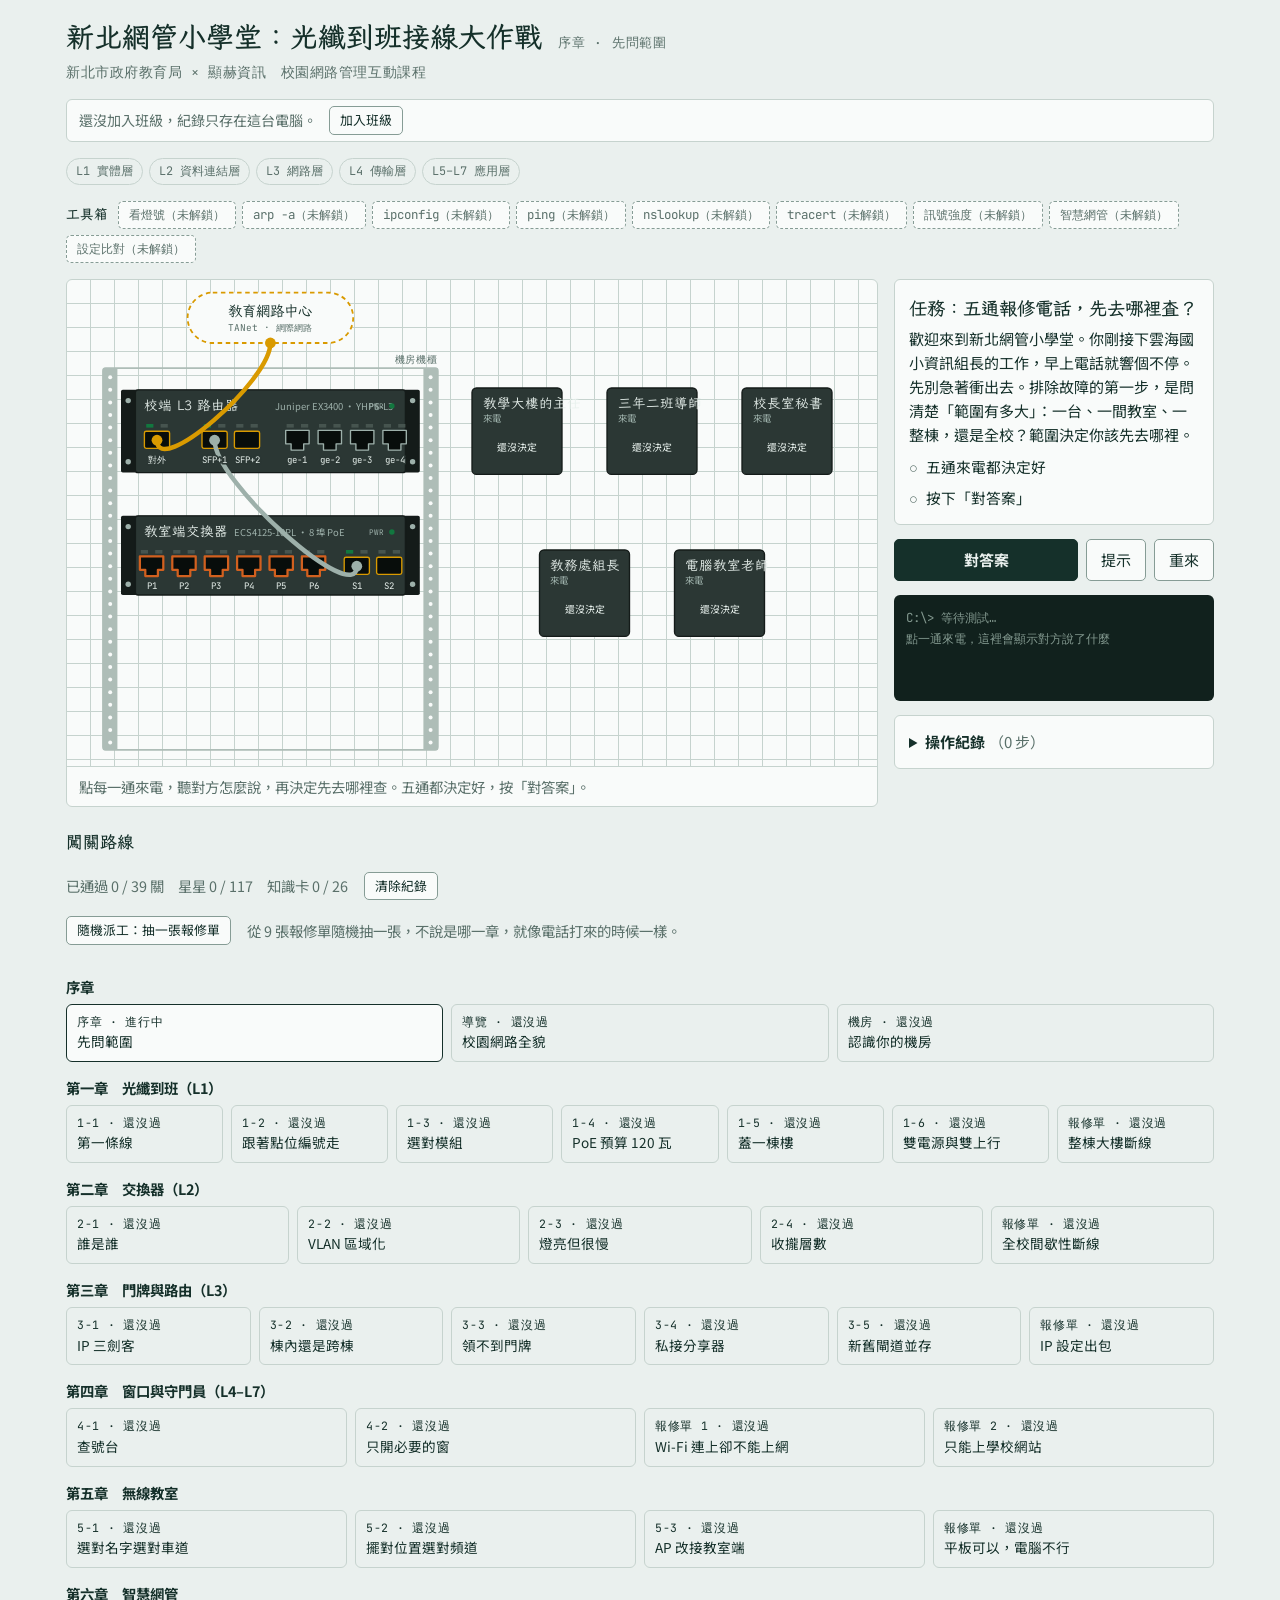
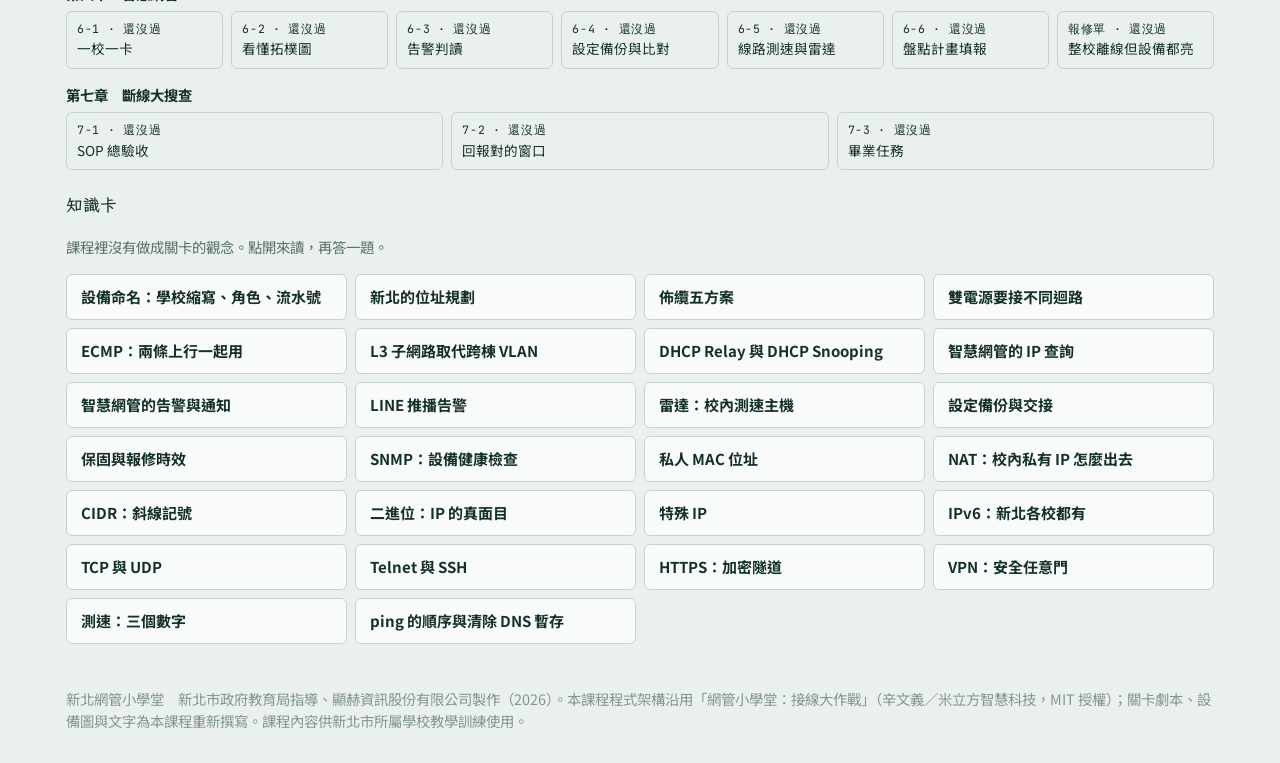
==== index.html @ 1126b182 "新北網管小學堂：39 關互動課程初版 Co-Authored-By: Claude Fable 5.1 <noreply@anthropic.com>" ====
<!doctype html>
<html lang="zh-Hant">
<head>
<meta charset="utf-8">
<meta name="viewport" content="width=device-width,initial-scale=1,viewport-fit=cover">
<style>body{margin:0;font:14px system-ui,sans-serif}img{max-width:100%}[hidden]{display:none!important}</style>
<title>新北網管小學堂：光纖到班接線大作戰</title>
<meta name="description" content="新北市教育局校園網路管理互動課程：從教室端交換器、副控、核心到校端 L3 與智慧網管系統，36 關闖關教材。">
<link rel="stylesheet" href="https://fonts.googleapis.com/css2?family=LXGW+WenKai+TC:wght@700&family=Noto+Sans+TC:wght@400;500;700&family=JetBrains+Mono:wght@400;600&display=swap">
<style>
body{margin:0;font:14px system-ui,sans-serif}img{max-width:100%}[hidden]{display:none!important}

/* 版面概念：左邊是一面機房配線牆（方格底、可拖設備拉線），右邊是值班網管的任務單與終端機，下方是八關路線圖 */
:root{
  --bg:#eaf0ee; --surface:#f9fbfa; --ink:#15302a; --muted:#5a706a; --line:#c6d3ce;
  --metal:#2b3734; --metal-edge:#141b19; --metal-ink:#e8f1ed; --metal-muted:#9db0aa; --socket:#080d0b; --led-off:#46544f; --rack:#aebdb7; --v10:#7d45c9; --poe:#d2601f; --mmf:#0e9aa0; --plate:#f3f5f2; --sticker-ink:#1d1a0c; --device-edge:#869c95;
  --cable:#1f6fd1; --fiber:#d99a00; --ok:#12773f; --bad:#b23a28; --term:#11211d; --term-fg:#cfe9dc; --term-ok:#4fd88d; --term-bad:#ff8a73;
  --display:"LXGW WenKai TC","Noto Sans TC","PingFang TC","Microsoft JhengHei",sans-serif;
  --body:"Noto Sans TC","PingFang TC","Microsoft JhengHei",system-ui,sans-serif;
  --mono:"JetBrains Mono",ui-monospace,Menlo,Consolas,monospace;
}
@media (prefers-color-scheme: dark){ :root:not([data-theme="light"]){
  --bg:#0e1917; --surface:#15231f; --ink:#e3efe9; --muted:#93aaa2; --line:#2b3e38;
  --metal:#26332f; --metal-edge:#4c625b; --metal-ink:#e8f1ed; --metal-muted:#9db0aa; --socket:#050908; --led-off:#3d4c47; --rack:#31453f; --v10:#c5a2ff; --poe:#ff9a5c; --mmf:#45d3d2; --plate:#d5ddd9; --sticker-ink:#1d1a0c; --device-edge:#56706a;
  --cable:#5aa2ff; --fiber:#f2bd3a; --ok:#3fcf82; --bad:#ff7a63; --term:#070e0c; --term-fg:#bfe6d2; --term-ok:#4fd88d; --term-bad:#ff8a73;
  color-scheme:dark } }
:root[data-theme="dark"]{
  --bg:#0e1917; --surface:#15231f; --ink:#e3efe9; --muted:#93aaa2; --line:#2b3e38;
  --metal:#26332f; --metal-edge:#4c625b; --metal-ink:#e8f1ed; --metal-muted:#9db0aa; --socket:#050908; --led-off:#3d4c47; --rack:#31453f; --v10:#c5a2ff; --poe:#ff9a5c; --mmf:#45d3d2; --plate:#d5ddd9; --sticker-ink:#1d1a0c; --device-edge:#56706a;
  --cable:#5aa2ff; --fiber:#f2bd3a; --ok:#3fcf82; --bad:#ff7a63; --term:#070e0c; --term-fg:#bfe6d2; --term-ok:#4fd88d; --term-bad:#ff8a73;
  color-scheme:dark }

*{box-sizing:border-box}
body{background:var(--bg);color:var(--ink);font-family:var(--body);font-size:15px;line-height:1.6}
.wrap{max-width:1180px;margin:0 auto;padding-inline:16px;padding-block:20px 32px;display:flex;flex-direction:column;gap:16px}
header{display:flex;flex-wrap:wrap;align-items:baseline;gap:6px 16px}
h1{font-family:var(--display);font-size:1.75rem;margin:0;line-height:1.2;text-wrap:balance}
.lvl{font-family:var(--mono);font-size:.8rem;color:var(--muted);letter-spacing:.06em}
.play{display:grid;grid-template-columns:minmax(0,1fr) 320px;gap:16px;align-items:start}
@media (max-width:880px){.play{grid-template-columns:minmax(0,1fr)}}

.main{display:flex;flex-direction:column;gap:14px;min-width:0}
.stage{background:var(--surface);border:1px solid var(--line);border-radius:6px;overflow:hidden;min-width:0}
svg#board{display:block;width:100%;height:auto;touch-action:none;user-select:none;-webkit-user-select:none;
  background-image:linear-gradient(var(--line) 1px,transparent 1px),linear-gradient(90deg,var(--line) 1px,transparent 1px);
  background-size:24px 24px;background-position:-1px -1px}
.status{border-top:1px solid var(--line);padding:8px 12px;font-size:.9rem;min-height:2.6em;color:var(--muted)}
.status.bad{color:var(--bad)} .status.ok{color:var(--ok)}

/* SVG parts */
.dev{cursor:grab} .dev:active{cursor:grabbing}
.rack .frame{fill:none;stroke:var(--rack);stroke-width:2}
.rack .rail{fill:var(--rack)} .rack .hole{fill:var(--surface)}
.rack text{fill:var(--muted);font-family:var(--mono);font-size:11px;letter-spacing:.08em}
.dev .ear{fill:var(--metal-edge)}
.dev .body{fill:var(--metal);stroke:var(--metal-edge);stroke-width:1.5}
.dev .screw{fill:var(--metal-muted)}
.dev .name{fill:var(--metal-ink);font-family:var(--display);font-size:15px}
.dev .sub{fill:var(--metal-muted);font-family:var(--body);font-size:10.5px}
.dev .tiny{fill:var(--metal-muted);font-family:var(--mono);font-size:8.5px;text-anchor:end}
.dev .pwr{fill:var(--ok)}
.screen{fill:var(--socket)} .screen-t{font-family:var(--mono);font-size:11px;fill:var(--metal-muted)}
.online .screen-t{fill:var(--ok)}
.port{cursor:crosshair}
.port .sock{fill:var(--socket);stroke:var(--metal-muted);stroke-width:1.5;stroke-linejoin:round}
.port .led{fill:var(--led-off)}
.port.on .link{fill:var(--ok)}
.live .port.on .act{fill:var(--fiber);animation:blink .4s steps(2) infinite}
.port.sel .sock{stroke:var(--cable);stroke-width:3}
.port:focus-visible{outline:none} .port:focus-visible .sock{stroke:var(--cable);stroke-width:3}
.dev:focus{outline:none} .dev:focus-visible>.body,.dev:focus-visible>.ear,.dev:focus-visible>.plate{stroke:var(--cable);stroke-width:3}
.hit:focus{outline:none} .hit:focus-visible{stroke:var(--cable);stroke-opacity:.45}
.pl{fill:var(--metal-ink);font-family:var(--mono);font-size:10px;text-anchor:middle;paint-order:stroke;stroke:var(--metal);stroke-width:3.5px;stroke-linejoin:round}
.cable{fill:none;stroke:var(--cable);stroke-width:5;stroke-linecap:round}
.cable.fiber{stroke:var(--fiber)} .cable.temp{stroke-dasharray:8 7;opacity:.8}
.hit{fill:none;stroke:transparent;stroke-width:20;cursor:pointer}
.cable.sel{stroke-width:8} .plug.sel{r:8}
.halo{fill:none;stroke:var(--bad);stroke-width:16;opacity:.4;stroke-linecap:round}
.plug{fill:var(--cable)} .plug.fiber{fill:var(--fiber)}
.net .body{fill:var(--surface);stroke:var(--fiber);stroke-width:2;stroke-dasharray:5 4}
.net .name{fill:var(--ink);font-family:var(--display);font-size:16px;text-anchor:middle}
.net .sub{fill:var(--muted);font-size:10.5px;font-family:var(--mono);text-anchor:middle}
.pkt{fill:var(--ok);stroke:var(--surface);stroke-width:2} .pkt.bad{fill:var(--bad)}
@keyframes blink{50%{opacity:.35}}
@media (prefers-reduced-motion: reduce){.live .port.on .act{animation:none}}

/* side panel */
.side{display:flex;flex-direction:column;gap:14px;min-width:0}
.side h2{font-family:var(--display);font-size:1.15rem;margin:0 0 4px}
.side p{margin:0}
.box{background:var(--surface);border:1px solid var(--line);border-radius:6px;padding:14px}
.goal{display:flex;flex-direction:column;gap:6px;margin:8px 0 0;padding:0;list-style:none;font-size:.92rem}
.goal li{display:flex;gap:8px;align-items:baseline}
.goal li::before{content:"○";color:var(--muted);font-family:var(--mono)}
.goal li.done::before{content:"●";color:var(--ok)}
.inv{display:flex;align-items:center;gap:8px;font-family:var(--mono);font-size:.85rem;color:var(--muted);margin-top:10px}
.inv i{display:inline-block;width:26px;height:6px;border-radius:3px;background:var(--cable)}
.inv i.used{background:var(--line)}
.btns{display:flex;flex-wrap:wrap;gap:8px}
button{font:inherit;border-radius:5px;border:1px solid var(--device-edge);background:var(--surface);color:var(--ink);padding:8px 14px;cursor:pointer}
button:hover{border-color:var(--ink)}
button:focus-visible{outline:3px solid var(--cable);outline-offset:2px}
button.go{background:var(--ink);color:var(--bg);border-color:var(--ink);font-weight:700;flex:1 1 auto}
button:disabled{opacity:.5;cursor:default}
.term{background:var(--term);color:var(--term-fg);font-family:var(--mono);font-size:.78rem;line-height:1.7;border-radius:6px;padding:12px;min-height:8.5em;white-space:pre-wrap;overflow-wrap:anywhere}
.term .x{color:var(--term-bad)} .term .o{color:var(--term-ok)} .term .x::before{content:'✗ '} .term .o::before{content:'✓ '} .term .d{opacity:.6}
.sh{display:flex;gap:6px;align-items:center;background:var(--term);color:var(--term-fg);border-radius:6px;padding:6px 8px;margin-top:-8px;font-family:var(--mono);font-size:.78rem}
.sh select,.sh input{font:inherit;color:var(--term-fg);background:transparent;border:1px solid var(--metal-muted);border-radius:4px;padding:3px 6px;min-width:0}
.sh select{max-width:9em} .sh select option{background:var(--term)} .sh input{flex:1 1 auto}
.sh button{padding:3px 10px;font-size:.78rem;background:transparent;color:var(--term-fg);border-color:var(--metal-muted)}
.shonly{font-size:.82rem;color:var(--muted);display:flex;gap:6px;align-items:center;margin-top:-6px}
.hint{font-size:.9rem;border-left:3px solid var(--fiber);padding-left:10px;color:var(--ink)}
.stars{font-size:1.6rem;letter-spacing:.15em;color:var(--line);line-height:1}
.stars b{color:var(--fiber);font-weight:400}
.win h2{font-family:var(--display);font-size:1.15rem;margin:14px 0 4px}
.win-head{display:flex;flex-wrap:wrap;justify-content:space-between;align-items:center;gap:10px 24px}
.win-head .btns{flex:0 1 260px;min-width:200px}
.win .sgrid{flex-direction:row;flex-wrap:wrap;gap:2px 16px}
.win ul{margin:8px 0 0;padding-left:1.2em;font-size:.92rem;display:flex;flex-direction:column;gap:6px}
.win .tip{margin-top:10px;font-size:.9rem;color:var(--muted)}
.win .lead{margin:4px 0 0;font-size:.9rem;color:var(--muted)}
.win .cq .q{font-weight:700;margin:12px 0 0;font-size:.95rem}
.win .cq .btns{margin-top:6px;flex-direction:column}
.win .cq .btns button{text-align:left;font-size:.9rem}
.win .fb{margin:6px 0 0;font-size:.9rem}
.win .fb.ok{color:var(--ok)} .win .fb.bad{color:var(--bad)}
.sgrid{display:flex;flex-direction:column;gap:2px;font-size:.82rem;color:var(--muted);margin-top:6px}

.road{display:grid;grid-template-columns:repeat(auto-fit,minmax(130px,1fr));gap:8px;margin:0;padding:0;list-style:none}
.road li{border:1px dashed var(--line);border-radius:6px;padding:8px 10px;font-size:.85rem;color:var(--muted)}
.road li.now{border:1.5px solid var(--ink);color:var(--ink);background:var(--surface)}
.road span{display:block;font-family:var(--mono);font-size:.72rem;letter-spacing:.06em}
.road-h{font-family:var(--display);font-size:1.05rem;margin:6px 0 0}
.cable.fixed{stroke:var(--metal-muted)} .plug.fixed{fill:var(--metal-muted)}
.cable.wall{stroke:var(--muted);stroke-width:2.5;stroke-dasharray:3 6}
.dev.passive .led{display:none} .dev.still{cursor:default} .dev.still.move{cursor:grab}
.plate{fill:var(--plate);stroke:var(--device-edge);stroke-width:1.5}
.plate-t{fill:var(--sticker-ink);font-family:var(--body);font-size:11px}
.stk{fill:var(--fiber)} .stk-t{fill:var(--sticker-ink);font-family:var(--mono);font-size:9.5px;font-weight:600;text-anchor:middle}
.zone{fill:var(--muted);font-family:var(--body);font-size:12.5px} .zone-bg{fill:var(--surface);opacity:.88}
.road button{all:unset;display:block;width:100%;cursor:pointer;box-sizing:border-box}
.road li:has(button){border-style:solid;color:var(--ink)}
.road button:focus-visible{outline:3px solid var(--cable);outline-offset:4px}
.cable.mmf{stroke:var(--mmf)} .plug.mmf{fill:var(--mmf)} .cable.smf{stroke:var(--fiber)} .plug.smf{fill:var(--fiber)}
.port .sock.sfp{stroke:var(--fiber)}
.kinds{display:flex;flex-direction:column;gap:6px;margin-top:10px}
.kinds button{display:grid;grid-template-columns:30px 1fr auto;gap:8px;align-items:center;text-align:left;padding:7px 10px;font-size:.88rem}
.kinds button[aria-pressed="true"]{border-color:var(--ink);box-shadow:inset 0 0 0 1px var(--ink);font-weight:700}
.kinds i{height:6px;border-radius:3px;background:var(--cable)} .kinds i.mmf{background:var(--mmf)} .kinds i.smf{background:var(--fiber)}
.kinds small{font-family:var(--mono);color:var(--muted);font-weight:400}
.port .sock.poe{stroke:var(--poe);stroke-width:2.5}
.dev .pw{fill:var(--led-off)} .dev.powered .pw{fill:var(--ok)}
.dev.ap .body{fill:var(--plate);stroke:var(--device-edge)} .dev.ap .ring{fill:none;stroke:var(--device-edge);stroke-width:1;opacity:.6}
.dev.ap .name{fill:var(--sticker-ink)} .dev.ap .sub{fill:var(--muted)} .dev.ap .tagt{fill:var(--sticker-ink)}
.dev.ap .wifi{fill:none;stroke:var(--cable);stroke-width:2;stroke-linecap:round} .dev.ap .wifi-dot{fill:var(--cable)}
.dev.sel .body{stroke:var(--cable);stroke-width:3}
.acts{display:flex;flex-wrap:wrap;gap:8px;align-items:center;padding:0 12px 10px;font-size:.9rem}
.acts button{padding:5px 12px;font-size:.88rem}
.port .mod{fill:none} .port .mod.mmf{fill:var(--mmf)} .port .mod.smf{fill:var(--fiber)}
.port.v10 .sock{stroke:var(--v10);stroke-width:3} .port.v20 .sock{stroke:var(--mmf);stroke-width:3} .port.v30 .sock{stroke:var(--poe);stroke-width:3}
.kinds i.v10{background:var(--v10)} .kinds i.v20{background:var(--mmf)} .kinds i.v30{background:var(--poe)} .kinds i.v1{background:var(--metal-muted)}
.port.on.slow .link{fill:none;stroke:var(--fiber);stroke-width:1.6}
.storm .port.on .act{fill:var(--fiber);animation:blink .18s steps(2) infinite}
@media (prefers-reduced-motion: reduce){.storm .port.on .act{animation:none}}
.acts label{display:flex;gap:6px;align-items:center}
.acts select{font:inherit;font-size:.88rem;padding:4px 6px;border-radius:5px;border:1px solid var(--device-edge);background:var(--surface);color:var(--ink);max-width:100%}
.dev .tagt{fill:var(--metal-ink);font-family:var(--body);font-size:11px}
.acts input{font:inherit;font-size:.88rem;padding:4px 8px;border-radius:5px;border:1px solid var(--device-edge);background:var(--surface);color:var(--ink);width:15em;max-width:100%}
.acts label:has(input){flex-direction:column;align-items:flex-start;gap:2px;font-size:.82rem;color:var(--muted)}
.osi{display:flex;flex-wrap:wrap;gap:6px}
.osi span{font-family:var(--mono);font-size:.74rem;padding:3px 9px;border:1px solid var(--line);border-radius:999px;color:var(--muted)}
.osi span.on{background:var(--ink);color:var(--bg);border-color:var(--ink);font-weight:600}
.tools{display:flex;flex-wrap:wrap;gap:6px;align-items:center;font-size:.85rem}
.tools b{font-family:var(--display);margin-right:4px}
.tools button{padding:3px 10px;font-family:var(--mono);font-size:.78rem}
.tools button.lock{border-style:dashed;color:var(--muted)}
.toolnote{margin:0;font-size:.9rem;border-left:3px solid var(--cable);padding-left:10px}
.chap-h{font-size:.9rem;font-weight:700;margin:14px 0 6px;color:var(--ink)}
.progrow{display:flex;flex-wrap:wrap;gap:8px 16px;align-items:center;margin:0;font-size:.9rem;color:var(--muted)}
.progrow button{padding:3px 10px;font-size:.8rem}
.road span b{color:var(--fiber);font-weight:400}
.who{display:flex;flex-wrap:wrap;gap:8px 12px;align-items:center;font-size:.88rem;color:var(--muted);background:var(--surface);border:1px solid var(--line);border-radius:6px;padding:6px 12px}
.who b{color:var(--ink)}
.viewbar{display:flex;flex-direction:column;gap:6px;font-size:.9rem;background:var(--surface);border:2px solid var(--fiber);border-radius:6px;padding:8px 12px}
.viewbar p{margin:0} .viewbar .bad{color:var(--bad)} .viewbar b{color:var(--ink)}
.viewbar .btns{display:flex;flex-wrap:wrap;gap:6px 8px;align-items:center} .viewbar button{padding:3px 10px;font-size:.82rem}
.log summary{cursor:pointer;font-weight:700} .log summary span{font-weight:400;color:var(--muted);margin-left:4px}
.log ol{margin:8px 0;padding-left:1.8em;max-height:16em;overflow-y:auto;font-size:.85rem;display:flex;flex-direction:column;gap:2px}
.log ol button{all:unset;cursor:pointer;display:block;padding:1px 4px;border-radius:3px}
.log ol button:hover,.log ol button:focus-visible{background:var(--line)} .log ol button[aria-current]{background:var(--fiber);color:#fff}
.log .btns{display:flex;flex-wrap:wrap;gap:8px} .log .btns button{padding:3px 10px;font-size:.82rem}
.log input{width:100%;box-sizing:border-box;margin-top:8px;font:inherit;font-size:.78rem;padding:4px 6px;border:1px solid var(--device-edge);border-radius:5px;background:var(--bg);color:var(--ink)}
.log .fb{margin:6px 0 0;font-size:.85rem;color:var(--ok)}
.who button{padding:3px 10px;font-size:.8rem}
.who form{display:flex;flex-wrap:wrap;gap:8px 12px;align-items:flex-end;width:100%}
.who label{display:flex;flex-direction:column;gap:2px;font-size:.82rem}
.who input{font:inherit;font-size:.9rem;padding:4px 8px;border-radius:5px;border:1px solid var(--device-edge);background:var(--bg);color:var(--ink);width:11em;max-width:100%}
.who .msg{flex-basis:100%;margin:0;color:var(--ink)}
.who .msg.bad{color:var(--bad)}
.who details.scbox{flex-basis:100%} .who details.scbox summary{cursor:pointer;color:var(--ink)} .who details.scbox[open]{display:flex;flex-wrap:wrap;gap:8px 12px;align-items:flex-end} .who details.scbox>summary{flex-basis:100%} .who select{font:inherit;font-size:.9rem;padding:4px 6px;border-radius:5px;border:1px solid var(--device-edge);background:var(--bg);color:var(--ink)} .who .ok{color:var(--ok)}
.teach .wrap>:not(header):not(#teach),.teach #lvl{display:none}
.teach .wrap{max-width:none}
#teach{display:flex;flex-direction:column;gap:12px}
#teach .row{display:flex;flex-wrap:wrap;gap:8px 12px;align-items:center;font-size:.9rem;color:var(--muted)}
#teach .row button{padding:4px 12px;font-size:.85rem}
#teach .row button[aria-pressed="true"]{background:var(--ink);color:var(--bg);border-color:var(--ink)}
#teach a{color:var(--cable)}
#teach td.pk{cursor:pointer} #teach td.pk:hover,#teach td.pk:focus-visible{outline:2px solid var(--cable);outline-offset:-2px} #teach td[aria-current]{outline:2px solid var(--ink);outline-offset:-2px}
#teach .tpick{background:var(--surface);border:2px solid var(--fiber);border-radius:6px;padding:8px 12px} #teach .tpick b{color:var(--ink)}
#teach code{font-family:var(--mono);color:var(--ink);background:var(--surface);border:1px solid var(--line);border-radius:4px;padding:1px 6px;overflow-wrap:anywhere}
.tscroll{overflow-x:auto;border:1px solid var(--line);border-radius:6px;background:var(--surface)}
.tgrid{border-collapse:collapse;font-size:.82rem;white-space:nowrap;width:100%}
.tgrid th,.tgrid td{border-bottom:1px solid var(--line);padding:4px 3px;min-width:24px;text-align:center}
.tgrid thead th{font-weight:600;color:var(--muted);font-family:var(--mono);font-size:.74rem}
.tgrid thead tr:first-child th{font-family:var(--body);color:var(--ink);border-bottom:0;padding-bottom:0}
.tgrid .ch{border-left:2px solid var(--line)}
.tgrid th.nm{position:sticky;left:0;background:var(--surface);text-align:left;color:var(--ink);font-family:var(--body);font-size:.85rem;z-index:1}
.tgrid th.nm small{color:var(--muted);font-family:var(--mono);font-weight:400;margin-left:6px}
.tgrid th.nm i{display:inline-block;width:8px;height:8px;border-radius:50%;background:var(--led-off);margin-right:6px}
.tgrid th.nm i.on{background:var(--ok)}
.tgrid td.w{color:var(--fiber);background:color-mix(in srgb,var(--ok) 14%,transparent);font-size:.72rem;letter-spacing:-1px}
.tgrid td.o{color:var(--muted)}
.tgrid td.now{outline:2px solid var(--cable);outline-offset:-2px}
.tgrid td.stuck{background:color-mix(in srgb,var(--bad) 22%,transparent);color:var(--ink);font-weight:700}
.tgrid tfoot td,.tgrid tfoot th{color:var(--muted);font-size:.74rem;border-bottom:0}
.tgrid button{padding:0 6px;font-size:.72rem;margin-left:6px;color:var(--muted)}
.cards{display:grid;grid-template-columns:repeat(auto-fit,minmax(260px,1fr));gap:8px;align-items:start}
.card{background:var(--surface);border:1px solid var(--line);border-radius:6px;padding:10px 14px;min-width:0}
.card summary{cursor:pointer;font-weight:700;display:flex;justify-content:space-between;gap:8px}
.card summary:focus-visible{outline:3px solid var(--cable);outline-offset:3px}
.card .ck{font-weight:400;font-size:.8rem;color:var(--ok)}
.card p{margin:8px 0 0;font-size:.92rem}
.card .q{font-weight:700}
.card .btns{margin-top:8px;flex-direction:column}
.card .btns button{text-align:left;font-size:.9rem}
.card .fb.ok{color:var(--ok)} .card .fb.bad{color:var(--bad)}
/* 6-3 的「列印 SOP 卡」：平常不顯示；列印時 body 加上 .pc，只印這張卡，一律白底黑字 */
#printcard{display:none}
@media print{
  @page{margin:12mm}
  body.pc{background:#fff}
  body.pc>*:not(#printcard){display:none!important}
  body.pc>#printcard{display:block;color:#000;background:#fff;font-family:var(--body);font-size:11.5pt;line-height:1.55}
  #printcard h1{font-family:var(--display);font-size:20pt;margin:0}
  #printcard .pc-sub{margin:2pt 0 10pt;color:#444}
  #printcard ol{margin:0 0 10pt;padding-left:1.4em}
  #printcard li{margin:0 0 5pt}
  #printcard table{border-collapse:collapse;width:100%}
  #printcard th,#printcard td{border:1px solid #888;padding:4pt 6pt;text-align:left;vertical-align:top}
  #printcard th{width:9em;background:#eee}
  #printcard .pc-blank{display:inline-block;min-width:12em;border-bottom:1px solid #000}
  #printcard .pc-foot{margin-top:8pt;font-size:9pt;color:#444}
}

/* ===== 新北版追加 ===== */
.byline{margin:-8px 0 0;font-size:.85rem;color:var(--muted);font-family:var(--mono);letter-spacing:.04em}
.foot{margin-top:28px;opacity:.7;line-height:1.5}
.dev.down>.body,.dev.down>.ear{stroke:var(--bad);stroke-width:2.5;stroke-dasharray:7 4}
.dev.down .name{fill:var(--bad)}
.port .sock.qsfp{stroke:var(--v10)}
.port .mod.lr{fill:var(--fiber)} .port .mod.sr{fill:var(--mmf)} .port .mod.dac{fill:var(--metal-muted)}
.cable.lr{stroke:var(--fiber)} .plug.lr{fill:var(--fiber)} .cable.sr{stroke:var(--mmf)} .plug.sr{fill:var(--mmf)}
.cable.dac{stroke:var(--metal-muted)} .plug.dac{fill:var(--metal-muted)}
.cable.drop{stroke:var(--fiber);stroke-width:3.5} .plug.drop{fill:var(--fiber)}
.cable.spare{stroke:var(--fiber);stroke-width:3.5;stroke-dasharray:10 6;opacity:.7} .plug.spare{fill:var(--fiber);opacity:.7}
.kinds i.lr{background:var(--fiber)} .kinds i.sr{background:var(--mmf)} .kinds i.dac{background:var(--metal-muted)} .kinds i.drop{background:var(--fiber)}
.kinds i.v40{background:var(--v10)} .kinds i.v99{background:var(--bad)}
.port.v40 .sock{stroke:var(--v10);stroke-width:3} .port.v99 .sock{stroke:var(--bad);stroke-width:3}
.dev .psu{fill:var(--led-off)} .dev .psu.on{fill:var(--ok)}
.dev .brand{fill:var(--metal-muted);font-family:var(--mono);font-size:8.5px;letter-spacing:.1em}
.nms-card .body{fill:var(--surface);stroke:var(--line)} .nms-card .name{fill:var(--ink)} .nms-card .sub{fill:var(--muted)}
.nms-card.alert .body{stroke:var(--bad);stroke-width:2}
.nms-card .tagt{fill:var(--ink)}
.dev .pwr.psu1,.dev .pwr.psu2{fill:var(--ok)} .dev.psu1off .pwr.psu1,.dev.psu2off .pwr.psu2{fill:var(--led-off)}

</style>
</head>
<body>
<div class="wrap">
  <header>
    <h1>新北網管小學堂：光纖到班接線大作戰</h1>
    <span class="lvl" id="lvl"></span>
  </header>
  <p class="byline">新北市政府教育局 × 顯赫資訊　校園網路管理互動課程</p>
  <div class="who" id="who" aria-live="polite" hidden></div>
  <div id="teach" hidden></div>
  <div class="osi" id="osi" aria-label="這一關練習的 OSI 層"></div>
  <div class="tools" id="tools"></div>
  <p class="toolnote" id="toolnote" hidden></p>
  <div class="viewbar" id="viewbar" aria-live="polite" hidden></div>

  <div class="play">
    <div class="main">
      <div class="stage">
        <svg id="board" role="application" aria-label="配線畫面：拖曳設備，從連接埠拉出網路線"></svg>
        <div class="status" id="status" aria-live="polite"></div>
        <div class="acts" id="acts" hidden></div>
      </div>

      <div class="box win" id="win" hidden>
        <div class="win-head">
          <div><div class="stars" id="stars" aria-label="星數"></div><div class="sgrid" id="sgrid"></div></div>
          <div class="btns"><button class="go" id="next"></button></div>
        </div>
        <p class="lead" id="dispfrom" hidden></p>
        <div id="close" hidden></div>
        <h2>這一關學到的事</h2>
        <ul id="learn"></ul>
        <p class="tip" id="tip"></p>
        <div id="see" hidden></div>
        <div id="home" hidden></div>
      </div>
    </div>

    <div class="side">
      <div class="box">
        <h2 id="task"></h2>
        <p id="intro"></p>
        <ul class="goal" id="goals"></ul>
        <div class="inv" id="inv" aria-label="剩餘線材"></div>
        <div class="kinds" id="kinds" hidden></div>
      </div>

      <div class="btns">
        <button class="go" id="test">測試連線</button>
        <button id="hintBtn">提示</button>
        <button id="reset">重來</button>
      </div>
      <p class="hint" id="hint" hidden></p>

      <div class="term" id="term" aria-live="polite"></div>
      <form class="sh" id="sh" hidden><span id="shhost"></span><input id="shin" list="shlist" maxlength="80" autocomplete="off" spellcheck="false" autocapitalize="off" aria-label="輸入指令" placeholder="輸入指令，例如 ipconfig"><button>執行</button></form>
      <datalist id="shlist"></datalist>
      <label class="shonly" id="shonlyl" hidden><input type="checkbox" id="shonly"> 挑戰：選單不列出指令，自己在終端機輸入</label>

      <details class="box log" id="log"><summary>操作紀錄<span id="logn"></span></summary>
        <ol id="steps"></ol>
        <div class="btns"><button id="share">複製分享連結</button><button id="lastwin" hidden>看上次過關的紀錄</button></div>
        <input id="shareurl" readonly hidden aria-label="分享連結">
        <p class="fb" id="sharemsg" aria-live="polite"></p>
      </details>

    </div>
  </div>

  <h2 class="road-h">闖關路線</h2>
  <p class="progrow"><span id="prog"></span><button id="wipe">清除紀錄</button></p>
  <p class="progrow"><button id="disp">隨機派工：抽一張報修單</button><span id="disptext"></span><span id="dispn"></span></p>
  <div id="road"></div>

  <h2 class="road-h">知識卡</h2>
  <p class="progrow">課程裡沒有做成關卡的觀念。點開來讀，再答一題。</p>
  <div class="cards" id="cards"></div>
  <p class="progrow foot">新北網管小學堂　新北市政府教育局指導、顯赫資訊股份有限公司製作（2026）。本課程程式架構沿用「網管小學堂：接線大作戰」（辛文義／米立方智慧科技，MIT 授權）；關卡劇本、設備圖與文字為本課程重新撰寫。課程內容供新北市所屬學校教學訓練使用。</p>
</div>
<div id="printcard"></div>
<script>
(function(){
/* ===== 01_head.js ===== */
  const NS = 'http://www.w3.org/2000/svg',
    svg = document.getElementById('board');
  const $ = id => document.getElementById(id);
  /* ---------- 學校參數：關卡的邏輯一律用預設學校（10.213.250.0/24、DNS 163.20.1.1…）計算，
     畫面上顯示的文字再經過 tr() 換成班級或學員自己學校的值。所以存檔、重播、答案判斷都不受參數影響 ---------- */
  /* 新北版位址基底（虛構學校「雲海國小」，校編號 250；第二段依新北慣例代表網段用途，第三段代表學校）：
     教學 10.213.X、行政 10.215.X、伺服器 10.217.X、無線 10.231／10.233／10.235.X、交換器管理 10.226.X、AP 管理 10.228.X */
  const SEG = { user: '10.213', adm: '10.215', srv: '10.217', wl1: '10.231', wl2: '10.233', wl3: '10.235', mgmt: '10.226', ap: '10.228' };
  const SCH_NO = '250';
  const NET = SEG.user + '.' + SCH_NO;            // 關卡內部一律用這個教學網段計算
  const GW = NET + '.254', DNS1 = '163.20.1.1', DNS2 = '8.8.8.8';
  const MGMT = SEG.mgmt + '.' + SCH_NO, APNET = SEG.ap + '.' + SCH_NO, SRV = SEG.srv + '.' + SCH_NO, ADM = SEG.adm + '.' + SCH_NO;
  const DEFAULT_SCHOOL = {
    net: NET,
    gw: 254,
    dhcp: [101, 200],
    dns: DNS1,
    domain: 'yhps.ntpc.edu.tw',
    up: '',
    upShort: '',
    tel: '',
    ssid: {
      t: 'YHPS-Teacher',
      s: 'YHPS-Student',
      g: 'YHPS-Guest',
      i: 'YHPS-IoT'
    },
    split: {
      fiber: 2,
      fw: 1,
      core: 3
    },
    school: '',
    blds: ''
  };
  // 預設學校用到的主機號碼：DHCP 範圍裡的、範圍外的固定 IP
  const IN_RANGE = [
      [101, 0],
      [102, 1],
      [103, 2],
      [119, 18],
      [120, 19],
      [130, 20],
      [131, 21]
    ],
    FIXED = [1, 23, 31, 50, 60, 61, 62, 63, 64, 77, 99, 245];
  const isIP = t => /^(\d{1,3})\.(\d{1,3})\.(\d{1,3})\.(\d{1,3})$/.test(t) && t.split('.').every(x => +x <= 255);
  // 檢查學校參數合不合理，不合理就回傳原因（講師開班、學員填表、伺服器都用同一套規則）
  function badSchool(c) {
    const n = String(c.net || '').split('.');
    if (n.length !== 3 || !n.every(x => /^\d{1,3}$/.test(x) && +x <= 255) || +n[0] < 1 || +n[0] > 223) return '校內網段要寫前三段，例如 10.213.87';
    const g = +c.gw,
      [a, b] = c.dhcp.map(Number);
    if (!(g >= 1 && g <= 254)) return '閘道的最後一段要在 1 到 254 之間';
    if (!(a >= 1 && b <= 254 && b - a + 1 >= 30)) return 'DHCP 範圍至少要有 30 個位址，最後一段在 1 到 254 之間';
    if (g >= a && g <= b) return '閘道不能在 DHCP 發放範圍裡';
    if (254 - (b - a + 1) - 1 < FIXED.length) return 'DHCP 範圍外至少要留 ' + FIXED.length + ' 個位址給固定 IP';
    if (!isIP(c.dns)) return 'DNS 要寫完整的 IP，例如 163.20.1.1';
    if (c.dns.startsWith(c.net + '.')) return 'DNS 不能在校內網段裡（這個遊戲裡學校 DNS 由上游提供）';
    if (['8.8.8.8', '10.0.0.53', '1.2.3.4', '10.217.250.53'].includes(c.dns)) return '這個 DNS 在遊戲裡被當成別的用途，請換一個';
    const ss = Object.values(c.ssid);
    if (ss.some(x => !/^[\x21-\x7e]{1,24}$/.test(x)) || new Set(ss).size < 4) return '四個 SSID 都要填，彼此不同，只能用英數字和符號，最多 24 字';
    if (!/^[a-z0-9.-]{3,40}$/i.test(c.domain)) return '學校網域只能用英數字、點和減號，例如 abc.ntpc.edu.tw';
    if (Object.values(c.split).some(x => ![0, 1, 2, 3].includes(+x))) return '維護分工的選項不對';
    return ''
  }
  let XL = null; // 換字表；用預設學校時是 null，tr() 原樣傳回
  // 參數可能來自分享連結（別人做的），格式不對就退回預設學校
  function setSchool(o) {
    try {
      return setSchool0(o)
    } catch (e) {
      SCHOOL = JSON.parse(JSON.stringify(DEFAULT_SCHOOL));
      XL = null;
      return false
    }
  }

  function setSchool0(o) {
    const c = JSON.parse(JSON.stringify(DEFAULT_SCHOOL));
    for (const k in o || {})
      if (o[k] != null && o[k] !== '' && k in c) c[k] = typeof c[k] === 'object' && !Array.isArray(c[k]) ? Object.assign(c[k], o[k]) : o[k];
    c.gw = +c.gw;
    c.dhcp = c.dhcp.map(Number);
    for (const k in c.split) c.split[k] = +c.split[k];
    if (!Array.isArray(c.dhcp) || c.dhcp.length !== 2 || typeof c.ssid !== 'object' || badSchool(c)) {
      SCHOOL = JSON.parse(JSON.stringify(DEFAULT_SCHOOL));
      XL = null;
      return false
    }
    SCHOOL = c;
    const D0 = DEFAULT_SCHOOL,
      same = JSON.stringify(c) === JSON.stringify(D0);
    if (same) {
      XL = null;
      return true
    }
    // 主機號碼：0→0、255→255、254→閘道，DHCP 範圍裡的照位置對應，固定 IP 能不動就不動，其他補成一對一
    const [s0, e0] = c.dhcp, f = {
      0: 0,
      255: 255,
      254: c.gw,
      200: e0
    }, taken = new Set(Object.values(f));
    IN_RANGE.forEach(([h, o]) => {
      f[h] = s0 + o;
      taken.add(s0 + o)
    });
    const free = h => h >= 1 && h <= 254 && !(h >= s0 && h <= e0) && !taken.has(h);
    FIXED.forEach(h => {
      let v = free(h) ? h : null;
      for (let x = 1; v == null; x++)
        if (free(x)) v = x;
      f[h] = v;
      taken.add(v)
    });
    const left = [...Array(256).keys()].filter(h => !taken.has(h));
    for (let h = 0; h < 256; h++)
      if (f[h] == null) f[h] = left.includes(h) ? h : null;
    const rest = left.filter(h => !Object.values(f).includes(h));
    for (let h = 0; h < 256; h++)
      if (f[h] == null) f[h] = rest.shift();
    // 新北慣例：第二段是用途、第三段是學校。講師填的 net 當教學網段；其餘用途網段把第三段換成同一個校編號
    const X = c.net.split('.')[2], P = {}, tk = new Set([c.net]);
    P[NET] = c.net;
    for (const k in SEG) {
      if (k === 'user') continue;
      let v = SEG[k] + '.' + X, n = +X;
      while (tk.has(v)) { n = (n + 1) % 256; v = SEG[k] + '.' + n }
      tk.add(v);
      P[SEG[k] + '.' + SCH_NO] = v
    }
    const W = {},
      dn = c.dns.split('.');
    if (c.dns !== D0.dns) {
      W[DNS1] = c.dns;
      W['163.20.1.254'] = dn.slice(0, 3).join('.') + '.' + (dn[3] === '254' ? '253' : '254')
    }
    if (c.domain !== D0.domain) W['yhps.ntpc.edu.tw'] = c.domain;
    for (const k in c.ssid)
      if (c.ssid[k] !== D0.ssid[k]) W[D0.ssid[k]] = c.ssid[k];
    if (c.up) {
      ['教育局教育網路中心', '教育網路中心', '教網中心'].forEach(k => W[k] = c.up);
      W['教網'] = c.upShort || c.up
    }
    const keys = Object.keys(W).sort((x, y) => y.length - x.length).map(k => k.replace(/[.*+?^${}()|[\]\\]/g, '\\$&'));
    const inv = {},
      ip4 = {};
    for (const k in P) inv[P[k]] = k;
    XL = {
      f,
      fi: Object.fromEntries(Object.entries(f).map(([k, v]) => [v, +k])),
      P,
      inv,
      W,
      Wi: Object.fromEntries(Object.entries(W).map(([k, v]) => [v, k])),
      re: new RegExp('\\b\\d{1,3}\\.\\d{1,3}\\.\\d{1,3}(?:\\.\\d{1,3})?\\b' + (keys.length ? '|' + keys.join('|') : ''), 'g')
    };
    return true
  }
  let SCHOOL = JSON.parse(JSON.stringify(DEFAULT_SCHOOL));
  // 預設學校的 IP 換成目前學校的
  function trIP(t) {
    const x = t.split('.'),
      p = x.slice(0, 3).join('.');
    if (XL.W[t]) return XL.W[t];
    if (x.length === 3) return XL.P[p] || t;
    const q = XL.P[p];
    if (!q) return t;
    return q + '.' + (p === NET ? XL.f[+x[3]] : x[3])
  }
  const tr = t => {
    t = String(t);
    return XL && !(LV && LV.noTr) ? t.replace(XL.re, m => /^\d/.test(m) ? trIP(m) : XL.W[m]) : t
  };
  // 反過來：學員在終端機打的（目前學校的）位址換回預設學校，才能對到關卡的選單。對不到的預設位址故意弄壞，免得打錯的位址剛好通過
  function untr(t) {
    if (!XL) return t;
    return String(t).replace(/\b\d{1,3}\.\d{1,3}\.\d{1,3}\.\d{1,3}\b/g, m => {
        const x = m.split('.'),
          p = x.slice(0, 3).join('.');
        if (XL.Wi[m]) return XL.Wi[m];
        if (XL.inv[p]) return XL.inv[p] + '.' + (XL.inv[p] === NET ? XL.fi[+x[3]] : x[3]);
        return trIP(m) !== m ? '0.0.0.' + x[3] : m
      })
      .replace(new RegExp(Object.keys(XL.Wi).filter(k => !isIP(k)).sort((x, y) => y.length - x.length).map(k => k.replace(/[.*+?^${}()|[\]\\]/g, '\\$&')).join('|') || '$^', 'g'), m => XL.Wi[m])
  }
  const host = h => XL ? XL.f[h] : h;
  const sp = t => tr(t).replace(/([\u3400-\u9fff])([A-Za-z0-9])/g, '$1 $2').replace(/([A-Za-z0-9])([\u3400-\u9fff])/g, '$1 $2');
  const el = (t, a, p, txt) => {
    const e = document.createElementNS(NS, t);
    for (const k in a) e.setAttribute(k, a[k]);
    if (txt != null) e.textContent = sp(txt);
    if (p) p.appendChild(e);
    return e
  };
  const reduce = matchMedia('(prefers-reduced-motion: reduce)').matches;


/* ===== 02_devices.js ===== */
  /* ---------- 新北版設備：依光纖到班案與現況盤點的機型畫埠位 ----------
     校端 L3 路由器 Juniper EX3400-24T（既有，維持不變）
     核心光纖交換器 MikroTik CRS518-16XS-2XQ-RM（16 埠 SFP28＋2 埠 QSFP28，畫面只畫 6＋2）
     副控點交換器 MikroTik CRS326-24S+2Q+RM（24 埠 SFP+＋2 埠 QSFP+）
     教室端交換器 Edgecore ECS4125-10PL（8 埠 2.5G PoE＋2 埠 10G SFP+，畫面畫 6＋2）
     既有匯聚 D-Link DGS-1250-52XMP、校內測速主機（雷達）、壁掛光纖收容盒、光纖終端箱 */
  const SCH = { name: '雲海國小', abbr: 'YHPS', code: '014250' };
  const CH1 = '第一章 · L1 光纖到班', CH2 = '第二章 · L2 交換器', CH3 = '第三章 · L3 門牌與路由', CH4 = '第四章 · L4–L7 窗口與守門員', CH5 = '第五章 · 無線教室', CH6 = '第六章 · 智慧網管', CH7 = '第七章 · 斷線大搜查', CH0 = '序章';
  const CHAP_OSI = { [CH0]: [], [CH1]: [1], [CH2]: [2], [CH3]: [3], [CH4]: [4, 5], [CH5]: [1, 2], [CH6]: [1, 2, 3], [CH7]: [1, 2, 3, 4, 5] };
  const rj = (dx, label, extra = {}) => Object.assign({ dx, dy: 56, label }, extra);
  const sfp = (dx, label, extra = {}) => Object.assign({ dx, dy: 56, label, media: 'sfp' }, extra);
  const L3 = () => ({
    name: '校端 L3 路由器',
    sub: `Juniper EX3400 · ${SCH.abbr}-L3`,
    brand: 'JUNIPER',
    kind: 'rack',
    bridge: true,
    w: 332,
    h: 92,
    ports: {
      up: sfp(40, '對外'),
      s1: sfp(104, 'SFP+1'),
      s2: sfp(140, 'SFP+2'),
      g1: rj(196, 'ge-1'),
      g2: rj(232, 'ge-2'),
      g3: rj(268, 'ge-3'),
      g4: rj(304, 'ge-4')
    }
  });
  const CORE = () => ({
    name: '核心光纖交換器',
    sub: `CRS518 · ${SCH.abbr}-CORE`,
    brand: 'MIKROTIK',
    kind: 'rack',
    bridge: true,
    psu: 2,
    w: 332,
    h: 92,
    ports: {
      s1: sfp(34, 'S1'), s2: sfp(70, 'S2'), s3: sfp(106, 'S3'), s4: sfp(142, 'S4'), s5: sfp(178, 'S5'), s6: sfp(214, 'S6'),
      q1: sfp(262, 'Q1', { media: 'qsfp' }), q2: sfp(302, 'Q2', { media: 'qsfp' })
    }
  });
  // 教室端交換器（機櫃版）：P1–P6 畫 6 個 2.5G PoE 埠，S1、S2 是 10G SFP+ 上行
  const EDGE = (name, sub) => ({
    name: name || '教室端交換器',
    sub: sub || 'ECS4125-10PL · 8 埠 PoE',
    brand: 'EDGECORE',
    kind: 'rack',
    bridge: true,
    w: 332,
    h: 88,
    ports: (() => {
      const o = {};
      for (let i = 1; i <= 6; i++) o['p' + i] = rj(34 + (i - 1) * 36, 'P' + i, { poe: true });
      o.s1 = sfp(262, 'S1');
      o.s2 = sfp(298, 'S2');
      return o
    })()
  });
  const OLDAGG = (name, sub) => ({
    name: name || '既有匯聚交換器',
    sub: sub || `DGS-1250 · ${SCH.abbr}-L2-01`,
    brand: 'D-LINK',
    kind: 'rack',
    bridge: true,
    w: 332,
    h: 88,
    ports: (() => {
      const o = {};
      for (let i = 1; i <= 6; i++) o['p' + i] = rj(34 + (i - 1) * 36, String(i));
      o.s1 = sfp(262, 'S1');
      o.s2 = sfp(298, 'S2');
      return o
    })()
  });
  const RADAR = () => ({
    name: '校內測速主機',
    sub: `雷達 · ${SCH.abbr}-RADAR`,
    brand: 'RADAR',
    kind: 'rack',
    bridge: false,
    w: 332,
    h: 72,
    ports: { p: rj(34, 'LAN') }
  });
  const PC = (name, sub) => ({
    name: name || '教室電腦',
    sub: sub || '',
    kind: 'pc',
    w: 150,
    h: 124,
    ports: { nic: { dx: 112, dy: 97, label: '網路孔' } }
  });
  // 對外線路：校端 L3 的「對外」埠接教育局骨幹，不能動
  const UPLINK = {
    a: 'net',
    b: 'l3.up',
    cls: 'fiber',
    occupy: true,
    msg: '這條黃色的是學校連到教育局教育網路中心的線路，拔了全校都斷線，別動它！'
  };
  // 校端 L3 ↔ 新核心：10G SFP+ 或 DAC（邀標書第 30 條）
  const L3CORE = (p = 'core.s1', msg) => ({
    a: 'l3.s1',
    b: p,
    cls: 'fixed',
    occupy: true,
    msg: msg || '這條是新核心交換器往校端 L3 路由器的 10G 介接線，已經接好了，不用動它。'
  });
  /* 副控點交換器（精簡盒狀）：上行兩埠（接核心）、下行三埠（接教室端） */
  const AGG = (n, sub) => ({
    name: n + ' 棟副控交換器',
    sub: sub || `CRS326 · ${SCH.abbr}-AGG-${n}`,
    pwr: true,
    psu: 2,
    kind: 'box',
    bridge: true,
    still: true,
    w: 220,
    h: 96,
    ports: {
      up: sfp(36, '上行 1'),
      up2: sfp(80, '上行 2'),
      d1: sfp(130, 'D1'),
      d2: sfp(166, 'D2'),
      d3: sfp(202, 'D3')
    }
  });
  /* 教室端交換器（精簡盒狀）：一個 10G 上行、一個教室 RJ45 */
  const ACC = (n, sub) => ({
    name: n,
    sub: sub || '教室端 ECS4125-10PL',
    pwr: true,
    kind: 'box',
    bridge: true,
    still: true,
    w: 100,
    h: 96,
    ports: {
      up: sfp(30, '上行'),
      x: rj(72, '教室', { dy: 60, poe: true })
    }
  });
  const TREE = () => ({
    l3: L3(),
    core: CORE(),
    da: AGG('A'),
    db: AGG('B'),
    a1: ACC('A 棟 1F'),
    a2: ACC('A 棟 2F'),
    b1: ACC('B 棟 1F'),
    b2: ACC('B 棟 2F')
  });
  const TREE_LAY = {
    wide: {
      W: 900, H: 560,
      net: { x: 226, y: 44 },
      rack: { x: 40, y: 98, w: 372, h: 424 },
      pos: { l3: [60, 122], core: [60, 262], da: [450, 120], db: [450, 330], a1: [740, 70], a2: [740, 176], b1: [740, 300], b2: [740, 406] }
    },
    narrow: {
      W: 440, H: 620,
      net: { x: 220, y: 42 },
      rack: { x: 34, y: 98, w: 372, h: 214 },
      pos: { l3: [54, 108], core: [54, 212], da: [4, 344], db: [226, 344], a1: [6, 496], a2: [114, 496], b1: [226, 496], b2: [334, 496] }
    }
  };
  const TREE_ZONES = {
    wide: [[450, 104, '副控點：每棟一台（CRS326）'], [740, 56, '教室端：每間教室一台（ECS4125-10PL）']],
    narrow: [[4, 334, '副控點：每棟一台'], [6, 486, '教室端：每間教室一台']]
  };
  const TREE_FIXED = () => [UPLINK, L3CORE()];
  const treeAllow = (a, b) => {
    const tier = x => x === 'l3' ? -1 : x === 'core' ? 0 : x[0] === 'd' ? 1 : 2,
      bld = x => x[0] === 'd' ? x[1] : x[0].toLowerCase();
    const d = [a.split('.')[0], b.split('.')[0]].sort((x, y) => tier(x) - tier(y)),
      t = d.map(tier).join('');
    if (t[0] === '-') return '校端 L3 路由器只接新核心交換器，那條線已經接好了。';
    if (t === '01') return null;
    if (t === '12') return bld(d[0]) === bld(d[1]) ? null : '這間教室在另一棟，光纖拉不過去。教室端接自己那一棟的副控點交換器。';
    if (t === '02') return '直接接核心也會通，但單棟 6 間以下教室才直達機房。這所學校多棟，先接到該棟的副控點交換器。';
    if (t === '22') return '教室端一台串一台，前面那台壞了，後面全部跟著斷。這正是光纖到班要收攏的舊做法，每間教室各自接回副控。';
    return '兩台副控互接可以當備援，但沒設定好會形成迴圈。這一關先不接。'
  };
  // 縮小版桌機、筆電、盒狀設備（含無線）
  const DESK = (name, sub) => ({ name, sub, kind: 'desk', still: true, w: 108, h: 100, ports: { p: { dx: 84, dy: 88, label: '網路孔' } } });
  const LAPTOP = (name, sub) => ({ name, sub, kind: 'laptop', still: true, w: 130, h: 84, ports: {}, tag: '' });
  const BOX = (name, sub) => ({ name, sub, kind: 'box', still: true, w: 100, h: 96, ports: { p: { dx: 50, dy: 60, label: '網路孔' } } });
  const AP = (name, sub) => Object.assign(BOX(name, sub), { kind: 'ap' });
  const WDEV = (name, sub) => ({ name, sub, kind: 'box', still: true, w: 100, h: 96, ports: {}, tag: '' });
  const DEST = (name, ip) => ({ name, sub: ip, ip, kind: 'box', still: true, w: 100, h: 96, ports: {}, tag: '還沒判斷' });
  // 五台教室設備接在一台教室端交換器的版面（第二、三、四章共用）
  const L5 = {
    wide: {
      W: 900, H: 540,
      net: { x: 226, y: 44 },
      rack: { x: 40, y: 98, w: 372, h: 424 },
      pos: { l3: [60, 122], sw: [60, 262], e1: [450, 120], e2: [600, 120], e3: [750, 120], e4: [525, 300], e5: [675, 300] }
    },
    narrow: {
      W: 440, H: 580,
      net: { x: 220, y: 42 },
      rack: { x: 34, y: 98, w: 372, h: 214 },
      pos: { l3: [54, 108], sw: [54, 212], e1: [14, 340], e2: [170, 340], e3: [326, 340], e4: [92, 452], e5: [248, 452] }
    }
  };
  // 教室端交換器的 S1 是往副控的 10G 上行；這些關卡把副控與核心省略，直接畫到校端 L3
  const SWFIX = () => [UPLINK, {
    a: 'l3.s1',
    b: 'sw.s1',
    cls: 'fixed',
    occupy: true,
    msg: '這條是教室端交換器經副控、核心回到校端 L3 的上行（畫面省略中間兩層），不用動它。'
  }];
  const swAllow = (a, b) => {
    const d = [a.split('.')[0], b.split('.')[0]];
    return d.includes('sw') && d.some(x => x[0] === 'e') ? null : '這一關的設備都接在教室端交換器上。'
  };
  const IPC = (ip, mask, gw, extra = '') => `<span class="d">C:\\&gt; ipconfig</span>\n  IPv4 位址 . . . : ${ip}\n  子網路遮罩 . . : ${mask}\n  預設閘道 . . . : ${gw||'（空白）'}${extra}`;
  function ipEval(c, dupe) {
    const no = { gw: false, srv: false, net: false };
    if (!c.ip.startsWith(NET + '.')) return { ...no, why: 'ip' };
    if (c.ip === GW) return { ...no, why: 'isgw' };
    if (dupe) return { ...no, why: 'dupe' };
    const g = c.gw === GW, m = c.mask === '255.255.255.0';
    return { gw: true, srv: g && m, net: g, why: !g ? 'gw' : !m ? 'mask' : null }
  }
  /* 報修單的結案紀錄：M 是各原因的 {rc 根本原因, pv 預防措施, say 回覆老師的說明}，k 是這次的原因 */
  const CLOSE = (M, k, pvX, rcX = []) => {
    const m = M[k];
    return [
      ['1. 根本原因是什麼？', m.rc, [...Object.keys(M).filter(x => x !== k).map(x => M[x].rc), ...rcX].slice(0, 3), '對。紀錄寫下根本原因，下次遇到類似的症狀，就知道先查哪裡。'],
      ['2. 要避免再發生，最該做的預防措施是？', m.pv, pvX, '對。修好是治標，預防才是治本。'],
      ['3. 要怎麼回覆報修的老師？', `已經修好了。${m.say}。之後再遇到，請記下時間和是哪幾台電腦，直接找我。`, ['修好了，是網路設備的問題。之後如果又不能上網，再打電話給我就好。', `已經修好了。原因是${m.rc}，相關設定已經調整完畢。`, '處理好了。網路的東西很複雜，細節說了您也不太懂，有問題再找我就好。'], '對。用老師聽得懂的話說明原因，不丟術語，再告訴他下次怎麼回報。']
    ]
  };
  const NOTE = {
    wide: [[450, 440, '前任資訊組長的交接筆記'], [450, 462, `閘道 ${GW}　DNS ${DNS1}`], [450, 484, `DHCP 範圍 ${NET}.101 到 ${NET}.200（校端 L3 發放）`]],
    narrow: [[14, 474, '前任資訊組長的交接筆記'], [14, 496, `閘道 ${GW}　DNS ${DNS1}`], [14, 518, `DHCP 範圍 ${NET}.101 到 ${NET}.200`]]
  };
  const DHCPF = [{ k: 'end', label: '發放範圍的最後一個位址', opts: [NET + '.119', NET + '.200', NET + '.254'] }, { k: 'dns', label: '發放的 DNS 伺服器', opts: [SRV + '.53', DNS1, GW] }];
  const RULEF = [103, 104, 105].map(n => ({ k: 'r' + n, label: '規則 ' + n, opts: ['啟用', '停用'] }));
  const DHCPV = (c, full) => {
    const a = host(101), b = c.end ? host(+c.end.split('.')[3]) : 0, n = c.end && b >= a ? b - a + 1 : 0;
    return `<span class="d">校端 L3 路由器 › DHCP 伺服器（教學網段）</span>\n  發放範圍 . . : ${c.end?NET+'.101 到 '+c.end:'（未設定）'}\n  已發出 . . . : ${full?n:Math.min(n,Math.round(n*.57))} / ${n}\n  預設閘道 . . : ${GW}\n  DNS 伺服器 . : ${c.dns||'（未設定）'}\n  租用期限 . . : 8 小時`
  };
  const RULEV = (c, bad) => '<span class="d">校端 L3 路由器 › 存取控制清單（由上往下比對，符合就停）</span>\n  編號｜來源 → 目的｜服務｜動作｜狀態\n' + [
    ['101', '任何 → 學校網站', '80、443', '允許', '啟用'],
    ['102', '教學網段 → 校務系統', '443', '允許', '啟用'],
    ['103', '訪客網段 → 校內網段', '任何', '拒絕', c.r103],
    ['104', '任何 → 教育局公告之惡意網站清單', '任何', '拒絕', c.r104],
    ['105', '教學網段 → 校外', bad ? '443' : '23', '拒絕', c.r105],
    ['106', '校內網段 → 校外', '任何', '允許', '啟用']
  ].map(r => '  ' + r.join('｜')).join('\n');
  const RULENOTE = c => c.r103 === '停用' || c.r104 === '停用' ? ['<span class="x">提醒：規則 103、104 是擋訪客和惡意網站的資安規則，跟這次的問題無關，不要停用。</span>'] : [];
  const cfgFail = (L, id, k) => { if (D[id].cfg[k] !== L.good[id][k]) fails++ };
  const esc = t => t.replace(/[&<>]/g, c => ({ '&': '&amp;', '<': '&lt;', '>': '&gt;' }[c]));
  // 可重現亂數（mulberry32）：存檔只記種子和操作
  let seed = 0;
  const rnd = () => {
    seed = seed + 0x6D2B79F5 | 0;
    let t = Math.imul(seed ^ seed >>> 15, 1 | seed);
    t = t + Math.imul(t ^ t >>> 7, 61 | t) ^ t;
    return ((t ^ t >>> 14) >>> 0) / 4294967296
  };
  const shuffle = a => { for (let i = a.length - 1; i > 0; i--) { const j = Math.floor(rnd() * (i + 1)); [a[i], a[j]] = [a[j], a[i]] } return a };
  const pickOne = a => a[Math.floor(rnd() * a.length)];
  // 智慧網管用語
  const NMS = '智慧網管系統';
  const WHO_OPTS = ['自己處理', '找光纖到班維護廠商', '找教育網路中心', '找既有網路維護廠商', '不是學校的設備'];
  // 副控點交換器（機櫃版）：S1–S6 畫 6 個 SFP+ 10G、Q1、Q2 是 QSFP+ 40G
  const AGGR = (n, sub) => ({
    name: (n ? n + ' 棟' : '') + '副控點交換器',
    sub: sub || `CRS326 · ${SCH.abbr}-AGG-${n||'B'}`,
    brand: 'MIKROTIK',
    kind: 'rack',
    bridge: true,
    psu: 2,
    w: 332,
    h: 92,
    ports: {
      s1: sfp(34, 'S1'), s2: sfp(70, 'S2'), s3: sfp(106, 'S3'), s4: sfp(142, 'S4'), s5: sfp(178, 'S5'), s6: sfp(214, 'S6'),
      q1: sfp(262, 'Q1', { media: 'qsfp' }), q2: sfp(302, 'Q2', { media: 'qsfp' })
    }
  });
  // 一種線材就好的關卡：OS2 單模光纖，兩端 LR 模組已裝好
  const FIBER_KIND = { fiber: { name: 'OS2 單模光纖', note: '兩端 LR 模組已裝', far: '10 公里', max: 10000, cost: '', media: 'sfp', direct: true, sw: 'lr' } };
  const FIBER_UTP_KINDS = { utp: { name: 'Cat6 網路線', max: 100, far: '100 公尺', cost: '$', media: 'rj' }, ...FIBER_KIND };

/* ===== 10_ch0.js ===== */
  /* ===== 關卡資料 ===== */
  const LEVELS = [
    /* ===== 序章 ===== */
    {
      key: 'pro', no: 25, id: '序章', chap: CH0, osi: [],
      name: '先問範圍',
      task: '任務：五通報修電話，先去哪裡查？',
      min: 0, max: 0, s2: 'first', testLabel: '對答案', goalLast: '按下「對答案」',
      idle: '點一通來電，這裡會顯示對方說了什麼',
      intro: `歡迎來到新北網管小學堂。你剛接下${SCH.name}資訊組長的工作，早上電話就響個不停。先別急著衝出去。排除故障的第一步，是問清楚「範圍有多大」：一台、一間教室、一整棟，還是全校？範圍決定你該先去哪裡。`,
      start: '點每一通來電，聽對方怎麼說，再決定先去哪裡查。五通都決定好，按「對答案」。',
      devs: { l3: L3(), sw: EDGE(), e1: WDEV('', ''), e2: WDEV('', ''), e3: WDEV('', ''), e4: WDEV('', ''), e5: WDEV('', '') },
      fixed: SWFIX(), lay: L5, need: [], allow: swAllow,
      C: [
        ['三年二班導師', '「我的電腦不能上網。隔壁班的老師說他們都正常，學生的平板也可以。」', 0, '只有一台壞，其他都正常。問題在那台電腦、它的線，或它插的那一埠。'],
        ['電腦教室老師', '「整間電腦教室三十台都連不上，可是我回辦公室用自己的電腦是好的。」', 1, '一整間教室同時斷、別的地方正常。問題在這間教室共用的東西：教室端交換器和它往副控的那條光纖。'],
        ['教學大樓的主任', '「教學大樓一到三樓都有老師跑來說不能上網。行政大樓這邊倒是沒事。」', 2, '整棟樓都斷、另一棟正常。問題在這棟樓共用的上游：這一棟的副控點交換器和它往核心的光纖。'],
        ['校長室秘書', '「校長說全校都不能上網，各處室都在問。不過印表機和校務系統還能用。」', 3, '全校對外不通，但校內還能用。問題在全校共用的出口：機房的核心、校端 L3 路由器和對教育局的線路。'],
        ['教務處組長', '「網路都正常，YouTube 也能看，就是成績系統打不開，一直轉圈圈。」', 4, '其他網站都正常，只有一個系統打不開。網路沒有斷，問題在那個系統本身。']
      ],
      O: ['那台電腦和它的線', '那間教室的教室端交換器', '那一棟的副控點交換器', '機房的核心與校端 L3', '那個系統的主機'],
      T: ['查那台電腦', '查教室端交換器', '查該棟副控', '查機房', '查那個系統'],
      init() {
        this.ord = shuffle([0, 1, 2, 3, 4]);
        this.ord.forEach((c, i) => { const d = this.devs['e' + (i + 1)]; d.name = this.C[c][0]; d.sub = '來電'; d.call = c; d.pick = -1; d.tag = '還沒決定' });
        return { cables: [], intro: this.intro }
      },
      onDev(id) {
        const d = D[id], c = this.C[d.call];
        if (!c) { say('機房的設備都正常運轉中。先接電話。'); return }
        showTerm(`<span class="d">${c[0]}來電：</span>\n${c[1]}`);
        showActs(`${c[0]}：先去哪裡查？`, this.O.map((o, i) => [o, () => { d.pick = i; d.tag = this.T[i] }]))
      },
      check() {
        const ids = ['e1', 'e2', 'e3', 'e4', 'e5'], H = '五通來電的判斷';
        if (ids.some(id => D[id].pick < 0)) return { ok: false, free: true, head: H, lines: [], msg: '還有來電沒決定。每一通都點開來聽。' };
        const ok = id => D[id].pick === this.C[D[id].call][2],
          lines = ids.map(id => `<span class="${ok(id)?'o':'x'}">${D[id].name}：${this.T[D[id].pick]}${ok(id)?'':'　再想想'}</span>`),
          bad = ids.find(id => !ok(id));
        return bad ? { ok: false, head: H, lines, msg: `${D[bad].name}那一通：${this.C[D[bad].call][3]}` } : { ok: true, head: H, lines }
      },
      goals: [['五通來電都決定好', () => [1, 2, 3, 4, 5].every(i => lvk('pro').devs['e' + i].pick >= 0)]],
      extra: '聽清楚「誰壞了、誰還正常」再決定',
      passMsg: '過關！你已經會用範圍來決定從哪裡查起。',
      hints: ['每一通都注意兩件事：誰不能用，還有誰是正常的。', '壞的範圍越大，問題就在越上游、越多人共用的地方。光纖到班之後，每間教室一台教室端、每棟一台副控、全校一台核心。', '有一通其實不是網路斷線。其他網站都正常，只有某一個系統打不開。'],
      learn: ['排障第一步是<strong>先問範圍</strong>：一台、一間教室、一整棟，還是全校。', '範圍越大，問題越可能在<strong>大家共用的上游</strong>：教室端、副控、核心、校端 L3，一層比一層影響更多人。', '「網路正常，只有某個系統打不開」不是網路問題，要找<strong>那個系統</strong>的管理者。'],
      tip: '實務經驗：接到報修先問兩句：「只有你這樣，還是旁邊的人也這樣？」「什麼時候開始的？」再到智慧網管看那一校的告警卡，常常電話還沒掛就知道在哪一層。',
      home: ['下次接到報修電話，先問三件事：在哪裡、影響幾台、從什麼時候開始。寫在一張小卡上，放在電話旁邊。']
    },

    {
      key: 'tour', no: 26, id: '導覽', chap: CH0, osi: [1, 2, 3, 4, 5],
      name: '校園網路全貌', sh: false,
      task: '任務：跟著封包走一趟校園網路',
      min: 0, max: 0, s2: 'first', firstLabel: '順著路線走，判斷都正確', testLabel: '送出封包', goalLast: '按下「送出封包」',
      idle: '從教室電腦開始，一站一站點到校外網站，再按「送出封包」',
      intro: '接手的第一件事，是看懂光纖到班之後的校園網路長什麼樣子。B 棟 2 樓教室的電腦要打開校外的網站，封包會經過教室端交換器、該棟副控、核心、校端 L3 路由器，再經教育局教育網路中心出去。沿路每一台屬於哪一層、負責什麼、壞了會怎樣、該找誰修，你都要知道。',
      start: '點「教室電腦」開始。之後順著線往上游走，一站一站點下一台設備，直到校外網站。',
      devs: (() => {
        const t = TREE();
        t.l3.tap = t.core.tap = true;
        const ghost = { dx: 50, dy: 48, label: '', ghost: true };
        return Object.assign(t, {
          e1: DESK('教室電腦', 'B 棟 2F'),
          e4: Object.assign(BOX('對外線路', '學校 ↔ 教育局'), { ports: { i: Object.assign({}, ghost, { dx: 0 }), o: Object.assign({}, ghost, { dx: 100 }) } }),
          e2: Object.assign(BOX('教育網路中心', 'TANet'), { ports: { i: Object.assign({}, ghost, { dx: 0 }), o: Object.assign({}, ghost, { dx: 100 }) } }),
          e3: Object.assign(DEST('校外網站', '別人的伺服器'), { tag: null, ports: { i: Object.assign({}, ghost, { dx: 0 }) } })
        })
      })(),
      fixed: [UPLINK, ...[['l3.s1', 'core.s1'], ['core.s2', 'da.up'], ['core.s3', 'db.up'], ['da.d1', 'a1.up'], ['da.d2', 'a2.up'], ['db.d1', 'b1.up'], ['db.d2', 'b2.up'], ['b2.x', 'e1.p']].map(c => ({ a: c[0], b: c[1], cls: 'fixed', occupy: true, msg: '這一關不用動線。點設備，看它在做什麼。' })),
        { a: 'net', b: 'e4.i', cls: 'wall' }, { a: 'e4.o', b: 'e2.i', cls: 'wall' }, { a: 'e2.o', b: 'e3.i', cls: 'wall' }],
      lay: {
        wide: { W: 900, H: 680, net: { x: 226, y: 44 }, rack: { x: 40, y: 98, w: 372, h: 424 }, pos: { l3: [60, 122], core: [60, 262], da: [450, 120], db: [450, 330], a1: [740, 70], a2: [740, 176], b1: [740, 300], b2: [740, 406], e1: [760, 540], e4: [330, 0], e2: [470, 0], e3: [610, 0] } },
        narrow: { W: 440, H: 870, net: { x: 220, y: 42 }, rack: { x: 34, y: 230, w: 372, h: 214 }, pos: { l3: [54, 240], core: [54, 344], da: [4, 476], db: [226, 476], a1: [6, 608], a2: [114, 608], b1: [226, 608], b2: [334, 608], e1: [318, 740], e4: [6, 100], e2: [214, 100], e3: [334, 100] } }
      },
      zones: { wide: [[450, 250, '副控點：每棟一台'], [740, 56, '教室端：每間教室一台']], narrow: [[4, 760, '副控點：每棟一台'], [4, 784, '教室端：每間教室一台']] },
      need: [], allow: () => '這一關不用接線。點設備，看它在做什麼。', noCut: '這一關不用動線。點設備，看它在做什麼。',
      O: WHO_OPTS,
      // [設備, 層, 負責什麼, 壞了的症狀, 情況, 該找誰（O 的索引）, 說明]
      R: [
        ['e1', 'L1–L7（終端設備）', '封包從這裡出發。應用程式產生資料，一層一層包好，從網路孔送出去。', '只有這一台不能上網，旁邊的電腦都正常。', '這台電腦的 IP 被人手動改錯了。', 0, '電腦的設定、網路線、重開機，資訊組長自己就能處理。'],
        ['b2', 'L2 教室端交換器', '每間教室一台 ECS4125-10PL，8 埠 2.5G PoE 接電腦與 AP，10G 光纖上行回該棟副控。', '同一間教室的電腦和 AP 一起斷線。', '教室端交換器被雨水滲入壁掛箱，整台不亮。', 1, '光纖到班案的設備在 5 年保固內，由光纖到班維護廠商到校更換。'],
        ['db', 'L2／L3 副控點交換器', '每棟一台 CRS326，收容該棟教室端的 10G 光纖，也是這一棟子網路的路由邊界。', '整棟樓都不能上網，其他棟正常。', '副控點交換器兩組電源其中一組跳電，另一組原本就沒接。', 1, '副控點交換器屬光纖到班案設備，電源迴路的接法要請光纖到班維護廠商依施工計畫書改正。'],
        ['core', 'L2／L3 核心光纖交換器', '全校的交通樞紐 CRS518，各棟副控的光纖都集中到這裡，再以 10G 介接校端 L3 路由器。', '全校都有狀況，連校內跨棟的校務系統也打不開。', '核心交換器的 RouterOS 版本被人手動升級到測試通道後異常重開。', 1, '核心交換器的韌體基線由光纖到班維護廠商管理，由他們回復到長期支援版本。'],
        ['l3', 'L3 校端 L3 路由器', '既有的 Juniper EX3400，各網段的閘道、DHCP 與對教育局的路由都在它身上，光纖到班案不更換它。', '校內各網段互連正常，全校連不出去；或 DHCP 領不到。', '校端 L3 路由器當機，所有燈都不亮。', 3, '校端 L3 路由器不在光纖到班案範圍，由教育局既有網路維護廠商處理。'],
        ['e4', 'L1 對外線路', '學校連到教育局教育網路中心的線路，接在校端 L3 路由器的對外埠。', '全校都連不出去，校端 L3 對外埠的連線燈不亮。', '學校對外的光纖被道路施工挖斷，對外埠的燈全暗。', 2, '對外線路由教育局統籌，通報教育網路中心派工。'],
        ['e2', 'L3 教育網路中心', '教育局教育網路中心。各校的對外線路接到這裡，再連上臺灣學術網路（TANet）和網際網路。', 'ping 學校閘道會通，再往外全部不通，鄰近的學校也一樣。', 'tracert 顯示封包離開校端 L3 之後就斷了。', 2, '出了學校就不是學校的設備，打電話給教育網路中心報修，並附上 ping 與 tracert 結果。'],
        ['e3', 'L7 應用層', '封包的目的地。網站的伺服器在別人的機房，由對方管理。', '只有這個網站打不開，其他網站都正常。', '一個線上教學平臺今天整個掛了，新聞也有報。', 4, '不是學校的設備，學校修不了。通知老師先改用別的方式，等對方修好。']
      ],
      init() {
        const w = WHO_OPTS, sp_ = SCHOOL.split;
        this.hints = [this.H[0], this.H[1], `看「情況」決定找誰：電腦設定自己處理；教室端、副控、核心屬光纖到班案設備找光纖到班維護廠商；校端 L3 路由器當機${w[sp_.core]}；學校對外線路斷了${w[sp_.fiber]}；出了學校之後斷線找教育網路中心；別人的網站不是學校的設備。`];
        this.step = 0;
        for (const r of this.R) {
          const d = this.devs[r[0]];
          d.who = -1;
          if (d.sub0 == null) d.sub0 = d.sub;
          d.subfn = () => d.who < 0 ? d.sub0 : r[1].split(/[ （]/)[0] + ' · ' + ['自己修', '找光纖到班廠商', '找教網', '找既有廠商', '不是學校的'][d.who]
        }
        return { cables: [], intro: this.intro }
      },
      onDev(id) {
        const L = this, i = L.R.findIndex(r => r[0] === id), d = D[id];
        if (i < 0) { fails++; say(`${d.name}${id==='b1'?'在 B 棟 1 樓':'在 A 棟'}，封包從 B 棟 2 樓出發，不會經過這裡。順著教室電腦的線往上游走。`, 'bad'); return }
        if (i > L.step) { fails++; say(`封包還沒走到${d.name}。現在它在「${D[L.R[L.step-1]?L.R[L.step-1][0]:'e1'].name}」，順著線找下一站。`, 'bad'); return }
        if (i === L.step) L.step++;
        const r = L.R[i];
        showTerm(`<span class="d">第 ${i+1} 站：${d.name}</span>\n  屬於 . . . : ${r[1]}\n  負責 . . . : ${r[2]}\n  壞了的症狀 : ${r[3]}\n\n<span class="d">情況：</span>${r[4]}`);
        showActs(`${d.name}：這個情況找誰處理？`, L.O.map((o, j) => [o, () => { d.who = j }]))
      },
      check() {
        const H = '封包的路線', R = this.R;
        if (this.step < R.length) return { ok: false, free: true, head: H, lines: [], msg: `封包還沒走到終點，才走了 ${this.step} 站。順著線一站一站點到校外網站。` };
        if (R.some(r => D[r[0]].who < 0)) return { ok: false, free: true, head: H, lines: [], msg: '還有設備沒決定「這個情況找誰處理」。點它再選一次。' };
        const ok = r => D[r[0]].who === this.ans(r),
          lines = R.map((r, i) => `<span class="${ok(r)?'o':'x'}">${i+1}. ${D[r[0]].name}（${r[1].split(/[ （]/)[0]}）：${this.O[D[r[0]].who]}${ok(r)?'':'　再想想'}</span>`),
          bad = R.find(r => !ok(r));
        return bad ? { ok: false, head: H, lines, msg: `${D[bad[0]].name}：${this.ans(bad)===bad[5]?bad[6]:`本班講師設定的分工是「${this.O[this.ans(bad)]}」。${this.E[this.ans(bad)]}`}` } : { ok: true, head: H, lines }
      },
      // 對外線路、新核心、校端 L3 各找誰，依班級的維護分工（SCHOOL.split）；其他站固定
      ans(r) { const k = { e4: 'fiber', core: 'fw', l3: 'core' }[r[0]]; return k ? SCHOOL.split[k] : r[5] },
      E: ['校內的事，資訊組長自己就能處理。', '光纖到班案的設備與線路在保固內，請光纖到班維護廠商處理。', '這由教育局教育網路中心處理。', '校端 L3 路由器與既有設備由教育局既有網路維護廠商處理。', '不是學校的設備，等對方修好。'],
      goals: [['封包走到校外網站', () => lvk('tour').step >= lvk('tour').R.length], ['每一站都決定找誰處理', () => lvk('tour').R.every(r => lvk('tour').devs[r[0]].who >= 0)]],
      extra: '順著線一站一站走，先看「情況」再決定找誰',
      passMsg: '過關！你已經看過整個校園網路，也知道每一段壞了該找誰。',
      H: ['從教室電腦開始，順著它的網路線往上游走：下一站是它插的那台教室端交換器。A 棟的設備不會經過。', '路線是：教室電腦 → B 棟 2F 教室端 → B 棟副控 → 核心 → 校端 L3 → 對外線路 → 教育網路中心 → 校外網站。'],
      hints: [],
      learn: ['光纖到班之後的校園網路：<strong>教室電腦 → 教室端交換器（每間教室）→ 副控點交換器（每棟）→ 核心光纖交換器 → 校端 L3 路由器 → 教育局教育網路中心</strong> → 網際網路。', '越上游的設備，壞了影響的範圍越大。從症狀的<strong>範圍</strong>就猜得出是哪一站。', '新北的分工：教室端、副控、核心與光纖線路找<strong>光纖到班維護廠商</strong>；校端 L3 路由器與既有設備找<strong>既有網路維護廠商</strong>；對外線路與出了學校之後找<strong>教育網路中心</strong>。'],
      tip: '實務經驗：把三個報修窗口的電話和保固到期日貼在機櫃上。光纖到班案設備保固 5 年自總驗收合格日起算，到期前要重新確認窗口。',
      see: ['backup'],
      home: ['畫一張自己學校的簡圖：對外線路接到哪一台、核心交換器在哪個機櫃、每棟的副控點在哪一層樓。畫不出來的地方，到智慧網管的拓樸圖對一次。', '找出光纖到班維護廠商、既有網路維護廠商和教育網路中心的報修電話，貼在機櫃上。']
    },

    {
      key: 'rack', no: 27, id: '機房', chap: CH0, osi: [1],
      name: '認識你的機房', sh: false,
      task: '任務：認出機櫃裡每一台設備的角色',
      min: 0, max: 0, s2: 'first', firstLabel: '一次就全部認對', testLabel: '對答案', goalLast: '按下「對答案」',
      idle: '點機櫃裡的設備，看它的標籤和面板，判斷它的角色',
      intro: `光纖到班完工後，${SCH.name}的主機櫃多了幾台新設備，標籤都貼好了：${SCH.abbr}-L3、${SCH.abbr}-CORE、${SCH.abbr}-L2-01、${SCH.abbr}-RADAR。新北的設備命名是「學校縮寫、角色或層級、流水號」，和智慧網管拓樸圖上的名字一樣。先認出每一台是誰，之後報修才說得清楚。`,
      start: '點機櫃裡的每一台設備，從標籤、面板埠位和品牌判斷它的角色。四台都決定好，按「對答案」。',
      devs: (() => {
        const l3 = L3(), core = CORE(), old = OLDAGG(), radar = RADAR();
        [l3, core, old, radar].forEach(d => { d.tap = true; d.name0 = d.name; d.name = '？'; d.tag = null });
        return { l3, core, old, radar }
      })(),
      fixed: [UPLINK, L3CORE(), { a: 'l3.g1', b: 'old.p1', cls: 'fixed', occupy: true, msg: '既有匯聚交換器的上行，不用動。' }, { a: 'old.p6', b: 'radar.p', cls: 'fixed', occupy: true, msg: '雷達主機接在既有交換器上，不用動。' }],
      lay: {
        wide: { W: 900, H: 560, net: { x: 226, y: 44 }, rack: { x: 40, y: 98, w: 372, h: 440 }, pos: { l3: [60, 112], core: [60, 212], old: [60, 312], radar: [60, 410] } },
        narrow: { W: 440, H: 560, net: { x: 220, y: 42 }, rack: { x: 34, y: 98, w: 372, h: 440 }, pos: { l3: [54, 112], core: [54, 212], old: [54, 312], radar: [54, 410] } }
      },
      zones: { wide: [[460, 120, '判斷依據：'], [460, 146, '標籤 L3 ＝校端路由器、CORE ＝核心、L2-nn ＝既有匯聚'], [460, 172, '面板：SFP28／QSFP28 是新核心；ge 埠加 SFP+ 是 Juniper'], [460, 198, 'RADAR ＝校內測速主機，一校一台']], narrow: [] },
      need: [], allow: () => '這一關不用接線。點設備判斷角色。', noCut: '這一關不用動線。',
      ROLES: ['校端 L3 路由器（既有 Juniper）', '核心光纖交換器（新案 CRS518）', '既有匯聚交換器（D-Link）', '校內測速主機（雷達）'],
      ANS: { l3: 0, core: 1, old: 2, radar: 3 },
      init() {
        for (const id in this.devs) { const d = this.devs[id]; d.pick = -1; d.name = '？'; d.subfn = () => d.pick < 0 ? d.sub : this.ROLES[d.pick].split('（')[0] + ' · ' + d.sub.split(' · ')[1] }
        return { cables: [], intro: this.intro }
      },
      onDev(id) {
        const d = D[id];
        showTerm(`<span class="d">設備標籤：</span>${d.sub.split(' · ')[1]}（${d.sub.split(' · ')[0]}）\n<span class="d">面板：</span>${id==='l3'?'1 個對外 SFP+、2 個 SFP+、24 個 RJ45（畫面畫 4 個）':id==='core'?'16 個 SFP28、2 個 QSFP28，雙電源':id==='old'?'48 個 RJ45 PoE、4 個 SFP+（畫面畫 6＋2）':'1 個 RJ45，主機上貼著教育局測速主機標籤'}`);
        showActs(`${d.sub.split(' · ')[1]}：它的角色是？`, this.ROLES.map((o, i) => [o, () => { d.pick = i }]))
      },
      check() {
        const ids = ['l3', 'core', 'old', 'radar'], H = '機櫃設備的角色';
        if (ids.some(id => D[id].pick < 0)) return { ok: false, free: true, head: H, lines: [], msg: '還有設備沒判斷。四台都要點。' };
        const ok = id => D[id].pick === this.ANS[id],
          lines = ids.map(id => `<span class="${ok(id)?'o':'x'}">${D[id].sub.split(' · ')[1]}：${this.ROLES[D[id].pick]}${ok(id)?'':'　再想想'}</span>`),
          bad = ids.find(id => !ok(id));
        if (!bad) { ids.forEach(id => { D[id].name = D[id].name0 }); build() }
        return bad ? { ok: false, head: H, lines, msg: { l3: '標籤 L3 代表校端 L3 路由器，面板是 Juniper 的 ge 埠加 SFP+。它是既有設備，光纖到班案不更換。', core: '標籤 CORE、面板全是 SFP28 與 QSFP28、雙電源，是新案的核心光纖交換器。', old: '標籤 L2-01 是既有匯聚交換器的命名，D-Link 48 埠 PoE。它還在服務未施作的區域。', radar: 'RADAR 是校內測速主機，教室電腦用瀏覽器就能測到它。' }[bad] } : { ok: true, head: H, lines }
      },
      goals: [['四台設備都判斷完', () => ['l3', 'core', 'old', 'radar'].every(id => lvk('rack').devs[id].pick >= 0)]],
      extra: '先看標籤，再看面板埠位',
      passMsg: '過關！機櫃裡每一台設備你都叫得出名字了。',
      hints: ['標籤的第二段就是角色：L3 是校端路由器、CORE 是核心、L2 是既有匯聚、RADAR 是測速主機。', '看面板：新核心全是 SFP28 光纖埠；Juniper 有 ge 開頭的 RJ45 埠；D-Link 是 48 埠 PoE。', '雷達主機只有一個 RJ45，接在既有交換器上。'],
      learn: ['新北的設備命名是<strong>學校縮寫-角色或層級-流水號</strong>，智慧網管拓樸圖、報修單、盤點表都用同一套名字。', '光纖到班完工後機櫃裡會並存<strong>既有設備</strong>（校端 L3、D-Link 匯聚）和<strong>新案設備</strong>（核心、副控、教室端），保固與報修窗口不同。', '雷達是每校一台的<strong>校內測速主機</strong>，教室端線路的速率由它量。'],
      tip: '實務經驗：報修時先說設備名稱和 IP，例如「YHPS-AGG-B 10.226.250.12 離線」，教育網路中心和廠商一聽就知道在哪一層。',
      see: ['naming'],
      home: ['到機櫃前把每一台設備的標籤抄下來，對照智慧網管「網路架構」裡的名字，不一樣的記下來請維護廠商更正。']
    },

/* ===== 11_ch1.js ===== */
    /* ===== 第一章 光纖到班（L1） ===== */
    {
      key: '1-1', no: 0, id: '1-1', chap: CH1,
      name: '第一條線',
      task: '任務：讓教室電腦上網',
      min: 2, max: 3,
      intro: `${SCH.name}B 棟 2 樓教室今天完工，壁掛箱裡裝好一台教室端交換器，走廊機櫃有這一棟的副控點交換器。設備都開機了，但還沒有人接線，導師說教室電腦不能上網。`,
      start: '從任一個連接埠按住拖到另一個連接埠，就能拉線。先在選單選線材：電腦用網路線，教室端往副控用光纖。點一下線，再按「拔掉這條線」可以拔掉。',
      kinds: FIBER_UTP_KINDS,
      devs: { aggr: AGGR('B'), sw: EDGE(), pc: PC() },
      fixed: [{ a: 'net', b: 'aggr.s1', cls: 'fiber', occupy: true, msg: '這條是副控往核心、再回校端 L3 與教育局的上行光纖，已經接好了，別動它！' }],
      need: ['sw'],
      zones: { wide: [[40, 236, 'B 棟 2F 教室壁掛箱'], [40, 390, '教室']], narrow: [[14, 236, 'B 棟 2F 教室壁掛箱'], [14, 400, '教室']] },
      lay: {
        wide: { W: 900, H: 540, net: { x: 610, y: 44 }, rack: { x: 470, y: 98, w: 372, h: 200 }, pos: { aggr: [490, 150], sw: [40, 246], pc: [110, 400] } },
        narrow: { W: 440, H: 700, net: { x: 220, y: 42 }, rack: { x: 34, y: 98, w: 372, h: 130 }, pos: { aggr: [54, 118], sw: [54, 250], pc: [145, 520] } }
      },
      goals: [['電腦接上教室端交換器', s => s.link('pc', 'sw')], ['教室端交換器往上接到副控', s => s.link('sw', 'aggr')]],
      allow: () => null,
      almost: '通了，不過電腦沒有經過教室端交換器。教室還有 AP 和其他設備要接，請改成透過教室端交換器。',
      diagnose: s => !s.cabled('pc') ? '電腦的網路孔是空的，連線燈沒亮。封包連電腦都出不去。' : !s.link('pc', 'sw') ? '電腦的線沒有接到教室端交換器。' : '電腦有連到教室端交換器（燈有亮），但教室端沒有光纖往上接到副控，封包走到教室端就沒路了。',
      hints: ['先看教室電腦：它下方有一個「網路孔」，選「Cat6 網路線」，拉到教室端交換器任一個 P 埠。', '教室端交換器只是把教室的設備接在一起，自己不會上網。選「OS2 單模光纖」，從它黃框的 S1 拉到副控的任一個空 S 埠。', '副控的 S1 是往核心的上行，已經接好了。教室端的光纖接在 S2 到 S6 任一個。'],
      learn: ['<strong>教室端交換器</strong>把同一間教室的設備接在一起，8 個 2.5G PoE 埠不分順序，插哪一埠都可以。', '<strong>副控點交換器</strong>收容該棟每一間教室的 10G 光纖，再往上接核心。', '<strong>連線燈</strong>亮了只代表這條線兩端有通，不代表能上網。'],
      tip: '實務經驗：有人報修「不能上網」，先看電腦網路孔和教室端那一埠的燈，再看教室端 S1 的光纖燈，一層一層往上查。',
      home: ['找一間完工的教室，看壁掛箱裡教室端交換器的 P 埠燈和 S1 光纖燈。兩邊都亮、有在閃，代表線是通的、有資料在跑。'],
      extra: '多接的線沒有用處，還可能造成迴圈'
    },

    {
      key: '1-2', no: 1, id: '1-2', chap: CH1,
      name: '跟著點位編號走',
      task: '任務：接通 B2-03 教室',
      min: 3, max: 4,
      intro: '真實的教室裡，光纖不是直接從教室端交換器拉到副控。每間教室有一條 4 芯皮纜埋在管路裡，教室這頭收在壁掛收容盒，走廊那頭收在副控機櫃的光纖終端箱，兩頭貼著同一個點位編號。B2-03 教室今天要開通。',
      start: '教室在左邊，副控機櫃在右邊。收容盒貼著黃色標籤 B2-03，到終端箱找同一個編號。光纖跳線兩端的 LR 模組都已經裝好。',
      kinds: { utp: { name: 'Cat6 網路線', max: 100, far: '100 公尺', cost: '$', media: 'rj' }, jump: { name: 'LC 光纖跳線', note: 'LR 模組已裝', far: '盒到機櫃', max: 10000, cost: '', media: 'sfp', direct: true, sw: 'lr' } },
      devs: {
        aggr: AGGR('B'),
        term: {
          name: '光纖終端箱', sub: '每一埠通往一間教室的壁掛收容盒', kind: 'rack', passive: true, w: 332, h: 76,
          ports: (() => { const o = {}; for (let i = 1; i <= 8; i++) { const n = 'B2-0' + i; o['b20' + i] = { dx: 34 + (i - 1) * 36, dy: 44, label: n, sticker: true, media: 'sfp' } } return o })()
        },
        box: { name: '壁掛收容盒', kind: 'jack', passive: true, still: true, w: 110, h: 100, ports: { p: { dx: 55, dy: 46, label: 'B2-03', sticker: true, media: 'sfp' } } },
        sw: EDGE(),
        pc: PC()
      },
      fixed: [{ a: 'net', b: 'aggr.s1', cls: 'fiber', occupy: true, msg: '這條是副控往核心的上行光纖，已經接好了，不用動它。' }, { a: 'box.p', b: 'term.b203', cls: 'wall', hidden: true }],
      need: ['box', 'term', 'sw'],
      zones: { wide: [[40, 112, 'B 棟 2F 教室 B2-03'], [40, 276, '管路內 4 芯皮纜（2 芯在線、2 芯備援），通往副控機櫃終端箱']], narrow: [[14, 446, '教室 B2-03'], [14, 586, '管路內 4 芯皮纜，通往終端箱']] },
      lay: {
        wide: { W: 900, H: 560, net: { x: 610, y: 44 }, rack: { x: 470, y: 98, w: 372, h: 320 }, pos: { aggr: [490, 112], term: [490, 226], box: [60, 150], sw: [40, 300], pc: [190, 430] } },
        narrow: { W: 440, H: 760, net: { x: 220, y: 42 }, rack: { x: 34, y: 98, w: 372, h: 230 }, pos: { aggr: [54, 110], term: [54, 226], box: [40, 466], sw: [54, 350], pc: [250, 600] } }
      },
      goals: [['電腦接上教室端交換器', s => s.link('pc', 'sw')], ['教室端 S1 跳線到收容盒 B2-03', s => s.link('sw', 'box')], ['終端箱 B2-03 跳線到副控', s => s.plink('term.b203', 'aggr')]],
      allow: (a, b) => {
        const d = [a.split('.')[0], b.split('.')[0]], room = x => x === 'pc' || x === 'box' || x === 'sw';
        if (room(d[0]) !== room(d[1])) return '教室和副控機櫃隔著走廊與管路，跳線拉不過去。教室端交換器要接牆上的壁掛收容盒。';
        return null
      },
      almost: '通了，不過沒有經過教室端交換器。',
      diagnose: s => {
        if (!s.link('pc', 'sw')) return '電腦還沒接上教室端交換器。';
        if (!s.link('sw', 'box')) return '教室端交換器的 S1 還沒用跳線接到壁掛收容盒。';
        const wrong = s.cables.map(c => [c.a, c.b]).flat().find(k => k.startsWith('term.') && k !== 'term.b203');
        if (!s.used('term.b203')) return wrong ? `光訊號順著皮纜到了終端箱 B2-03，但那一埠是空的。你把跳線插在 ${wrong.slice(5).toUpperCase().replace('B20','B2-0')}，那是通往另一間教室的芯。` : '光訊號到了終端箱 B2-03，但那一埠沒有跳線接到副控。';
        return '終端箱 B2-03 的跳線沒有接到副控，封包走不到核心。'
      },
      hints: ['先用 Cat6 網路線把電腦接到教室端交換器任一個 P 埠。', '選「LC 光纖跳線」，從教室端的 S1 拉到壁掛收容盒的 B2-03。皮纜另一頭在終端箱上，貼著一樣的編號。', '終端箱本身不會傳資料，它只是皮纜的出口。從終端箱 B2-03 拉一條跳線到副控任一個空的 S 埠。'],
      learn: ['<strong>壁掛收容盒</strong>和<strong>光纖終端箱</strong>是同一條 4 芯皮纜的兩頭，靠相同的點位編號對應。', '每間教室 <strong>2 芯在線、2 芯備援</strong>；在線芯斷了，把兩頭的跳線改插備援芯就能恢復。', '<strong>點位編號與跳線資料表</strong>是光纖到班的地圖。廠商施工後會交付各校的機櫃跳線資料表與點位編號表，要收好。'],
      tip: '實務經驗：接手時先確認終端箱標籤和教室收容盒對不對得上，並和竣工檔的點位編號表核對。日後報修，一看編號就知道去哪一埠查。',
      home: ['挑一間完工教室，記下壁掛收容盒的點位編號，到副控機櫃的終端箱找同一個編號，確認對得上。只看不拔。'],
      extra: '多出來的跳線會占用副控的埠，日後也難追查'
    },

    {
      key: '1-3', no: 2, id: '1-3', chap: CH1,
      name: '選對模組',
      task: '任務：把新核心接回校端 L3 和兩棟副控',
      min: 3, max: 4,
      intro: '主機房換上新的核心光纖交換器。它要接三個對象：同一個機櫃裡的校端 L3 路由器、180 公尺外教學大樓的副控、650 公尺外活動中心的副控。同機櫃用 DAC 直連線最省；跨棟一律走 OS2 單模光纖配 10GBASE-LR 模組，這是本案的規格。多模光纖雖然 300 公尺內也會通，但本案不佈多模。',
      start: '先在選單選線材或模組。DAC 自帶接頭，直接插兩端空的 SFP+ 插槽；光纖要先在兩端插槽裝模組再拉線，模組要和光纖同一種。',
      kinds: {
        dac: { name: '10G DAC 直連線', max: 3, far: '3 公尺', cost: '$', media: 'sfp', direct: true },
        smf: { name: 'OS2 單模光纖', max: 10000, far: '10 公里', cost: '$$', media: 'sfp' },
        mmf: { name: 'OM3 多模光纖', max: 300, far: '300 公尺', cost: '$$', media: 'sfp' },
        lr: { name: '10GBASE-LR 單模模組', mod: 'smf', sw: 'lr', note: '裝在 SFP+ 插槽', cost: '$$' },
        sr: { name: '10GBASE-SR 多模模組', mod: 'mmf', sw: 'sr', note: '裝在 SFP+ 插槽', cost: '$' }
      },
      devs: (() => {
        const l3 = L3(); l3.dist = 1;
        const agg = (n, sub, dist) => ({ name: n, sub, dist, kind: 'box', bridge: true, still: true, w: 200, h: 100, ports: { sfp: { dx: 100, dy: 64, label: '上行 SFP+', media: 'sfp' } } });
        return { l3, core: CORE(), b1: agg('教學大樓副控', '距離主機房 180 公尺', 180), b2: agg('活動中心副控', '距離主機房 650 公尺', 650) }
      })(),
      fixed: [UPLINK],
      sources: ['b1', 'b2'],
      testHead: '從兩棟副控各 ping 8.8.8.8', idle: '按「測試連線」會從兩棟副控各 ping 8.8.8.8',
      need: [],
      zones: { wide: [[40, 86, '主機房機櫃：校端 L3 和新核心在同一櫃，相距 1 公尺']], narrow: [[14, 86, '主機房機櫃：L3 與核心相距 1 公尺']] },
      lay: {
        wide: { W: 900, H: 540, net: { x: 226, y: 44 }, rack: { x: 40, y: 98, w: 372, h: 424 }, pos: { l3: [60, 122], core: [60, 262], b1: [650, 160], b2: [650, 320] } },
        narrow: { W: 440, H: 690, net: { x: 220, y: 42 }, rack: { x: 34, y: 98, w: 372, h: 214 }, pos: { l3: [54, 108], core: [54, 212], b1: [120, 380], b2: [120, 520] } }
      },
      goals: [['新核心接回校端 L3 路由器', s => s.link('core', 'l3')], ['教學大樓副控接回核心', s => s.link('b1', 'core')], ['活動中心副控接回核心', s => s.link('b2', 'core')]],
      allow: (a, b) => {
        const d = [a.split('.')[0], b.split('.')[0]];
        if (d.includes('l3') && d.includes('core')) return null;
        return d.includes('core') && d.some(x => x[0] === 'b') ? null : '每一棟副控都要各自接回主機房的核心，核心再接校端 L3。副控之間、副控直接接 L3 都不是本案的架構。'
      },
      thrifty: cs => cs.every(c => { const d = D[dv(c.a)].dist || D[dv(c.b)].dist || 0; return c.type === (d <= 3 ? 'dac' : 'smf') }),
      s2label: '同機櫃用 DAC、跨棟用單模，沒有大材小用也沒有用到多模',
      extra: '同機櫃用單模光纖也會通，只是多花兩顆模組；跨棟用多模不符本案規格',
      passMsg: '過關！新核心接好校端 L3 和兩棟副控了。',
      failMsg: '還有副控沒通到校端 L3。先確認核心和 L3 之間有接，再看各棟的光纖和模組。',
      hints: ['校端 L3 和核心在同一個機櫃，相距 1 公尺。選「10G DAC 直連線」，直接從 L3 的 SFP+1 拉到核心任一個 S 埠，不用裝模組。', '跨棟要用光纖。先選「10GBASE-LR 單模模組」，點核心和那棟副控的 SFP+ 插槽各裝一顆，再選「OS2 單模光纖」拉線。裝錯的模組再點一次可以拔掉。', '教學大樓 180 公尺雖然多模也到得了，但本案規格是全校 OS2 單模配 LR 模組。活動中心 650 公尺更只能用單模。'],
      learn: ['<strong>DAC 直連線</strong>自帶接頭、不用模組，適合同一機櫃 3 公尺內的 10G 介接。邀標書第 30 條允許核心與校端 L3 用 SFP+ 光纖模組或 DAC 介接。', '<strong>OS2 單模光纖＋10GBASE-LR 模組</strong>（1310 nm、10 公里）是本案三層共用的規格，核心、副控、教室端都用同一型號模組。', '<strong>兩端的模組和中間的光纖，三個要同一種</strong>。單模配 LR、多模配 SR，混用連線燈不會亮。'],
      tip: '實務經驗：跨棟線路不通時，先確認兩端模組型號是不是同一種（本案都應該是 LR），再看光纖有沒有被折到或被施工挖斷。模組上的標籤 LR 是單模、SR 是多模。',
      home: ['到主機房看新核心，數數有幾條光纖、幾條 DAC，各自通往哪一棟。看得到光模組的話，記下上面的型號。']
    },

    {
      key: '1-4', no: 3, id: '1-4', chap: CH1,
      name: 'PoE 預算 120 瓦',
      task: '任務：用教室端交換器的 PoE 幫設備送電',
      min: 6, max: 7, s2: 'first',
      intro: '一間專科教室的天花板要裝兩台 Wi-Fi 6 無線 AP，走廊要裝可轉動的攝影機，講台要裝 IP 電話，牆上要掛 86 吋數位看板。教室端交換器 ECS4125-10PL 的 8 個埠都能供電，但每一埠最多 {P} W（802.3at），整台的 PoE 總預算是 {W} W。設備加起來超過了，你得決定怎麼分配。',
      start: '橘框的 P1 到 P6 都是 PoE 供電埠。設備右上角的電源燈亮起，代表有拿到電。點一下設備可以看附近有沒有插座。',
      budget: 120, perPort: 30,
      testHead: '從六台設備各 ping 8.8.8.8', idle: '按「測試連線」會從六台設備各 ping 8.8.8.8',
      devs: {
        aggr: AGGR('B'),
        sw: EDGE('教室端交換器', 'ECS4125-10PL · 120 W'),
        ap1: { name: 'Wi-Fi 6 AP 甲', sub: '天花板，需要 26 W（802.3at）', need: 26, kind: 'ap', still: true, w: 200, h: 96, ports: { p: { dx: 156, dy: 60, label: 'PoE 入' } } },
        ap2: { name: 'Wi-Fi 6 AP 乙', sub: '天花板，需要 26 W（802.3at）', need: 26, kind: 'ap', still: true, w: 200, h: 96, ports: { p: { dx: 156, dy: 60, label: 'PoE 入' } } },
        cam: { name: '走廊攝影機', sub: '可轉動，需要 30 W', need: 30, kind: 'box', still: true, w: 200, h: 96, ports: { p: { dx: 156, dy: 60, label: 'PoE 入' } } },
        phone: { name: 'IP 電話', sub: '講台，需要 7 W', need: 7, kind: 'box', still: true, w: 200, h: 96, ports: { p: { dx: 156, dy: 60, label: 'PoE 入' } } },
        sign: { name: '86 吋數位看板', sub: '牆上，需要 60 W', need: 60, kind: 'box', still: true, w: 200, h: 96, ports: { p: { dx: 156, dy: 60, label: 'PoE 入' } } },
        pc: PC()
      },
      fixed: [{ a: 'net', b: 'aggr.s1', cls: 'fiber', occupy: true, msg: '這條是副控往核心的上行光纖，不用動它。' }, { a: 'aggr.s2', b: 'sw.s1', cls: 'fixed', occupy: true, msg: '這條是教室端往副控的 10G 上行光纖，已經接好了，不用動它。' }],
      sources: ['ap1', 'ap2', 'cam', 'phone', 'sign', 'pc'],
      need: [],
      // 看板一定要插座（60 W 超過單埠上限）；攝影機或電話其中一台旁邊也有插座，總預算剛好夠其他三台
      init() {
        const D0 = this.devs, o = this.outlet = ['cam', 'phone'][Math.floor(rnd() * 2)], base = 89 - D0[o].need;
        this.budget = Math.ceil(base / 5) * 5;
        this.hints = ['電腦自己有插電，不需要 PoE。看板需要 60 W，超過單埠 30 W 的上限，不管插哪一埠都供不了電，點它改用自己的插座。', `看線材列旁邊的供電瓦數。兩台 AP、攝影機、電話加起來要 89 W，交換器只能供 ${this.budget} W，一定還有一台要改用別的電源。`, '點一下攝影機和電話，看誰旁邊有插座。有插座的那一台改用變壓器，網路線照插就好。'];
        this.passMsg = `過關！三台設備靠 PoE 供電，看板和${D0[o].name}改用變壓器，總供電沒有超過上限。`;
        return { cables: [], intro: this.intro.replace('{W}', this.budget).replace('{P}', 30) }
      },
      sh: false,
      onDev(id) {
        const d = D[id];
        if (id !== this.outlet && id !== 'sign') { say(`${d.name}附近沒有插座，只能靠 PoE 供電。`); return }
        d.adapter = !d.adapter; unwin(); place();
        say(d.adapter ? `${d.name}旁邊有插座。接上變壓器後它自己有電，不再占用 PoE 的瓦數。網路線還是要接。` : `拔掉變壓器，${d.name}又要靠 PoE 供電了。`, d.adapter ? 'ok' : '')
      },
      lay: {
        wide: { W: 900, H: 600, net: { x: 226, y: 44 }, rack: { x: 40, y: 98, w: 372, h: 424 }, pos: { aggr: [60, 122], sw: [60, 262], ap1: [440, 90], ap2: [670, 90], cam: [440, 200], phone: [670, 200], sign: [440, 310], pc: [700, 330] } },
        narrow: { W: 440, H: 800, net: { x: 220, y: 42 }, rack: { x: 34, y: 98, w: 372, h: 214 }, pos: { aggr: [54, 108], sw: [54, 212], ap1: [14, 340], ap2: [226, 340], cam: [14, 446], phone: [226, 446], sign: [14, 552], pc: [250, 560] } }
      },
      goals: [['AP 甲有電', s => s.pow('ap1')], ['AP 乙有電', s => s.pow('ap2')], ['走廊攝影機有電', s => s.pow('cam')], ['IP 電話有電', s => s.pow('phone')], ['數位看板有電', s => s.pow('sign')], ['電腦接上教室端交換器', s => s.link('pc', 'sw')]],
      allow: (a, b) => { const d = [a.split('.')[0], b.split('.')[0]]; return d.includes('sw') && !d.includes('aggr') ? null : '這一關每台設備都各自接到教室端交換器。' },
      extra: '先看設備的電源燈有沒有亮，再按測試',
      hints: [],
      learn: ['<strong>PoE</strong> 用一條網路線同時送資料和電力，AP 和攝影機不必另外找插座。ECS4125-10PL 的 8 個 2.5G 埠都支援 802.3af／at。', '兩個上限：<strong>單埠 30 W</strong>（802.3at）和<strong>整台 120 W</strong>總預算。超過單埠上限的設備怎麼插都沒電；總預算超過時，後接的設備拿不到電。', '耗電大、旁邊有插座的設備，改用變壓器最省事。'],
      tip: '實務經驗：AP 整排沒反應，先到智慧網管看那台教室端的 PoE 用量，再看總預算有沒有超過。只有一台不亮，換一個埠或換一條線試試。光纖到班案的教室端支援依 ping 或 SNMP 自動重新供電，AP 當機時會自動斷電重啟。',
      home: ['到智慧網管找一台教室端交換器，看它各埠的 PoE 供電瓦數，加總和 120 W 比一比。']
    },

    {
      key: '1-5', no: 4, id: '1-5', chap: CH1,
      name: '蓋一棟樓',
      task: '任務：接出核心、副控、教室端三層',
      min: 6, max: 7, s2: 'first',
      intro: '學校有 A、B 兩棟樓，每棟兩間教室要開通。如果每間教室都直接拉光纖回主機房，核心的 16 個埠很快就不夠用。邀標書的佈纜方案四：多棟校舍由各棟副控收容該棟教室，副控再以骨幹光纖回核心。',
      start: '由上往下接：核心接到每棟的副控「上行 1」，副控的 D 埠再接到各教室端的「上行」。模組都裝好了，選「OS2 單模光纖」拉線就好。',
      kinds: FIBER_KIND,
      testHead: '從四間教室各 ping 8.8.8.8', idle: '按「測試連線」會從四間教室各 ping 8.8.8.8',
      devs: TREE(), fixed: TREE_FIXED(), zones: TREE_ZONES, lay: TREE_LAY,
      sources: ['a1', 'a2', 'b1', 'b2'], need: [], allow: treeAllow,
      goals: [['核心接到 A 棟副控', s => s.link('core', 'da')], ['核心接到 B 棟副控', s => s.link('core', 'db')], ['A 棟兩間教室接到 A 棟副控', s => s.link('da', 'a1') && s.link('da', 'a2')], ['B 棟兩間教室接到 B 棟副控', s => s.link('db', 'b1') && s.link('db', 'b2')]],
      extra: '接完先看每個上行埠的連線燈，再按測試',
      passMsg: '過關！核心、副控、教室端三層都接起來了。',
      hints: ['先接最上面：從核心交換器拉兩條光纖，分別到 A 棟和 B 棟副控的「上行 1」埠。', '再接下面：每間教室的教室端交換器，接到自己那一棟副控的 D 埠。', '總共六條光纖。被擋下來的接法，訊息會告訴你為什麼不這樣接。'],
      learn: ['<strong>核心</strong>是全校的交通樞紐，<strong>副控</strong>每棟一台（大棟依樓層分設），<strong>教室端</strong>每間教室一台。', '分層之後，核心只要幾個埠就能服務全校；單棟 6 間以下的小校則由核心直達教室（方案一）。', '分層也讓故障範圍一眼看得出來：壞在哪一層，就斷那一層以下。'],
      tip: '實務經驗：整棟樓斷線，先查那一棟的副控和它往核心的上行光纖。只有一間教室斷線，就查那間的教室端交換器和它的皮纜。',
      see: ['snmp', 'schemes'],
      home: ['到智慧網管的「網路架構」看自己學校的拓樸圖，數一數有幾台副控、每台底下掛幾台教室端。']
    },

    {
      key: '1-6', no: 28, id: '1-6', chap: CH1,
      name: '雙電源與雙上行',
      task: '任務：讓一路跳電、一條光纖斷掉都不影響上課',
      min: 4, max: 4, s2: 'first', firstLabel: '第一次模擬就全部撐住', testLabel: '模擬跳電與斷線', goalLast: '模擬通過',
      idle: '按「模擬跳電與斷線」，輪流讓迴路 1、迴路 2 跳電、拔掉一條上行光纖，看哪一棟會斷',
      intro: '核心和副控都有兩組電源，副控往核心也可以接兩條光纖。施工時如果兩組電源插在同一條迴路，或只接一條光纖，備援就等於沒有。這一關先把兩棟副控的雙上行接好，再點每一台設備，把兩組電源分到不同迴路。',
      start: '每台副控從「上行 1」「上行 2」各拉一條光纖到核心不同的 S 埠。點設備可以設定兩組電源接哪一條迴路。',
      kinds: FIBER_KIND, noInv: false,
      devs: (() => { const t = { core: CORE(), da: AGG('A'), db: AGG('B') }; t.core.tap = true; return t })(),
      fixed: [{ a: 'net', b: 'core.q1', cls: 'fiber', occupy: true, msg: '核心往校端 L3 的介接線，已經接好。' }],
      lay: {
        wide: { W: 900, H: 500, net: { x: 226, y: 44 }, rack: { x: 40, y: 98, w: 372, h: 200 }, pos: { core: [60, 150], da: [520, 110], db: [520, 290] } },
        narrow: { W: 440, H: 560, net: { x: 220, y: 42 }, rack: { x: 34, y: 98, w: 372, h: 130 }, pos: { core: [54, 118], da: [4, 290], db: [226, 290] } }
      },
      zones: { wide: [[520, 90, '機房迴路 1 接 UPS，迴路 2 接市電'], [520, 460, '核心與副控都是雙電源，每組可接不同迴路']], narrow: [[14, 270, '迴路 1 接 UPS、迴路 2 接市電']] },
      need: [],
      CIRC: ['迴路 1（UPS）', '迴路 2（市電）', '未接'],
      init() {
        const faults = shuffle([['迴路 1（UPS）', '迴路 1（UPS）'], ['迴路 2（市電）', '未接'], ['迴路 1（UPS）', '未接']]);
        ['core', 'da', 'db'].forEach((id, i) => { const d = this.devs[id]; d.cfg = { psu1: faults[i][0], psu2: faults[i][1] } });
        this.did = 0;
        return { cables: [], intro: this.intro }
      },
      onLoad() { this.leds() },
      leds() { for (const id of ['core', 'da', 'db']) { const g = gDev[id], c = D[id].cfg; if (!g) continue; g.classList.toggle('psu1off', c.psu1 === '未接'); g.classList.toggle('psu2off', c.psu2 === '未接') } },
      onCfg() { this.leds() },
      onDev(id) { showCfg(id, `${D[id].name}的兩組電源`, [{ k: 'psu1', label: '電源 1 接', opts: this.CIRC }, { k: 'psu2', label: '電源 2 接', opts: this.CIRC }]) },
      alive(id, dead) { const c = D[id].cfg; return [c.psu1, c.psu2].some(x => x !== '未接' && x !== dead) },
      links(id) { return cables.filter(c => [dv(c.a), dv(c.b)].includes(id) && [dv(c.a), dv(c.b)].includes('core')).length },
      check() {
        const H = '模擬結果', ids = ['core', 'da', 'db'], lines = [];
        let bad = null;
        for (const dead of ['迴路 1（UPS）', '迴路 2（市電）']) {
          const down = ids.filter(id => !this.alive(id, dead));
          lines.push(`<span class="${down.length?'x':'o'}">${dead}跳電：${down.length?down.map(id=>D[id].name).join('、')+' 斷電':'全部設備維持運作'}</span>`);
          if (down.length && !bad) bad = `${dead}跳電時${D[down[0]].name}會斷電，它的兩組電源沒有分到不同迴路（或有一組沒接）。點它重新設定。`
        }
        for (const id of ['da', 'db']) {
          const n = this.links(id);
          lines.push(`<span class="${n>=2?'o':'x'}">拔掉${D[id].name}一條上行：${n>=2?'另一條以 ECMP 繼續轉送，教室不受影響':n===1?'整棟斷線':'還沒接上行'}</span>`);
          if (n < 2 && !bad) bad = `${D[id].name}只有 ${n} 條上行。從「上行 1」「上行 2」各拉一條到核心不同的埠。`
        }
        return bad ? { ok: false, head: H, lines, msg: bad } : { ok: true, head: H, lines }
      },
      goals: [['兩棟副控各有兩條上行到核心', () => ['da', 'db'].every(id => lvk('1-6').links(id) >= 2)], ['三台設備的兩組電源都分到不同迴路', () => ['core', 'da', 'db'].every(id => { const c = lvk('1-6').devs[id].cfg || {}; return c.psu1 !== '未接' && c.psu2 !== '未接' && c.psu1 !== c.psu2 })]],
      allow: (a, b) => { const d = [a.split('.')[0], b.split('.')[0]]; return d.includes('core') && d.some(x => x[0] === 'd') ? null : '這一關只接副控到核心的上行。' },
      extra: '設定完先想一遍：哪一條迴路跳電時，誰會斷',
      passMsg: '過關！一路跳電或一條光纖斷掉，兩棟都不會斷線。',
      hints: ['每台副控拉兩條光纖到核心，分別從「上行 1」和「上行 2」出發，接核心不同的 S 埠。', '點每一台設備看兩組電源。兩組都接同一條迴路，那條迴路跳電就全暗；有一組「未接」等於沒有備援。', '正確的接法：電源 1 接迴路 1（UPS）、電源 2 接迴路 2（市電），三台都一樣。'],
      learn: ['核心與副控<strong>雙冗餘電源</strong>是本案優於規格的配置，但要接在<strong>不同迴路</strong>才有意義。', '副控雙上行以 <strong>ECMP</strong> 同時轉送，一條斷了由路由收斂切換，不依賴 STP 重算。', '施工驗收時要實際拔一條電源、拔一條光纖測試，不能只看燈亮。'],
      tip: '實務經驗：停電復電後巡一次機櫃，看每台設備的 PSU1、PSU2 燈是不是都亮。只亮一顆，代表有一組電源沒接或那條迴路沒電。',
      see: ['psu', 'ecmp'],
      home: ['到主機房看核心交換器背面，兩組電源各插在哪一條迴路，是不是一組 UPS、一組市電。']
    },

    {
      key: 't1', no: 5, id: '報修單', chap: CH1,
      name: '整棟大樓斷線',
      task: '報修單：整棟樓不能上網',
      min: 6, max: 6, s2: 'first', firstLabel: '沒有動到正常的線和設備', freeTest: true, inspect: true,
      intro: '',
      start: '先按「測試連線」看哪些教室不通，再看燈號找原因。點設備可以檢查它，點線再按「拔掉這條線」可以拔下來看。',
      testHead: '從四間教室各 ping 8.8.8.8', idle: '按「測試連線」會從四間教室各 ping 8.8.8.8',
      kinds: FIBER_KIND,
      devs: TREE(), fixed: TREE_FIXED(), zones: TREE_ZONES, lay: TREE_LAY,
      sources: ['a1', 'a2', 'b1', 'b2'], need: [], allow: treeAllow,
      powerMsg: d => `${d.name}兩組電源只接了迴路 1，昨晚迴路 1 跳電後它就沒電了。先把電源 2 接到迴路 2，電源燈亮起，各埠燈號陸續恢復。`,
      hangMsg: d => `${d.name}重新開機後，各埠燈號恢復了。它有電但所有埠都不亮，是設備當機。記下時間，請光纖到班維護廠商查韌體與散熱。`,
      init() {
        const B = rnd() < .5 ? 'a' : 'b', f = this.cause = ['cut', 'nopower', 'hang'][Math.floor(rnd() * 3)], N = this.bld = B.toUpperCase();
        for (const id in this.devs) this.devs[id].down = null;
        const cs = [{ a: 'core.s2', b: 'da.up' }, { a: 'core.s3', b: 'db.up' }, { a: 'da.d1', b: 'a1.up' }, { a: 'da.d2', b: 'a2.up' }, { a: 'db.d1', b: 'b1.up' }, { a: 'db.d2', b: 'b2.up' }].map(c => Object.assign(c, { type: 'fiber' }));
        if (f === 'cut') cs[B === 'a' ? 0 : 1].broken = true;
        else this.devs['d' + B].down = f;
        this.bad = () => cables.some(c => c.broken) || !!this.devs['d' + B].down || !cables.some(c => [c.a, c.b].join().includes('core.') && [c.a, c.b].join().includes('d' + B + '.'));
        return { cables: cs, intro: `早上第一節課，${N} 棟好幾位老師同時打電話來：「我們班不能上網！」另一棟一切正常。昨天 ${N} 棟旁邊有工程在施工，晚上機房還跳過一次電。智慧網管的告警卡顯示 ${N} 棟兩台教室端離線。你到了現場，該從哪裡查起？` }
      },
      goals: [['找出故障點並排除', () => !lvk('t1').bad()]],
      failMsg: '還有教室不通。兩間教室同時斷，問題在它們共同的上游。看那一棟副控的電源燈，還有上行埠兩端的連線燈。',
      extra: '拔線或重開機之前，先看燈號判斷',
      passMsg: '修好了！整棟樓恢復上網。',
      hints: ['斷線的是一整棟，不是一間教室。兩間教室共用的設備是那一棟的副控，從它查起。', '看副控右上角的 PSU 電源燈。不亮就是沒電，點它檢查電源。', '電源燈亮著：如果只有上行埠的燈不亮，是上行光纖斷了，把那條線拔掉換新的。如果所有埠的燈都不亮，是設備當機，點它重新開機。'],
      learn: ['<strong>先問範圍</strong>：整棟斷線代表問題在共同的上游，不必一間一間教室查。', '實體層三大元兇：<strong>光纖斷了、電源沒了、設備當機</strong>。看電源燈和連線燈就能分辨。', '<strong>由下往上查</strong>：先確認最簡單的硬體問題，再懷疑設定。工具「看燈號」已經學會，之後每一章都用得到。'],
      tip: '實務經驗：不要一開始就懷疑校端 L3 或教育局，先蹲下去看看電源與光纖。八成的日常故障都發生在最底下三層。光纖到班案設備在保固內，確認是硬體故障就通報光纖到班維護廠商。',
      see: ['backup', 'psu'],
      home: ['到每棟樓的副控機櫃看一次：兩組電源是不是接不同迴路、有沒有接 UPS。列一張「停電後要巡的機櫃」清單。'],
      close() {
        const N = this.bld;
        return CLOSE({
          cut: { rc: '副控往核心的上行光纖被施工弄斷', pv: '跨棟光纖路徑標示清楚，施工前先確認管線位置；啟用副控雙上行', say: `旁邊的工程把 ${N} 棟往機房的光纖弄斷了，已經換新` },
          nopower: { rc: '副控兩組電源都接在同一條迴路，跳電後沒有備援', pv: '雙電源分接 UPS 與市電兩條迴路；停電後巡一次各棟機櫃的電源燈', say: `昨晚跳電後，${N} 棟機櫃的交換器沒電了，已經把第二組電源接到另一條迴路` },
          hang: { rc: '副控當機，有電但所有埠都不亮', pv: '記錄當機時間，請光纖到班維護廠商檢查韌體版本和散熱；同一台常當機就要求更換', say: `${N} 棟的網路設備當機了，已經重新開機` }
        }, this.cause, ['每天早上把全校的交換器重開一次，讓設備保持在剛開機的狀態', '把整棟樓的光纖全部換成新的，以後就不會再斷線', '把副控搬到教室裡，壞了比較容易看到'], ['校端 L3 的設定被改錯'])
      }
    },

/* ===== 12_ch2.js ===== */
    /* ===== 第二章 交換器（L2） ===== */
    {
      key: '2-1', no: 6, id: '2-1', chap: CH2,
      name: '誰是誰',
      task: '任務：找出中毒的設備',
      min: 0, max: 5, s2: 'first', firstLabel: '一次就找對', testLabel: '檢查結果',
      intro: '',
      start: '下方終端機有兩張表：校端 L3 的 ARP 表、教室端交換器的 MAC 位址表。先用 IP 找到 MAC，再用 MAC 找到埠，然後點那一埠的線把它拔掉。',
      devs: { l3: L3(), sw: EDGE(), e1: DESK('設備 ?', '在某間教室'), e2: DESK('設備 ?', '在某間教室'), e3: DESK('設備 ?', '在某間教室'), e4: DESK('設備 ?', '在某間教室'), e5: DESK('設備 ?', '在某間教室') },
      fixed: SWFIX(), lay: L5, need: [], allow: swAllow,
      init() {
        const R = [[NET + '.23', '教務處電腦'], [NET + '.31', '導師電腦'], [NET + '.50', '印表機'], [NET + '.77', '電腦教室 07'], [NET + '.102', '圖書館電腦']];
        const macs = shuffle(['3c-52-82-1a-9f-04', 'a4-bb-6d-70-21-c8', '00-1b-a9-5e-33-90', 'd8-9e-f3-0c-47-1e', 'f0-2f-74-b6-88-52']), ports = shuffle([1, 2, 3, 4, 5, 6]), ord = shuffle([0, 1, 2, 3, 4]), ids = ['e1', 'e2', 'e3', 'e4', 'e5'];
        ids.forEach((id, i) => Object.assign(this.devs[id], DESK('設備 ?', '在某間教室'), { ip: R[ord[i]][0], role: R[ord[i]][1], mac: macs[i], port: ports[i] }));
        this.t = ids[Math.floor(rnd() * 5)];
        const T = this.devs[this.t], ds = ids.map(id => this.devs[id]), last = d => +d.ip.split('.')[3];
        this.tables = `<span class="d">校端 L3 路由器 › show arp（教學網段）</span>\n  IP 位址          MAC 位址\n` + ds.slice().sort((a, b) => last(a) - last(b)).map(d => '  ' + d.ip.padEnd(16) + d.mac).join('\n') + `\n  ${GW}  cc-2d-e0-11-7a-01\n\n<span class="d">教室端交換器 ${SCH.abbr}-E-B203 › MAC 位址表</span>\n  埠   MAC 位址\n` + ds.slice().sort((a, b) => a.port - b.port).map(d => '  P' + d.port + '   ' + d.mac).join('\n') + '\n  S1   cc-2d-e0-11-7a-01（上行）';
        return { cables: ids.map(id => ({ a: id + '.p', b: 'sw.p' + this.devs[id].port })), intro: `教育網路中心來電：「貴校 ${T.ip} 這台設備中毒了，一直對外亂發封包，請先把它的網路線拔掉。」${NMS}的 IP 查詢顯示它在 ${SCH.abbr}-E-B203 這台教室端交換器上。壁掛箱裡插著五條線，線上都沒有標籤。哪一條才是 ${T.ip}？` }
      },
      idleHtml() { return this.tables },
      check() {
        const ids = ['e1', 'e2', 'e3', 'e4', 'e5'], s = S(), gone = ids.filter(id => !s.cabled(id)), T = D[this.t];
        if (!gone.length) return { ok: false, free: true, head: this.tables, lines: [], msg: '還沒有拔線。先用兩張表找出目標插在哪一埠。' };
        if (gone.length === 1 && gone[0] === this.t) {
          ids.forEach(id => { D[id].name = D[id].role; D[id].sub = 'IP 結尾 .' + D[id].ip.split('.')[3]; if (D[id].role === '印表機') Object.assign(D[id], BOX(D[id].name, D[id].sub)) });
          build();
          return { ok: true, head: this.tables, lines: [`<span class="o">找對了：${T.ip} 是插在 P${T.port} 的${T.role}。</span>`] }
        }
        return { ok: false, head: this.tables, lines: [], msg: `你拔掉的是${gone.filter(id=>id!==this.t).map(id=>D[id].role).join('、')}，那不是目標，人家正在上課。把線接回去，再對一次：先用 IP 找 MAC，再用 MAC 找埠。` }
      },
      goals: [['拔掉目標設備的網路線', s => !s.cabled(lvk('2-1').t)]],
      extra: '對完兩張表再動手',
      passMsg: '過關！你靠兩張表，把一個 IP 追到了實際的那條線。',
      hints: ['第一張表是校端 L3 的 ARP 表，記錄 IP 對應哪個 MAC。先在裡面找到目標 IP 那一列，記下它的 MAC。', '第二張表是教室端交換器的 MAC 位址表，記錄每個 MAC 是從哪一埠進來的。找到剛才那個 MAC，看它在 P 幾。', '回到壁掛箱，找教室端交換器上那個編號的埠，點一下插在上面的線，再按「拔掉這條線」。'],
      learn: ['<strong>MAC 位址</strong>是網卡出廠就燒好的身分證。手機和平板連 Wi-Fi 時常用<strong>私人（隨機）MAC 位址</strong>，查設備時要注意。', '<strong>ARP 表</strong>查出某個 IP 現在是哪個 MAC 在用；<strong>交換器 MAC 位址表</strong>記住每個 MAC 接在哪一埠。兩張表接起來，就能從 IP 追到實體的線。', `${NMS}的「IP 查詢」把這兩步合併，直接告訴你在哪一台交換器的哪一埠；但要先知道它是怎麼查到的。`],
      tip: `實務經驗：教育網路中心通報某個 IP 中毒時，先到${NMS}的 IP 查詢輸入那個 IP，再到現場拔線。所以教室端交換器的埠位和教室對照表要平常就做好。`,
      see: ['pmac', 'nmsip'],
      home: [`到${NMS}的「IP 查詢」輸入自己電腦的 IP，看它查到哪一台交換器、第幾埠。`]
    },

    {
      key: '2-2', no: 7, id: '2-2', chap: CH2,
      name: 'VLAN 區域化',
      task: '任務：用 VLAN 把教室端的埠分成三個隔間',
      min: 5, max: 5, s2: 'first', testLabel: '廣播測試',
      idle: '按「廣播測試」，看每台設備送出的廣播誰收得到',
      intro: '光纖到班之前，這所學校每間教室一個 VLAN 跨棟延伸，全校超過 20 個。新架構改成依用途規劃：行政 VLAN 10、教學 VLAN 20、訪客 VLAN 30，各棟副控是該棟子網路的路由邊界。這台教室端交換器同時接著行政電腦、教學電腦和訪客 AP，現在所有埠都在同一個隔間，把它們分開。',
      start: '先在選單選一個 VLAN，再點教室端交換器上的埠，把那一埠放進這個隔間。S1 是往副控的 Trunk，已經設好。這一關不用動線。',
      kinds: {
        v10: { name: 'VLAN 10 行政', vlan: 10, sw: 'v10', note: '10.215 網段', cost: '' },
        v20: { name: 'VLAN 20 教學', vlan: 20, sw: 'v20', note: '10.213 網段', cost: '' },
        v30: { name: 'VLAN 30 訪客', vlan: 30, sw: 'v30', note: '10.231 網段', cost: '' },
        v1: { name: 'VLAN 1 預設', vlan: 1, sw: 'v1', note: '還原', cost: '' }
      },
      noCut: '這一關不用動線，只要設定每個埠的 VLAN。',
      devs: (() => { const sw = EDGE(); sw.ports.s1.label = 'Trunk'; return { l3: L3(), sw, e1: DESK('行政 1', '人事室電腦'), e2: DESK('教學 1', '教室電腦'), e3: DESK('行政 2', '出納組電腦'), e4: AP('訪客 AP', '給來賓用'), e5: DESK('教學 2', '教室電腦') } })(),
      want: { e1: 10, e2: 20, e3: 10, e4: 30, e5: 20 },
      dept: { 10: '行政', 20: '教學', 30: '訪客' },
      fixed: (() => { const f = SWFIX(); f[1].msg = 'S1 是往副控的 Trunk，要同時載運 VLAN 10、20、30，已經設好了，不用動。'; return f })(),
      lay: L5, need: [], allow: swAllow,
      init() {
        const ps = shuffle([1, 2, 3, 4, 5, 6]).slice(0, 5), ids = ['e1', 'e2', 'e3', 'e4', 'e5'];
        this.port = {};
        ids.forEach((id, i) => this.port[id] = ps[i]);
        const at = id => `P${this.port[id]}`, D0 = this.devs;
        this.hints = ['VLAN 是設定在交換器的埠上。順著每台設備的線，看它插在教室端交換器的 P 幾，那一埠就要放進它所屬的 VLAN。', `${D0.e1.name}在 ${at('e1')}、${D0.e3.name}在 ${at('e3')}，都要放進 VLAN 10；${D0.e2.name}在 ${at('e2')}、${D0.e5.name}在 ${at('e5')}，放進 VLAN 20。`, `${D0.e4.name}在 ${at('e4')}，放進 VLAN 30。S1 是往副控的 Trunk，要同時載運所有 VLAN，已經設好了，不用動。`];
        return { cables: ids.map(id => ({ a: id + '.p', b: 'sw.p' + this.port[id] })), intro: this.intro }
      },
      vl(id) { return pobj('sw.p' + this.port[id]).vlan || 1 },
      check() {
        const ids = ['e1', 'e2', 'e3', 'e4', 'e5'];
        const lines = ids.map(id => { const v = this.vl(id), o = ids.filter(x => x !== id && this.vl(x) === v).map(x => D[x].name); return `<span class="${v===this.want[id]&&o.every(n=>n[0]===D[id].name[0])?'o':'x'}">${D[id].name}（P${this.port[id]}，VLAN ${v}）看得到：${o.join('、')||'沒有別人'}</span>` });
        const bad = ids.find(id => this.vl(id) !== this.want[id]);
        if (!bad) return { ok: true, head: '從每台設備送出廣播，看誰收得到', lines };
        const v = this.vl(bad), w = this.want[bad];
        return { ok: false, head: '從每台設備送出廣播，看誰收得到', lines, msg: v === 1 ? `${D[bad].name}（P${this.port[bad]}）還在預設的 VLAN 1，和其他沒設定的設備混在同一間。把它放進 VLAN ${w}（${this.dept[w]}）。` : `${D[bad].name}被放進 VLAN ${v}，它應該在 VLAN ${w}（${this.dept[w]}）。` }
      },
      goals: [['兩台行政電腦在 VLAN 10', () => lvk('2-2').vl('e1') === 10 && lvk('2-2').vl('e3') === 10], ['兩台教學電腦在 VLAN 20', () => lvk('2-2').vl('e2') === 20 && lvk('2-2').vl('e5') === 20], ['訪客 AP 在 VLAN 30', () => lvk('2-2').vl('e4') === 30]],
      extra: '設定完先對一次每個埠的編號',
      passMsg: '過關！三個隔間互不相通，行政資料安全了。',
      hints: [],
      learn: ['<strong>VLAN</strong> 把一台交換器切成幾個互不相通的隔間，廣播只在自己的隔間裡傳。', 'VLAN 是<strong>設定在埠上</strong>的。電腦換了一個埠，就可能掉進別的隔間。本案的 VLAN 規劃以範本批次套用到全校教室端，並每週比對。', '往上接的 <strong>Trunk</strong> 要同時載運所有 VLAN；各棟副控是該棟子網路的<strong>路由邊界</strong>，不同 VLAN 之間在副控轉送，不再跨棟延伸。'],
      tip: '實務經驗：電腦換座位後不能上網，或拿到別的網段的 IP，先查它插的那一埠被設在哪個 VLAN。',
      see: ['l3sub'],
      home: ['問既有網路維護廠商：學校目前切了哪些 VLAN、編號多少、各自給誰用。把答案記在盤點表上，施工前廠商會依它規劃新架構的 VLAN。']
    },

    {
      key: '2-3', no: 8, id: '2-3', chap: CH2,
      name: '燈亮但很慢',
      task: '任務：找出變慢的原因',
      min: 3, max: 3, s2: 'first', firstLabel: '沒有動到正常的線和設定', testLabel: '測試速度',
      idle: '按「測試速度」，量三台電腦到雷達主機的下載速度',
      intro: '電腦教室的老師說：「有一台電腦網路特別慢，傳個檔案要等好久，可是它明明連得上。」教室端交換器的埠是 2.5G，電腦網卡 2.5G 或 1G 都正常，連線燈有亮不代表沒問題，這次要看燈的顏色。',
      start: '連線燈綠色是 1G 以上，橘色是只有 100 Mbps。先按「測試速度」，再點電腦查看網卡設定。點線可以拔下來檢查。',
      devs: { l3: L3(), sw: EDGE(), e1: DESK('電腦 A', '電腦教室'), e2: DESK('電腦 B', '電腦教室'), e3: DESK('電腦 C', '電腦教室') },
      fixed: SWFIX(), lay: L5, need: [], allow: swAllow,
      init() {
        const ids = ['e1', 'e2', 'e3'], i = Math.floor(rnd() * 3), cs = ids.map((id, n) => ({ a: id + '.p', b: 'sw.p' + (n + 1) }));
        ids.forEach(id => this.devs[id].forced = false);
        if (rnd() < .5) cs[i].slow = true; else this.devs[ids[i]].forced = true;
        return { cables: cs, intro: this.intro }
      },
      cab: id => cables.find(c => dv(c.a) === id || dv(c.b) === id),
      bad() { return ['e1', 'e2', 'e3'].some(id => { const c = this.cab(id); return !c || slowAt(c.a) }) },
      check() {
        const ids = ['e1', 'e2', 'e3'], miss = ids.find(id => !this.cab(id));
        if (miss) return { ok: false, free: true, head: '速度測試（教室電腦 → 雷達主機）', lines: [], msg: `${D[miss].name}的線還沒接回去。` };
        const sl = ids.filter(id => slowAt(this.cab(id).a)), lines = ids.map(id => sl.includes(id) ? `<span class="x">${D[id].name}：下載 94 Mbps</span>` : `<span class="o">${D[id].name}：下載 941 Mbps</span>`);
        return sl.length ? { ok: false, free: true, head: '速度測試（教室電腦 → 雷達主機）', lines, msg: `${D[sl[0]].name}只有 94 Mbps，是別台的十分之一。看它那一埠連線燈的顏色，再點它查看網卡設定。` } : { ok: true, head: '速度測試（教室電腦 → 雷達主機）', lines }
      },
      onDev(id) {
        const d = D[id], c = this.cab(id);
        showActs(`${d.name}：要做什麼？`, [
          ['查看網卡設定', () => say(d.forced ? `${d.name}的網卡被手動鎖在「100 Mbps 半雙工」。交換器那邊是自動協商，兩邊不一致，速度就上不去。` : c && c.slow ? `${d.name}的網卡是自動協商，卻只協商到 100 Mbps。設定沒問題，那就是線有問題。` : `${d.name}的網卡是自動協商，目前 1 Gbps，一切正常。`)],
          ['改成自動協商', () => { if (d.forced) { d.forced = false; say('改回自動協商後，連線燈由橘轉綠，速度回到 1 Gbps。', 'ok') } else { fails++; say(`${d.name}本來就是自動協商，不用改。`, 'bad') } }],
          ['不處理', () => {}]
        ])
      },
      onCut(rc) { if (rc.slow) say('這條線拔下來一看，是一條舊的 Cat5 線，水晶頭只壓了四芯。八芯全通才跑得到 1 Gbps 以上，只通四芯就只有 100 Mbps。拿一條本案配發的 Cat6 成品線接回去。', 'ok'); else { fails++; say('這條線是好的，記得接回去。動手之前先查看網卡設定。', 'bad') } },
      goals: [['找出變慢的原因並排除', () => !lvk('2-3').bad()]],
      extra: '先看燈的顏色和網卡設定，再決定要換線還是改設定',
      passMsg: '過關！三台電腦都回到 1 Gbps。',
      hints: ['三個埠的連線燈都亮，但有一個是橘色。橘色代表那條連線只有 100 Mbps。', '點那台電腦，選「查看網卡設定」。如果被手動鎖在 100 Mbps，改回自動協商就好。', '如果網卡是自動協商卻只有 100 Mbps，問題在線。點那條線拔掉，再拉一條新的接回原來的埠。'],
      learn: ['連線燈的<strong>顏色</strong>常用來表示速度。ECS4125-10PL 的埠有速度指示燈，綠燈、橘燈各代表什麼要看面板說明。', '網路線八芯要全通才能跑 1 Gbps 以上。<strong>舊線或壓壞的線</strong>會讓速度掉到 100 Mbps，但燈照樣亮。本案配發 Cat6 成品線（3、5、15 公尺），教室不要再用舊線。', '<strong>速度與雙工</strong>兩端要一致。除非有特別理由，兩邊都用自動協商。'],
      tip: '實務經驗：有人抱怨「連得上但很慢」，先到智慧網管看那一埠協商到的速度，或用教室電腦對雷達主機測速。只有 100 Mbps 的話，換一條線通常就解決了。',
      see: ['speed', 'radar'],
      home: ['在一間教室用瀏覽器連雷達主機測速，看上行與下行是不是接近網卡速度。']
    },

    {
      key: '2-4', no: 29, id: '2-4', chap: CH2,
      name: '收攏層數',
      task: '任務：把教室裡串接的小交換器改接到新教室端',
      min: 2, max: 5, s2: 'first', firstLabel: '一次就接對，沒有留下舊的串接',
      idle: '按「測試連線」會從 AP 和電腦各 ping 8.8.8.8',
      intro: '這間教室在光纖到班之前，網路是從走廊的舊交換器拉一條線進教室，再接一台 5 埠小交換器，AP 和電腦都掛在小交換器上，一共串了三層。盤點計畫裡這種第 5 到 10 層的串接全市有一千多台。今天新教室端交換器裝好了，邀標書第二十四條要求把原有 AP 和連網設備改接到教室端。',
      start: '先按「測試連線」看現況。把 AP 和電腦的線改接到新教室端交換器的 PoE 埠，再把小交換器的線拔掉。',
      testHead: '從 AP 和電腦各 ping 8.8.8.8',
      devs: {
        sw: EDGE('新教室端交換器', 'ECS4125-10PL · 今天裝的'),
        old: { name: '走廊舊交換器', sub: 'D-Link DGS-1210-10P', kind: 'box', bridge: true, still: true, w: 200, h: 96, ports: { up: rj(36, '上行', { dy: 60 }), d1: rj(100, '1', { dy: 60 }), d2: rj(136, '2', { dy: 60 }), d3: rj(172, '3', { dy: 60 }) } },
        mini: { name: '教室小交換器', sub: '5 埠，老師買的', kind: 'box', bridge: true, still: true, w: 200, h: 96, ports: { up: rj(36, '上行', { dy: 60 }), d1: rj(100, '1', { dy: 60 }), d2: rj(136, '2', { dy: 60 }), d3: rj(172, '3', { dy: 60 }) } },
        ap: Object.assign(AP('教室 AP', '目前用變壓器'), { ports: { p: { dx: 50, dy: 60, label: '網路孔' } } }),
        pc: PC()
      },
      fixed: [{ a: 'net', b: 'sw.s1', cls: 'fiber', occupy: true, msg: '新教室端往副控的 10G 光纖，已經接好。' }, { a: 'net', b: 'old.up', cls: 'fixed', occupy: true, msg: '走廊舊交換器往既有匯聚的上行。完工後整條舊線路由廠商處理，這一關不用動。' }],
      lay: {
        wide: { W: 900, H: 560, net: { x: 450, y: 44 }, rack: { x: 0, y: 0, w: 0, h: 0 }, pos: { sw: [40, 250], old: [560, 110], mini: [560, 260], ap: [620, 410], pc: [250, 400] } },
        narrow: { W: 440, H: 760, net: { x: 220, y: 42 }, rack: { x: 0, y: 0, w: 0, h: 0 }, pos: { old: [110, 110], mini: [110, 230], sw: [54, 360], ap: [14, 600], pc: [250, 600] } }
      },
      zones: { wide: [[40, 236, '教室壁掛箱（新）'], [560, 96, '走廊'], [560, 246, '教室角落（舊）']], narrow: [[14, 350, '教室壁掛箱（新）'], [110, 96, '走廊'], [110, 216, '教室角落（舊）']] },
      need: [], allow: () => null,
      init() {
        return { cables: [{ a: 'old.d1', b: 'mini.up' }, { a: 'mini.d1', b: 'ap.p' }, { a: 'mini.d2', b: 'pc.nic' }], intro: this.intro }
      },
      path(id) { const c = cables.find(x => dv(x.a) === id || dv(x.b) === id); if (!c) return null; return trace(dv(c.a) === id ? c.a : c.b) },
      check() {
        const H = '從 AP 和電腦各 ping 8.8.8.8', res = ['ap', 'pc'].map(id => ({ id, r: this.path(id) }));
        const lines = res.map(x => `<span class="${x.r&&x.r.ok&&x.r.devs.has('sw')?'o':x.r&&x.r.ok?'x':'x'}">${D[x.id].name}：${!x.r?'沒有接線':!x.r.ok?'要求等候逾時':x.r.devs.has('mini')?'有回應，但經過小交換器（三層串接）':x.r.devs.has('old')?'有回應，但還走舊線路':'有回應，經新教室端交換器'}</span>`);
        const notLinked = res.find(x => !x.r);
        if (notLinked) return { ok: false, free: true, head: H, lines, msg: `${D[notLinked.id].name}還沒有接線。` };
        const viaOld = res.find(x => x.r.devs.has('mini') || x.r.devs.has('old'));
        if (viaOld) return { ok: false, free: true, head: H, lines, msg: `${D[viaOld.id].name}還是經過舊的串接。改接到新教室端交換器的 PoE 埠。` };
        if (S().cabled('mini')) return { ok: false, head: H, lines, msg: '設備都改接好了，但小交換器還掛在網路上。把它的線拔掉收走，不然下次有人又會插回去。' };
        return { ok: true, head: H, lines }
      },
      onCut(rc) { const ids = [dv(rc.a), dv(rc.b)]; if (ids.includes('mini')) say('拔掉舊的串接線。小交換器收走後，教室裡只剩新教室端交換器一層。', 'ok'); else say('拔掉一條線。') },
      goals: [['AP 改接到新教室端交換器', s => s.link('ap', 'sw')], ['電腦改接到新教室端交換器', s => s.link('pc', 'sw')], ['小交換器不再掛在網路上', s => !s.cabled('mini')]],
      extra: '改接前先想好每一條線要去哪一埠，一次接對',
      passMsg: '過關！教室只剩一層交換器，AP 也改由 PoE 供電。',
      hints: ['先按「測試連線」，AP 和電腦都通，但走的是三層串接。', '點 AP 的線拔掉，從 AP 的網路孔拉一條新線到新教室端交換器的 P 埠；電腦也一樣。', '最後把走廊舊交換器到小交換器那條線拔掉，小交換器收走。'],
      learn: ['盤點計畫裡第 5 層以下的設備有 1,215 台，多半是教室裡串接的小交換器。<strong>每多串一層，就多一個故障點</strong>，也多一個私接迴圈的機會。', '邀標書第二十四條：末端點位下行的原有 AP 與連網設備要<strong>改接至教室端交換器</strong>，不含舊線拆除。改接後 AP 可以直接吃 PoE，變壓器收走。', '改接完到智慧網管確認拓樸圖已更新，教室端底下直接掛 AP 與電腦。'],
      tip: '實務經驗：改接時先記下每台設備原本在哪一埠、要改到哪一埠，一次改完一間教室再測試。小交換器收走並貼上「請勿自行加裝交換器」。',
      see: ['naming'],
      home: ['到智慧網管的盤點計畫看自己學校有幾台第 5 層以下的設備，列成一張改接清單。']
    },

    {
      key: 't2', no: 9, id: '報修單', chap: CH2,
      name: '全校間歇性斷線',
      task: '報修單：全校網路忽通忽斷',
      min: 6, max: 7, s2: 'first', firstLabel: '沒有動到正常的線和設備',
      idle: '按「測試連線」會從四間教室各 ping 8.8.8.8',
      storm: true, kinds: FIBER_UTP_KINDS,
      intro: `星期一早上，全校的電話都打來了：「網路一下通一下斷，而且超級慢！」不是某一棟，是全校。${NMS}跳出 Port Loop 告警，機房裡每台交換器的燈都在狂閃。上週五有老師說教室的網路孔不夠用，自己「處理」了一下。`,
      start: '所有活動燈都在狂閃，這是廣播風暴。點各棟副控、各教室端可以查看各埠的廣播流量。對照三層架構，找出不該存在的那條線。',
      devs: TREE(), fixed: TREE_FIXED(), zones: TREE_ZONES, lay: TREE_LAY, need: [], allow: treeAllow,
      pairs: [['core', 'da'], ['core', 'db'], ['da', 'a1'], ['da', 'a2'], ['db', 'b1'], ['db', 'b2']],
      init() {
        const cs = [{ a: 'core.s2', b: 'da.up' }, { a: 'core.s3', b: 'db.up' }, { a: 'da.d1', b: 'a1.up' }, { a: 'da.d2', b: 'a2.up' }, { a: 'db.d1', b: 'b1.up' }, { a: 'db.d2', b: 'b2.up' }].map(c => Object.assign(c, { type: 'fiber' }));
        const r = [{ a: 'a1.x', b: 'a2.x', type: 'utp' }, { a: 'b1.x', b: 'b2.x', type: 'utp' }, { a: 'da.d3', b: 'db.d3', type: 'fiber' }][Math.floor(rnd() * 3)];
        cs.push(Object.assign(r, { rogue: true }));
        this.alarm = `<span class="d">${NMS} › 告警 › Port Loop</span>\n  時間      單位      設備            說明\n  08:12:04  ${SCH.name}  ${SCH.abbr}-CORE  各埠廣播封包暴增\n  08:12:09  ${SCH.name}  ${SCH.abbr}-AGG-A  各埠廣播封包暴增\n  08:12:09  ${SCH.name}  ${SCH.abbr}-AGG-B  各埠廣播封包暴增`;
        return { cables: cs, intro: this.intro }
      },
      idleHtml() { return this.alarm },
      whole() { const s = S(); return cables.length === 6 && this.pairs.every(p => s.link(p[0], p[1])) },
      check() {
        const names = ['a1', 'a2', 'b1', 'b2'].map(id => D[id].name), H = '從四間教室各 ping 8.8.8.8';
        if (loopCables().length) return { ok: false, free: true, head: H, lines: names.map((n, i) => i % 2 ? `<span class="x">${n}：回覆自 8.8.8.8 時間=1840ms</span>` : `<span class="x">${n}：要求等候逾時</span>`), msg: '廣播風暴還在：同一個廣播封包在迴圈裡不停繞圈，把全校的頻寬吃光。找出三層架構裡不該有的那條線。' };
        if (!this.whole()) return { ok: false, free: true, head: H, lines: [], msg: '迴圈解除了，但架構和原本的三層不一樣。你拔掉的是正常的上行線，請接回去，再拔掉私接的那一條。' };
        return { ok: true, head: H, lines: names.map(n => `<span class="o">${n}：回覆自 8.8.8.8 時間=4ms</span>`) }
      },
      onDev(id) {
        const d = D[id];
        showActs(`${d.name}：要做什麼？`, [
          ['查看各埠廣播流量', () => { const lp = loopCables(), ps = lp.flatMap(c => [c.a, c.b]).filter(k => dv(k) === id).map(k => pobj(k).label); say(!lp.length ? `${d.name}各埠的流量都正常。` : ps.length ? `${d.name}的「${ps.join('」「')}」埠廣播封包暴增。風暴就在這幾個埠之間打轉，沿著它們接出去的線追下去。` : `${d.name}各埠的廣播都偏高，但沒有特別暴增的埠。它只是被風暴波及，不在迴圈上。`) }],
          ['重新開機', () => { fails++; say(`${d.name}重開之後，幾秒鐘風暴又回來了。迴圈還在，重開機沒有用。`, 'bad') }],
          ['不處理', () => {}]
        ])
      },
      onCut(rc) { if (rc.rogue) say('這條線不在學校的拓樸圖上，是有人私自接的。拔掉之後，各埠的燈不再狂閃。', 'ok'); else { fails++; say('這條是三層架構裡本來就有的線，記得接回去。', 'bad') } },
      goals: [['拔掉造成迴圈的線', () => !loopCables().length], ['三層架構維持原狀', () => lvk('t2').whole()]],
      extra: '先查流量、對照架構，再決定拔哪一條',
      passMsg: '修好了！全校網路恢復正常。',
      hints: ['三層架構是一棵樹：核心接副控，副控接教室端，同一層之間不會互接。', '看圖上有沒有「同一層互接」的線，例如兩間教室之間，或兩台副控之間。', '點交換器選「查看各埠廣播流量」。暴增的埠接出去的線裡，有一條是架構裡不該有的。點它拔掉。'],
      learn: ['兩台交換器之間多接一條線，就可能形成<strong>迴圈</strong>。廣播封包在裡面不停繞圈、越滾越多，叫做<strong>廣播風暴</strong>。', `症狀是<strong>全校</strong>忽通忽斷、非常慢，${NMS}會發出 <strong>Port Loop</strong> 告警。`, '元兇通常是<strong>私接</strong>：一條線兩頭都插在網路孔上，或自己帶來的小交換器接錯。本案教室端有迴圈防護與風暴抑制，但舊設備未必有。'],
      tip: '實務經驗：全校忽快忽慢，先到智慧網管看 Port Loop 告警落在哪一台，再到現場找燈閃得最瘋的埠。平常就要把交換器的迴圈防護（STP、Loop Protection）打開，並請老師不要私接設備。',
      see: ['snmp'],
      home: ['到智慧網管的告警記錄查過去一個月有沒有 Port Loop，發生在哪幾台。'],
      close() {
        return CLOSE({ loop: { rc: '有人在兩台交換器之間多接了一條線，形成迴圈，造成廣播風暴', pv: '交換器開啟 STP 或迴圈防護，並請老師不要自己接線或接交換器', say: '有人在教室多接了一條線，讓網路繞成一圈，全校都被塞爆。網路孔不夠用請先找我，不要自己接' } }, 'loop', ['把核心交換器換成更高階的型號，廣播再多也撐得住', '每天早上把所有交換器重開一次，清掉累積的廣播', '把出事的那個網路孔封起來，其他地方維持原狀'], ['核心交換器的效能不夠', '有電腦中毒，大量對外連線', '校端 L3 的對外頻寬被占滿'])
      }
    },

/* ===== 13_ch3.js ===== */
    /* ===== 第三章 門牌與路由（L3） ===== */
    {
      key: '3-1', no: 10, id: '3-1', chap: CH3,
      name: 'IP 三劍客',
      task: '任務：幫新電腦設定 IP',
      min: 3, max: 3, s2: 'first', testLabel: '測試連線',
      noCut: '這一關不用動線，點「新電腦」設定它的 IP。',
      idle: '按「測試連線」會 ping 閘道、校務系統和 8.8.8.8',
      intro: '線接好了、燈也亮了，電腦還是不能上網，因為它還沒有門牌。每台電腦上網都需要三樣東西：IP 位址是門牌，子網路遮罩劃出社區範圍，預設閘道是通往外面的社區大門。新北各校的教學網段是 10.213.校編號.0/24，閘道在校端 L3 路由器上。',
      start: '點「新電腦」打開設定，把三個欄位選好。畫面上有這間教室的網段資料，旁邊兩台電腦的 IP 已經有人用了。',
      devs: { l3: L3(), sw: EDGE(), e1: DESK('新電腦', '還沒設定'), e2: DESK('教務處電腦', NET + '.23'), e3: DESK('導師電腦', NET + '.31') },
      zones: { wide: [[450, 440, `這間教室的網段：${NET}.0，遮罩 255.255.255.0`], [450, 462, `閘道：${GW}（校端 L3 路由器）`], [450, 484, `可用的空門牌：${NET}.60`]], narrow: [[14, 460, `網段：${NET}.0，遮罩 255.255.255.0`], [14, 482, `閘道：${GW}`], [14, 504, `可用的空門牌：${NET}.60`]] },
      fixed: SWFIX(), lay: L5, need: [], allow: swAllow,
      init() { const d = this.devs.e1; d.cfg = { ip: '', mask: '', gw: '' }; d.subfn = () => d.cfg.ip || '還沒設定'; return { cables: [1, 2, 3].map(i => ({ a: 'e' + i + '.p', b: 'sw.p' + i })), intro: this.intro } },
      onDev(id) {
        if (id !== 'e1') { say(`${D[id].name}已經設定好了，IP 是 ${D[id].sub}。新電腦不能用同一個門牌。`); return }
        showCfg(id, '新電腦的網路設定', [{ k: 'ip', label: 'IP 位址', opts: ['192.168.1.60', NET + '.23', NET + '.60', GW] }, { k: 'mask', label: '子網路遮罩', opts: ['255.0.0.0', '255.255.0.0', '255.255.255.0'] }, { k: 'gw', label: '預設閘道', opts: ['8.8.8.8', '192.168.1.1', NET + '.1', GW] }])
      },
      check() {
        const c = D.e1.cfg, H = '從新電腦 ping 三個地方';
        if (!c.ip || !c.mask || !c.gw) return { ok: false, free: true, head: H, lines: [], msg: '三個欄位都要選。點「新電腦」打開設定。' };
        const r = ipEval(c, c.ip === NET + '.23'), L = (n, ok) => `<span class="${ok?'o':'x'}">${n}：${ok?'有回應':'要求等候逾時'}</span>`;
        const lines = [L('閘道 ' + GW, r.gw), L('校務系統 ' + SRV + '.5', r.srv), L('外網 8.8.8.8', r.net)];
        const M = { ip: `${c.ip} 不在這間教室的網段裡。就像門牌寫成別的社區，鄰居和大門都找不到你。`, dupe: `${NET}.23 已經是教務處電腦的門牌。兩台搶同一個門牌，兩邊都會斷斷續續，${NMS}也會跳 IP 衝突告警。`, isgw: `${GW} 是閘道自己的門牌。你搶了社區大門的地址，整間教室都會出不去。`, gw: `閘道選成 ${c.gw}。電腦找得到鄰居，但要出社區時走錯大門，外面都到不了。`, mask: `遮罩選成 ${c.mask}，電腦以為 ${SRV}.5 也是同社區的鄰居，直接喊它卻沒人應，沒有把封包交給閘道。` };
        return r.why ? { ok: false, head: H, lines, msg: M[r.why] } : { ok: true, head: H, lines }
      },
      goals: [['三個欄位都選好', () => { const c = lvk('3-1').devs.e1.cfg || {}; return !!(c.ip && c.mask && c.gw) }]],
      extra: '對照畫面上的網段資料再選',
      passMsg: '過關！新電腦有了門牌，知道社區範圍，也找得到大門。',
      hints: [`IP 位址要在這間教室的網段裡，前三段是 ${NET}，而且不能和別人重複。畫面上寫了可用的空門牌。`, '子網路遮罩照畫面上寫的選。255.255.255.0 代表前三段相同的才是鄰居。', `預設閘道是通往外面的大門，畫面上寫的是 ${GW}。`],
      learn: ['<strong>IP 位址</strong>是門牌，同一個網段裡不能重複。', '<strong>子網路遮罩</strong>劃出社區範圍，決定誰是可以直接喊的鄰居。', '<strong>預設閘道</strong>是社區大門，要去外面的封包都交給它。新北各校的閘道目前在校端 L3 路由器，光纖到班之後各棟副控會成為該棟子網路的閘道。'],
      tip: '實務經驗：固定 IP 的設備（印表機、伺服器、交換器管理位址）要記在 IP 分配表上。新北的交換器管理段是 10.226.校編號、AP 是 10.228.校編號，報修時一說 IP 就知道是哪一類設備。',
      see: ['bin', 'ipv6', 'addr'],
      home: ['在自己的電腦執行 ipconfig，找出 IP 位址、子網路遮罩、預設閘道三行，看第二段是不是 213（教學）或 215（行政）。']
    },

    {
      key: '3-2', no: 11, id: '3-2', chap: CH3,
      name: '棟內還是跨棟',
      task: '任務：判斷封包要怎麼送',
      min: 0, max: 0, s2: 'first', testLabel: '對答案',
      idle: '五個目的地都判斷完，按「對答案」',
      intro: '電腦 A 每次要送資料，都會先問自己：對方是同社區的鄰居，還是外面的人？是鄰居就直接送，不是就交給閘道。它靠子網路遮罩來判斷。光纖到班之後各棟是獨立子網路，跨棟的封包會交給該棟副控轉送，對外的再經核心到校端 L3。',
      start: '看畫面上電腦 A 的 IP 和遮罩，再點每個目的地，判斷電腦 A 會直接送，還是交給閘道。',
      devs: { l3: L3(), sw: EDGE(), e1: DEST('同棟教學電腦', NET + '.23'), e2: DEST('鄰棟第二教學網段', SEG.user + '.251.40'), e3: DEST('行政處室', ADM + '.9'), e4: DEST('校務系統', SRV + '.5'), e5: DEST('教育局 DNS', DNS1) },
      fixed: SWFIX(), lay: L5, need: [], allow: swAllow,
      init() {
        this.mask = rnd() < .5 ? '255.255.255.0' : '255.255.252.0';
        for (let i = 1; i <= 5; i++) this.devs['e' + i].tag = '還沒判斷';
        const t = `電腦 A：${NET}.60　遮罩 ${this.mask}`;
        this.zones = { wide: [[450, 106, t]], narrow: [[14, 332, t]] };
        return { cables: [], intro: this.intro }
      },
      bits() { return this.mask === '255.255.255.0' ? 24 : 22 },
      num: ip => ip.split('.').reduce((a, x) => a * 256 + (+x), 0),
      local(ip) { const n = this.bits(), m = n >= 32 ? 0xffffffff : (0xffffffff << (32 - n)) >>> 0; return ((this.num(ip) & m) >>> 0) === ((this.num(NET + '.60') & m) >>> 0) },
      onDev(id) { const d = D[id]; showActs(`${d.name} ${d.ip}：電腦 A 要怎麼送？`, [['直接送（同一個網段）', () => { d.tag = '本地：直接送' }], ['交給閘道（不同網段）', () => { d.tag = '長途：交給閘道' }]]) },
      check() {
        const ids = ['e1', 'e2', 'e3', 'e4', 'e5'], H = '電腦 A 的判斷', n = this.bits();
        if (ids.some(id => D[id].tag === '還沒判斷')) return { ok: false, free: true, head: H, lines: [], msg: '還有目的地沒判斷。每一個都點一下。' };
        const right = id => (D[id].tag[0] === '本') === this.local(D[id].ip), lines = ids.map(id => `<span class="${right(id)?'o':'x'}">${D[id].ip.padEnd(16)}${this.local(D[id].ip)?'本地':'長途'}${right(id)?'':'　你答錯了'}</span>`);
        const bad = ids.find(id => !right(id));
        if (!bad) return { ok: true, head: H, lines };
        const ip = D[bad].ip;
        return { ok: false, head: H, lines, msg: n === 24 ? `遮罩 255.255.255.0 代表前三段是社區名稱。${ip} 的前三段是 ${ip.split('.').slice(0,3).join('.')}，和電腦 A 的 ${NET} ${this.local(ip)?'相同，是鄰居，直接送':'不同，要交給閘道'}。` : `遮罩 255.255.252.0 是 /22，第三段 248 到 251 都算同一個社區（4 個 /24 合併）。${ip} ${this.local(ip)?'在這個範圍裡，是鄰居，直接送':'不在這個範圍裡，要交給閘道'}。` }
      },
      goals: [['五個目的地都判斷完', () => [1, 2, 3, 4, 5].every(i => lvk('3-2').devs['e' + i].tag !== '還沒判斷')]],
      extra: '先看遮罩有幾個 255，再比對前幾段',
      passMsg: '過關！你已經會用遮罩分辨鄰居和外人。',
      hints: ['遮罩裡有幾個 255，就代表 IP 的前幾段是「社區名稱」。255.255.252.0 比 /24 大，第三段差 4 以內都算同一區。', `把目的地 IP 的那幾段，和電腦 A 的 ${NET}.60 比一比。完全一樣就是鄰居。`, '新北的網段第二段代表用途：213 教學、215 行政、217 伺服器。第二段不同的一定要交給閘道。'],
      learn: ['電腦用<strong>子網路遮罩</strong>比對自己和對方的 IP。前面幾段相同，就是同一個網段。', '同網段<strong>直接送</strong>，不同網段<strong>交給閘道</strong>。所以遮罩設錯，電腦就會找錯人。', '255.255.255.0 也寫成 <strong>/24</strong>，255.255.252.0 是 <strong>/22</strong>。新北有些學校的教學網段是 /20 或 /21，一個網段涵蓋十幾個 /24。'],
      tip: '實務經驗：兩台電腦 IP 看起來很接近卻互相連不到，先比對它們的遮罩和網段，常常是其中一台設到隔壁網段去了。',
      see: ['cidr', 'bin', 'l3sub'],
      home: ['用 ipconfig 看到的遮罩，判斷自己學校的教學網段是 /24、/22 還是更大。再查校務系統的 IP，想想它跟你的電腦在不在同一個網段。']
    },

    {
      key: '3-3', no: 12, id: '3-3', chap: CH3,
      name: '領不到門牌',
      task: '任務：找出領不到 IP 的原因',
      min: 3, max: 3, s2: 'first', firstLabel: '沒有動到正常的線和設備', testLabel: '測試連線',
      idle: '按「測試連線」會從三台電腦各 ping 8.8.8.8',
      intro: '大部分電腦不用手動設定 IP，開機時會自動向 DHCP 伺服器領一個。這所學校的 DHCP 伺服器在校端 L3 路由器上；光纖到班之後各棟副控以 DHCP Relay 把教室的請求轉送到校端 L3。這間教室有電腦不能上網。',
      start: '先按「測試連線」看是哪幾台。點電腦可以執行 ipconfig，點校端 L3、副控、教室端可以查看它們的狀態。',
      devs: (() => { const l3 = L3(), aggr = AGGR('B'), sw = EDGE(); l3.tap = aggr.tap = sw.tap = true; return { l3, aggr, sw, e1: DESK('電腦 A', ''), e2: DESK('電腦 B', ''), e3: DESK('電腦 C', '') } })(),
      fixed: [UPLINK, L3CORE('aggr.s1', '校端 L3 經核心到 B 棟副控的骨幹（畫面省略核心），不用動。'), { a: 'aggr.s2', b: 'sw.s1', cls: 'fixed', occupy: true, msg: '教室端往副控的 10G 上行，不用動。' }],
      lay: {
        wide: { W: 900, H: 540, net: { x: 226, y: 44 }, rack: { x: 40, y: 98, w: 372, h: 424 }, pos: { l3: [60, 112], aggr: [60, 214], sw: [60, 320], e1: [450, 120], e2: [600, 120], e3: [750, 120] } },
        narrow: { W: 440, H: 620, net: { x: 220, y: 42 }, rack: { x: 34, y: 98, w: 372, h: 320 }, pos: { l3: [54, 108], aggr: [54, 212], sw: [54, 316], e1: [14, 460], e2: [170, 460], e3: [326, 460] } }
      },
      need: [], allow: swAllow,
      init() {
        const ids = ['e1', 'e2', 'e3'], i = Math.floor(rnd() * 3), cs = ids.map((id, n) => ({ a: id + '.p', b: 'sw.p' + (n + 1) }));
        this.who = ids[i];
        this.cause = ['loose', 'pool', 'vlan', 'relay'][Math.floor(rnd() * 4)];
        this.fixedPool = false;
        this.relay = this.cause === 'relay' ? '未設定' : GW;
        let n = 101;
        ids.forEach(id => { const d = this.devs[id]; d.noip = this.cause === 'relay' || id === this.who; d.ipv = d.noip ? '' : NET + '.' + (n++); d.subfn = () => d.noip ? '169.254.37.12' : d.ipv });
        if (this.cause === 'loose') cs[i].broken = true;
        if (this.cause === 'vlan') this.devs.sw.ports['p' + (i + 1)].vlan = 99;
        return { cables: cs, intro: this.cause === 'relay' ? 'B 棟今天剛切換到新副控，整間教室三台電腦都不能上網，A 棟一切正常。' : this.intro }
      },
      cab: id => cables.find(c => dv(c.a) === id || dv(c.b) === id),
      blocked(id) {
        const c = this.cab(id);
        if (!c || c.broken) return true;
        if (this.cause === 'pool' && !this.fixedPool) return true;
        if (this.relay !== GW) return true;
        const k = dv(c.a) === 'sw' ? c.a : c.b;
        return pobj(k).vlan === 99
      },
      onDev(id) {
        const L = this, d = D[id];
        if (id === 'l3') return showActs('校端 L3 路由器（DHCP 伺服器）：', [
          ['查看 DHCP 發放狀況', () => say(L.cause === 'pool' && !L.fixedPool ? `教學網段可發放範圍是 ${NET}.101 到 ${NET}.102，只有 2 個，已經全部發完。第三台電腦來領的時候，沒有門牌可發了。` : L.relay !== GW ? '可發放範圍還有很多空位，但最近十分鐘沒有收到 B 棟任何一筆 DHCP 請求。請求在半路就沒了。' : '可發放範圍還有很多空位，DHCP 伺服器運作正常。')],
          ['擴大可發放範圍', () => { if (L.cause === 'pool' && !L.fixedPool) { L.fixedPool = true; say(`範圍擴大到 ${NET}.101 到 ${NET}.200。現在有門牌可發了，回去請那台電腦重新領一次。`, 'ok') } else { fails++; say('可發放的門牌本來就夠用，問題不在這裡。', 'bad') } }],
          ['重新開機', () => { fails++; say('校端 L3 重開，全校斷線三分鐘。回來之後問題還在。', 'bad') }],
          ['不處理', () => {}]
        ]);
        if (id === 'aggr') return showActs('B 棟副控點交換器：', [
          ['查看 DHCP Relay 設定', () => say(L.relay === GW ? `B 棟子網路的 DHCP Relay 指向 ${GW}（校端 L3），正常。` : `B 棟子網路的 DHCP Relay 是「未設定」。教室的 DHCP 廣播到副控就停了，沒有被轉送到校端 L3。這是今天切換時漏掉的設定。`)],
          [`把 DHCP Relay 指向校端 L3（${GW}）`, () => { if (L.relay !== GW) { L.relay = GW; say('Relay 設好了。回去請每一台電腦重新領一次 IP。', 'ok') } else { fails++; say('Relay 本來就指向校端 L3，不用改。', 'bad') } }],
          ['不處理', () => {}]
        ]);
        if (id === 'sw') {
          const odd = Object.keys(d.ports).filter(q => d.ports[q].vlan === 99).map(q => q.toUpperCase());
          return showActs('教室端交換器：', [
            ['查看各埠 VLAN', () => say(odd.length ? `${odd.join('、')} 被設在 VLAN 99，其他埠都在 VLAN 20。VLAN 99 沒有閘道也沒有 DHCP Relay，那一埠的電腦喊破喉嚨也沒人回應。` : '所有埠都在教學 VLAN 20，沒有問題。')],
            ['把所有埠改回 VLAN 20', () => { if (odd.length) { odd.forEach(q => delete d.ports[q.toLowerCase()].vlan); say('改回 VLAN 20 了。回去請那台電腦重新領一次 IP。', 'ok') } else { fails++; say('本來就都在 VLAN 20，不用改。', 'bad') } }],
            ['不處理', () => {}]
          ])
        }
        showActs(`${d.name}：`, [
          ['執行 ipconfig', () => { showTerm(IPC(d.noip ? '169.254.37.12' : d.ipv, d.noip ? '255.255.0.0' : '255.255.255.0', d.noip ? '' : GW)); say(d.noip ? '169.254 開頭不是學校發的門牌。電腦喊了半天沒有 DHCP 伺服器回應，只好自己編一個，所以哪裡都去不了。' : `${d.name}有領到學校發的 IP，正常。`) }],
          ['重新領 IP（ipconfig /renew）', () => { if (!d.noip) say(`${d.name}本來就有 IP，重新領一次還是一樣。`); else if (L.blocked(id)) say('重新領取失敗：連絡不到 DHCP 伺服器。原因還沒排除，往線路、教室端 VLAN、副控 Relay、校端 L3 查。', 'bad'); else { d.noip = false; d.ipv = NET + '.' + (103 + ['e1', 'e2', 'e3'].indexOf(id)); say(`領到了！${d.name}拿到 ${d.ipv}。`, 'ok') } }],
          ['不處理', () => {}]
        ])
      },
      onCut(rc) { if (rc.broken) say('這條線的水晶頭卡榫斷了，插著但沒有接觸好，所以連線燈不亮。換一條新線接回去，再請電腦重新領 IP。', 'ok'); else { fails++; say('這條線是好的，記得接回去。', 'bad') } },
      check() {
        const ids = ['e1', 'e2', 'e3'], H = '從三台電腦各 ping 8.8.8.8', okd = id => { const c = this.cab(id); return c && !c.broken && !D[id].noip };
        const lines = ids.map(id => okd(id) ? `<span class="o">${D[id].name}：回覆自 8.8.8.8 時間=4ms</span>` : `<span class="x">${D[id].name}：傳輸失敗</span>`), bad = ids.find(id => !okd(id));
        return bad ? { ok: false, free: true, head: H, lines, msg: `${D[bad].name}不能上網。點它執行 ipconfig，看它拿到什麼 IP。` } : { ok: true, head: H, lines }
      },
      goals: [['排除領不到 IP 的原因', () => { const L = lvk('3-3'); return ['e1', 'e2', 'e3'].every(id => !L.blocked(id)) }], ['讓電腦重新領到 IP', () => ['e1', 'e2', 'e3'].every(id => !lvk('3-3').devs[id].noip)]],
      extra: '由下往上查：先看燈，再看教室端，再看副控，最後看校端 L3',
      passMsg: '過關！三台電腦都領到門牌了。工具 ipconfig 已經學會。',
      hints: ['點不能上網的電腦，執行 ipconfig。IP 是 169.254 開頭，代表它沒領到學校發的門牌。', '領不到有四個方向，由下往上查：那一埠的連線燈有沒有亮？教室端那一埠的 VLAN 對不對？副控的 DHCP Relay 有沒有設？校端 L3 還有沒有門牌可發？整間教室都領不到，多半在副控或校端 L3。', '原因排除之後，電腦不會自己好。再點它一次，選「重新領 IP」。'],
      learn: ['<strong>DHCP</strong> 讓電腦開機時自動領到 IP、遮罩、閘道和 DNS。新北各校的 DHCP 伺服器在校端 L3 路由器。', '光纖到班之後各棟是獨立子網路，DHCP 廣播出不了棟，副控要用 <strong>DHCP Relay</strong> 把請求轉送到校端 L3。Relay 漏設，整棟都領不到。', 'IP 是 <strong>169.254</strong> 開頭，代表電腦沒領到。看到它就往線路、VLAN、Relay、DHCP 伺服器四個方向查；原因排除後用 <strong>ipconfig /renew</strong> 重新領一次。'],
      tip: '實務經驗：整棟同時拿到 169.254，多半是副控 Relay 或上行線路出問題。只有一台，就查那一台的線和它插的那一埠。切換到新副控當天，廠商的切換計畫書要列出 Relay 設定與回復步驟。',
      see: ['special', 'relay'],
      home: ['執行 ipconfig /all，找「DHCP 伺服器」和「租用期限」兩行，看學校的 IP 是哪一台發的、多久要續約。']
    },

    {
      key: '3-4', no: 13, id: '3-4', chap: CH3,
      name: '私接分享器',
      task: '任務：找出亂發 IP 的設備',
      min: 5, max: 5, s2: 'first', firstLabel: '一次就找對', testLabel: '測試連線',
      idle: '按「測試連線」會從三台電腦各 ping 校務系統',
      intro: `三年二班的老師說，教室的電腦有的可以上網、有的不行，不行的那幾台連校務系統都打不開。${NMS}跳出「非法 DHCP」告警。上週有老師嫌教室收訊不好，自己帶了一台機器來插。`,
      start: '點電腦可以執行 ipconfig 和 arp -a，點教室端交換器可以查看 MAC 位址表，也可以啟用 DHCP Snooping。兩台「設備 ?」在隔壁教室，現場看不到。',
      devs: (() => { const sw = EDGE(); sw.tap = true; return { l3: L3(), sw, e1: DESK('電腦 A', ''), e2: DESK('電腦 B', ''), e3: DESK('電腦 C', ''), e4: BOX('設備 ?', '在隔壁教室'), e5: BOX('設備 ?', '在隔壁教室') } })(),
      fixed: SWFIX(), lay: L5, need: [], allow: swAllow,
      init() {
        const ids = ['e1', 'e2', 'e3', 'e4', 'e5'], macs = shuffle(['3c-52-82-1a-9f-04', 'a4-bb-6d-70-21-c8', '00-1b-a9-5e-33-90', 'd8-9e-f3-0c-47-1e', '14-eb-b6-3c-90-d2']), ports = shuffle([1, 2, 3, 4, 5, 6]);
        this.rogue = rnd() < .5 ? 'e4' : 'e5';
        this.snoop = false;
        const hit = shuffle(['e1', 'e2', 'e3']).slice(0, rnd() < .5 ? 1 : 2);
        let n = 101, m = 103;
        ids.forEach((id, i) => { const d = this.devs[id]; d.mac = macs[i]; if (i < 3) { d.bad = hit.includes(id); d.good = NET + '.' + (n++); d.fake = '192.168.0.' + (m++); d.subfn = () => d.bad ? d.fake : d.good } else { d.name = '設備 ?'; d.sub = '在隔壁教室' } });
        return { cables: ids.map((id, i) => ({ a: id + '.p', b: 'sw.p' + ports[i] })), intro: this.intro }
      },
      cab: id => cables.find(c => dv(c.a) === id || dv(c.b) === id),
      live() { return !!this.cab(this.rogue) && !this.snoop },
      onDev(id) {
        const L = this, d = D[id], R = D[L.rogue];
        if (id === 'sw') return showActs('教室端交換器：', [
          ['查看 MAC 位址表', () => { showTerm('<span class="d">教室端交換器 MAC 位址表</span>\n  埠   MAC 位址\n' + cables.map(c => dv(c.a) === 'sw' ? [c.a, c.b] : [c.b, c.a]).sort((x, y) => x[0] < y[0] ? -1 : 1).map(x => '  ' + x[0].slice(3).toUpperCase() + '   ' + D[dv(x[1])].mac).join('\n') + '\n  S1   cc-2d-e0-11-7a-01（上行）'); say('這張表記錄每個 MAC 是從哪一埠進來的。拿可疑的 MAC 來對。') }],
          ['啟用 DHCP Snooping（只信任上行埠 S1）', () => { if (!L.snoop) { L.snoop = true; say('啟用了。從現在起只有 S1 進來的 DHCP 回應會被放行，其他埠送出的 DHCP 回應一律丟棄。那台設備還在，但發不出假門牌了。接著還是要找到它拔掉。', 'ok') } else { fails++; say('DHCP Snooping 已經啟用。', 'bad') } }],
          ['不處理', () => {}]
        ]);
        if (id === 'e4' || id === 'e5') { say(d.name === '設備 ?' ? '這台設備在隔壁教室，從壁掛箱看不到它是什麼。用交換器的 MAC 位址表來判斷。' : `這是${d.name}。`); return }
        showActs(`${d.name}：`, [
          ['執行 ipconfig /all', () => { showTerm(IPC(d.bad ? d.fake : d.good, '255.255.255.0', d.bad ? '192.168.0.1' : GW, '\n  DHCP 伺服器 . . : ' + (d.bad ? '192.168.0.1' : GW))); say(d.bad ? `${d.name}拿到的是 192.168.0 開頭的 IP，發給它的 DHCP 伺服器是 192.168.0.1。學校的網段是 ${NET}，這不是學校發的。` : `${d.name}的 IP 是校端 L3 ${GW} 發的，正常。`) }],
          ['執行 arp -a', () => { showTerm('<span class="d">C:\\&gt; arp -a</span>\n  IP 位址          MAC 位址\n  ' + (d.bad ? '192.168.0.1     ' + R.mac : GW + '  cc-2d-e0-11-7a-01')); say(d.bad ? '這是那台冒牌 DHCP 伺服器的 MAC。記下來，去教室端交換器的 MAC 位址表找它插在哪一埠。' : '這是學校閘道的 MAC，從上行埠 S1 進來。') }],
          ['重新領 IP（ipconfig /renew）', () => { if (!d.bad) say(`${d.name}的 IP 本來就是學校發的。`); else if (L.live()) say(`${d.name}又領到 192.168.0 開頭的 IP。那台設備還在網路上，它回答得比校端 L3 快。`, 'bad'); else { d.bad = false; say(`${d.name}這次領到學校發的 ${d.good} 了。`, 'ok') } }],
          ['不處理', () => {}]
        ])
      },
      onCut(rc) {
        const id = [dv(rc.a), dv(rc.b)].find(x => x !== 'sw');
        if (id === this.rogue) { D[id].name = '無線分享器'; D[id].sub = '老師自己帶來的'; build(); say('找到了！是一台家用無線分享器。它的 LAN 孔被插到牆上的網路孔，就開始對整間教室發自己的 IP。拔掉後，請拿到假門牌的電腦重新領 IP。', 'ok') } else { fails++; say(`你拔掉的是${D[id].name==='設備 ?'?'隔壁教室的印表機':D[id].name}，那是正常的設備。把線接回去，再對一次 MAC。`, 'bad') }
      },
      check() {
        const ids = ['e1', 'e2', 'e3'], H = `從三台電腦各 ping 校務系統 ${SRV}.5`, okd = id => this.cab(id) && !D[id].bad;
        const lines = ids.map(id => okd(id) ? `<span class="o">${D[id].name}：有回應</span>` : `<span class="x">${D[id].name}：要求等候逾時</span>`), bad = ids.find(id => !okd(id));
        if (this.live()) return { ok: false, free: true, head: H, lines, msg: '亂發 IP 的設備還在網路上。點不能上網的電腦執行 ipconfig /all 和 arp -a，再去教室端交換器對 MAC 位址表。' };
        if (!this.cab(this.rogue === 'e4' ? 'e5' : 'e4')) return { ok: false, free: true, head: H, lines, msg: '隔壁教室的印表機被你拔掉了，把它的線接回去。' };
        if (this.cab(this.rogue) && !bad) return { ok: false, head: H, lines, msg: 'DHCP Snooping 擋住了假門牌，電腦都正常了。但那台分享器還插在網路上，找到它拔掉，不然它的無線網路還在發送。' };
        return bad ? { ok: false, free: true, head: H, lines, msg: this.cab(bad) ? `分享器的假門牌被擋掉了，但${D[bad].name}手上還拿著它發的假門牌。點它，重新領一次 IP。` : `${D[bad].name}的線還沒接回去。` } : { ok: true, head: H, lines }
      },
      goals: [['阻斷亂發 IP 的設備（拔線或啟用 DHCP Snooping）', () => !lvk('3-4').live()], ['讓拿到假門牌的電腦重新領 IP', () => ['e1', 'e2', 'e3'].every(id => !lvk('3-4').devs[id].bad)], ['把分享器拔掉', () => !lvk('3-4').cab(lvk('3-4').rogue)]],
      extra: '用 arp -a 和 MAC 位址表確認之後再拔線',
      passMsg: '過關！冒牌的 DHCP 伺服器被你揪出來了。',
      hints: ['點不能上網的電腦，執行 ipconfig /all。注意它的 IP 開頭，還有「DHCP 伺服器」那一行。', '再對同一台電腦執行 arp -a，可以看到那台冒牌 DHCP 伺服器的 MAC。', '點教室端交換器查看 MAC 位址表，找到那個 MAC 在哪一埠，把那一埠的線拔掉。最後回電腦重新領 IP。來不及到現場時，先啟用 DHCP Snooping 止血。'],
      learn: ['家用無線分享器自己就是一台 <strong>DHCP 伺服器</strong>。接錯孔，它會對整個網段發自己的 IP。', `症狀是同一間教室<strong>有的通、有的不通</strong>，不通的電腦拿到 192.168.0 或 192.168.1 開頭的 IP；${NMS}會跳<strong>非法 DHCP</strong>告警。`, '找它的方法和第二章一樣：<strong>IP 查 MAC，MAC 查埠</strong>。本案教室端交換器啟用 <strong>DHCP Snooping</strong>，只信任上行埠的 DHCP 回應，影響範圍限於一間教室。'],
      tip: '實務經驗：這是校園最常見的人為故障之一。光纖到班的教室端預設開 DHCP Snooping 與 Port Isolation，但舊設備區域還是要靠智慧網管的非法 DHCP 告警。',
      see: ['nat', 'relay'],
      home: ['巡一次教室和辦公室，看有沒有私接的無線分享器或小交換器。看到先記下位置，跟老師溝通後再處理，不要直接拔。']
    },

    {
      key: '3-5', no: 30, id: '3-5', chap: CH3,
      name: '新舊閘道並存',
      task: '任務：完成 B 棟閘道切換，解除 IP 衝突',
      min: 2, max: 2, s2: 'first', firstLabel: '先備份再改設定', testLabel: '測試連線',
      noCut: '線路都是好的。問題在設定，點校端 L3 和副控。',
      idle: '按「測試連線」會從兩台電腦各 ping 閘道與 8.8.8.8',
      intro: `今天是 B 棟切換日：依切換計畫，B 棟教學子網路的閘道 ${GW} 要從校端 L3 路由器移到新的 B 棟副控。廠商把副控的 VLAN 20 介面設好啟用了，但校端 L3 上同一個介面還開著。${NMS}跳出「IP 衝突」告警，B 棟電腦時通時斷。`,
      start: '點校端 L3 和副控，先查看 VLAN 20 介面的設定。改設定之前先備份，照切換計畫把閘道留在副控、停用校端 L3 的那個介面。',
      devs: (() => { const l3 = L3(), aggr = AGGR('B'), sw = EDGE(); l3.tap = aggr.tap = true; return { l3, aggr, sw, e1: DESK('電腦 A', NET + '.101'), e2: DESK('電腦 B', NET + '.102') } })(),
      fixed: [UPLINK, L3CORE('aggr.s1', '校端 L3 經核心到 B 棟副控的骨幹，不用動。'), { a: 'aggr.s2', b: 'sw.s1', cls: 'fixed', occupy: true, msg: '教室端往副控的上行，不用動。' }],
      lay: {
        wide: { W: 900, H: 540, net: { x: 226, y: 44 }, rack: { x: 40, y: 98, w: 372, h: 424 }, pos: { l3: [60, 112], aggr: [60, 214], sw: [60, 320], e1: [500, 140], e2: [700, 140] } },
        narrow: { W: 440, H: 600, net: { x: 220, y: 42 }, rack: { x: 34, y: 98, w: 372, h: 320 }, pos: { l3: [54, 108], aggr: [54, 212], sw: [54, 316], e1: [60, 460], e2: [250, 460] } }
      },
      zones: { wide: [[450, 300, '切換計畫（B 棟教學 VLAN 20）：'], [450, 322, `1. 備份校端 L3 與副控設定　2. 副控 VLAN 20 介面 ${GW} 啟用`], [450, 344, '3. 停用校端 L3 的 VLAN 20 介面　4. 教室電腦重新領 IP 並測試']], narrow: [] },
      need: [], allow: swAllow,
      init() {
        this.devs.aggr.cfg = { gw20: GW }; this.devs.l3.cfg = { vl20: '啟用' };
        this.bk = { l3: false, aggr: false }; this.early = false;
        return { cables: [{ a: 'e1.p', b: 'sw.p1' }, { a: 'e2.p', b: 'sw.p2' }], intro: this.intro }
      },
      conflict() { return D.aggr.cfg.gw20 === GW && D.l3.cfg.vl20 === '啟用' },
      done() { return D.aggr.cfg.gw20 === GW && D.l3.cfg.vl20 === '停用' },
      onCfg(id) { if (!this.bk[id]) this.early = true },
      s2ok() { return !this.early },
      onDev(id) {
        const L = this;
        if (id === 'l3') return showActs('校端 L3 路由器：', [
          ['備份目前設定', () => { L.bk.l3 = true; say('校端 L3 的設定已匯出備份（檔名含今天日期）。改壞了可以回得去。', 'ok') }],
          ['查看 VLAN 20 介面', () => showTerm(`<span class="d">校端 L3 › interfaces › irb.20</span>\n  位址 . . . : ${GW}/24\n  狀態 . . . : ${D.l3.cfg.vl20}${L.conflict()?'\n<span class="x">  警告：偵測到相同位址 '+GW+' 來自另一個 MAC（副控）</span>':''}`)],
          ['修改 VLAN 20 介面', () => showCfg('l3', '校端 L3 的 VLAN 20 介面', [{ k: 'vl20', label: '介面狀態', opts: ['啟用', '停用'] }])],
          ['不處理', () => {}]
        ]);
        if (id === 'aggr') return showActs('B 棟副控點交換器：', [
          ['備份目前設定', () => { L.bk.aggr = true; say('副控的設定已匯出備份。', 'ok') }],
          ['查看 VLAN 20 介面', () => showTerm(`<span class="d">副控 › ip address › vlan20</span>\n  位址 . . . : ${D.aggr.cfg.gw20==='停用'?'（停用）':D.aggr.cfg.gw20+'/24'}\n  L3 硬體卸載 : 啟用${L.conflict()?'\n<span class="x">  警告：偵測到相同位址 '+GW+' 來自另一個 MAC（校端 L3）</span>':''}`)],
          ['修改 VLAN 20 介面', () => showCfg('aggr', '副控的 VLAN 20 閘道位址', [{ k: 'gw20', label: '閘道位址', opts: [GW, NET + '.253', '停用'] }])],
          ['不處理', () => {}]
        ]);
        showActs(`${D[id].name}：`, [['ping 閘道', () => { showTerm(`<span class="d">C:\\&gt; ping ${GW}</span>\n` + (L.conflict() ? '<span class="o">回覆自 ' + GW + '：時間=1ms</span>\n<span class="x">要求等候逾時。</span>\n<span class="o">回覆自 ' + GW + '：時間=1ms</span>\n<span class="x">要求等候逾時。</span>' : D.aggr.cfg.gw20 === GW || D.l3.cfg.vl20 === '啟用' ? '<span class="o">回覆自 ' + GW + '：時間=1ms（4 次都有回應）</span>' : '<span class="x">要求等候逾時。（沒有任何設備回應 ' + GW + '）</span>')); say(L.conflict() ? '時通時斷：兩台設備都在回應同一個閘道位址，電腦的 ARP 一下指到校端 L3、一下指到副控。' : '閘道回應穩定。') }], ['不處理', () => {}]])
      },
      check() {
        const H = '從兩台電腦各 ping 閘道與 8.8.8.8', c = this.conflict(), none = D.aggr.cfg.gw20 !== GW && D.l3.cfg.vl20 === '停用';
        const st = c ? '時通時斷' : none ? '要求等候逾時' : '有回應';
        const lines = ['e1', 'e2'].map(id => `<span class="${c||none?'x':'o'}">${D[id].name}：閘道 ${st}　8.8.8.8 ${st}</span>`);
        if (c) return { ok: false, free: true, head: H, lines, msg: `兩台設備同時用 ${GW}。照切換計畫，閘道留在副控，停用校端 L3 的 VLAN 20 介面。改之前先備份。` };
        if (none) return { ok: false, head: H, lines, msg: `現在沒有任何設備回應 ${GW}，整棟都出不去了。副控的 VLAN 20 介面要設成 ${GW} 並啟用。` };
        if (!this.done()) return { ok: false, head: H, lines, msg: `衝突解除了，但閘道還在校端 L3 上，切換計畫沒有完成。副控的 VLAN 20 介面要是 ${GW}，校端 L3 的介面要停用。` };
        return { ok: true, head: H, lines }
      },
      goals: [['兩台設備都備份過設定', () => { const b = lvk('3-5').bk; return !!(b && b.l3 && b.aggr) }], ['閘道只在副控上', () => lvk('3-5').done()]],
      extra: '先備份，再只改切換計畫要求的那一項',
      passMsg: '過關！B 棟的閘道順利移到副控，衝突解除。',
      hints: ['點校端 L3 和副控各選「查看 VLAN 20 介面」，兩邊都是同一個位址而且都啟用，就是衝突來源。', '改設定前，兩台都先選「備份目前設定」。', '切換計畫寫得很清楚：閘道留在副控，把校端 L3 的 VLAN 20 介面改成「停用」。改成副控停用也能解除衝突，但切換就沒完成。'],
      learn: ['兩台設備用<strong>同一個閘道位址</strong>，電腦的 ARP 會一下指到這台、一下指到那台，症狀是整棟時通時斷。', '閘道切換要照<strong>切換計畫</strong>：先備份、設新閘道、停舊介面、重新領 IP 測試。每一步都有回復方法。', '本案各校的 VLAN 與子網路調整方案載入該校施工計畫書，涉及閘道變更時廠商要先備份並避免新舊閘道同時啟用相同 IP。'],
      tip: `實務經驗：切換當天盯著${NMS}的 IP 衝突與非法 IP 告警，一出現就先看是不是新舊閘道同時啟用，比到處拔線快得多。`,
      see: ['backup', 'l3sub'],
      home: ['問光纖到班施工單位：自己學校的切換日是哪一天、切換計畫書在哪裡、回復步驟寫了什麼。']
    },

    {
      key: 't3', no: 14, id: '報修單', chap: CH3,
      name: 'IP 設定出包',
      task: '報修單：電腦教室的怪現象',
      min: 4, max: 4, s2: 'first', firstLabel: '只改了有問題的那一項', testLabel: '測試連線',
      noCut: '線路都是好的，連線燈都亮著。問題在設定，點電腦看它的 IP 設定。',
      idle: '按「測試連線」會從四台電腦各 ping 閘道、校務系統、外網',
      intro: '',
      start: '先按「測試連線」看症狀。點電腦可以看到並修改它的 IP 設定。把有問題的和正常的放在一起比。',
      devs: { l3: L3(), sw: EDGE(), e1: DESK('電腦 A', ''), e2: DESK('電腦 B', ''), e3: DESK('電腦 C', ''), e4: DESK('電腦 D', '') },
      zones: () => { const t = 'A .' + host(61) + '　B .' + host(62) + '　C .' + host(63) + '　D .' + host(64); return { wide: [[450, 440, '固定 IP 分配表：' + t], [450, 462, `遮罩 255.255.255.0，閘道 ${GW}`]], narrow: [[14, 574, '分配表：' + t], [14, 596, `遮罩 255.255.255.0，閘道 ${GW}`]] } },
      fixed: SWFIX(), lay: { wide: L5.wide, narrow: Object.assign({}, L5.narrow, { H: 620 }) }, need: [], allow: swAllow,
      init() {
        const ids = ['e1', 'e2', 'e3', 'e4'], i = Math.floor(rnd() * 4), f = this.cause = ['gw', 'mask', 'dupe'][Math.floor(rnd() * 3)], X = this.devs[ids[i]];
        this.changes = 0;
        ids.forEach((id, n) => { const d = this.devs[id]; d.cfg = { ip: NET + '.6' + (n + 1), mask: '255.255.255.0', gw: GW }; d.subfn = () => d.cfg.ip });
        if (f === 'gw') X.cfg.gw = NET + '.245';
        if (f === 'mask') X.cfg.mask = '255.255.0.0';
        if (f === 'dupe') X.cfg.ip = NET + '.6' + ((i + 1) % 4 + 1);
        return { cables: ids.map((id, n) => ({ a: id + '.p', b: 'sw.p' + (n + 1) })), intro: { gw: `電腦教室的${X.name}不能上網，可是它和隔壁電腦互傳檔案沒問題。這間教室用的是固定 IP，上週有工讀生幫忙重灌過其中一台。`, mask: `電腦教室的${X.name}可以上網，也能和隔壁互傳檔案，就是打不開校務系統（${SRV}.5）。其他三台都正常。上週有工讀生幫忙重灌過其中一台。`, dupe: `電腦教室有兩台電腦輪流斷線，螢幕右下角跳出「偵測到 IP 位址衝突」，${NMS}也有 IP 衝突告警。這間教室用的是固定 IP，上週有工讀生幫忙重灌過其中一台。` }[f] }
      },
      onCfg() { this.changes++ },
      s2ok() { return this.changes <= 1 },
      onDev(id) { const d = D[id]; showTerm(IPC(d.cfg.ip, d.cfg.mask, d.cfg.gw)); showCfg(id, `${d.name}的網路設定`, [{ k: 'ip', label: 'IP 位址', opts: [NET + '.61', NET + '.62', NET + '.63', NET + '.64', GW] }, { k: 'mask', label: '子網路遮罩', opts: ['255.0.0.0', '255.255.0.0', '255.255.255.0'] }, { k: 'gw', label: '預設閘道', opts: [NET + '.1', NET + '.245', GW] }]) },
      res() { const ids = ['e1', 'e2', 'e3', 'e4']; return ids.map(id => ({ id, r: ipEval(D[id].cfg, ids.some(x => x !== id && D[x].cfg.ip === D[id].cfg.ip)) })) },
      check() {
        const H = '從四台電腦各 ping 閘道、校務系統、外網', rs = this.res(), w = b => b ? '通' : '不通';
        const lines = rs.map(x => `<span class="${x.r.why?'x':'o'}">${D[x.id].name}：閘道 ${w(x.r.gw)}　校務系統 ${w(x.r.srv)}　外網 ${w(x.r.net)}${x.r.why==='dupe'?'（時通時斷）':''}</span>`);
        return rs.some(x => x.r.why) ? { ok: false, free: true, head: H, lines, msg: '還有電腦不正常。點它看 IP 設定，和正常的電腦、畫面上的分配表逐項比對。' } : { ok: true, head: H, lines }
      },
      goals: [['找出設定錯誤並改正', () => lvk('t3').res().every(x => !x.r.why)]],
      extra: '改之前先比對，只改錯的那一項',
      passMsg: '修好了！四台電腦都恢復正常。工具 ping 已經學會。',
      hints: ['先按「測試連線」。看每一台的三個 ping 結果，哪一台、哪一項不通。', '閘道不通外網也不通，看「預設閘道」。只有校務系統不通，看「子網路遮罩」。兩台時通時斷，看它們的 IP 是不是一樣。', '點那台電腦，把錯的那一項改成和分配表一樣。'],
      learn: ['<strong>IP 衝突</strong>：兩台用同一個門牌，兩邊都時通時斷，智慧網管會告警。', '<strong>閘道設錯</strong>：找得到鄰居，出不了社區。<strong>遮罩設錯</strong>：某些網段莫名其妙連不到。', '排查順序：<strong>ping 閘道</strong>看內網，<strong>ping 外面的 IP</strong>看出口。哪一步不通，問題就在那一段。'],
      tip: '實務經驗：手動設定最容易打錯字。找不出問題時，拿一台正常的電腦，把 ipconfig 的結果和壞的那台逐行比對，通常一眼就看到。',
      see: ['ping'],
      home: ['找出學校的固定 IP 分配表。沒有的話，從印表機、伺服器、交換器管理位址開始建立一份。'],
      close() {
        return CLOSE({
          gw: { rc: '有一台電腦的預設閘道打錯了', pv: '固定 IP 都登記在分配表上，照表設定，設完 ping 閘道和外面的 IP 確認', say: '那台電腦通往外面的大門設錯了，所以連不出去，已經改好' },
          mask: { rc: '有一台電腦的子網路遮罩設錯了', pv: '固定 IP 都登記在分配表上，照表設定，設完 ping 閘道和外面的 IP 確認', say: '那台電腦的網段範圍設錯了，所以連不到校務系統，已經改好' },
          dupe: { rc: '兩台電腦設成同一個 IP（撞號）', pv: '固定 IP 都登記在分配表上，照表設定，設完 ping 閘道和外面的 IP 確認', say: '有兩台電腦用了同一個 IP，互相搶線，已經把其中一台改掉' }
        }, this.cause, ['電腦有問題就直接重灌，設定會回到乾淨的狀態', '每週把校端 L3 重開一次，清掉所有連線和暫存', '把 IP 設定方法教給老師，以後請老師自己改'], ['教室端交換器的連接埠壞了'])
      }
    },

/* ===== 14_ch4.js ===== */
    /* ===== 第四章 窗口與守門員（L4–L7） ===== */
    {
      key: '4-1', no: 15, id: '4-1', chap: CH4, osi: [5],
      name: '查號台',
      task: '任務：網址打不開的電腦',
      min: 1, max: 1, s2: 'first', firstLabel: '先診斷，再修改設定', testLabel: '測試連線',
      noCut: '線路是好的，連線燈亮著。點電腦做診斷。',
      idle: '按「測試連線」會 ping 8.8.8.8，再開啟 www.google.com',
      intro: '老師說：「網路明明有通，LINE 還能用，可是瀏覽器每個網址都打不開。」電腦上網其實靠的是 IP，我們打的網址要先問 DNS 這個查號台，換成 IP 才連得過去。新北各校的電腦依規定使用教育局指定的 DNS。',
      start: '點「教室電腦」。先用 ping 和 nslookup 找出問題在哪一段，再決定要改什麼設定。',
      devs: { l3: L3(), sw: EDGE(), e1: DESK('教室電腦', NET + '.60') },
      zones: { wide: [[450, 440, `教育局指定 DNS：${DNS1}`], [450, 462, '備用：8.8.8.8（Google 公用 DNS）']], narrow: [[14, 460, `教育局指定 DNS：${DNS1}`], [14, 482, '備用：8.8.8.8']] },
      fixed: SWFIX(), lay: L5, need: [], allow: swAllow,
      init() { this.devs.e1.cfg = { dns: rnd() < .5 ? '1.2.3.4' : SRV + '.54' }; this.diag = false; this.early = false; return { cables: [{ a: 'e1.p', b: 'sw.p1' }], intro: this.intro } },
      good() { return [DNS1, DNS2].includes(D.e1.cfg.dns) },
      onCfg() { if (!this.diag) this.early = true },
      s2ok() { return !this.early },
      onDev(id) {
        const L = this, d = D.e1, g = L.good(), dns = d.cfg.dns;
        showActs('教室電腦：', [
          ['ping 8.8.8.8', () => { showTerm('<span class="d">C:\\&gt; ping 8.8.8.8</span>\n<span class="o">回覆自 8.8.8.8：位元組=32 時間=4ms\n回覆自 8.8.8.8：位元組=32 時間=3ms</span>'); say('用 IP 去 ping，外面是通的。所以線路、IP、閘道都沒問題。') }],
          ['ping www.google.com', () => { L.diag = true; showTerm('<span class="d">C:\\&gt; ping www.google.com</span>\n' + (g ? '<span class="o">Ping www.google.com [142.250.196.68]\n回覆自 142.250.196.68：時間=5ms</span>' : '<span class="x">Ping 要求找不到主機 www.google.com。\n請檢查名稱，然後再試一次。</span>')); say(g ? '網址換得成 IP 了，DNS 正常。' : '用 IP 會通，用網址不通。問題就出在「網址換成 IP」這一步，也就是 DNS。') }],
          ['nslookup www.google.com', () => { L.diag = true; showTerm('<span class="d">C:\\&gt; nslookup www.google.com</span>\n伺服器:  ' + dns + '\n' + (g ? '<span class="o">名稱:    www.google.com\nAddress: 142.250.196.68</span>' : '<span class="x">DNS request timed out.\n*** 要求 ' + dns + ' 逾時</span>')); say(g ? '查號台有回答，DNS 正常。' : `電腦去問 ${dns} 這個查號台，對方沒有回應。${dns===SRV+'.54'?'那是一台去年已經停用的舊校內主機。':''}這台電腦的 DNS 伺服器設錯了。`) }],
          ['修改 DNS 設定', () => showCfg('e1', '教室電腦的 DNS 伺服器', [{ k: 'dns', label: 'DNS 伺服器', opts: ['1.2.3.4', DNS2, DNS1, SRV + '.54'] }])],
          ['不處理', () => {}]
        ])
      },
      check() {
        const g = this.good(), H = '從教室電腦測試', lines = ['<span class="o">ping 8.8.8.8：有回應</span>', g ? '<span class="o">開啟 www.google.com：成功</span>' : '<span class="x">開啟 www.google.com：找不到伺服器</span>'];
        return g ? { ok: true, head: H, lines } : { ok: false, free: true, head: H, lines, msg: '用 IP 會通，用網址不通。點電腦，用 nslookup 看它在問哪一個查號台。' }
      },
      goals: [['讓網址可以換成 IP', () => [DNS1, DNS2].includes((lvk('4-1').devs.e1.cfg || {}).dns)]],
      extra: '先用 ping 網址或 nslookup 確認是 DNS，再動設定',
      passMsg: '過關！查號台換對了，網址都打得開了。工具 nslookup 已經學會。',
      hints: ['點電腦，分別 ping 8.8.8.8 和 ping www.google.com。一個通、一個不通，差別在有沒有經過 DNS。', '執行 nslookup，第一行「伺服器」就是這台電腦在問的查號台。看它是不是畫面上寫的那兩個。', '選「修改 DNS 設定」，改成教育局指定的 DNS。'],
      learn: ['<strong>DNS</strong> 是網際網路的查號台，負責把網址換成 IP。', '<strong>ping IP 會通、ping 網址不通</strong>，就是 DNS 的問題，線路和 IP 都不用查。', '<strong>nslookup</strong> 可以看電腦在問哪一台 DNS、有沒有得到回答。校內舊主機停用前，要先查有哪些電腦的 DNS 還指向它。'],
      tip: '實務經驗：使用者說「LINE 可以、網頁不行」，先懷疑 DNS。App 常有自己記住的連線位址或 DNS 快取，暫時還連得上；瀏覽器開新網址一定要先查 DNS，所以最先出狀況。',
      see: ['ping', 'tcp'],
      home: ['執行 nslookup www.google.com，看第一行「伺服器」是哪一台。這就是學校電腦在用的 DNS，記在盤點表上。']
    },

    {
      key: '4-2', no: 16, id: '4-2', chap: CH4, osi: [4],
      name: '只開必要的窗',
      task: '任務：整理校端 L3 對校內伺服器的存取規則',
      min: 0, max: 0, s2: 'first', testLabel: '從校外掃描',
      idle: '按「從校外掃描」，看校外能連到哪些通訊埠',
      intro: '',
      start: '點校端 L3 路由器，逐一決定每個通訊埠要不要對校外開放。先想清楚：這台伺服器有誰需要從校外連進來？點伺服器可以再看一次它的用途。',
      devs: (() => { const l3 = L3(); l3.tap = true; return { l3, sw: EDGE(), e1: DEST('學校網站', SRV + '.5') } })(),
      zones: { wide: [[450, 440, '80 HTTP：一般網頁　443 HTTPS：加密網頁'], [450, 462, '22 SSH：加密的遠端管理　23 Telnet：不加密的遠端管理'], [450, 484, '3389 遠端桌面']], narrow: [[14, 460, '80 HTTP　443 HTTPS　3389 遠端桌面'], [14, 482, '22 SSH：加密的遠端管理'], [14, 504, '23 Telnet：不加密的遠端管理']] },
      fixed: SWFIX(), lay: L5, need: [], allow: swAllow,
      SC: {
        web: { name: '學校網站', ip: SRV + '.5', web: true, ssh: true, use: '學校網站伺服器（Linux）。家長要能看學校網站；維護廠商用 SSH 從他們公司遠端連進來管理。', story: '學校網站伺服器要讓家長看得到，但前任資訊組長圖方便，把很多窗口都對外打開了。駭客最喜歡這種伺服器。' },
        win: { name: '學校網站', ip: SRV + '.6', web: true, rdp: true, use: '學校網站伺服器（Windows）。家長要能看學校網站；維護廠商用遠端桌面從他們公司連進來管理。', story: '學校網站放在一台 Windows 伺服器上，要讓家長看得到，但前任資訊組長圖方便，把很多窗口都對外打開了。' },
        nas: { name: '檔案伺服器 NAS', ip: SRV + '.8', use: '學校的 NAS，存著老師的檔案，只給校內使用。廠商到校維護，不從校外連。', story: '學校的 NAS 存著老師的檔案，只給校內使用。前任資訊組長為了在家也能連，把好幾個窗口都對外打開了。這種 NAS 是勒索軟體最愛的目標。' }
      },
      init() {
        const k = ['web', 'win', 'nas'][Math.floor(rnd() * 3)], sc = this.sc = this.SC[k], e = this.devs.e1;
        this.k = k;
        Object.assign(e, { name: sc.name, sub: sc.ip, ip: sc.ip, tag: '對外服務中' });
        const yn = ['允許', '拒絕'], rm = ['允許所有人', '只允許廠商的 IP', '拒絕'], pick = a => a[Math.floor(rnd() * a.length)];
        let c;
        do c = { p80: pick(yn), p443: pick(yn), p22: pick(rm), p23: pick(yn), p3389: pick(rm), other: '允許' }; while (this.rules(c).filter(r => !r[2]).length < 3);
        this.devs.l3.cfg = c;
        this.hints = ['先處理最後一項「其他全部」。預設拒絕是基本原則，改成拒絕之後，再個別打開需要的。', sc.web ? '家長看學校網站要用 80 和 443，這兩個要允許。' : '這台 NAS 不對外服務，80 和 443 對外都要拒絕。', '23 Telnet 對外一律拒絕。' + (sc.ssh ? '22 SSH 是廠商維護用的，選「只允許廠商的 IP」；3389 用不到，拒絕。' : sc.rdp ? '3389 遠端桌面是廠商維護用的，選「只允許廠商的 IP」；22 用不到，拒絕。' : '22 和 3389 也沒有人要從校外用，都拒絕。')];
        return { cables: [], intro: 'IP 是大樓的地址，通訊埠是大樓裡的服務窗口。' + sc.story + '教育局在骨幹有防火牆，但校內自有伺服器對外開放哪些埠，在校端 L3 路由器的存取控制清單設定。黃金原則是預設拒絕：只開必要的，其餘全部關上。' }
      },
      onDev(id) {
        if (id !== 'l3') { say(`這是${this.sc.use}要不要讓校外連進來，由校端 L3 的存取控制清單決定。`); return }
        const yn = ['允許', '拒絕'], rm = ['允許所有人', '只允許廠商的 IP', '拒絕'];
        showCfg('l3', `校外連到${this.sc.name}的規則`, [{ k: 'p80', label: '80', opts: yn }, { k: 'p443', label: '443', opts: yn }, { k: 'p22', label: '22', opts: rm }, { k: 'p23', label: '23', opts: yn }, { k: 'p3389', label: '3389', opts: rm }, { k: 'other', label: '其他全部', opts: yn }])
      },
      rules(c) {
        const sc = this.sc, V = '只允許廠商的 IP', w = sc.web ? '允許' : '拒絕',
          rem = (k, need, name, how) => [k, name, c[k] === (need ? V : '拒絕'), need ? (c[k] === '拒絕' ? `${k.slice(1)} 整個關掉，維護廠商就連不進來了。改成只允許廠商的 IP。` : `${name}對所有人開放，全世界都能來猜密碼。改成只允許廠商的 IP。`) : c[k] === V ? `廠商不是用${how}維護這台，${k.slice(1)} 不需要開，關掉。` : k === 'p3389' ? '遠端桌面直接對外開放，是勒索軟體最常走的門。對外要關。' : '這台沒有人要從校外用 SSH 連進來，22 對外要關。'];
        return [
          ['p80', '80 HTTP', c.p80 === w, sc.web ? '家長打學校網址時連不上。80 要開著，至少讓它轉到加密的 443。' : '這台 NAS 不對外服務，80 對外開著只是多一個被攻擊的入口。'],
          ['p443', '443 HTTPS', c.p443 === w, sc.web ? '學校網站對外看不到了。443 是加密網頁，一定要開。' : 'NAS 的管理網頁也走 443，對外開著，全世界都能試著登入。關掉。'],
          rem('p22', sc.ssh, '22 SSH', 'SSH'),
          ['p23', '23 Telnet', c.p23 === '拒絕', 'Telnet 的帳號密碼是明文傳送，路上的人都看得到。對外一定要關，遠端管理改用 SSH。'],
          rem('p3389', sc.rdp, '3389 遠端桌面', '遠端桌面'),
          ['other', '其他全部', c.other === '拒絕', '「其他全部」還是允許，等於沒有管制。黃金原則是預設拒絕，沒有明確需要的一律關上。']
        ]
      },
      check() {
        const c = D.l3.cfg, H = `從校外掃描${this.sc.name}`, R = this.rules(c);
        const lines = R.map(r => `<span class="${r[2]?'o':'x'}">${r[1].padEnd(12)}${c[r[0]]}${r[2]?'':'　有問題'}</span>`), bad = R.find(r => !r[2]);
        return bad ? { ok: false, head: H, lines, msg: bad[3] } : { ok: true, head: H, lines }
      },
      goals: [['六條規則都檢查過', () => { const c = lvk('4-2').devs.l3.cfg || {}; return c.other === '拒絕' }]],
      extra: '每一埠先想清楚誰需要用，再決定開或關',
      passMsg: '過關！只留下必要的窗口，其餘全部關上。',
      hints: [],
      learn: ['<strong>通訊埠</strong>是伺服器上的服務窗口：80 和 443 是網頁，22 是 SSH，53 是 DNS。', '存取控制的黃金原則是<strong>預設拒絕</strong>：只開放必要的埠，其餘全部關閉。', '管理用的埠不要對全世界開放。<strong>限定來源 IP</strong>，並且用加密的 SSH，不用 Telnet。本案三層設備的管理介面也只開 SSHv2 與 HTTPS，Telnet 與 HTTP 關閉。'],
      tip: '實務經驗：教育單位的資安稽核，第一件事就是從校外掃描對外開放的埠。3389、23、資料庫的埠對外開著，幾乎一定會被列為缺失。',
      see: ['ssh', 'https', 'vpn'],
      home: ['問既有網路維護廠商：學校有哪些服務對外開放（例如學校網站）、開了哪些埠、管理介面是不是限定來源。先記下來，不要自己動設定。']
    },

    {
      key: 't4a', no: 17, id: '報修單 1', chap: CH4, osi: [3, 5],
      name: 'Wi-Fi 連上卻不能上網',
      task: '報修單：訊號滿格，就是不能用',
      min: 1, max: 1, s2: 'first', firstLabel: '沒有做多餘的處理', testLabel: '測試連線',
      noCut: 'AP 的線是好的，連線燈亮著。點筆電做診斷。',
      idle: '按「測試連線」會從筆電 ping 8.8.8.8，再開啟 www.google.com',
      intro: '老師拿著筆電走過來：「Wi-Fi 明明有連上，訊號滿格，為什麼就是不能上網？」這是學校網管最常聽到的一句話。訊號滿格只代表第一層沒問題，要一層一層往上查。',
      start: '點筆電，先執行 ipconfig /all 看它拿到什麼 IP，再做 ping 測試。DHCP 設定在校端 L3 路由器上，畫面上有前任資訊組長留下的交接筆記。',
      devs: (() => { const l3 = L3(); l3.tap = true; const lap = LAPTOP('老師的筆電', ''); lap.tag = 'Wi-Fi 已連線，訊號滿格'; return { l3, sw: EDGE(), e1: AP('無線 AP', 'YHPS-Teacher'), e2: lap } })(),
      zones: NOTE, fixed: SWFIX(), lay: L5, need: [], allow: swAllow,
      init() {
        const f = this.cause = ['pool', 'dhcpdns', 'manual'][Math.floor(rnd() * 3)], l3 = this.devs.l3, d = this.devs.e2;
        l3.cfg = { end: f === 'pool' ? NET + '.119' : NET + '.200', dns: f === 'dhcpdns' ? SRV + '.53' : DNS1 };
        d.cfg = { mode: f === 'manual' ? '手動設定' : '自動取得' };
        this.good = { l3: { end: NET + '.200', dns: DNS1 }, e2: { mode: '自動取得' } };
        d.noip = f === 'pool'; d.lease = l3.cfg.dns; d.dns = f === 'manual' ? '1.2.3.4' : d.lease; d.tag = 'Wi-Fi 已連線，訊號滿格';
        d.subfn = () => d.noip ? '169.254.80.3' : NET + '.120';
        return { cables: [{ a: 'e1.p', b: 'sw.p1' }], intro: this.intro }
      },
      full() { return ![NET + '.200', GW].includes(D.l3.cfg.end) },
      overlap() { return D.l3.cfg.end === GW },
      manual() { return D.e2.cfg.mode === '手動設定' },
      dnsOk() { return [DNS1, DNS2].includes(D.e2.dns) },
      onCfg(id, k) { cfgFail(this, id, k); const d = D.e2; if (id === 'e2' && !d.noip) d.dns = this.manual() ? '1.2.3.4' : d.lease },
      onDev(id) {
        const L = this, d = D.e2;
        if (id === 'e1') { say('AP 的電源燈和連線燈都亮著，筆電連的是 YHPS-Teacher。'); return }
        if (id === 'l3') return showActs('校端 L3 路由器（DHCP 伺服器）：', [
          ['查看 DHCP 設定', () => showTerm(DHCPV(D.l3.cfg, L.cause === 'pool'))],
          ['修改 DHCP 設定', () => showCfg('l3', '校端 L3 的 DHCP 設定', DHCPF)],
          ['重新開機', () => { fails++; say('校端 L3 重開，全校斷線三分鐘。回來之後問題還在。', 'bad') }],
          ['不處理', () => {}]
        ]);
        showActs('老師的筆電：', [
          ['ipconfig /all', () => showTerm(IPC(d.noip ? '169.254.80.3' : NET + '.120', d.noip ? '255.255.0.0' : '255.255.255.0', d.noip ? '' : GW, '\n  DHCP 伺服器 . : ' + (d.noip ? '（空白）' : GW) + '\n  DNS 伺服器 . . : ' + (d.noip ? '（空白）' : d.dns + (L.manual() ? '（手動設定）' : '（DHCP 發放）'))))],
          ['ping 測試', () => { const ip = !d.noip, nm = ip && L.dnsOk(); showTerm('<span class="d">C:\\&gt; ping 8.8.8.8</span>\n' + (ip ? '<span class="o">回覆自 8.8.8.8：時間=6ms</span>' : '<span class="x">傳輸失敗。一般失敗。</span>') + '\n<span class="d">C:\\&gt; ping www.google.com</span>\n' + (nm ? '<span class="o">回覆自 142.250.196.68：時間=7ms</span>' : '<span class="x">Ping 要求找不到主機 www.google.com。</span>')) }],
          ['nslookup www.google.com', () => showTerm('<span class="d">C:\\&gt; nslookup www.google.com</span>\n' + (d.noip ? '<span class="x">*** 沒有可用的 DNS 伺服器</span>' : `伺服器:  ${d.dns}\n` + (L.dnsOk() ? '<span class="o">名稱:    www.google.com\nAddress: 142.250.196.68</span>' : '<span class="x">DNS request timed out.\n*** 無法找到 www.google.com</span>')))],
          ['重新領 IP', () => { if (L.full()) { say('重新領取失敗：DHCP 伺服器沒有回應，或沒有門牌可發。', 'bad'); return } d.noip = false; d.lease = D.l3.cfg.dns; if (!L.manual()) d.dns = d.lease; say(`筆電重新領到 ${NET}.120。`, 'ok') }],
          ['網路介面卡設定', () => showCfg('e2', '筆電的網路介面卡設定', [{ k: 'mode', label: 'DNS 伺服器', opts: ['自動取得', '手動設定'] }])],
          ['不處理', () => {}]
        ])
      },
      check() {
        const d = D.e2, ip = !d.noip, nm = ip && this.dnsOk(), H = '從老師的筆電測試';
        const lines = [ip ? '<span class="o">ping 8.8.8.8：有回應</span>' : '<span class="x">ping 8.8.8.8：傳輸失敗</span>', nm ? '<span class="o">開啟 www.google.com：成功</span>' : '<span class="x">開啟 www.google.com：找不到伺服器</span>'];
        if (nm && this.overlap()) return { ok: false, head: H, lines, msg: `筆電可以上網了，但 DHCP 範圍設到 ${GW}，那是閘道自己的位址。發到它的電腦會跟閘道撞號，全班都會斷線。範圍要照交接筆記設定。` };
        return nm ? { ok: true, head: H, lines } : { ok: false, free: true, head: H, lines, msg: '還是不能上網。點筆電，先看 ipconfig /all，再做 ping 測試，判斷卡在哪一層。' }
      },
      goals: [['筆電領到學校的 IP', () => !lvk('t4a').devs.e2.noip], ['網址可以換成 IP', () => { const d = lvk('t4a').devs.e2; return !d.noip && [DNS1, DNS2].includes(d.dns) }]],
      extra: '照順序查：IP 有沒有領到，ping IP 通不通，ping 網址通不通',
      passMsg: '修好了！老師的筆電可以上網了。',
      hints: ['點筆電執行 ipconfig /all。IP 是 169.254 開頭，就是沒領到，去校端 L3 查看 DHCP 設定，跟畫面上的交接筆記比對。', '有領到 IP 的話，做 ping 測試和 nslookup。IP 會通、網址不通，就是 DNS。看 ipconfig /all 的 DNS 伺服器那一行，跟交接筆記比對。', 'DNS 寫著「手動設定」，就在筆電的「網路介面卡設定」改回自動取得。寫著「DHCP 發放」卻跟交接筆記不一樣，就去校端 L3 修改 DHCP 設定，再請筆電重新領 IP。'],
      learn: ['<strong>Wi-Fi 連上、訊號滿格</strong>只代表第一、二層沒問題，離能上網還有好幾步。', '排查順序：<strong>ipconfig</strong> 看有沒有領到 IP，<strong>ping IP</strong> 看出不出得去，<strong>ping 網址</strong> 看 DNS。', '最常見的根因是 <strong>DNS 設定錯誤</strong>，或 DHCP 沒有發出正確的 DNS。'],
      tip: '實務經驗：同一個問題，一台發生就查那一台；一整班都發生，就查 DHCP 伺服器和它發出去的設定。',
      see: ['ping'],
      home: ['用手機連學校 Wi-Fi，在 Wi-Fi 的詳細資訊裡看拿到的 IP、閘道、DNS，跟有線電腦的 ipconfig 比較看看。'],
      close() {
        return CLOSE({
          pool: { rc: 'DHCP 可以發放的 IP 已經全部發完', pv: '依實際設備數量規劃 DHCP 範圍，並定期看使用率', say: '學校可以發的網路門牌用完了，已經擴大範圍' },
          dhcpdns: { rc: 'DHCP 發給電腦的 DNS 是一台已經停用的舊主機', pv: '設備停用前，先檢查有哪些設定指向它，每次變更都記錄下來', say: '網路設定還指向一台已經停用的舊主機，已經改成教育局指定的 DNS' },
          manual: { rc: '筆電的 DNS 被手動設定成錯的位址', pv: '學校的電腦一律用自動取得，並提醒老師不要照網路教學自己改設定', say: '您筆電的 DNS 被手動改成錯的位址，已經改回自動取得' }
        }, this.cause, ['把全校的無線 AP 換成新款，訊號更強就不會出問題', '請老師遇到狀況先改用手機熱點，不用等網管', '每天早上重開一次校端 L3，讓 DHCP 重新整理'], ['無線訊號太弱'])
      }
    },

    {
      key: 't4b', no: 18, id: '報修單 2', chap: CH4, osi: [4, 5],
      name: '只能上學校網站',
      task: '報修單：Google 和 YouTube 打不開',
      min: 1, max: 1, s2: 'first', firstLabel: '沒有做多餘的處理', testLabel: '測試連線',
      noCut: '線路是好的。學校網站打得開，代表下面幾層都正常。',
      idle: '按「測試連線」會開啟學校首頁、Google、YouTube',
      intro: '電腦教室的老師說：「好奇怪，學校首頁打得開，可是 Google 和 YouTube 都不行。」能上部分網站，代表線路、IP、閘道基本都通，問題一定在比較上面的幾層。',
      start: '點電腦，用 nslookup 和 tracert 判斷是名稱查不到，還是路被擋住。校內 DNS 伺服器的轉送設定在它自己身上，存取控制規則在校端 L3，畫面上有前任資訊組長留下的交接筆記。',
      devs: (() => { const l3 = L3(); l3.tap = true; const dns = BOX('校內 DNS 伺服器', SRV + '.53'); dns.tap = true; return { l3, sw: EDGE(), e1: DESK('教室電腦', NET + '.60'), e2: dns } })(),
      zones: NOTE, fixed: SWFIX(), lay: L5, need: [], allow: swAllow,
      init() {
        const f = this.orig = rnd() < .5 ? 'dns' : 'rule';
        this.devs.e2.cfg = { fwd: f === 'dns' ? SRV + '.54' : DNS1 };
        this.devs.l3.cfg = { r103: '啟用', r104: '啟用', r105: '啟用' };
        this.good = { e2: { fwd: DNS1 }, l3: { r103: '啟用', r104: '啟用', r105: f === 'rule' ? '停用' : '啟用' } };
        return { cables: [{ a: 'e1.p', b: 'sw.p1' }, { a: 'e2.p', b: 'sw.p6' }], intro: this.intro }
      },
      bad() { const c = D.l3.cfg; return D.e2.cfg.fwd !== DNS1 ? 'dns' : this.orig === 'rule' && c.r105 === '啟用' ? 'rule' : '' },
      onCfg(id, k) { cfgFail(this, id, k) },
      onDev(id) {
        const L = this;
        if (id === 'e2') return showActs('校內 DNS 伺服器：', [
          ['查看 DNS 轉送設定', () => showTerm(`<span class="d">校內 DNS › 設定</span>\n  校內網域 yhps.ntpc.edu.tw . : 本機回答\n  其他名稱轉送給 . . . . . . : ${D.e2.cfg.fwd||'（未設定）'}`)],
          ['修改 DNS 轉送', () => showCfg('e2', '校內 DNS 的轉送設定', [{ k: 'fwd', label: '其他名稱轉送給', opts: [SRV + '.54', DNS1, GW] }])],
          ['不處理', () => {}]
        ]);
        if (id === 'l3') return showActs('校端 L3 路由器：', [
          ['查看存取控制規則', () => showTerm(RULEV(D.l3.cfg, L.orig === 'rule'))],
          ['修改存取控制規則', () => showCfg('l3', '存取控制規則：啟用或停用', RULEF)],
          ['重新開機', () => { fails++; say('校端 L3 重開，全校斷線三分鐘。回來之後問題還在。', 'bad') }],
          ['不處理', () => {}]
        ]);
        showActs('教室電腦：', [
          ['nslookup www.google.com', () => { const b = L.bad() === 'dns'; showTerm(`<span class="d">C:\\&gt; nslookup www.google.com</span>\n伺服器:  ${SRV}.53\n` + (b ? '<span class="x">DNS request timed out.\n*** 無法找到 www.google.com</span>' : '<span class="o">名稱:    www.google.com\nAddress: 142.250.196.68</span>')) }],
          ['nslookup 學校首頁', () => showTerm(`<span class="d">C:\\&gt; nslookup www.yhps.ntpc.edu.tw</span>\n伺服器:  ${SRV}.53\n<span class="o">名稱:    www.yhps.ntpc.edu.tw\nAddress: ${SRV}.5</span>`)],
          ['tracert 8.8.8.8', () => showTerm(`<span class="d">C:\\&gt; tracert -d 8.8.8.8</span>\n  1    1 ms   ${GW}\n  2    3 ms   163.20.250.1\n  3    6 ms   163.20.1.254\n  4    8 ms   8.8.8.8\n<span class="o">追蹤完成。</span>`)],
          ['不處理', () => {}]
        ])
      },
      check() {
        const c = this.bad(), ok = !c, H = '從教室電腦開啟網站', x = n => ok ? `<span class="o">${n}：成功</span>` : `<span class="x">${n}：${c==='dns'?'找不到伺服器':'連線逾時'}</span>`;
        const lines = ['<span class="o">學校首頁：成功</span>', x('www.google.com'), x('www.youtube.com')];
        return ok ? { ok: true, head: H, lines: lines.concat(RULENOTE(D.l3.cfg)) } : { ok: false, free: true, head: H, lines, msg: '校外網站還是打不開。點電腦，用 nslookup 看名稱查不查得到，用 tracert 看路通不通。' }
      },
      goals: [['找出校外網站打不開的原因並排除', () => !lvk('t4b').bad()]],
      extra: '先用 nslookup 和 tracert 判斷方向，再到伺服器或校端 L3 處理',
      passMsg: '修好了！校外網站都打得開了。工具 tracert 已經學會。',
      hints: ['學校首頁打得開，代表線路、IP、閘道都正常。問題在 DNS 或存取控制規則。', '點電腦執行 nslookup。查不到名稱，就去校內 DNS 伺服器查看轉送設定，看校外名稱轉送給誰，跟交接筆記比對。', '名稱查得到、tracert 也通，網頁卻打不開，那就是校端 L3 的規則擋住了。查看規則，找出擋掉一般網頁（443）的那一條，只停用它。'],
      learn: ['<strong>只能上部分網站</strong>，代表下面幾層都通，問題在 DNS 或存取控制。', '<strong>nslookup</strong> 分辨是不是名稱查不到；<strong>tracert</strong> 列出沿路每一站，看路通不通。', '名稱查得到、路也通，網頁卻打不開，就往<strong>存取控制規則</strong>查。'],
      tip: '實務經驗：校內查得到、校外查不到，先確認是學校自己的設備，還是上游的問題。ping 教育局的 DNS 不通時，就該打電話給教育網路中心了。',
      see: ['https'],
      home: ['執行 tracert -d 8.8.8.8，看學校對外的路經過哪幾站，第一站是校端 L3，第二站是教育局骨幹。存一份正常時的結果，出事時可以比對。'],
      close() {
        return CLOSE({
          dns: { rc: '校內 DNS 的轉送設定指向一台已經停用的舊主機，校外網址查不到', pv: '舊主機下線前，先檢查 DNS 轉送等設定有沒有指向它，並把變更記錄下來', say: '學校查詢校外網址的設定，還指向一台已經停用的舊主機，已經改成教育局的 DNS' },
          rule: { rc: '校端 L3 的規則 105 擋掉了教學網段對外的加密網頁（443）', pv: '存取控制規則的新增和修改都要記錄原因，改完從教室實際測試常用網站', say: '校端路由器有一條規則誤擋了校外的網站，已經停用' }
        }, this.orig, ['把存取控制規則都改成允許，以後就不會誤擋網站', '請老師遇到打不開的網站，先改用手機查資料', '把教室電腦重灌一次，清掉可能的錯誤設定'], ['教室的網路線接觸不良'])
      }
    },

/* ===== 15_ch5.js ===== */
    /* ===== 第五章 無線教室 ===== */
    {
      key: '5-1', no: 19, id: '5-1', chap: CH5,
      name: '選對名字選對車道',
      task: '任務：幫每台設備選 SSID 和頻段',
      min: 0, max: 0, s2: 'first', testLabel: '測試連線',
      idle: '五台設備都設定好，按「測試連線」',
      intro: '學校的無線網路有四個名字（SSID），各自通往不同的隔間：教師、學生、訪客、設備。頻段則像車道：2.4 GHz 是鄉間小路，慢又擠，但穿牆能力強、傳得遠；5 GHz 是高速公路，快，但隔一道牆就弱很多。',
      start: '點每一台設備，幫它選 SSID 和頻段。注意設備下方的說明：有的只支援 2.4 GHz，有的離 AP 很遠。',
      devs: { l3: L3(), sw: EDGE(), e1: LAPTOP('老師筆電', '支援 5 GHz'), e2: WDEV('學生平板', '支援 5 GHz'), e3: WDEV('來賓手機', '來賓自己帶的'), e4: WDEV('舊印表機', '只支援 2.4 GHz'), e5: WDEV('遠端感測器', '隔兩道牆') },
      POOL: {
        t: [{ name: '老師筆電', sub: '支援 5 GHz', lap: 1, band: '5 GHz' }, { name: '老師的舊筆電', sub: '只支援 2.4 GHz', lap: 1, band: '2.4 GHz', why: 'old' }, { name: '老師筆電', sub: '在走廊盡頭的辦公室', lap: 1, band: '2.4 GHz', why: 'far' }],
        s: [{ name: '學生平板', sub: '支援 5 GHz', band: '5 GHz' }, { name: '學生平板', sub: '在隔兩道牆的教室', band: '2.4 GHz', why: 'far' }, { name: '學生筆電', sub: '支援 5 GHz', lap: 1, band: '5 GHz' }],
        g: [{ name: '來賓手機', sub: '來賓自己帶的', band: '' }, { name: '來賓筆電', sub: '演講者自己帶的', lap: 1, band: '' }],
        i: [{ name: '舊印表機', sub: '只支援 2.4 GHz', band: '2.4 GHz', why: 'old' }, { name: '遠端感測器', sub: '隔兩道牆', band: '2.4 GHz', why: 'far' }, { name: '投影機', sub: '支援 5 GHz', band: '5 GHz' }, { name: '門禁讀卡機', sub: '只支援 2.4 GHz', band: '2.4 GHz', why: 'old' }]
      },
      SSID: { t: 'YHPS-Teacher', s: 'YHPS-Student', g: 'YHPS-Guest', i: 'YHPS-IoT' },
      fixed: SWFIX(), lay: L5, need: [], allow: swAllow,
      init() {
        const P = this.POOL, pick = a => a[Math.floor(rnd() * a.length)], io = shuffle(P.i.slice()).slice(0, 2);
        let set = [['t', pick(P.t)], ['s', pick(P.s)], ['g', pick(P.g)], ['i', io[0]], ['i', io[1]]];
        const ids = shuffle(['e1', 'e2', 'e3', 'e4', 'e5']);
        this.want = {}; this.prof = {};
        set.forEach(([r, f], n) => { const id = ids[n], d = this.devs[id]; Object.assign(d, f.lap ? LAPTOP(f.name, f.sub) : WDEV(f.name, f.sub)); delete d.lap; d.cfg = { ssid: '', band: '' }; d.tag = '還沒設定'; this.want[id] = [this.SSID[r], f.band]; this.prof[id] = { ...f, role: r } });
        return { cables: [], intro: this.intro }
      },
      onCfg(id) { const c = D[id].cfg; D[id].tag = c.ssid || c.band ? `${c.ssid?tr(c.ssid).replace(/^.*[-_]/,'').slice(0,10):'?'} · ${c.band||'?'}` : '還沒設定' },
      onDev(id) { showCfg(id, `${D[id].name}（${D[id].sub}）`, [{ k: 'ssid', label: 'SSID', opts: ['YHPS-Teacher', 'YHPS-Student', 'YHPS-Guest', 'YHPS-IoT'] }, { k: 'band', label: '頻段', opts: ['2.4 GHz', '5 GHz'] }]) },
      why(id) {
        const c = D[id].cfg, w = this.want[id], f = this.prof[id], n = D[id].name;
        if (f.why === 'old' && c.band === '5 GHz') return `${n}只支援 2.4 GHz，它根本看不到 5 GHz 的訊號，連不上。`;
        if (f.why === 'far' && c.band === '5 GHz') return `${n}和 AP 隔了好幾道牆，5 GHz 穿不過去，訊號太弱一直斷線。距離遠、有隔牆的設備用 2.4 GHz。`;
        if (c.ssid !== w[0]) return { t: `${n}要連 YHPS-Teacher 才進得了校務系統。`, s: `${n}要連 YHPS-Student，學生不應該進到教師或設備的隔間。`, g: `${n}是外人的設備，只能連 YHPS-Guest。讓外人進到校內的隔間，資料就有風險。`, i: `${n}是設備，連 YHPS-IoT，和人用的網路分開。` }[f.role];
        if (w[1] && c.band !== w[1]) return `${n}支援 5 GHz、離 AP 也不遠，卻選了 2.4 GHz。連得上，但又慢又擠。主力設備走 5 GHz。`;
        return null
      },
      check() {
        const ids = ['e1', 'e2', 'e3', 'e4', 'e5'], H = '五台設備的連線狀況';
        if (ids.some(id => !D[id].cfg.ssid || !D[id].cfg.band)) return { ok: false, free: true, head: H, lines: [], msg: '還有設備沒設定完。每一台都要選 SSID 和頻段。' };
        const lines = ids.map(id => `<span class="${this.why(id)?'x':'o'}">${D[id].name}：${this.why(id)?'有問題':'連線良好'}</span>`), bad = ids.find(id => this.why(id));
        return bad ? { ok: false, head: H, lines, msg: this.why(bad) } : { ok: true, head: H, lines }
      },
      goals: [['五台設備都設定完', () => [1, 2, 3, 4, 5].every(i => { const c = lvk('5-1').devs['e' + i].cfg || {}; return c.ssid && c.band })]],
      extra: '先看設備下方的說明，再選頻段',
      passMsg: '過關！每台設備都進了對的隔間、走了對的車道。',
      hints: ['SSID 看「誰在用」：老師、學生、來賓各有自己的名字，印表機和感測器這類設備用 YHPS-IoT。', '頻段看「設備和距離」：新的筆電、平板、手機走 5 GHz。', '只支援 2.4 GHz 的舊設備，還有離 AP 遠、隔著牆的設備，選 2.4 GHz。'],
      learn: ['<strong>SSID</strong> 是無線網路的名字。學校用不同的 SSID 把教師、學生、訪客、設備分到不同的隔間（VLAN）。', '<strong>2.4 GHz</strong> 慢、擠、干擾多，但穿牆強、傳得遠；<strong>5 GHz</strong> 快，但穿牆弱。', '主力設備走 5 GHz，舊設備和遠處的設備留在 2.4 GHz。'],
      tip: '實務經驗：老師抱怨「連得上但進不了校務系統」，先問他連的是哪一個 SSID。連到訪客或學生網路，是最常見的原因。',
      see: ['pmac'],
      home: ['用手機看學校有哪些 SSID，問清楚每一個給誰用、是 2.4 GHz 還是 5 GHz，記在盤點表上。']
    },

    {
      key: '5-2', no: 20, id: '5-2', chap: CH5,
      name: '擺對位置選對頻道',
      task: '任務：改善三間教室的無線訊號',
      min: 3, max: 3, s2: 'first', testLabel: '量測訊號',
      noCut: 'AP 的線是好的。點 AP 調整它的頻道和位置。',
      idle: '按「量測訊號」，看每間教室的訊號強度和干擾',
      intro: '三間教室各有一台 2.4 GHz 的 AP，老師都說「訊號有，但常常卡住」。當初安裝的人圖方便，頻道隨手設，有的 AP 還被塞進櫃子裡。光纖到班完工後 AP 會改接教室端的 PoE 埠，這是把位置和頻道一起整理的好時機。',
      start: '先看畫面下方的教室排列，哪幾間相鄰。點 AP 可以改頻道和擺放位置。先按「量測訊號」看現況。',
      devs: { l3: L3(), sw: EDGE(), e1: AP('教室 A', ''), e2: AP('教室 B', ''), e3: AP('教室 C', '') },
      ROOMS: [{ pairs: [['e1', 'e2'], ['e2', 'e3']], wide: '教室排列：A ｜ B ｜ C（相鄰的會互相干擾）', narrow: '教室排列：A ｜ B ｜ C', ex: '1、6、11，或 1、6、1' }, { pairs: [['e1', 'e3'], ['e3', 'e2']], wide: '教室排列：A ｜ C ｜ B（相鄰的會互相干擾）', narrow: '教室排列：A ｜ C ｜ B', ex: 'A 1、C 6、B 11，或 A 1、C 6、B 1' }, { pairs: [['e1', 'e2'], ['e2', 'e3'], ['e1', 'e3']], wide: 'A、B 相鄰，C 在兩間的正上方：三間兩兩互相干擾', narrow: 'A、B 相鄰，C 在正上方：兩兩干擾', ex: '1、6、11，三間都要不一樣' }],
      fixed: SWFIX(), lay: L5, need: [], allow: swAllow,
      init() {
        const rm = this.room = this.ROOMS[Math.floor(rnd() * 3)], P = ['天花板中央', '鐵櫃裡面', '牆角地上'], C = ['1', '4', '6', '11'], ids = ['e1', 'e2', 'e3'], pick = a => a[Math.floor(rnd() * a.length)];
        this.zones = { wide: [[450, 440, '訊號強度：-65 dBm 以上良好，-75 dBm 以下容易斷線'], [450, 462, rm.wide]], narrow: [[14, 460, '-65 dBm 以上良好，-75 dBm 以下容易斷線'], [14, 482, rm.narrow]] };
        do ids.forEach(id => { const d = this.devs[id]; d.cfg = { ch: pick(C), pos: pick(P) }; d.subfn = () => `頻道 ${d.cfg.ch}` }); while (ids.every(id => this.devs[id].cfg.pos === P[0]) || !this.clash(this.devs));
        this.hints = ['先處理位置。AP 要放在高處、教室中央，周圍不要有金屬。', '再處理頻道。看畫面下方的教室排列，相鄰的兩間教室不能用同一個或太接近的頻道。', `2.4 GHz 互不重疊的頻道只有 1、6、11。這次的排列可以用 ${rm.ex}。`];
        return { cables: [1, 2, 3].map(i => ({ a: 'e' + i + '.p', b: 'sw.p' + i })), intro: this.intro }
      },
      onDev(id) { showCfg(id, `${D[id].name} 的 AP`, [{ k: 'ch', label: '頻道', opts: ['1', '4', '6', '11'] }, { k: 'pos', label: '擺放位置', opts: ['天花板中央', '鐵櫃裡面', '牆角地上'] }]) },
      dbm: p => ({ '天花板中央': -48, '鐵櫃裡面': -79, '牆角地上': -71 }[p]),
      clash(ds = D) { const c = id => +ds[id].cfg.ch; return this.room.pairs.find(p => Math.abs(c(p[0]) - c(p[1])) < 5) },
      check() {
        const ids = ['e1', 'e2', 'e3'], H = '三間教室的量測結果', cl = this.clash(), hit = id => cl && cl.includes(id);
        const lines = ids.map(id => { const s = this.dbm(D[id].cfg.pos); return `<span class="${s<-65||hit(id)?'x':'o'}">${D[id].name}：訊號 ${s} dBm　${hit(id)?'干擾嚴重':'干擾低'}</span>` });
        const weak = ids.find(id => this.dbm(D[id].cfg.pos) < -65);
        if (weak) return { ok: false, head: H, lines, msg: D[weak].cfg.pos === '鐵櫃裡面' ? `${D[weak].name} 的 AP 被放在鐵櫃裡。金屬會把無線訊號擋住，等於把它關在籠子裡。移到天花板中央。` : `${D[weak].name} 的 AP 放在牆角地上，訊號被桌椅和人擋住，還有一半打到牆外。移到天花板中央。` };
        if (cl) return { ok: false, head: H, lines, msg: `${D[cl[0]].name} 和 ${D[cl[1]].name} 相鄰，頻道是 ${D[cl[0]].cfg.ch} 和 ${D[cl[1]].cfg.ch}，太接近了，兩台互相蓋台。2.4 GHz 只有 1、6、11 三個頻道互不重疊。` };
        return { ok: true, head: H, lines }
      },
      goals: [['三台 AP 的位置都適當', () => ['e1', 'e2', 'e3'].every(id => (lvk('5-2').devs[id].cfg || {}).pos === '天花板中央')], ['相鄰教室的頻道互不干擾', () => lvk('5-2').devs.e1.cfg && !lvk('5-2').clash()]],
      extra: '先量測，看清楚是訊號弱還是干擾，再調整',
      passMsg: '過關！三間教室訊號良好、互不干擾。工具「訊號強度」已經學會。',
      hints: [],
      learn: ['AP 要放在<strong>高處、中央</strong>，遠離金屬櫃、水塔、微波爐。', '相鄰的 AP 要錯開頻道。2.4 GHz 只有 <strong>1、6、11</strong> 三個頻道互不重疊。', '訊號強度用 <strong>dBm</strong> 表示，數字越接近 0 越強。-65 dBm 以上才算穩定。'],
      tip: '實務經驗：手機裝一個 Wi-Fi 分析 App，走一圈就能看到每個位置的訊號強度，以及附近有哪些 AP 擠在同一個頻道。',
      see: ['speed'],
      home: ['手機裝一個 Wi-Fi 分析 App，在一間教室的前、中、後各量一次訊號，看有沒有低於 -65 dBm 的角落，以及附近 AP 用了哪些頻道。']
    },

    {
      key: '5-3', no: 31, id: '5-3', chap: CH5,
      name: 'AP 改接教室端',
      task: '任務：把教室 AP 改接到新教室端交換器，三個 SSID 都要能用',
      min: 1, max: 2, s2: 'first', firstLabel: '一次改對埠模式', testLabel: '測試連線',
      idle: '按「測試連線」會用三個 SSID 各連一次，看能不能領到 IP',
      intro: '這間教室的 AP 原本接在走廊舊交換器的 Trunk 埠，同時發出教師、學生、訪客三個 SSID，各走不同 VLAN。新教室端交換器裝好了，要把 AP 改接到它的 PoE 埠。教室端的埠預設是教學 VLAN 20 的 Access 模式，接 AP 的那一埠要改成 Trunk。',
      start: '把 AP 的線從舊交換器改接到教室端交換器的 P1，再點教室端交換器把 P1 改成 Trunk。',
      devs: (() => { const sw = EDGE(); sw.tap = true; return { sw, old: { name: '走廊舊交換器', sub: 'D-Link DGS-1210-10P', kind: 'box', bridge: true, still: true, w: 200, h: 96, ports: { up: rj(36, '上行', { dy: 60 }), d1: rj(120, 'Trunk', { dy: 60 }) } }, ap: Object.assign(AP('教室 AP', '三個 SSID'), { need: 26 }), e3: WDEV('學生平板', 'YHPS-Student') } })(),
      fixed: [{ a: 'net', b: 'sw.s1', cls: 'fiber', occupy: true, msg: '新教室端往副控的 10G 光纖，已經接好。' }, { a: 'net', b: 'old.up', cls: 'fixed', occupy: true, msg: '走廊舊交換器往既有匯聚的上行，這一關不用動。' }],
      lay: {
        wide: { W: 900, H: 500, net: { x: 450, y: 44 }, rack: { x: 0, y: 0, w: 0, h: 0 }, pos: { sw: [40, 250], old: [560, 110], ap: [620, 280], e3: [760, 400] } },
        narrow: { W: 440, H: 640, net: { x: 220, y: 42 }, rack: { x: 0, y: 0, w: 0, h: 0 }, pos: { old: [110, 110], sw: [54, 260], ap: [60, 420], e3: [300, 420] } }
      },
      zones: { wide: [[40, 236, '教室壁掛箱（新）'], [560, 96, '走廊']], narrow: [[14, 250, '教室壁掛箱（新）'], [110, 96, '走廊']] },
      need: [], allow: () => null,
      init() { this.devs.sw.cfg = { p1: 'Access VLAN 20' }; return { cables: [{ a: 'old.d1', b: 'ap.p' }], intro: this.intro } },
      onDev(id) {
        if (id === 'sw') return showCfg('sw', '教室端交換器 P1 的埠模式', [{ k: 'p1', label: 'P1', opts: ['Access VLAN 20', 'Trunk（放行 30、100、200）'] }]);
        if (id === 'ap') { say('AP 同時發出 YHPS-Teacher（VLAN 200）、YHPS-Student（VLAN 100）、YHPS-Guest（VLAN 30），需要接在 Trunk 埠，而且需要 PoE 供電。'); return }
        say('學生平板連的是 YHPS-Student。')
      },
      apOn() { return cables.some(c => (dv(c.a) === 'ap' && c.b === 'sw.p1') || (dv(c.b) === 'ap' && c.a === 'sw.p1')) },
      check() {
        const H = '用三個 SSID 各連一次', onSw = S().link('ap', 'sw'), onOld = S().link('ap', 'old'), trunk = D.sw.cfg.p1.startsWith('Trunk'), viaP1 = this.apOn();
        const lines = onOld ? ['<span class="o">YHPS-Teacher：領到 IP（走舊交換器）</span>', '<span class="o">YHPS-Student：領到 IP（走舊交換器）</span>', '<span class="o">YHPS-Guest：領到 IP（走舊交換器）</span>'] : !onSw ? ['<span class="x">AP 沒有連線</span>'] : trunk && viaP1 ? ['<span class="o">YHPS-Teacher：領到 10.235 網段 IP</span>', '<span class="o">YHPS-Student：領到 10.233 網段 IP</span>', '<span class="o">YHPS-Guest：領到 10.231 網段 IP</span>'] : ['<span class="x">YHPS-Teacher：169.254（領不到）</span>', '<span class="o">YHPS-Student：領到 10.213 網段 IP（錯的網段）</span>', '<span class="x">YHPS-Guest：169.254（領不到）</span>'];
        if (onOld) return { ok: false, free: true, head: H, lines, msg: 'AP 還接在舊交換器。把那條線拔掉，改接到新教室端交換器的 P1。' };
        if (!onSw) return { ok: false, free: true, head: H, lines, msg: 'AP 沒有接線。' };
        if (!viaP1) return { ok: false, free: true, head: H, lines, msg: '這一關請把 AP 接在 P1，埠模式的設定是針對 P1。' };
        if (!trunk) return { ok: false, head: H, lines, msg: 'AP 接上了，但 P1 是 Access VLAN 20，三個 SSID 的資料都被塞進教學 VLAN，教師和訪客網路領不到 IP。把 P1 改成 Trunk。' };
        return { ok: true, head: H, lines }
      },
      goals: [['AP 接到教室端交換器的 P1', () => lvk('5-3').apOn()], ['P1 改成 Trunk', () => (lvk('5-3').devs.sw.cfg || {}).p1 === 'Trunk（放行 30、100、200）']],
      extra: '接線前先想好 AP 要放行哪幾個 VLAN',
      passMsg: '過關！AP 改接到教室端，三個 SSID 都正常，也改由 PoE 供電。',
      hints: ['點 AP 的線拔掉，從 AP 的網路孔拉一條線到教室端交換器的 P1。', 'AP 發出三個 SSID，每個 SSID 用不同的 VLAN，接 AP 的埠一定要是 Trunk。', '點教室端交換器，把 P1 的埠模式改成「Trunk（放行 30、100、200）」。'],
      learn: ['AP 接的那一埠是 <strong>Trunk</strong>，每個 SSID 用到的 VLAN 都要放行，漏掉一個，那個 SSID 就領不到 IP。', '邀標書第二十四條要求原有 AP 改接教室端；改接時<strong>埠模式要跟著設</strong>，換線之後還要改 Trunk。本案的 VLAN 範本會把 AP 埠設成 Trunk。', '改接後 AP 由教室端 <strong>PoE</strong> 供電，教室端支援依 ping 或 SNMP 自動重新供電，AP 當機時自動斷電重啟。'],
      tip: '實務經驗：改接 AP 之後一定要用每一個 SSID 實際連線測試，不能只看 AP 的燈亮。',
      see: ['pmac'],
      home: ['問光纖到班施工單位：自己學校的 AP 改接是哪一批、教室端接 AP 的埠會用哪一個 VLAN 範本。']
    },

    {
      key: 't5', no: 21, id: '報修單', chap: CH5, osi: [2, 3, 5],
      name: '平板可以，電腦不行',
      task: '報修單：同一間教室，不同命運',
      min: 1, max: 1, s2: 'first', firstLabel: '沒有做多餘的處理', testLabel: '測試連線',
      noCut: 'AP 的線是好的。平板能上網，代表 AP 和線路都正常。',
      idle: '按「測試連線」會從平板和筆電各開啟校務系統',
      intro: '老師很困惑：「明明在同一間教室、連同一台 AP，為什麼學生的平板可以上網，我的筆電就是不行？」同一台 AP 會發出好幾個 SSID，每個 SSID 通往不同的隔間，規則也不同。',
      start: '點筆電和平板，比較它們連的 SSID 和拿到的 IP。AP 接在教室端交換器的 P1。',
      devs: (() => { const sw = EDGE(); sw.tap = true; sw.ports.p1.label = 'P1 Trunk'; const lap = LAPTOP('老師的筆電', ''); return { l3: L3(), sw, e1: AP('無線 AP', '發出多個 SSID'), e2: lap, e3: WDEV('學生平板', 'YHPS-Student') } })(),
      fixed: SWFIX(), lay: L5, need: [], allow: swAllow,
      init() {
        const f = this.cause = ['guest', 'auth', 'trunk'][Math.floor(rnd() * 3)], d = this.devs.e2;
        d.ssid = f === 'guest' ? 'YHPS-Guest' : 'YHPS-Teacher'; d.auth = f !== 'auth'; this.trunk = f !== 'trunk'; d.noip = f === 'trunk'; d.tag = 'Wi-Fi 已連線'; d.subfn = () => d.ssid;
        this.devs.e3.tag = '可以上網';
        return { cables: [{ a: 'e1.p', b: 'sw.p1' }], intro: this.intro }
      },
      ok() { const d = D.e2; return d.ssid === 'YHPS-Teacher' && this.trunk && !d.noip && d.auth },
      ip() { const d = D.e2; return d.noip ? '169.254.44.9' : d.ssid === 'YHPS-Guest' ? SEG.wl1 + '.' + SCH_NO + '.57' : SEG.wl3 + '.' + SCH_NO + '.15' },
      onDev(id) {
        const L = this, d = D.e2;
        if (id === 'e1') { say('AP 同時發出 YHPS-Teacher（VLAN 200）、YHPS-Student（VLAN 100）、YHPS-Guest（VLAN 30）三個 SSID，都走同一條線回教室端交換器。'); return }
        if (id === 'e3') { say(`學生平板連的是 YHPS-Student，IP 是 ${SEG.wl2}.${SCH_NO}.23，可以上網。記下它的 SSID，和筆電比一比。`); return }
        if (id === 'sw') return showActs('教室端交換器：', [
          ['查看 P1 的 Trunk 設定', () => say(L.trunk ? 'P1 是 Trunk，放行 VLAN 30、100、200。三個 SSID 的資料都過得去。' : 'P1 是 Trunk，但只放行 VLAN 30 和 100。YHPS-Teacher 用的 VLAN 200 沒有被放行，教師網路的資料到這裡就被丟掉了。')],
          ['把 VLAN 200 加進 Trunk', () => { if (!L.trunk) { L.trunk = true; say('VLAN 200 加進去了。請筆電重新領一次 IP。', 'ok') } else { fails++; say('VLAN 200 本來就有放行，不用改。', 'bad') } }],
          ['不處理', () => {}]
        ]);
        showActs('老師的筆電：', [
          ['ipconfig /all', () => { showTerm('<span class="d">C:\\&gt; ipconfig /all</span>\n  無線網路 SSID . : ' + d.ssid + '\n  IPv4 位址 . . . : ' + L.ip() + '\n  預設閘道 . . . : ' + (d.noip ? '（空白）' : L.ip().replace(/\d+$/, '254'))); say(d.noip ? '連的是 YHPS-Teacher，但 IP 是 169.254 開頭，沒領到。教師網路的 VLAN 在某個地方斷了。' : d.ssid === 'YHPS-Guest' ? '筆電連的是 YHPS-Guest，拿到訪客網段的 IP。平板連的是 YHPS-Student。它們不在同一個隔間。' : '連的是 YHPS-Teacher，也領到教師網段的 IP。第三層沒問題，往上查。') }],
          ['開啟瀏覽器', () => say(d.noip ? '無法連線到網際網路。' : d.ssid === 'YHPS-Guest' ? '跳出「訪客上網登入」頁面，要輸入當日的訪客密碼。' : !d.auth ? '跳出「教師網路登入」頁面，要輸入教育局單一簽入帳號。老師說他以為是廣告，每次都直接關掉。' : '網頁正常開啟。')],
          ['改連 YHPS-Teacher', () => { if (d.ssid !== 'YHPS-Teacher') { d.ssid = 'YHPS-Teacher'; say('改連 YHPS-Teacher 了。筆電之前記住了訪客網路，每次都自動連過去。', 'ok') } else { fails++; say('筆電本來就連 YHPS-Teacher。', 'bad') } }],
          ['在登入頁輸入學校帳號', () => { if (d.ssid === 'YHPS-Guest') { fails++; say('訪客網路登入後只能上外面的網站，校務系統還是進不去。老師應該連教師專用的 SSID。', 'bad') } else if (d.noip) { fails++; say('筆電沒有 IP，連登入頁都打不開。', 'bad') } else if (!d.auth) { d.auth = true; say('登入成功。教師網路要先通過帳號認證才放行，那個頁面不是廣告。', 'ok') } else { fails++; say('已經登入過了。', 'bad') } }],
          ['重新領 IP', () => { if (d.ssid === 'YHPS-Teacher' && !L.trunk) say('重新領取失敗：DHCP 沒有回應。', 'bad'); else { d.noip = false; say(`筆電領到 ${L.ip()}。`, 'ok') } }],
          ['不處理', () => {}]
        ])
      },
      check() {
        const ok = this.ok(), H = '開啟校務系統', lines = ['<span class="o">學生平板：成功</span>', ok ? '<span class="o">老師的筆電：成功</span>' : '<span class="x">老師的筆電：無法連線</span>'];
        return ok ? { ok: true, head: H, lines } : { ok: false, free: true, head: H, lines, msg: '筆電還是進不去。點筆電執行 ipconfig /all，看它連的是哪個 SSID、拿到什麼 IP，再開瀏覽器看看。' }
      },
      goals: [['筆電連上教師網路並通過認證', () => { const L = lvk('t5'), d = L.devs.e2; return d.ssid === 'YHPS-Teacher' && L.trunk && !d.noip && d.auth }]],
      extra: '先比較兩台的 SSID 和 IP，再決定怎麼處理',
      passMsg: '修好了！老師的筆電進得了校務系統。',
      hints: ['點筆電執行 ipconfig /all，看 SSID 那一行。和平板連的是不是同一個？', 'SSID 是 YHPS-Guest，就改連 YHPS-Teacher。SSID 對但 IP 是 169.254，去教室端交換器看 P1 的 Trunk 有沒有放行教師的 VLAN。', 'SSID 和 IP 都對，就開瀏覽器。跳出登入頁時，要輸入學校帳號才會放行。'],
      learn: ['同一台 AP 會發出<strong>多個 SSID</strong>，各自對應不同的 VLAN 和政策。連的 SSID 不同，結果就不同。', 'AP 接的那一埠是 <strong>Trunk</strong>，每個 SSID 用到的 VLAN 都要放行，漏掉一個，那個 SSID 就領不到 IP。', '有些網路要先通過<strong>登入認證</strong>才放行。跳出登入頁不是壞掉，也不是廣告。'],
      tip: '實務經驗：「同一個地方，有的可以有的不行」，先比對兩台設備的 SSID 和 IP 網段。九成的答案就在這兩行。',
      see: ['pmac'],
      home: ['確認學校的教師網路要怎麼登入（用哪個帳號、登入頁長什麼樣），寫成一頁說明，給新進的老師。'],
      close() {
        return CLOSE({
          guest: { rc: '筆電連到訪客網路 YHPS-Guest，進不了校務系統', pv: '在教室貼上各 SSID 的用途說明，並在研習時告訴老師該連哪一個', say: '您的筆電連到訪客網路了，訪客網路不能進校務系統。已經改連教師網路，之後請連 YHPS-Teacher' },
          auth: { rc: '筆電連上教師網路，但還沒在登入頁輸入學校帳號', pv: '把教師網路的登入方式寫成一頁說明，發給老師並貼在教室', say: '教師網路要先在跳出來的登入頁輸入學校帳號才會放行，已經登入好了' },
          trunk: { rc: 'AP 那一埠的 Trunk 沒有放行教師網路的 VLAN', pv: '改完交換器或 AP 的設定，要用每一個 SSID 實際連線測試', say: 'AP 接的交換器設定漏了教師網路，所以只有教師網路不能用，已經補上' }
        }, this.cause, ['把所有 SSID 合併成一個，大家都連同一個就不會連錯', '把 AP 的發射功率調到最大，訊號強就不會出問題', '請老師改用平板上課，平板比較不會遇到這種問題'], ['筆電的無線網卡壞了'])
      }
    },

/* ===== 16_ch6.js ===== */
    /* ===== 第六章 智慧網管（新北獨有） ===== */
    {
      key: '6-1', no: 32, id: '6-1', chap: CH6, osi: [1, 2, 3], sh: false,
      name: '一校一卡',
      task: '任務：從六張學校卡決定今天先處理誰',
      min: 0, max: 0, s2: 'first', firstLabel: '一次就全部判對', testLabel: '對答案', goalLast: '按下「對答案」',
      idle: `點一張學校卡，這裡會顯示${NMS}「單位資訊」那一列的內容`,
      intro: `你今天在教育網路中心值班。${NMS}的「單位資訊」頁每校一列：今日告警項次、各類告警、網路設備離線數量、Switch 與 AP 的離線／告警／總數。313 校不可能一校一校看，要先分級：對外離線或整校離線的先處理，單一設備離線列入當日巡檢，正常的不動。`,
      start: '點每一張學校卡，看它的數字，決定「立即處理」「列入今日巡檢」或「正常不處理」。六張都決定好，按「對答案」。',
      devs: { l3: L3(), sw: EDGE(), e1: WDEV('', ''), e2: WDEV('', ''), e3: WDEV('', ''), e4: WDEV('', ''), e5: WDEV('', ''), e6: WDEV('', '') },
      fixed: SWFIX(),
      lay: {
        wide: { W: 900, H: 540, net: { x: 226, y: 44 }, rack: { x: 40, y: 98, w: 372, h: 424 }, pos: { l3: [60, 122], sw: [60, 262], e1: [450, 110], e2: [600, 110], e3: [750, 110], e4: [450, 290], e5: [600, 290], e6: [750, 290] } },
        narrow: { W: 440, H: 640, net: { x: 220, y: 42 }, rack: { x: 34, y: 98, w: 372, h: 214 }, pos: { l3: [54, 108], sw: [54, 212], e1: [14, 340], e2: [170, 340], e3: [326, 340], e4: [14, 500], e5: [170, 500], e6: [326, 500] } }
      },
      need: [], allow: () => '這一關不用接線。點學校卡。', noCut: '這一關不用動線。',
      // [學校, 對外設備離線, 離線 switch, 離線 AP, 總 switch, 總 AP, 今日告警, 答案(0 立即 1 巡檢 2 正常), 說明]
      POOL: [
        ['大坪國小', 1, 12, 48, 12, 48, 61, 0, '對外設備離線，而且全校 Switch 與 AP 全部離線：整校斷線。先打電話確認是否停電，再查校端 L3 與對外線路。'],
        ['山海國中', 0, 1, 7, 34, 120, 9, 1, '一台 Switch 離線、底下 7 台 AP 跟著離線，是單一教室端或匯聚故障，影響一棟或一間教室。列入今日巡檢，請學校先看燈號。'],
        ['雲海國小', 0, 0, 0, 27, 77, 0, 2, '全部在線、沒有告警。正常，不處理。'],
        ['溪頭高中', 0, 0, 3, 52, 185, 3, 1, '三台 AP 離線，Switch 都在線。可能是三間教室的 AP 被關掉或 PoE 埠問題。列入巡檢，請學校查那三間教室。'],
        ['北港國小', 1, 0, 0, 18, 60, 2, 0, '對外設備離線，但校內 Switch 與 AP 都在線：校內正常、對外不通。校端 L3 或對外線路有問題，立即查校端 L3 並準備通報。'],
        ['中正國中', 0, 2, 0, 41, 150, 2, 1, '兩台 Switch 離線、AP 沒有跟著離線，可能是兩台教室端沒電或被拔線。列入今日巡檢。'],
        ['福和國小', 0, 0, 0, 22, 70, 3, 1, '沒有設備離線，但今日有 3 筆告警（CRC Error）。線路品質問題，列入巡檢追蹤。'],
        ['龍潭國小', 1, 10, 36, 10, 36, 50, 0, '對外與全校設備同時離線。整校斷線，立即處理。']
      ],
      O: ['立即處理', '列入今日巡檢', '正常不處理'],
      init() {
        const pick = shuffle(this.POOL.slice()).slice(0, 6);
        ['e1', 'e2', 'e3', 'e4', 'e5', 'e6'].forEach((id, i) => { const d = this.devs[id], r = pick[i]; d.name = r[0]; d.row = r; d.pick = -1; d.tag = '還沒決定'; d.sub = `Sw ${r[2]}/${r[4]} AP ${r[3]}/${r[5]}`; d.w = 130 });
        return { cables: [], intro: this.intro }
      },
      onDev(id) {
        const d = D[id], r = d.row;
        if (!r) { say('先看學校卡。'); return }
        showTerm(`<span class="d">${NMS} › 連線單位 › 單位資訊</span>\n  名稱 . . . . . . : ${r[0]}\n  今日告警項次 . . : ${r[6]}\n  網路設備離線數量 : 對外設備 ${r[1]}　Switch ${r[2]} / ${r[4]}　AP ${r[3]} / ${r[5]}\n  （格式：離線 / 總數）`);
        showActs(`${r[0]}：怎麼處理？`, this.O.map((o, i) => [o, () => { d.pick = i; d.tag = o }]))
      },
      check() {
        const ids = ['e1', 'e2', 'e3', 'e4', 'e5', 'e6'], H = '六張學校卡的分級';
        if (ids.some(id => D[id].pick < 0)) return { ok: false, free: true, head: H, lines: [], msg: '還有學校沒決定。每一張都點開來看。' };
        const ok = id => D[id].pick === D[id].row[7], lines = ids.map(id => `<span class="${ok(id)?'o':'x'}">${D[id].name}：${this.O[D[id].pick]}${ok(id)?'':'　再想想'}</span>`), bad = ids.find(id => !ok(id));
        return bad ? { ok: false, head: H, lines, msg: `${D[bad].name}：${D[bad].row[8]}` } : { ok: true, head: H, lines }
      },
      goals: [['六張學校卡都決定好', () => ['e1', 'e2', 'e3', 'e4', 'e5', 'e6'].every(id => lvk('6-1').devs[id].pick >= 0)]],
      extra: '先看「對外設備離線」，再看離線數和總數的比例',
      passMsg: '過關！你已經會用一張卡決定先處理誰。',
      hints: ['「對外設備離線」是 1，代表那一校從校端 L3 以上就不通，不管校內怎樣都要立即處理。', '離線數等於總數，是整校斷線（多半停電或對外線路）；離線一台 Switch 加上一串 AP，是一棟或一間教室。', '沒有設備離線但有告警（例如 CRC Error），不用立即處理，列入巡檢追蹤。'],
      learn: [`${NMS}「單位資訊」每校一列，離線欄的格式是<strong>離線數／告警數／總數</strong>。先看對外設備，再看比例。`, '<strong>分級</strong>：對外離線或整校離線立即處理；單一設備或一串 AP 離線列入巡檢；只有告警沒有離線先追蹤。', '值班時把 313 校依這三級排序，電話還沒打來就知道誰最嚴重。'],
      tip: `實務經驗：整校 Switch 與 AP 同時離線，八成是停電或 UPS 沒電。先打電話問學校有沒有電，再派人。`,
      see: ['nmsalarm'],
      home: [`登入${NMS}，到「連線單位 › 單位資訊」找自己學校那一列，看 Switch 與 AP 的總數和盤點表對不對。`]
    },

    {
      key: '6-2', no: 33, id: '6-2', chap: CH6, osi: [1, 2], sh: false,
      name: '看懂拓樸圖',
      task: '任務：從拓樸圖找出斷點與受影響範圍',
      min: 0, max: 0, s2: 'first', firstLabel: '一次就全部判對', testLabel: '對答案', goalLast: '按下「對答案」',
      idle: '點設備，判斷它是斷點、受影響，還是正常',
      intro: `${NMS}的「網路架構」把每校的設備畫成一棵樹，離線的設備用紅框標示，位置標籤跟著設備名稱。學校打電話來說「有教室不能上網」，先開拓樸圖：紅框最上面那一台就是斷點，它底下的全部都會跟著離線。`,
      start: '畫面是雲海國小的拓樸圖，紅框的設備是離線。點每一台設備，判斷它是「斷點」「只是受影響」還是「正常」。全部判斷完，按「對答案」。',
      devs: (() => { const t = TREE(); for (const k in t) t[k].tap = true; t.l3.tap = t.core.tap = true; return t })(),
      fixed: [UPLINK, ...[['l3.s1', 'core.s1'], ['core.s2', 'da.up'], ['core.s3', 'db.up'], ['da.d1', 'a1.up'], ['da.d2', 'a2.up'], ['db.d1', 'b1.up'], ['db.d2', 'b2.up']].map(c => ({ a: c[0], b: c[1], cls: 'fixed', occupy: true, msg: '這一關不用動線，點設備判斷。' }))],
      zones: TREE_ZONES, lay: TREE_LAY, need: [], allow: () => '這一關不用接線。', noCut: '這一關不用動線。',
      O: ['這台是斷點，到現場查它', '只是受影響，上游修好就會恢復', '正常'],
      KIDS: { da: ['a1', 'a2'], db: ['b1', 'b2'], core: ['da', 'db', 'a1', 'a2', 'b1', 'b2'] },
      init() {
        const cause = this.cause = pickOne(['da', 'db', 'a2', 'b1']);
        for (const id in this.devs) { const d = this.devs[id]; d.down = null; d.pick = -1; d.sub0 = d.sub0 || d.sub; d.subfn = () => d.pick < 0 ? d.sub0 : ['斷點', '受影響', '正常'][d.pick] }
        const kids = this.KIDS[cause] || [];
        [cause, ...kids].forEach(id => { this.devs[id].down = 'off' });
        this.ans = id => id === cause ? 0 : kids.includes(id) ? 1 : 2;
        const lab = { da: 'A 棟副控與底下兩間教室', db: 'B 棟副控與底下兩間教室', a2: 'A 棟 2F 教室端', b1: 'B 棟 1F 教室端' }[cause];
        return { cables: [], intro: `雲海國小來電：「有教室不能上網。」你打開${NMS}的網路架構，拓樸分析時間是今天早上，紅框顯示 ${lab} 離線。` }
      },
      onDev(id) {
        const d = D[id];
        showTerm(`<span class="d">${NMS} › 網路架構 › ${d.name}</span>\n  狀態 . . . : ${d.down?'<span class="x">離線（紅框）</span>':'<span class="o">在線</span>'}\n  上游 . . . : ${{l3:'教育網路中心',core:'校端 L3',da:'核心',db:'核心',a1:'A 棟副控',a2:'A 棟副控',b1:'B 棟副控',b2:'B 棟副控'}[id]}\n  位置標籤 . : ${{l3:'主機房 331',core:'主機房 331',da:'A 棟 1F 走廊機櫃',db:'B 棟 1F 走廊機櫃',a1:'A101 教室',a2:'A201 教室',b1:'B101 教室',b2:'B201 教室'}[id]}`);
        showActs(`${d.name}：`, this.O.map((o, i) => [o, () => { d.pick = i }]))
      },
      check() {
        const ids = Object.keys(D), H = '拓樸判讀';
        if (ids.some(id => D[id].pick < 0)) return { ok: false, free: true, head: H, lines: [], msg: '還有設備沒判斷。每一台都要點。' };
        const ok = id => D[id].pick === this.ans(id), lines = ids.map(id => `<span class="${ok(id)?'o':'x'}">${D[id].name}：${['斷點', '受影響', '正常'][D[id].pick]}${ok(id)?'':'　再想想'}</span>`), bad = ids.find(id => !ok(id));
        return bad ? { ok: false, head: H, lines, msg: this.ans(bad) === 0 ? `${D[bad].name}是紅框裡最上游的一台，它底下的設備全部跟著離線。它才是斷點。` : this.ans(bad) === 1 ? `${D[bad].name}是紅框，但它的上游也是紅框。上游修好它就會恢復，不用先去它那裡。` : `${D[bad].name}在線，正常。` } : { ok: true, head: H, lines }
      },
      goals: [['每一台設備都判斷完', () => Object.values(lvk('6-2').devs).every(d => d.pick >= 0)]],
      extra: '先找紅框裡最上游的那一台',
      passMsg: '過關！你會用拓樸圖找斷點了。工具「智慧網管」已經學會。',
      hints: ['紅框是離線。好幾台一起紅，先看它們的上下游關係。', '紅框裡最上游的那一台是斷點；它底下的紅框只是受影響。', '不是紅框的都是正常，包括斷點的上游。'],
      learn: [`${NMS}的拓樸圖由 LLDP 與 SNMP 自動產生，<strong>紅框代表離線</strong>，設備名稱旁有位置標籤。`, '<strong>斷點是紅框裡最上游的那一台</strong>。它底下的設備全部跟著離線，修好它就全部恢復。', '出門前看位置標籤，直接到那個機櫃或教室，不用一間一間找。光纖到班完工後廠商要確認拓樸圖顯示正確（邀標書第十七條）。'],
      tip: '實務經驗：拓樸圖是定時分析的，看「拓樸分析時間」確認是不是最新；急的時候按「網路架構重整」。',
      see: ['nmsalarm', 'snmp'],
      home: [`到${NMS}的「網路架構」打開自己學校，數一數有幾層，找找有沒有位置標籤空白的設備。`]
    },

    {
      key: '6-3', no: 34, id: '6-3', chap: CH6, osi: [2, 3], sh: false,
      name: '告警判讀',
      task: '任務：六筆告警各決定怎麼處理',
      min: 0, max: 0, s2: 'first', firstLabel: '一次就全部判對', testLabel: '對答案', goalLast: '按下「對答案」',
      idle: '點一筆告警，這裡會顯示告警內容',
      intro: `${NMS}會發出十一類告警：IP 衝突、非法 IP（fake ARP）、非法 DHCP、IP 流量偵測、Port 流量偵測、Port Loop、CPU 負載、RAM 負載、CRC Error、離線、未知設備。每一類的處理方式不同，有的自己到現場，有的要請廠商，有的要回報教育網路中心。`,
      start: '點每一筆告警，看內容，決定怎麼處理。六筆都決定好，按「對答案」。',
      devs: { l3: L3(), sw: EDGE(), e1: WDEV('', ''), e2: WDEV('', ''), e3: WDEV('', ''), e4: WDEV('', ''), e5: WDEV('', ''), e6: WDEV('', '') },
      fixed: SWFIX(),
      lay: {
        wide: { W: 900, H: 540, net: { x: 226, y: 44 }, rack: { x: 40, y: 98, w: 372, h: 424 }, pos: { l3: [60, 122], sw: [60, 262], e1: [450, 110], e2: [600, 110], e3: [750, 110], e4: [450, 290], e5: [600, 290], e6: [750, 290] } },
        narrow: { W: 440, H: 640, net: { x: 220, y: 42 }, rack: { x: 34, y: 98, w: 372, h: 214 }, pos: { l3: [54, 108], sw: [54, 212], e1: [14, 340], e2: [170, 340], e3: [326, 340], e4: [14, 500], e5: [170, 500], e6: [326, 500] } }
      },
      need: [], allow: () => '這一關不用接線。', noCut: '這一關不用動線。',
      O: ['自己到現場處理', '請光纖到班維護廠商', '請既有網路維護廠商', '回報教育網路中心', '先觀察，暫不處理'],
      // [類別, 內容, 答案, 說明]
      POOL: [
        ['IP 衝突', `${NET}.23 由兩個 MAC 輪流回應（教務處電腦與一台新筆電）`, 0, '兩台設備搶同一個固定 IP，自己到現場把其中一台改掉。'],
        ['非法 IP（fake ARP）', `${NET}.254 的 MAC 突然變成 3c-52-82-1a-9f-04，來源 ${SCH.abbr}-E-A201 P3`, 0, '有設備冒充閘道的 IP，可能是私接分享器或中毒電腦。自己到 A201 教室 P3 那一埠查。'],
        ['非法 DHCP', `${SCH.abbr}-E-B203 P5 偵測到非學校的 DHCP 伺服器 192.168.0.1`, 0, '有人私接分享器。自己到 B203 教室拔掉 P5 的設備。'],
        ['Port Loop', `${SCH.abbr}-E-A102 P2、P4 廣播封包暴增`, 0, '教室內有迴圈，自己到 A102 教室找出多接的那條線。'],
        ['CRC Error', `${SCH.abbr}-AGG-B S2（往 B203 教室端）每小時 CRC 1,200 筆`, 1, '副控到教室端的光纖訊號品質不良，在保固內，請光纖到班維護廠商量測光功率與更換跳線。'],
        ['CPU 負載', `${SCH.abbr}-CORE CPU 連續 30 分鐘 95%`, 1, '核心交換器 CPU 異常高，可能是韌體或攻擊流量。核心屬光纖到班案設備，請廠商處理。'],
        ['離線', `${SCH.abbr}-L3 離線，校內 Switch 與 AP 全部在線但對外不通`, 2, '校端 L3 路由器當機或故障。它是既有設備，請既有網路維護廠商處理，同時通知教育網路中心。'],
        ['對外設備離線', `${SCH.abbr}-L3 對外埠連線燈熄滅，鄰近三校同時離線`, 3, '鄰近學校同時斷，問題在教育局骨幹或對外線路，回報教育網路中心。'],
        ['未知設備', `${SCH.abbr}-E-A201 P6 出現未登錄的 MAC（廠牌 Raspberry Pi）`, 4, '新設備接上，不一定是問題。先觀察並請老師確認是不是教學用的開發板，再決定是否登錄。'],
        ['RAM 負載', `${SCH.abbr}-E-B101 RAM 使用 88%，持續一週`, 4, '教室端記憶體使用高但穩定，服務正常。先觀察趨勢，下次例行維護時請廠商看韌體版本。'],
        ['Port 流量偵測', `${SCH.abbr}-E-A201 P1 下行流量連續 10 分鐘 2.3 Gbps`, 4, '單一埠流量滿載，可能是學生在下載或備份。先觀察，確認是不是正常教學用途再處理。'],
        ['IP 流量偵測', `${NET}.77 對外連線數每分鐘 8,000 筆`, 0, '單一電腦大量對外連線，多半是中毒。自己到現場拔線並通知老師掃毒。']
      ],
      init() {
        const pick = shuffle(this.POOL.slice()).slice(0, 6);
        ['e1', 'e2', 'e3', 'e4', 'e5', 'e6'].forEach((id, i) => { const d = this.devs[id], r = pick[i]; d.name = r[0]; d.row = r; d.pick = -1; d.tag = '還沒決定'; d.sub = '告警' });
        return { cables: [], intro: this.intro }
      },
      onDev(id) {
        const d = D[id], r = d.row;
        if (!r) { say('先看告警卡。'); return }
        showTerm(`<span class="d">${NMS} › 告警 › ${r[0]}</span>\n  單位 . . . : ${SCH.name}\n  內容 . . . : ${r[1]}\n  時間 . . . : 今天 09:1${Math.floor(rnd()*9)}`);
        showActs(`${r[0]}：怎麼處理？`, this.O.map((o, i) => [o, () => { d.pick = i; d.tag = o }]))
      },
      check() {
        const ids = ['e1', 'e2', 'e3', 'e4', 'e5', 'e6'], H = '六筆告警的處理';
        if (ids.some(id => D[id].pick < 0)) return { ok: false, free: true, head: H, lines: [], msg: '還有告警沒決定。每一筆都點開來看。' };
        const ok = id => D[id].pick === D[id].row[2], lines = ids.map(id => `<span class="${ok(id)?'o':'x'}">${D[id].name}：${this.O[D[id].pick]}${ok(id)?'':'　再想想'}</span>`), bad = ids.find(id => !ok(id));
        return bad ? { ok: false, head: H, lines, msg: `${D[bad].name}：${D[bad].row[3]}` } : { ok: true, head: H, lines }
      },
      goals: [['六筆告警都決定好', () => ['e1', 'e2', 'e3', 'e4', 'e5', 'e6'].every(id => lvk('6-3').devs[id].pick >= 0)]],
      extra: '先分：人為問題自己處理，設備故障看是誰的設備',
      passMsg: '過關！十一類告警你都知道該找誰了。',
      hints: ['IP 衝突、非法 IP、非法 DHCP、Port Loop、IP 流量偵測多半是教室裡的人為問題，自己到現場。', '設備本身的問題看它是誰的：核心、副控、教室端與光纖找光纖到班維護廠商；校端 L3 與既有設備找既有網路維護廠商。', '鄰近學校同時斷線回報教育網路中心；未知設備與單一埠流量高先觀察。'],
      learn: ['告警先分兩類：<strong>人為</strong>（私接、撞號、迴圈、中毒）自己到現場；<strong>設備</strong>看保固歸屬找對廠商。', '<strong>CRC Error</strong> 是線路品質，光纖段在保固內要請廠商量光功率；<strong>CPU 負載</strong>持續高要查韌體或攻擊流量。', '<strong>未知設備</strong>和<strong>流量偵測</strong>不一定是故障，先觀察、先問人，再決定。'],
      tip: `實務經驗：把${NMS}的告警用 LINE 推播到資訊組長手機（系統 › LINE），人為問題在老師打電話之前就能先處理。`,
      see: ['nmsalarm', 'line'],
      home: [`到${NMS}的「報表 › 告警記錄」查自己學校過去一個月各類告警的次數，最多的那一類就是最該預防的。`]
    },

    {
      key: '6-4', no: 35, id: '6-4', chap: CH6, osi: [2, 3],
      name: '設定備份與比對',
      task: '任務：找出被誤改的設定並還原',
      min: 1, max: 1, s2: 'first', firstLabel: '先比對再還原', testLabel: '測試連線',
      noCut: '線路是好的。問題在副控的設定。',
      idle: '按「測試連線」會從 B 棟教室電腦 ping 閘道與 8.8.8.8',
      intro: '光纖到班案的資產管理平台每週自動備份核心、副控、教室端的設定，預設保留 52 份，可以把「目前設定」和最新備份逐行比對。今天早上 B 棟一間教室突然不能上網，前一晚廠商在副控上做過調整。',
      start: '點 B 棟副控，先選「比對目前設定與最新備份」看哪幾行變了，再決定要還原到哪一版。',
      devs: (() => { const aggr = AGGR('B'); aggr.tap = true; return { aggr, sw: EDGE(), e1: DESK('B203 教室電腦', NET + '.60') } })(),
      fixed: [{ a: 'net', b: 'aggr.s1', cls: 'fiber', occupy: true, msg: '副控往核心的上行，不用動。' }, { a: 'aggr.s2', b: 'sw.s1', cls: 'fixed', occupy: true, msg: '教室端往副控的上行，不用動。' }],
      lay: {
        wide: { W: 900, H: 460, net: { x: 226, y: 44 }, rack: { x: 40, y: 98, w: 372, h: 300 }, pos: { aggr: [60, 122], sw: [60, 262], e1: [600, 150] } },
        narrow: { W: 440, H: 540, net: { x: 220, y: 42 }, rack: { x: 34, y: 98, w: 372, h: 214 }, pos: { aggr: [54, 108], sw: [54, 212], e1: [150, 400] } }
      },
      need: [], allow: () => null,
      DIFFS: {
        relay: { line: '/ip dhcp-relay set [find interface=vlan20] dhcp-server=' + GW, now: '/ip dhcp-relay set [find interface=vlan20] disabled=yes', why: 'VLAN 20 的 DHCP Relay 被停用，教室領不到 IP' },
        trunk: { line: '/interface bridge vlan set [find vlan-ids=20] tagged=sfp-sfpplus2', now: '/interface bridge vlan set [find vlan-ids=20] tagged=""', why: '往 B203 教室端（S2）的 Trunk 把 VLAN 20 拿掉了，教室的資料進不了副控' },
        gw: { line: '/ip address add address=' + GW + '/24 interface=vlan20', now: '/ip address add address=' + NET + '.244/24 interface=vlan20', why: 'VLAN 20 的閘道位址被改成 .244，電腦的閘道 .254 沒有人回應' }
      },
      init() {
        this.cause = pickOne(['relay', 'trunk', 'gw']);
        this.state = 'bad'; this.diffed = false; this.early = false;
        return { cables: [{ a: 'e1.p', b: 'sw.p1' }], intro: this.intro }
      },
      s2ok() { return !this.early },
      onDev(id) {
        const L = this, d = D[id], df = L.DIFFS[L.cause];
        if (id === 'e1') return showActs('B203 教室電腦：', [['ipconfig', () => showTerm(IPC(L.cause === 'relay' && L.state === 'bad' ? '169.254.12.9' : NET + '.60', L.cause === 'relay' && L.state === 'bad' ? '255.255.0.0' : '255.255.255.0', L.cause === 'relay' && L.state === 'bad' ? '' : GW))], ['ping 閘道', () => showTerm(`<span class="d">C:\\&gt; ping ${GW}</span>\n` + (L.state === 'bad' ? '<span class="x">要求等候逾時。</span>' : '<span class="o">回覆自 ' + GW + '：時間=1ms</span>'))], ['不處理', () => {}]]);
        showActs('B 棟副控點交換器（資產管理平台）：', [
          ['比對目前設定與最新備份', () => { L.diffed = true; showTerm(`<span class="d">資產管理平台 › ${SCH.abbr}-AGG-B › 設定比對（目前 vs 最新備份 上週日 03:00）</span>\n  共 212 行，差異 ${L.state==='bad'?1:0} 行\n` + (L.state === 'bad' ? `<span class="x">- ${df.line}</span>\n<span class="o">+ ${df.now}</span>` : '  （無差異）')); say(L.state === 'bad' ? `差異只有一行：${df.why}。這一行不在任何變更單上。` : '目前設定和最新備份一致。') }],
          ['還原到最新備份（上週日）', () => { if (!L.diffed) L.early = true; if (L.state === 'bad') { L.state = 'ok'; say('已把最新備份推回副控，差異那一行回復了。B203 教室電腦重新領 IP 後恢復。', 'ok') } else { fails++; say('目前設定和最新備份一致，不需要還原。', 'bad') } }],
          ['還原到上個月的版本', () => { if (!L.diffed) L.early = true; fails++; L.state = 'old'; say('推回上個月的版本之後，這個月新增的三間教室的 VLAN 設定也不見了，三間教室一起斷線。還原要挑「最接近正常」的那一版，不是越舊越好。先再比對一次。', 'bad') }],
          ['重新開機', () => { fails++; say('副控重開，整棟斷線兩分鐘。設定是存起來的，重開之後問題還在。', 'bad') }],
          ['不處理', () => {}]
        ])
      },
      check() {
        const H = '從 B203 教室電腦測試', ok = this.state === 'ok';
        const lines = [ok ? `<span class="o">ping ${GW}：有回應</span>` : `<span class="x">ping ${GW}：要求等候逾時</span>`, ok ? '<span class="o">ping 8.8.8.8：有回應</span>' : '<span class="x">ping 8.8.8.8：要求等候逾時</span>'];
        if (this.state === 'old') return { ok: false, head: H, lines: lines.concat(['<span class="x">B101、B102、B201 教室：領不到 IP</span>']), msg: '還原到太舊的版本，其他教室也斷了。再比對一次，還原到最新備份。' };
        return ok ? { ok: true, head: H, lines } : { ok: false, free: true, head: H, lines, msg: 'B203 還是不通。點副控，先比對目前設定與最新備份。' }
      },
      goals: [['比對過目前設定與備份', () => lvk('6-4').diffed], ['還原到正確的版本', () => lvk('6-4').state === 'ok']],
      extra: '先比對，看清楚差異那一行，再還原',
      passMsg: '過關！一行差異找出來，一鍵還原。工具「設定比對」已經學會。',
      hints: ['點副控，選「比對目前設定與最新備份」，差異只有一行。', '差異那一行不在變更單上，就是誤改。還原到最新備份（上週日），不要選更舊的版本。', '還原後請教室電腦重新領 IP，再按「測試連線」。'],
      learn: ['資產管理平台<strong>每週備份</strong>三層設備的設定，預設保留 52 份，可比對「目前設定（即時抓取）」與任一備份，<strong>差異逐行呈現</strong>。', '還原要挑<strong>最接近正常的版本</strong>，太舊的版本會把後來正確的變更一起抹掉。', '改設定前先備份、改完記錄：設定遭誤改時才找得出改動內容與時間。'],
      tip: '實務經驗：廠商做完調整當天，隔天早上先比對一次設定差異，差異行要對得上變更單。',
      see: ['backup'],
      home: ['問光纖到班維護廠商：資產管理平台的備份排程是哪一天、保留幾份、誰有權限還原。']
    },

    {
      key: '6-5', no: 36, id: '6-5', chap: CH6, osi: [1], sh: false,
      name: '線路測速與雷達',
      task: '任務：從兩種測速結果判斷哪一段退化',
      min: 0, max: 0, s2: 'first', firstLabel: '一次就判對', testLabel: '對答案', goalLast: '按下「對答案」',
      idle: '點每一段線路，判斷它是正常還是退化',
      intro: '本案有兩種測速：核心與副控交換器之間「逐段測速」定時量吞吐、丟包與抖動，與該段自己 7 天的基準線比較；教室端到電腦這一段不納入逐段測速，由教室電腦用瀏覽器連「校內測速主機（雷達）」量。B203 教室說「很慢」，兩種結果都在終端機。',
      start: '看終端機的兩張結果，點畫面上的每一段線路（三個方塊），判斷正常或退化。三段都判斷完，按「對答案」。',
      devs: { s1: WDEV('核心 ↔ B 棟副控', '逐段測速'), s2: WDEV('B 棟副控 ↔ B203 教室端', '逐段測速'), s3: WDEV('B203 教室端 ↔ 教室電腦', '雷達測速') },
      fixed: [],
      lay: {
        wide: { W: 900, H: 360, net: { x: 0, y: 0 }, rack: { x: 0, y: 0, w: 0, h: 0 }, pos: { s1: [100, 120], s2: [400, 120], s3: [700, 120] } },
        narrow: { W: 440, H: 460, net: { x: 0, y: 0 }, rack: { x: 0, y: 0, w: 0, h: 0 }, pos: { s1: [14, 110], s2: [170, 110], s3: [326, 110] } }
      },
      zones: { wide: [[100, 100, '核心'], [320, 100, 'B 棟副控'], [620, 100, 'B203 教室端'], [860, 100, '電腦'], [100, 300, '逐段測速：核心與副控之間；雷達：教室電腦到測速主機']], narrow: [[14, 300, '逐段測速：核心與副控之間'], [14, 322, '雷達：教室電腦到測速主機']] },
      need: [], allow: () => '這一關不用接線。', noCut: '這一關不用動線。',
      init() {
        this.bad = pickOne(['s1', 's2', 's3']);
        ['s1', 's2', 's3'].forEach(id => { const d = this.devs[id]; d.pick = -1; d.tag = '還沒判斷' });
        const seg = (name, base, now) => `  ${name.padEnd(22)}基準 ${base}　今日 ${now}`;
        const r1 = this.bad === 's1' ? ['9.41 Gbps／0.00%／0.2 ms', '<span class="x">2.10 Gbps／3.8%／9.6 ms</span>'] : ['9.41 Gbps／0.00%／0.2 ms', '9.40 Gbps／0.00%／0.2 ms'];
        const r2 = this.bad === 's2' ? ['9.38 Gbps／0.00%／0.3 ms', '<span class="x">0.92 Gbps／6.1%／14 ms</span>'] : ['9.38 Gbps／0.00%／0.3 ms', '9.37 Gbps／0.00%／0.3 ms'];
        const radar = this.bad === 's3' ? '<span class="x">下行 94 Mbps　上行 93 Mbps</span>' : this.bad === 's2' ? '<span class="x">下行 870 Mbps　上行 410 Mbps</span>' : '下行 941 Mbps　上行 938 Mbps';
        this.report = `<span class="d">資產管理平台 › 線路測速（吞吐／丟包／抖動，與 7 天基準線比較）</span>\n${seg('核心 ↔ AGG-B', r1[0], r1[1])}\n${seg('AGG-B ↔ E-B203', r2[0], r2[1])}\n\n<span class="d">雷達 › B203 教室電腦 → 校內測速主機</span>\n  ${radar}　（電腦網卡 1 Gbps）`;
        return { cables: [], intro: this.intro }
      },
      idleHtml() { return this.report },
      onDev(id) { const d = D[id]; showTerm(this.report); showActs(`${d.name}：`, [['正常', () => { d.pick = 0; d.tag = '正常' }], ['退化', () => { d.pick = 1; d.tag = '退化' }]]) },
      check() {
        const ids = ['s1', 's2', 's3'], H = '三段線路的判斷';
        if (ids.some(id => D[id].pick < 0)) return { ok: false, free: true, head: H, lines: [], msg: '還有線段沒判斷。' };
        const ans = id => id === this.bad ? 1 : 0, ok = id => D[id].pick === ans(id), lines = ids.map(id => `<span class="${ok(id)?'o':'x'}">${D[id].name}：${['正常','退化'][D[id].pick]}${ok(id)?'':'　再想想'}</span>`), bad = ids.find(id => !ok(id));
        const M = { s1: '核心到副控這一段今天吞吐掉到基準的兩成、丟包 3.8%，整棟都會慢。這一段是副控的上行光纖，請光纖到班維護廠商量光功率。', s2: '副控到 B203 教室端這一段吞吐只剩 0.92 Gbps、丟包 6.1%，雷達測到的 870 Mbps 也是被它拖累的。問題在教室的皮纜或跳線。', s3: '兩段逐段測速都和基準一致，只有雷達只跑到 94 Mbps，電腦網卡卻是 1 Gbps。問題在教室端到電腦之間：那條網路線或網卡協商。' };
        return bad ? { ok: false, head: H, lines, msg: M[this.bad] } : { ok: true, head: H, lines }
      },
      goals: [['三段線路都判斷完', () => ['s1', 's2', 's3'].every(id => lvk('6-5').devs[id].pick >= 0)]],
      extra: '逐段測速看「今日」和「基準」差多少，雷達看和網卡速度差多少',
      passMsg: '過關！你會用兩種測速把慢的那一段找出來了。',
      hints: ['逐段測速每一段都有基準值。今日吞吐遠低於基準、丟包明顯，那一段就是退化。', '逐段測速只量到教室端為止。教室端到電腦這一段要看雷達。', '雷達的數字和電腦網卡速度比：網卡 1 Gbps 卻只跑 94 Mbps，問題在教室裡；逐段都正常就不是光纖的問題。'],
      learn: ['<strong>逐段測速</strong>由核心與副控交換器內建功能定時量測，與各鏈路自身 7 天基準線比較；退化鏈路可在設備頁看趨勢。教室端不納入，避免占用副控處理器。', '<strong>雷達</strong>是每校一台的校內測速主機，教室電腦用瀏覽器連過去就能量到機房；測速流量由電腦和雷達產生，不經過交換器處理器。', '兩種結果合起來看：逐段退化在光纖段，請光纖到班維護廠商；逐段正常、雷達慢，問題在教室裡，自己處理。'],
      tip: '實務經驗：老師說「慢」，先看逐段測速有沒有退化，再請老師用雷達測一次。兩個數字一拿到，該找誰就清楚了。',
      see: ['radar', 'speed'],
      home: ['在自己學校的一間教室用瀏覽器連雷達測一次，記下上下行速度和電腦網卡速度。']
    },

    {
      key: '6-6', no: 37, id: '6-6', chap: CH6, osi: [], sh: false,
      name: '盤點計畫填報',
      task: '任務：把兩台設備的盤點資料填對',
      min: 0, max: 0, s2: 'first', firstLabel: '一次就全部填對', testLabel: '檢查盤點表', goalLast: '按下「檢查盤點表」',
      idle: '點設備，填它在盤點計畫裡的欄位',
      intro: `${NMS}的「盤點計畫」由各校自行登錄每一台網路設備：連接層次、廠牌、型號、購置年份、支援 IPv6、支援 SNMP、介面數量、最高頻寬。全市 8,585 筆裡常見的錯誤：購置年份填成安裝位置、層次填錯、支援 IPv6 一律填 N。盤點表是教育局規劃汰換與光纖到班批次的依據，要填對。`,
      start: '點兩台設備，依面板與標籤把欄位填對。畫面上有兩台的實際資料。',
      devs: (() => { const l3 = L3(), sw = EDGE('教室端交換器', `ECS4125-10PL · ${SCH.abbr}-E-B203`); l3.tap = sw.tap = true; return { l3, sw } })(),
      fixed: [UPLINK, { a: 'l3.s1', b: 'sw.s1', cls: 'fixed', occupy: true, msg: '這一關不用動線。' }],
      lay: {
        wide: { W: 900, H: 420, net: { x: 226, y: 44 }, rack: { x: 40, y: 98, w: 372, h: 300 }, pos: { l3: [60, 122], sw: [60, 262] } },
        narrow: { W: 440, H: 440, net: { x: 220, y: 42 }, rack: { x: 34, y: 98, w: 372, h: 300 }, pos: { l3: [54, 122], sw: [54, 262] } }
      },
      zones: { wide: [[450, 120, '實際資料：'], [450, 146, '校端 L3：Juniper EX3400-24T，113 年購置，24 埠 1G＋4 埠 10G，支援 IPv6 與 SNMP'], [450, 172, '直接接教育局骨幹，是校內第 1 層'], [450, 210, '教室端：Edgecore ECS4125-10PL，115 年光纖到班案購置'], [450, 236, '8 埠 2.5G＋2 埠 10G，支援 IPv6 與 SNMP，接在副控（第 2 層）底下']], narrow: [] },
      need: [], allow: () => '這一關不用接線。', noCut: '這一關不用動線。',
      F: { l3: [{ k: 'lv', label: '連接層次', opts: ['1', '2', '3', '4'] }, { k: 'brand', label: '廠牌', opts: ['Juniper', 'D-Link', 'MikroTik', 'Edgecore'] }, { k: 'model', label: '型號', opts: ['EX3400-24T', 'DGS-1250-52XMP', 'CRS518-16XS-2XQ', 'ECS4125-10PL'] }, { k: 'year', label: '購置年份', opts: ['113', '115', '331 機房', '（空白）'] }, { k: 'v6', label: '支援 IPv6', opts: ['Y', 'N'] }, { k: 'snmp', label: '支援 SNMP', opts: ['Y', 'N'] }, { k: 'bw', label: '介面最高頻寬（Mbps）', opts: ['1000', '2500', '10000'] }],
          sw: [{ k: 'lv', label: '連接層次', opts: ['1', '2', '3', '4'] }, { k: 'brand', label: '廠牌', opts: ['Juniper', 'D-Link', 'MikroTik', 'Edgecore'] }, { k: 'model', label: '型號', opts: ['EX3400-24T', 'DGS-1250-52XMP', 'CRS518-16XS-2XQ', 'ECS4125-10PL'] }, { k: 'year', label: '購置年份', opts: ['113', '115', 'B203 教室', '（空白）'] }, { k: 'v6', label: '支援 IPv6', opts: ['Y', 'N'] }, { k: 'snmp', label: '支援 SNMP', opts: ['Y', 'N'] }, { k: 'bw', label: '介面最高頻寬（Mbps）', opts: ['1000', '2500', '10000'] }] },
      GOOD: { l3: { lv: '1', brand: 'Juniper', model: 'EX3400-24T', year: '113', v6: 'Y', snmp: 'Y', bw: '10000' }, sw: { lv: '3', brand: 'Edgecore', model: 'ECS4125-10PL', year: '115', v6: 'Y', snmp: 'Y', bw: '10000' } },
      init() {
        this.devs.l3.cfg = { lv: '1', brand: 'Juniper', model: 'EX3400-24T', year: '331 機房', v6: 'N', snmp: 'Y', bw: '1000' };
        this.devs.sw.cfg = { lv: '4', brand: 'Edgecore', model: 'ECS4125-10PL', year: 'B203 教室', v6: 'N', snmp: 'Y', bw: '2500' };
        this.changes = 0; this.wrong = 0;
        return { cables: [], intro: this.intro }
      },
      onCfg(id, k) { this.changes++; if (D[id].cfg[k] !== this.GOOD[id][k]) this.wrong++ },
      s2ok() { return this.wrong === 0 },
      onDev(id) { showCfg(id, `${D[id].name}的盤點資料`, this.F[id]) },
      check() {
        const H = '盤點表檢查', bad = [];
        for (const id of ['l3', 'sw']) for (const f of this.F[id]) if (D[id].cfg[f.k] !== this.GOOD[id][f.k]) bad.push([id, f]);
        const lines = ['l3', 'sw'].map(id => `<span class="${bad.some(b=>b[0]===id)?'x':'o'}">${D[id].name}：${this.F[id].map(f => f.label.split('（')[0] + ' ' + D[id].cfg[f.k]).join('、')}</span>`);
        if (!bad.length) return { ok: true, head: H, lines };
        const [id, f] = bad[0], M = { year: '「購置年份」要填年度，不是安裝位置。全市有五百多筆把位置填進這一欄，教育局就算不出設備年齡。', lv: id === 'l3' ? '校端 L3 直接接教育局骨幹，是校內第 1 層。' : '教室端接在副控（第 2 層）底下，是第 3 層。層次填錯，教育局就看不出哪些學校串太多層。', v6: '兩台都支援 IPv6（新北各校已配發 2001:288 開頭的 IPv6 網段）。盤點表裡這一欄全市都填 N，不是事實。', bw: id === 'l3' ? '校端 L3 有 4 埠 10G 上行，最高頻寬填 10000。' : '教室端有 2 埠 10G 上行，最高頻寬填 10000，不是 RJ45 的 2500。', snmp: '兩台都支援 SNMP，智慧網管靠它納管。', brand: '廠牌照面板填。', model: '型號照標籤填。' };
        return { ok: false, head: H, lines, msg: `${D[id].name}的「${f.label}」：${M[f.k]}` }
      },
      goals: [['兩台設備的欄位都填對', () => { const L = lvk('6-6'); return ['l3', 'sw'].every(id => L.F[id].every(f => (L.devs[id].cfg || {})[f.k] === L.GOOD[id][f.k])) }]],
      extra: '每個欄位對照畫面上的實際資料再選',
      passMsg: '過關！兩台設備的盤點資料都正確了。',
      hints: ['先改「購置年份」：年份要填年度，不是位置。', '「連接層次」從教育局骨幹往下數：校端 L3 是 1、核心 2、副控 2 或 3、教室端 3 或 4。這一關畫面省略核心，教室端是第 3 層。', '「支援 IPv6」兩台都是 Y；「介面最高頻寬」看上行埠的速度，不是接電腦的埠。'],
      learn: ['<strong>盤點計畫</strong>是教育局汰換與光纖到班批次規劃的依據，由學校自行登錄，填錯就會被錯誤規劃。', '常見錯誤：<strong>購置年份填成位置</strong>、<strong>層次填錯</strong>、<strong>IPv6 一律填 N</strong>。', '光纖到班完工後，新案設備（核心、副控、教室端）要補登錄，既有設備改接後層次要更新。'],
      tip: `實務經驗：盤點表可以從${NMS}匯出 Excel，先匯出對一次再進系統改，比一台一台點快。`,
      see: ['naming'],
      home: [`到${NMS}的「報表 › 盤點計畫」匯出自己學校的設備，檢查購置年份欄有沒有被填成位置。`]
    },

    {
      key: 't6', no: 38, id: '報修單', chap: CH6, osi: [1, 3],
      name: '整校離線但設備都亮',
      task: '報修單：智慧網管說全校離線，學校說燈都亮著',
      min: 1, max: 1, s2: 'first', firstLabel: '先測試，再回報', testLabel: '送出回報', goalLast: '教育網路中心確認收到',
      noCut: '校內的線路都是好的。',
      idle: '做完測試、填好回報內容，按「送出回報」',
      intro: `${NMS}跳出「對外設備離線」與「Radar 異常」：雲海國小整校離線。學校打來說機房的燈都亮著，校內的校務系統和印表機也都能用，只是連不出去。有些問題不在學校裡面，你修不了，要請教育網路中心處理。回報時講得越清楚，對方處理得越快。`,
      start: '點教室電腦做四項測試，判斷問題在校內還是校外。再點「教育網路中心」，把測試結果填進回報內容。',
      devs: (() => { const l3 = L3(); l3.tap = true; const c = WDEV('教育網路中心', '服務電話'); c.tag = '點我回報'; return { l3, sw: EDGE(), e1: DESK('教室電腦', NET + '.60'), e2: c } })(),
      fixed: SWFIX(), lay: L5, need: [], allow: swAllow,
      init() {
        this.hop = rnd() < .5 ? 1 : 2;
        this.did = new Set(); this.early = false;
        this.devs.e2.cfg = { scope: '', gw: '', dns: '', hop: '', who: '' };
        this.devs.e2.tag = '點我回報';
        return { cables: [{ a: 'e1.p', b: 'sw.p1' }], intro: this.intro }
      },
      onCfg() { if (this.did.size < 4) this.early = true },
      s2ok() { return !this.early && fails === 0 },
      onDev(id) {
        const L = this;
        if (id === 'l3') return showActs('校端 L3 路由器：', [
          ['查看狀態', () => say('校端 L3 運作正常，對外埠的連線燈也亮著。校內到校端 L3 這一段沒有問題。')],
          ['重新開機', () => { fails++; say('校端 L3 重開，連校務系統都跟著斷了三分鐘。回來之後對外還是不通。', 'bad') }],
          ['不處理', () => {}]
        ]);
        if (id === 'e2') return showCfg('e2', '向教育網路中心回報', [{ k: 'scope', label: '影響範圍', opts: ['只有一台電腦', '只有一間教室', '全校'] }, { k: 'gw', label: 'ping 校端 L3 閘道', opts: ['通', '不通'] }, { k: 'dns', label: 'ping 校外（8.8.8.8 和教育局 DNS）', opts: ['通', '不通'] }, { k: 'hop', label: 'tracert 斷在', opts: ['第 1 站之後', '第 2 站之後', '沒有斷'] }, { k: 'who', label: '通報對象', opts: ['教育網路中心', '光纖到班維護廠商', '既有網路維護廠商'] }]);
        showActs('教室電腦：', [
          [`ping 閘道 ${GW}`, () => { L.did.add('gw'); showTerm(`<span class="d">C:\\&gt; ping ${GW}</span>\n<span class="o">回覆自 ${GW}：時間=1ms</span>`); say('校端 L3 有回應。校內這一段是通的。') }],
          ['ping 8.8.8.8', () => { L.did.add('ext'); showTerm('<span class="d">C:\\&gt; ping 8.8.8.8</span>\n<span class="x">要求等候逾時。\n要求等候逾時。</span>'); say('校外的 8.8.8.8 沒有回應。再 ping 教育局的 DNS 對照看看。') }],
          ['ping 教網 DNS', () => { L.did.add('dns'); showTerm(`<span class="d">C:\\&gt; ping ${DNS1}</span>\n<span class="x">要求等候逾時。\n要求等候逾時。</span>`); say('教育局的 DNS 也沒有回應。有些 DNS 本來就不回 ping，但 8.8.8.8 也不通，可以確定是對外不通：閘道通、外面不通，問題在學校出口之後。') }],
          ['tracert 教網 DNS', () => { L.did.add('tr'); showTerm(`<span class="d">C:\\&gt; tracert -d ${DNS1}</span>\n  1    1 ms   ${GW}\n` + (L.hop === 1 ? '  2    *      要求等候逾時\n  3    *      要求等候逾時' : '  2    3 ms   163.20.250.1\n  3    *      要求等候逾時\n  4    *      要求等候逾時')); say(`第 ${L.hop} 站有回應，下一站開始就沒有了。把這個結果記下來，回報時用得到。`) }],
          ['不處理', () => {}]
        ])
      },
      check() {
        const c = D.e2.cfg, H = '教育網路中心的回覆', w = { scope: '全校', gw: '通', dns: '不通', hop: `第 ${this.hop} 站之後`, who: '教育網路中心' };
        if (Object.keys(w).some(k => !c[k])) return { ok: false, free: true, head: H, lines: [], msg: '回報內容還沒填完。點「教育網路中心」，五項都要填。' };
        const M = { scope: '各處室都連不出去，影響範圍是全校。範圍報小了，對方會以為是你們校內的問題。', gw: '校端 L3 實際上是通的。報成不通，對方會請你先查校內。回報之前先實際 ping 一次。', dns: '8.8.8.8 和教育局 DNS 實際上都不通。報成通，對方會以為對外沒有問題。', hop: 'tracert 斷的位置報錯了。再執行一次，看最後一個有回應的是第幾站。', who: '校端 L3 通、出了學校就不通，問題在教育局骨幹或對外線路，通報對象是教育網路中心，不是廠商。' };
        const bad = Object.keys(w).find(k => c[k] !== w[k]);
        if (bad) return { ok: false, head: H, lines: ['<span class="x">「你們回報的狀況和我們這邊看到的對不起來，請再確認一次。」</span>'], msg: M[bad] };
        return { ok: true, head: H, lines: [`<span class="o">「收到，資料很清楚。全校對外不通、校端 L3 正常、斷在第 ${this.hop} 站之後。\n我們查到${this.hop===1?'貴校對外的光纖被道路施工挖斷':'區域骨幹的設備異常'}，已經派工處理。」</span>`] }
      },
      goals: [['完成四項測試', () => lvk('t6').did && lvk('t6').did.size >= 4], ['填好回報內容', () => { const c = lvk('t6').devs.e2.cfg || {}; return !!(c.scope && c.gw && c.dns && c.hop && c.who) }]],
      extra: '回報的每一項都要有實際測試的依據',
      passMsg: '過關！回報清楚，教育網路中心馬上就能接手。',
      hints: ['點教室電腦，四項測試都做一遍：ping 閘道、ping 8.8.8.8、ping 教網 DNS、tracert。', '閘道通、外面不通，代表問題不在校內。這時不要重開設備，直接回報。', '點「教育網路中心」，照實填：影響範圍、ping 閘道和 ping 校外的結果、tracert 最後有回應的是第幾站、通報對象。'],
      learn: ['<strong>ping 校端 L3 通、ping 外面不通</strong>，問題在學校出口之後，不是你修得了的。', `${NMS}的「對外設備離線」加「Radar 異常」同時出現，而校內 Switch 與 AP 都在線，就是這種情形。`, '回報要講五件事：<strong>影響範圍、閘道通不通、外面通不通、斷在哪一站、通報對象</strong>。校內正常時<strong>不要亂重開設備</strong>。'],
      tip: '實務經驗：把教育網路中心的服務電話貼在機櫃上。打電話前先備好 ping 和 tracert 的結果，對方通常一聽就知道往哪裡查。',
      see: ['speed'],
      home: ['找出教育網路中心的報修電話和方式，貼在機櫃上。順便存一份平常 tracert 的結果。'],
      close() {
        return CLOSE({ out: { rc: '學校對外線路或教育局骨幹異常，校內正常', pv: '機櫃上貼好三個報修窗口，回報前先做四項測試；平常存一份正常的 tracert', say: '學校連到教育局的線路出了問題，校內是正常的。已經通報教育網路中心，他們派工處理中' } }, 'out', ['把校端 L3 重開一次，通常就會恢復', '請老師先用手機熱點上課，等它自己好', '把學校的對外線路改成自己申請的寬頻'], ['核心交換器當機', '校端 L3 設定被改錯'])
      }
    },

/* ===== 17_ch7.js ===== */
    /* ===== 第七章 斷線大搜查 ===== */
    {
      key: '7-1', no: 22, id: '7-1', chap: CH7,
      name: 'SOP 總驗收',
      task: '報修單：這台電腦不能上網',
      min: 2, max: 2, s2: 'first', firstLabel: '沒有做多餘的處理', testLabel: '測試連線',
      idle: '按「測試連線」會從報修電腦開啟網頁',
      intro: '',
      start: '照 SOP 由下往上：看連線燈，ipconfig 看 IP，ping 閘道、ping 外面的 IP、ping 網址。哪一步不通，問題就在那一層。所有設備都可以點，畫面上有前任資訊組長留下的交接筆記。',
      devs: (() => { const l3 = L3(), sw = EDGE(); l3.tap = sw.tap = true; return { l3, sw, e1: DESK('報修電腦', ''), e2: DESK('隔壁電腦', '') } })(),
      zones: NOTE, fixed: SWFIX(), lay: L5, need: [], allow: swAllow,
      init() {
        const f = this.cause = ['loose', 'vlan', 'pool', 'dns', 'rule'][Math.floor(rnd() * 5)], d = this.devs.e1, n = this.devs.e2, cs = [{ a: 'e1.p', b: 'sw.p1' }, { a: 'e2.p', b: 'sw.p2' }];
        this.all = f === 'dns' || f === 'rule';
        this.devs.l3.cfg = { end: f === 'pool' ? NET + '.119' : NET + '.200', dns: f === 'dns' ? SRV + '.53' : DNS1, r103: '啟用', r104: '啟用', r105: '啟用' };
        this.devs.sw.cfg = { p1: f === 'vlan' ? 'VLAN 99' : 'VLAN 20', p2: 'VLAN 20' };
        this.good = { l3: { end: NET + '.200', dns: DNS1, r103: '啟用', r104: '啟用', r105: f === 'rule' ? '停用' : '啟用' }, sw: { p1: 'VLAN 20', p2: 'VLAN 20' } };
        d.noip = ['loose', 'vlan', 'pool'].includes(f); d.dns = this.devs.l3.cfg.dns; d.subfn = () => d.noip ? '169.254.61.7' : NET + '.130';
        n.sub = NET + '.131'; n.dns = d.dns;
        if (f === 'loose') cs[0].broken = true;
        if (f === 'vlan') this.devs.sw.ports.p1.vlan = 99;
        return { cables: cs, intro: `導師打電話來：「我的電腦不能上網！」你到了教室。${this.all?'問了一下，隔壁電腦也一樣不行。':'問了一下，隔壁電腦一切正常。'}這一關的原因可能出在任何一層，把前面學過的工具都拿出來用。` }
      },
      cab: id => cables.find(c => dv(c.a) === id || dv(c.b) === id),
      full() { return ![NET + '.200', GW].includes(D.l3.cfg.end) },
      rule() { return this.cause === 'rule' && D.l3.cfg.r105 === '啟用' },
      blocked() { const c = this.cab('e1'); if (!c || c.broken || this.full()) return true; return pobj(dv(c.a) === 'sw' ? c.a : c.b).vlan === 99 },
      dok(d) { return [DNS1, DNS2].includes(d.dns) },
      web() { const d = D.e1; return !d.noip && this.dok(d) && !this.rule() && !!this.cab('e1') && D.l3.cfg.end !== GW },
      onCfg(id, k) { cfgFail(this, id, k); const v = D[id].cfg[k]; if (id === 'sw') { const p = D.sw.ports[k]; if (v === 'VLAN 99') p.vlan = 99; else delete p.vlan } if (id === 'l3' && k === 'dns') D.e2.dns = v },
      onDev(id) {
        const L = this, d = D.e1;
        if (id === 'e2') { const n = D.sw.ports.p2.vlan === 99; say(n ? '隔壁電腦剛剛還好好的，現在也不能上網了。' : L.all && (L.rule() || !L.dok(D.e2)) ? '隔壁電腦也打不開網頁。' : '隔壁電腦可以正常上網。'); return }
        if (id === 'sw') return showActs('教室端交換器：', [
          ['查看各埠狀態', () => { const s = D.sw, rows = [1, 2, 3, 4, 5, 6].map(n => { const c = cables.find(x => x.a === 'sw.p' + n || x.b === 'sw.p' + n); return `  P${n}　｜VLAN ${s.ports['p'+n].vlan||20}｜${c&&!c.broken?'已連線':'未連線'}` }); showTerm('<span class="d">教室端交換器 › 各埠狀態</span>\n  埠　｜VLAN｜連線\n' + rows.join('\n') + '\n  S1　｜Trunk｜已連線（往副控）') }],
          ['修改埠的 VLAN', () => showCfg('sw', '教室端交換器：各埠的 VLAN', [{ k: 'p1', label: 'P1', opts: ['VLAN 20', 'VLAN 99'] }, { k: 'p2', label: 'P2', opts: ['VLAN 20', 'VLAN 99'] }])],
          ['不處理', () => {}]
        ]);
        if (id === 'l3') return showActs('校端 L3 路由器（DHCP 與存取控制）：', [
          ['查看 DHCP 設定', () => showTerm(DHCPV(D.l3.cfg, L.cause === 'pool'))],
          ['查看存取控制規則', () => showTerm(RULEV(D.l3.cfg, L.cause === 'rule'))],
          ['修改 DHCP 設定', () => showCfg('l3', '校端 L3 的 DHCP 設定', DHCPF)],
          ['修改存取控制規則', () => showCfg('l3', '存取控制規則：啟用或停用', RULEF)],
          ['重新開機', () => { fails++; say('校端 L3 重開，全校斷線三分鐘。回來之後問題還在。', 'bad') }],
          ['不處理', () => {}]
        ]);
        const c = L.cab('e1'), link = c && !c.broken;
        showActs('報修電腦：', [
          ['看連線燈', () => say(link ? '電腦網路孔和教室端那一埠的連線燈都亮著。' : '電腦網路孔和教室端那一埠的連線燈都不亮。線有插著。')],
          ['ipconfig /all', () => showTerm(IPC(d.noip ? '169.254.61.7' : NET + '.130', d.noip ? '255.255.0.0' : '255.255.255.0', d.noip ? '' : GW, '\n  DNS 伺服器 . . : ' + (d.noip ? '（空白）' : d.dns)))],
          ['ping 測試', () => { const ip = !d.noip, nm = ip && L.dok(d), o = (t, k) => `<span class="d">C:\\&gt; ping ${t}</span>\n` + (k ? '<span class="o">有回應</span>' : '<span class="x">沒有回應</span>') + '\n'; showTerm(o(`${GW}（閘道）`, ip) + o('8.8.8.8（外面的 IP）', ip) + o('www.google.com（網址）', nm)) }],
          ['重新領 IP', () => { if (L.blocked()) say('重新領取失敗：連絡不到 DHCP 伺服器，或沒有門牌可發。', 'bad'); else { d.noip = false; d.dns = D.l3.cfg.dns; say(`重新領到 ${NET}.130。`, 'ok') } }],
          ['不處理', () => {}]
        ])
      },
      onCut(rc) { if (rc.broken) say('這條線的水晶頭鬆脫了。換一條新線接回原來的埠，再請電腦重新領 IP。', 'ok'); else { fails++; say('這條線是好的，記得接回去。', 'bad') } },
      check() {
        const ok = this.web(), H = '從報修電腦開啟網頁', lines = [ok ? '<span class="o">www.google.com：成功</span>' : '<span class="x">www.google.com：無法連線</span>'];
        if (!ok && D.l3.cfg.end === GW && !D.e1.noip) return { ok: false, head: H, lines, msg: `DHCP 範圍設到 ${GW}，那是閘道自己的位址。發到它的電腦會跟閘道撞號。範圍要照交接筆記設定。` };
        if (ok && D.sw.ports.p2.vlan === 99) return { ok: false, head: H, lines, msg: '報修電腦好了，可是 P2 被改到 VLAN 99，隔壁電腦反而斷線了。只改有問題的那一埠。' };
        return ok ? { ok: true, head: H, lines: lines.concat(RULENOTE(D.l3.cfg)) } : { ok: false, free: true, head: H, lines, msg: '還是不能上網。照 SOP 由下往上：連線燈、ipconfig、ping 閘道、ping 外面、ping 網址。' }
      },
      goals: [['找出原因並排除', () => lvk('7-1').web()]],
      extra: '每一步先確認再動手',
      passMsg: '修好了！你已經能照 SOP 由下往上排除各層的問題。',
      hints: ['先點隔壁電腦，確認是一台壞還是大家都壞。再點報修電腦看連線燈。', '連線燈亮著，就執行 ipconfig /all。169.254 代表沒領到 IP，查看教室端各埠狀態和校端 L3 的 DHCP 設定，跟交接筆記比對。', '有 IP 就做 ping 測試。只有網址不通是 DNS，比對 ipconfig 的 DNS 和交接筆記；三個都通但網頁打不開，查看存取控制規則，找出擋掉一般網頁（443）的那一條。'],
      learn: ['<strong>先問範圍</strong>：一台壞查那一台，大家都壞查共用的設備。', '<strong>由下往上</strong>：連線燈、IP、閘道、外面的 IP、網址。哪一步不通，問題就在那一層。', '每一種工具回答一個問題：ipconfig 問「有沒有門牌」，ping 問「到不到得了」，nslookup 問「查不查得到名字」，智慧網管問「哪一台離線」。'],
      tip: '實務經驗：網路故障不是玄學，都是可以拆解的科學。照著 SOP 一層一層查，再配合智慧網管的告警，真相只有一個。',
      see: ['ping', 'special'],
      home: ['把這一關的 SOP（看燈、ipconfig、ping 閘道、ping 外面的 IP、ping 網址、看智慧網管）抄在一張卡上，貼在機櫃或辦公桌旁。'],
      close() {
        return CLOSE({
          loose: { rc: '報修電腦的網路線鬆脫', pv: '整理教室的線材，網路線固定好，不要被桌椅或腳踢到', say: '您電腦的網路線鬆了，已經重新接好' },
          vlan: { rc: '教室端那一埠被設在錯的 VLAN 99', pv: '交換器設定變更前先備份，改完記錄是哪一埠、改成什麼；每週用平台比對設定', say: '教室交換器有一個設定錯了，您的電腦被分到錯的網段，已經改回來' },
          pool: { rc: 'DHCP 可以發放的 IP 已經全部發完', pv: '依實際設備數量規劃 DHCP 範圍，並定期看使用率', say: '學校可以發的網路門牌用完了，已經擴大範圍' },
          dns: { rc: 'DHCP 發給電腦的 DNS 是一台已經停用的舊主機', pv: '設備停用前，先檢查有哪些設定指向它，每次變更都記錄下來', say: '網路設定還指向一台已經停用的舊主機，已經改成教育局的 DNS' },
          rule: { rc: '校端 L3 的規則 105 擋掉了教學網段對外的加密網頁（443）', pv: '存取控制規則的新增和修改都要記錄原因，改完從教室實際測試常用網站', say: '校端路由器有一條規則誤擋了校外的網站，已經停用' }
        }, this.cause, ['每次有人報修，先把校端 L3 重開，多半就會恢復', '把整間教室的電腦都重灌，設定會回到乾淨的狀態', '把常見的設定方法教給老師，請老師自己先試著改'])
      }
    },

    {
      key: '7-2', no: 23, id: '7-2', chap: CH7,
      name: '回報對的窗口',
      task: '報修單：校內不通，要找誰？',
      min: 1, max: 1, s2: 'first', firstLabel: '先測試，再回報', testLabel: '送出回報', goalLast: '對方確認收到',
      noCut: '線路都是好的。',
      idle: '做完測試、填好回報內容，按「送出回報」',
      intro: '新北的校園網路有三個報修窗口：光纖到班維護廠商（核心、副控、教室端與光纖）、既有網路維護廠商（校端 L3 與既有設備）、教育網路中心（對外線路與骨幹）。找錯窗口，對方會請你再找別人，多耗半天。這一關的故障隨機落在三者之一。',
      start: '點教室電腦做四項測試，再看智慧網管的告警，判斷問題在哪一層、是誰的設備。點「回報」填寫內容和通報對象。',
      devs: (() => { const l3 = L3(), core = CORE(); l3.tap = core.tap = true; const c = WDEV('回報', '三個窗口'); c.tag = '點我回報'; return { l3, core, sw: EDGE(), e1: DESK('教室電腦', NET + '.60'), e2: c } })(),
      fixed: [UPLINK, L3CORE(), { a: 'core.s2', b: 'sw.s1', cls: 'fixed', occupy: true, msg: '核心經副控到教室端（畫面省略副控），不用動。' }],
      lay: {
        wide: { W: 900, H: 540, net: { x: 226, y: 44 }, rack: { x: 40, y: 98, w: 372, h: 424 }, pos: { l3: [60, 112], core: [60, 214], sw: [60, 320], e1: [500, 140], e2: [700, 140] } },
        narrow: { W: 440, H: 620, net: { x: 220, y: 42 }, rack: { x: 34, y: 98, w: 372, h: 320 }, pos: { l3: [54, 108], core: [54, 212], sw: [54, 316], e1: [60, 470], e2: [280, 470] } }
      },
      need: [], allow: () => null,
      CASES: {
        out: { alarm: `對外設備離線：${SCH.abbr}-L3 對外埠；Radar 異常`, gw: true, ext: false, hop: '第 1 站之後', who: '教育網路中心', why: '校端 L3 通、出了學校就不通，而且校內設備都在線。對外線路與骨幹由教育網路中心處理。', reply: '收到，全校對外不通、校端 L3 正常、斷在第 1 站之後。我們查到貴校對外線路異常，已派工。' },
        core: { alarm: `離線：${SCH.abbr}-CORE；離線：${SCH.abbr}-AGG-A、AGG-B 及其下 18 台教室端`, gw: false, ext: false, hop: '第 1 站就沒有回應', who: '光纖到班維護廠商', why: '核心離線，副控與教室端全部跟著離線，連閘道都 ping 不到。核心是光纖到班案設備，在保固內由光纖到班維護廠商處理。', reply: '收到，核心交換器離線、兩棟副控與教室端跟著離線。工程師 4 小時內到場更換。' },
        l3: { alarm: `離線：${SCH.abbr}-L3；對外設備離線；Radar 異常。核心、副控、教室端均在線`, gw: false, ext: false, hop: '第 1 站就沒有回應', who: '既有網路維護廠商', why: '校端 L3 本身離線，它底下的核心、副控、教室端都在線，所以是校端 L3 的問題。它是既有設備，由既有網路維護廠商處理，並同時通知教育網路中心。', reply: '收到，校端 L3 路由器離線、校內新設備均在線。工程師今日到場處理。' }
      },
      init() {
        this.k = pickOne(['out', 'core', 'l3']);
        this.did = new Set(); this.early = false;
        this.devs.e2.cfg = { scope: '', gw: '', ext: '', hop: '', who: '' }; this.devs.e2.tag = '點我回報';
        this.devs.core.down = this.k === 'core' ? 'off' : null; this.devs.l3.down = this.k === 'l3' ? 'off' : null;
        return { cables: [{ a: 'e1.p', b: 'sw.p1' }], intro: this.intro }
      },
      onCfg() { if (this.did.size < 4) this.early = true },
      s2ok() { return !this.early && fails === 0 },
      onDev(id) {
        const L = this, C = L.CASES[L.k];
        if (id === 'l3' || id === 'core') return showActs(`${D[id].name}：`, [
          [`查看${NMS}告警`, () => { L.did.add('nms'); showTerm(`<span class="d">${NMS} › 告警（${SCH.name}）</span>\n  ${C.alarm}`); say('告警列出了哪些設備離線。對照拓樸：離線的最上游那一台是誰的設備？') }],
          ['重新開機', () => { fails++; say(`${D[id].name}${D[id].down?'沒有回應，重開指令送不進去':'運作正常，重開只會讓校內多斷線幾分鐘'}。先回報。`, 'bad') }],
          ['不處理', () => {}]
        ]);
        if (id === 'e2') return showCfg('e2', '回報內容', [{ k: 'scope', label: '影響範圍', opts: ['只有一間教室', '一棟', '全校'] }, { k: 'gw', label: 'ping 校端 L3 閘道', opts: ['通', '不通'] }, { k: 'ext', label: 'ping 校外（8.8.8.8）', opts: ['通', '不通'] }, { k: 'hop', label: 'tracert', opts: ['第 1 站之後', '第 2 站之後', '第 1 站就沒有回應'] }, { k: 'who', label: '通報對象', opts: ['教育網路中心', '光纖到班維護廠商', '既有網路維護廠商'] }]);
        showActs('教室電腦：', [
          [`ping 閘道 ${GW}`, () => { L.did.add('gw'); showTerm(`<span class="d">C:\\&gt; ping ${GW}</span>\n` + (C.gw ? `<span class="o">回覆自 ${GW}：時間=1ms</span>` : '<span class="x">要求等候逾時。\n要求等候逾時。</span>')); say(C.gw ? '校端 L3 有回應，校內到校端 L3 這一段是通的。' : '連閘道都沒有回應。問題在教室和校端 L3 之間，或校端 L3 本身。') }],
          ['ping 8.8.8.8', () => { L.did.add('ext'); showTerm('<span class="d">C:\\&gt; ping 8.8.8.8</span>\n<span class="x">要求等候逾時。\n要求等候逾時。</span>'); say('校外沒有回應。') }],
          ['tracert 教網 DNS', () => { L.did.add('tr'); showTerm(`<span class="d">C:\\&gt; tracert -d ${DNS1}</span>\n` + (C.gw ? `  1    1 ms   ${GW}\n  2    *      要求等候逾時\n  3    *      要求等候逾時` : '  1    *      要求等候逾時\n  2    *      要求等候逾時')); say(C.gw ? '第 1 站有回應，下一站開始就沒有了。' : '第 1 站就沒有回應。') }],
          ['看教室端的燈', () => { L.did.add('led'); say(L.k === 'core' ? '教室端的 P1 燈亮、S1 上行燈亮，但副控往核心的燈不亮。教室端和副控都有電，問題在更上游。' : '教室端 P1 與 S1 燈都亮，校內設備正常。') }],
          ['不處理', () => {}]
        ])
      },
      check() {
        const c = D.e2.cfg, C = this.CASES[this.k], H = '對方的回覆', w = { scope: '全校', gw: C.gw ? '通' : '不通', ext: '不通', hop: C.hop, who: C.who };
        if (Object.keys(w).some(k => !c[k])) return { ok: false, free: true, head: H, lines: [], msg: '回報內容還沒填完。點「回報」，五項都要填。' };
        const M = { scope: '全校都連不出去，影響範圍是全校。', gw: C.gw ? '校端 L3 實際上是通的，回報前先實際 ping 一次。' : '校端 L3 實際上 ping 不到。', ext: '校外實際上不通。', hop: 'tracert 的結果報錯了，再執行一次。', who: C.why };
        const bad = Object.keys(w).find(k => c[k] !== w[k]);
        if (bad) return { ok: false, head: H, lines: ['<span class="x">「你們回報的狀況和我們這邊看到的對不起來，請再確認一次。」</span>'], msg: M[bad] };
        return { ok: true, head: H, lines: [`<span class="o">「${C.reply}」</span>`] }
      },
      goals: [['完成四項測試', () => lvk('7-2').did && lvk('7-2').did.size >= 4], ['填好回報內容與通報對象', () => { const c = lvk('7-2').devs.e2.cfg || {}; return !!(c.scope && c.gw && c.ext && c.hop && c.who) }]],
      extra: '回報的每一項都要有實際測試的依據，通報對象看是誰的設備',
      passMsg: '過關！找對窗口，半天就省下來了。',
      hints: ['先做四項測試：ping 閘道、ping 8.8.8.8、tracert、看燈。再點校端 L3 或核心看智慧網管告警。', '閘道通、外面不通：對外線路，找教育網路中心。閘道不通：看告警裡離線的最上游是哪一台。', '離線的是核心（新案設備）找光纖到班維護廠商；離線的是校端 L3（既有設備）找既有網路維護廠商。'],
      learn: ['新北校園網路的三個報修窗口：<strong>光纖到班維護廠商</strong>管核心、副控、教室端與光纖；<strong>既有網路維護廠商</strong>管校端 L3 與既有設備；<strong>教育網路中心</strong>管對外線路與骨幹。', '判斷的方法：<strong>ping 閘道</strong>分校內校外，<strong>智慧網管告警</strong>看離線的最上游是誰的設備。', '回報要講五件事：影響範圍、閘道通不通、外面通不通、tracert 結果、通報對象。'],
      tip: '實務經驗：光纖到班案設備報修 SLA 由建議書載明到場時數，通報時說清楚設備名稱（例如 YHPS-CORE）和智慧網管告警時間，廠商派工更快。',
      see: ['sla'],
      home: ['把三個窗口的電話、保固到期日和 SLA 時數做成一張表，貼在機櫃上。']
    },

    {
      key: '7-3', no: 24, id: '7-3', chap: CH7,
      name: '畢業任務',
      task: '畢業任務：盤點自己的學校',
      min: 0, max: 0, testLabel: '完成盤點', goalLast: '按下「完成盤點」',
      idle: '', custom: true,
      intro: '最後一關沒有標準答案。把你自己學校的網路資料填進來，畫面會畫出你們學校的光纖到班架構，終端機會產生一份盤點表。新手資訊組長最需要的不是背指令，是知道自己學校的網路長什麼樣子、壞了找誰。',
      start: '資料只存在你這台裝置的瀏覽器裡，不會傳到別的地方。不知道的欄位先空著，回學校查到再補。',
      devs: {}, fixed: [], need: [], allow: () => null,
      lay: { wide: { W: 900, H: 560, net: { x: 0, y: 0 }, rack: { x: 0, y: 0, w: 0, h: 0 }, pos: {} }, narrow: { W: 440, H: 660, net: { x: 0, y: 0 }, rack: { x: 0, y: 0, w: 0, h: 0 }, pos: {} } },
      F: [
        ['school', '學校名稱', 1, '例：雲海國小'],
        ['abbr', '設備命名用的學校縮寫', 1, '例：YHPS'],
        ['blds', '各棟名稱（用逗號分開）', 1, '例：行政樓,教學樓,活動中心'],
        ['gw', '校端 L3 管理 IP', 1, '例：10.226.87.254'],
        ['dns', 'DNS 伺服器', 1, '例：163.20.1.1'],
        ['tel', '教育網路中心服務電話', 1, ''],
        ['tel2', '光纖到班維護廠商電話', 0, ''],
        ['tel3', '既有網路維護廠商電話', 0, ''],
        ['batch', '光纖到班批次與完工狀態', 0, '例：第 2 批，115 年 12 月完工'],
        ['radar', '雷達主機 IP', 0, '例：10.226.87.250'],
        ['ssid', '無線網路名稱', 0, '例：YHPS-Teacher, YHPS-Student'],
        ['rack', '主機櫃在哪裡', 0, '例：行政樓 3 樓 331 機房']
      ],
      noTr: true,
      init() {
        this.v = {};
        try { this.v = VIEW ? { ...VIEW.x } : JSON.parse(localStorage.getItem('nq-school') || '{}') } catch (e) {}
        if (!VIEW && XL) { const c = SCHOOL, pre = { school: c.school, blds: c.blds, gw: c.net + '.' + c.gw, dns: c.dns, tel: c.tel, ssid: Object.values(c.ssid).join(', ') }; for (const k in pre) if (!this.v[k] && pre[k]) this.v[k] = pre[k] }
        return { cables: [], intro: this.intro }
      },
      blds() { return (this.v.blds || '').split(/[,，、]/).map(s => s.trim()).filter(Boolean).slice(0, 4) },
      onLoad() {
        const a = $('acts'), L = this;
        a.hidden = false; a.onclick = null;
        a.innerHTML = L.F.map(f => `<label>${f[1]}${f[2]?'':'（選填）'}<input id="sc-${f[0]}" data-k="${f[0]}" placeholder="${f[3]}" autocomplete="off"></label>`).join('') + '<div class="btns"><button id="sc-copy">複製盤點表</button><button id="sc-print">列印 SOP 卡</button><button id="sc-save" hidden>存成我的學校網路設定</button></div>';
        L.F.forEach(f => { $('sc-' + f[0]).value = L.v[f[0]] || '' });
        a.oninput = e => { const k = e.target.dataset.k; if (!k) return; L.v[k] = e.target.value; if (!VIEW) try { localStorage.setItem('nq-school', JSON.stringify(L.v)) } catch (x) {} unwin(); build(); L.sheet() };
        $('sc-copy').onclick = () => { const t = L.text(); (navigator.clipboard ? navigator.clipboard.writeText(t) : Promise.reject()).then(() => say('盤點表已複製，可以貼到文件或訊息裡。', 'ok')).catch(() => say('這個瀏覽器不允許自動複製。請直接選取終端機裡的文字來複製。')) };
        $('sc-print').onclick = () => { $('printcard').innerHTML = L.card(); document.body.classList.add('pc'); window.print() };
        $('sc-save').hidden = !(API && WHO && !WHO.bad && !VIEW);
        $('sc-save').onclick = async () => {
          const o = sheetSchool(L.v);
          if (!o) { say('先填好校端 L3 管理 IP，例如 10.226.87.254。網段會從它算出來。', 'bad'); return }
          let err = await saveMySchool({ ...(WHO.school || {}), ...o });
          if (err && o.ssid && /SSID/.test(err)) { delete o.ssid; const e2 = await saveMySchool({ ...(WHO.school || {}), ...o }); if (!e2) { say('已存成你的學校網路設定。SSID 沒有存：四個都要不同、只能用英數字，可以在上方「學校網路設定」再改。', 'ok'); return } err = e2 }
          say(err ? '沒有存成學校設定：' + err : '已存成你的學校網路設定。其他關卡的網段、SSID 都會換成你學校的。', err ? 'bad' : 'ok')
        };
        L.sheet()
      },
      text() {
        const v = this.v, b = this.blds();
        return `【${v.school||'（學校名稱）'} 校園網路盤點表】\n設備命名縮寫：${v.abbr||'待查'}\n校端 L3 管理 IP：${v.gw||'待查'}\nDNS 伺服器：${v.dns||'待查'}\n建築（副控點）：${b.length?b.join('、'):'待查'}\n光纖到班批次：${v.batch||'待查'}\n雷達主機：${v.radar||'待查'}\n無線網路：${v.ssid||'待查'}\n主機櫃位置：${v.rack||'待查'}\n\n報修窗口：\n教育網路中心（對外線路、骨幹）：${v.tel||'待查'}\n光纖到班維護廠商（核心、副控、教室端、光纖）：${v.tel2||'待查'}\n既有網路維護廠商（校端 L3、既有設備）：${v.tel3||'待查'}\n\n故障時的 SOP：\n1. 先問範圍：一台、一間教室，還是整棟、全校\n2. 看智慧網管：告警卡與拓樸圖紅框最上游的那一台\n3. 看連線燈和電源燈\n4. ipconfig 看有沒有領到 IP\n5. ping ${v.gw?v.gw.replace(/\\.\\d+$/,'.254'):'閘道'} → ping 8.8.8.8 → ping 網址（DNS：${v.dns||'待查'}）\n6. 閘道通、外面不通：不要重開設備，打 ${v.tel||'教育網路中心'} 回報`
      },
      card() {
        const v = this.v, B = x => (x || '').trim() ? esc(sp(x.trim())) : '<span class="pc-blank"></span>', b = this.blds();
        return `<h1>${B(v.school)} 網路報修 SOP</h1><p class="pc-sub">貼在機櫃或辦公桌旁。由上往下查，哪一步不通，問題就在那一段。</p><ol>
<li><b>先問範圍</b>：一台、一間教室、一整棟，還是全校？從什麼時候開始？</li>
<li><b>看智慧網管</b>（nms.ntpc.edu.tw）：單位資訊卡有沒有對外設備離線；拓樸圖紅框最上游的那一台是斷點。</li>
<li><b>看燈號</b>：電腦網路孔和教室端那一埠的連線燈；副控與核心的 PSU1、PSU2 燈。</li>
<li><b>ipconfig /all</b>：有沒有領到 IP？169.254 開頭代表沒領到。</li>
<li><b>ping 閘道 ${B(v.gw ? v.gw.replace(/\.\d+$/, '.254') : '')}</b>：不通，問題在校內（線路、教室端、副控、核心）。</li>
<li><b>ping 8.8.8.8</b>：閘道通、這裡不通，問題在學校出口之後。</li>
<li><b>ping 網址、nslookup</b>：IP 通、網址不通，是 DNS。本校 DNS：${B(v.dns)}</li></ol>
<table><tr><th>教育網路中心</th><td>${B(v.tel)}　對外線路、骨幹</td></tr><tr><th>光纖到班維護廠商</th><td>${B(v.tel2)}　核心、副控、教室端、光纖（保固 5 年自總驗收起算）</td></tr><tr><th>既有網路維護廠商</th><td>${B(v.tel3)}　校端 L3、既有設備</td></tr><tr><th>建築（副控點）</th><td>${b.length?esc(sp(b.join('、'))):B('')}</td></tr><tr><th>設備命名</th><td>${B(v.abbr)}-L3／-CORE／-AGG-棟／-E-教室</td></tr><tr><th>主機櫃位置</th><td>${B(v.rack)}</td></tr></table>
<p class="pc-foot">列印日期：${new Date().toLocaleDateString('zh-TW')}　資料有變動時請更新。新北網管小學堂</p>`
      },
      sheet() { $('term').textContent = this.text() },
      draw() {
        const v = this.v, b = this.blds(), cx = W / 2,
          g = (x, y, w, h, name, sub) => { const n = el('g', { class: 'dev still', transform: `translate(${x-w/2},${y})` }, svg); el('rect', { class: 'body', width: w, height: h, rx: 5 }, n); el('text', { class: 'name', x: w / 2, y: 22, 'text-anchor': 'middle' }, n, name); if (sub) el('text', { class: 'sub', x: w / 2, y: 40, 'text-anchor': 'middle' }, n, sub) };
        const line = (x1, y1, x2, y2, cls = 'cable fixed') => el('path', { class: cls, d: `M${x1},${y1} L${x2},${y2}` }, svg);
        el('text', { class: 'zone', x: 16, y: 28 }, svg, (v.school || '我的學校') + ' 光纖到班架構');
        const ab = (v.abbr || 'XXXX').toUpperCase().slice(0, 6);
        line(cx, 96, cx, 130); line(cx, 186, cx, 220, 'cable lr');
        const n = Math.max(1, b.length), bw = Math.min(170, (W - 32) / n - 12), y3 = H > 600 ? 400 : 350, y4 = y3 + 100;
        for (let i = 0; i < n; i++) {
          const x = W / 2 + (i - (n - 1) / 2) * (bw + 12);
          line(cx, 276, x, y3, 'cable lr');
          g(x, y3, bw, 74, (b[i] || '（棟名）').slice(0, Math.max(3, Math.floor(bw / 16))), ab + '-AGG 副控');
          if (y4 + 50 < H - 40) { line(x, y3 + 74, x, y4, 'cable lr'); g(x, y4, bw, 50, '教室端 ×n', ab + '-E-') }
        }
        const c = el('g', { class: 'net' }, svg);
        el('rect', { class: 'body', x: cx - 92, y: 44, width: 184, height: 52, rx: 26 }, c);
        el('text', { class: 'name', x: cx, y: 66 }, c, '教育網路中心');
        el('text', { class: 'sub', x: cx, y: 84 }, c, v.tel ? '電話 ' + v.tel : '服務電話待查');
        g(cx, 130, 240, 56, ab + '-L3 校端 L3', v.gw || '管理 IP 待查');
        g(cx, 220, 240, 56, ab + '-CORE 核心', v.rack ? v.rack.slice(0, 16) : '機櫃位置待查');
        el('text', { class: 'zone', x: 16, y: H - 40 }, svg, 'DNS：' + (v.dns || '待查') + '　雷達：' + (v.radar || '待查'));
        el('text', { class: 'zone', x: 16, y: H - 18 }, svg, '批次：' + (v.batch || '待查').slice(0, 30))
      },
      check() {
        const miss = this.F.filter(f => f[2] && !(this.v[f[0]] || '').trim()).map(f => f[1]);
        this.sheet();
        return miss.length ? { ok: false, free: true, head: esc(this.text()), lines: [], msg: `還有必填的資料沒填：${miss.join('、')}。不知道的話，這就是你回學校要查的第一件事。` } : { ok: true, head: esc(this.text()), lines: [] }
      },
      s2ok() { return this.F.every(f => (this.v[f[0]] || '').trim()) },
      firstLabel: '選填的資料也都查到了', s2: 'first',
      goals: [['填好六項必填資料', () => { const L = lvk('7-3'); return !!L.v && L.F.filter(f => f[2]).every(f => (L.v[f[0]] || '').trim()) }]],
      extra: '回學校把選填的六項也查出來',
      passMsg: '恭喜畢業！這份盤點表，就是你接手學校網路的第一張地圖。',
      hints: ['校端 L3 的管理 IP 在智慧網管「網路架構」的最上層那一台；DNS 在任何一台電腦執行 ipconfig /all 就看得到。', '各棟名稱用逗號分開，最多畫四棟，每棟對應一台副控。', '三個報修窗口的電話問前任資訊組長或教務處，並把它們貼在機櫃上。'],
      learn: ['你已經走過 L1 到 L7：<strong>光纖到班接線、交換器、IP 與路由、DNS 與存取控制、無線網路、智慧網管</strong>，也修過每一層的故障。', '排障的心法只有四句：<strong>先問範圍、先看智慧網管、由下往上、先確認再動手</strong>。', '八成的日常故障都發生在最底下三層。先蹲下去看看光纖和電源插好了沒。'],
      tip: '感謝所有在校園辛苦工作的資訊組長與網管老師。光纖到班之後，網路會更快，也更需要看得懂它的人。',
      see: ['backup']
    }

/* ===== 79_end_levels.js ===== */
  ];
  /* 關卡用 key 互相參照，用 no 存檔。no 固定不變、不可重複使用 */
  const LVK = {}, BYNO = {};
  LEVELS.forEach(l => { if (LVK[l.key] || BYNO[l.no]) throw new Error('關卡 key 或 no 重複：' + l.key); LVK[l.key] = l; BYNO[l.no] = l });
  function lvk(k) { if (!LVK[k]) throw new Error('沒有這一關：' + k); return LVK[k] }

/* ===== 80_cards.js ===== */
  /* ===== 知識卡：課程裡沒有做成關卡的觀念。[id, 標題, 說明, 題目, 選項, 正解索引, 答對說明] ===== */
  const CARDS = [
    ['naming', '設備命名：學校縮寫、角色、流水號', `新北的網路設備名稱由三段組成：學校縮寫、角色或層級、流水號，例如 ${SCH.abbr}-L3 是校端 L3 路由器、${SCH.abbr}-L2-07 是第七台既有匯聚、${SCH.abbr}-AGG-B 是 B 棟副控、${SCH.abbr}-E-B203 是 B203 教室的教室端。智慧網管的拓樸圖、告警、盤點表都用同一套名字，報修時說名字加 IP，對方一聽就知道在哪一層。`, '報修單上寫「YHPS-AGG-A 離線」，對方知道這是哪一類設備？', ['雲海國小 A 棟的副控點交換器', '雲海國小的校端 L3 路由器', '雲海國小 A 棟某間教室的教室端'], 0, '對。AGG 是副控，A 是棟別。名字一說出來，影響範圍是一整棟就很清楚。'],
    ['addr', '新北的位址規劃', '新北各校的私有網段第二段代表用途、第三段代表學校：10.213 教學、10.215 行政、10.217 伺服器、10.231 到 10.235 無線、10.226 交換器管理、10.228 AP 管理；公有段 163.20 開頭；IPv6 是 2001:288:22 開頭的 /48。看到一個 IP 的第二段，就知道它是哪一類設備。', '智慧網管告警裡出現 10.228.87.41 離線，它最可能是什麼？', ['某校的一台 AP', '某校的校端 L3', '某校的教學電腦'], 0, '對。10.228 是 AP 管理段，87 是那一校的編號。'],
    ['schemes', '佈纜五方案', '光纖到班依校舍規模選方案：單棟 6 間教室以下，每間教室一條 4 芯皮纜自主機房直達；單棟 12 間以下，24 芯微簇光纜到走廊接續盒再分出皮纜；單棟 24 間以下，4 條微簇光纜到 4 處接續盒；多棟且各棟 18 間以下，骨幹到各棟副控、由副控收容該棟教室；多棟且各棟 24 間以上，各棟副控依樓層分設，每台收容 12 到 24 間。教室端一律 4 芯皮纜、2 芯在線、2 芯備援。', '一所單棟、5 間教室的分校，教室端的光纖接到哪裡？', ['直接到主機房的核心交換器', '該棟的副控點交換器', '走廊的既有匯聚交換器'], 0, '對。方案一：小校不設副控，教室皮纜直達主機房，由核心直接收容。'],
    ['psu', '雙電源要接不同迴路', '核心與副控都有兩組電源、兩組 AC 輸入。只有接在不同迴路（例如一組 UPS、一組市電）時，單一迴路跳電或單一電源模組故障才不會讓設備斷電。兩組插同一條延長線，備援等於沒有。停電復電後要巡一次 PSU1、PSU2 燈。', '副控的 PSU2 燈一直不亮，PSU1 亮著、設備運作正常，該怎麼辦？', ['設備正常就不用管', '查第二組電源是不是沒接或那一路沒電，補接到另一條迴路', '把 PSU1 也拔掉重插'], 1, '對。現在運作正常，但已經沒有備援。下一次跳電就會斷。'],
    ['ecmp', 'ECMP：兩條上行一起用', '副控往核心接兩條光纖，交換晶片以等價多路徑（ECMP）同時轉送，兩條都在使用中；一條斷了由路由收斂切換，不靠 STP 重算，切換時間短。核心與副控的 L3 路由、ECMP、ACL 由交換晶片硬體執行，處理器只管路由協定與管理。', '副控雙上行的其中一條光纖被拔掉，教室會怎樣？', ['整棟斷線幾分鐘後恢復', '幾乎無感，另一條繼續轉送', '只有一半的教室斷線'], 1, '對。ECMP 兩條都在用，剩下那條接手，不需要等 STP 重新計算。'],
    ['l3sub', 'L3 子網路取代跨棟 VLAN', '以前的做法是每個 VLAN 用 Trunk 從教室一路延伸到核心，全校一個二層網域，廣播跨棟泛洪，新增一個網段要改沿線每一台交換器。光纖到班改為各棟副控是該棟子網路的路由邊界：廣播限於一棟，跨棟流量在副控查路由表轉送，新增網段只改那一棟副控。校端 L3 與對教育局的路由維持不變。', 'A 棟一台電腦大量送廣播封包，B 棟會受影響嗎？', ['會，全校都在同一個廣播網域', '不會，廣播限於 A 棟子網路', '只有 B 棟一樓會'], 1, '對。各棟是獨立子網路，廣播出不了棟。'],
    ['relay', 'DHCP Relay 與 DHCP Snooping', '各棟成為獨立子網路後，教室的 DHCP 廣播到副控就停了，副控要用 DHCP Relay 把請求轉送到校端 L3 的 DHCP 伺服器（或依教育局規劃由副控自己發）。教室端啟用 DHCP Snooping，只信任上行埠的 DHCP 回應，私接分享器發的假門牌在教室端就被丟掉。', '副控切換後整棟領不到 IP，最先查哪一項設定？', ['教室端的 DHCP Snooping', '副控的 DHCP Relay 有沒有指向校端 L3', '校端 L3 的 ACL'], 1, '對。整棟都領不到，問題在整棟共用的 Relay。'],
    ['nmsip', '智慧網管的 IP 查詢', '智慧網管「報表 › IP 查詢」輸入一個 IP，系統從各校 L3 的 ARP 表與交換器 MAC 表比對，直接回答它在哪一校、哪一台交換器、第幾埠、什麼時候出現過。教育網路中心通報某 IP 中毒時，先查它，再到現場。', '教育網路中心通報 10.213.87.77 對外攻擊，第一步做什麼？', ['到機房把核心重開', '到智慧網管的 IP 查詢輸入它，找出交換器與埠', '請老師把電腦重灌'], 1, '對。先查到埠，再去拔線，再掃毒。'],
    ['nmsalarm', '智慧網管的告警與通知', '智慧網管的告警分十一類（IP 衝突、非法 IP、非法 DHCP、IP 與 Port 流量、Port Loop、CPU、RAM、CRC、離線、未知設備），另有對外設備離線、Radar 異常、單位流量異常、趨勢異常。可以用 LINE、Telegram 或 E-mail 推播。「單位資訊」每校一列，離線欄的格式是離線／告警／總數。', '告警卡上 AP 欄顯示 3 / 0 / 120，代表什麼？', ['3 台離線、0 筆告警、總共 120 台', '3 筆告警、0 台離線、120 台在線', '3 台在線、120 台離線'], 0, '對。先看離線數和總數的比例，再決定要不要立即處理。'],
    ['line', 'LINE 推播告警', '智慧網管「系統 › LINE」可以把告警推到資訊組長的 LINE。目前全市約六成學校有訂閱。訂閱後人為問題（私接、撞號、迴圈）常常在老師打電話之前就知道了。E-mail 通知要另外設定 SMTP 與收件人。', '哪一種告警最適合推到手機立即處理？', ['RAM 負載 88% 持續一週', '非法 DHCP', '未知設備'], 1, '對。非法 DHCP 代表有人私接分享器，整間教室會有的通有的不通，越早處理越好。'],
    ['radar', '雷達：校內測速主機', '每校一台雷達綁定校內 IP，教室電腦用瀏覽器連過去就能量到機房的上下行速率，測速流量由電腦與雷達產生，不經過交換器處理器。逐段測速只量核心與副控之間，教室端到電腦這一段靠雷達。雷達也是智慧網管偵測校內告警的探針，Radar 異常代表校內那一側失聯。', '老師說教室很慢，逐段測速都正常，接下來做什麼？', ['請廠商換光纖', '請老師用瀏覽器連雷達測一次', '把副控重開'], 1, '對。逐段正常代表光纖段沒問題，問題在教室裡，雷達的數字會告訴你。'],
    ['backup', '設定備份與交接', '資產管理平台每週備份核心、副控、教室端的設定，預設保留 52 份，可以把目前設定和任一備份逐行比對、還原到指定版本。改設定之前先備份；改完記下日期、改了什麼、為什麼改。管理帳號密碼集中保管，不要只存在一個人的腦袋裡。', '要修改副控的 VLAN 設定之前，第一件事應該做什麼？', ['直接改，改壞再改回來', '先在平台備份目前的設定', '先把副控重開一次'], 1, '對。有備份，改壞了才回得去。改完也要記錄改了什麼。'],
    ['sla', '保固與報修時效', '光纖到班案的設備與光纖線路保固 5 年，自總驗收合格日起算，另附佈線系統原廠二十年以上長期使用保證。報修到場時數依建議書載明，偏鄉另計。保固期間設備若原廠停售或停產（EOS、EOL）要無償更換；保固第三年後有一次性清潔保養。既有設備與校端 L3 的保固依教育局原合約。', '光纖到班案的設備保固從哪一天開始算？', ['該校施工完成那一天', '全案總驗收合格日', '設備到貨日'], 1, '對。是全案總驗收合格日，不是各校完工日，所以先完工的學校實際保固更長。'],
    ['snmp', 'SNMP：設備健康檢查', '智慧網管用 SNMP v2c 或 v3 定時問每台交換器、路由器與 AP：CPU 多高、每個埠流量多少；設備也能主動發出警報（Trap）。拓樸圖靠 LLDP 與 SNMP 自動畫出來。本案三層設備都以 SNMP、SSHv2、LLDP、Syslog 納管，不依賴原廠專屬軟體。', '盤點表的「支援 SNMP」填 N 的設備，智慧網管看得到它的流量嗎？', ['看得到', '看不到，無法納管', '只看得到一半'], 1, '對。沒有 SNMP 就沒有流量與狀態，拓樸上也畫不出來。'],
    ['pmac', '私人 MAC 位址', '手機和平板連 Wi-Fi 時常預設使用隨機產生的「私人 MAC 位址」，每個網路各用一個，有的還會定期更換。學校用 MAC 綁定或保留固定 IP 時，換了 MAC 的設備會被當成陌生人；智慧網管也會把它列為未知設備。可以請使用者對學校 Wi-Fi 關閉私人位址，或改用帳號認證。', '學校用 MAC 綁定老師的平板，平板突然連不上，設定沒人動過，最可能的原因是？', ['AP 壞了', '平板用了私人（隨機）MAC 位址', 'DHCP 範圍發完了'], 1, '對。平板換了一個 MAC，學校的設備就認不得它。'],
    ['nat', 'NAT：校內私有 IP 怎麼出去', '校內電腦用的是 10 開頭的私有 IP，外面的世界看不到。封包出校門時，教育局骨幹或校端設備把寄件人換成公有 IP（163.20 開頭），並記在轉換表裡；回信到了再查表轉交給正確的電腦。', '校內電腦連到外部網站時，對方看到的來源 IP 是哪一個？', ['電腦自己的 10.213 位址', '學校對外的公有 IP', 'DNS 伺服器的 IP'], 1, '對。外面只看得到公有 IP，所以校內所有電腦在外面看起來是同一個位址。'],
    ['cidr', 'CIDR：斜線記號', '/24 是 255.255.255.0 的簡寫，代表前 24 個位元是網段，可用 254 台；/22 是 255.255.252.0，四個 /24 合併，可用 1,022 台；/20 可用 4,094 台。新北有些學校的教學或無線網段是 /20 或 /21，一個網段涵蓋十幾個 /24。每個網段要扣掉頭尾兩個位址。', '一個 /22 的網段，最多可以分給幾台設備？', ['254 台', '1,022 台', '4,094 台'], 1, '對。/22 有 1,024 個位址，扣掉網段位址和廣播位址，可用 1,022 個。'],
    ['bin', '二進位：IP 的真面目', 'IP 的每一段其實是 8 個 0 和 1。速記表是 128、64、32、16、8、4、2、1：哪一位是 1，就把那個數字加起來。例如 11010101 是 128＋64＋16＋4＋1＝213，正是教學網段的第二段。', '二進位 11010111 換成十進位是多少？', ['213', '215', '217'], 1, '對。128＋64＋16＋4＋2＋1＝215，行政網段的第二段。'],
    ['special', '特殊 IP', '10 開頭、172.16 到 172.31、192.168 開頭是私有 IP，只在內部使用。127.0.0.1 是「自己對自己」的測試位址。169.254 開頭代表沒領到 IP。教室裡看到 192.168.0 或 192.168.1 開頭的 IP，八成是私接的家用分享器發的。', 'ping 127.0.0.1 有回應，代表什麼？', ['這台電腦可以上網', '這台電腦的網卡和網路功能正常', '閘道是通的'], 1, '對。它只測試自己，不經過網路線。有回應代表本機沒壞，但不代表連得出去。'],
    ['ipv6', 'IPv6：新北各校都有', 'IPv4 的門牌大約 43 億個，早就發完了。新北各校已配發 2001:288:22 開頭的 IPv6 /48 網段，智慧網管的單位管理頁看得到。盤點表「支援 IPv6」一欄全市都填 N，和實際不符；本案三層設備都支援 IPv6 路由與 ACL。', '下面哪一個是 IPv6 位址？', ['163.20.1.1', '2001:288:2250::1', '00-1b-a9-5e-33-90'], 1, '對。IPv6 用冒號分隔的十六進位。第一個是 IPv4，第三個是 MAC 位址。'],
    ['tcp', 'TCP 與 UDP', 'TCP 像掛號信：先建立連線、每一包都要簽收、掉了重寄，可靠但慢一點，網頁和郵件用它。UDP 像直接丟出去：不確認、不重寄，很快，視訊、線上遊戲、DNS 查詢用它。智慧網管的 Flow 分析可以看全校 TCP 與 UDP 連線數的變化，上課時 UDP 占比會升高。', '視訊會議畫面偶爾破圖但不會停下來等，是因為它主要用哪一種？', ['TCP', 'UDP', 'ARP'], 1, '對。即時影音寧可掉幾包也不要停下來重傳，所以用 UDP。'],
    ['ssh', 'Telnet 與 SSH', '兩個都是遠端下指令管理設備的方法。Telnet（23 埠）所有內容包含帳號密碼都是明文，路上的人看得到。SSH（22 埠）全程加密。本案三層設備只開 SSHv2 與 HTTPS 管理，Telnet 與 HTTP 關閉，並可整合教育局的 RADIUS 或 TACACS+ 認證。', '要從遠端登入副控交換器管理，應該用哪一個？', ['Telnet', 'SSH', '都可以，一樣安全'], 1, '對。Telnet 的密碼會被看光。現在的設備都應該關掉 Telnet，只開 SSH。'],
    ['https', 'HTTPS：加密隧道', 'HTTP 像寄明信片，路上誰都能看。HTTPS 先用憑證確認對方真的是那個網站，再建立加密隧道，內容別人看不到也改不了。智慧網管的 Flow 搜尋看不到 443 流量的內容，只看得到流向與流量。', '網址列出現鎖頭，可以確定什麼？', ['這個網站的內容一定可信', '傳輸過程有加密，而且憑證確認了網站的身分', '這個網站沒有病毒'], 1, '對。鎖頭保證的是連線安全和網站身分，不保證網站內容是好的。'],
    ['vpn', 'VPN：安全任意門', '在外面的網路和學校之間建立一條加密通道。連上之後，電腦就像坐在校內一樣，可以存取只開放給校內的系統，路上的人也看不到內容。', '老師在家想連只限校內使用的系統，正確的做法是？', ['請網管把那個系統直接對外開放', '先連教育局或學校提供的 VPN，再開那個系統', '改用手機熱點'], 1, '對。把內部系統直接對外開放很危險。VPN 讓人安全地「回到校內」。'],
    ['speed', '測速：三個數字', '下載和上傳的單位是 Mbps，越大越快。延遲（Ping）的單位是 ms，越小反應越快。光纖到班之後教室端到副控是 10G、教室電腦埠是 2.5G，教室電腦測到雷達應接近網卡速度。智慧網管「測速成果」報表記錄各校骨幹測速。', '視訊上課常常聲音延遲、對不上嘴，最該看哪個數字？', ['下載速度', '延遲（Ping）', '上傳速度'], 1, '對。即時互動最怕延遲和抖動。下載再快，延遲高一樣卡。'],
    ['ping', 'ping 的順序與清除 DNS 暫存', 'ping 由近到遠：先 ping 127.0.0.1 確認本機，再 ping 閘道（校端 L3 或該棟副控），再 ping 外面的 IP（8.8.8.8），最後 ping 網址（DNS）。哪一步不通，問題就在那一段。DNS 改好之後，電腦可能還記著舊的查詢結果，執行 ipconfig /flushdns 清掉暫存再試。', '閘道和 8.8.8.8 都 ping 得通，只有 ping 網址不通，接下來最該查什麼？', ['網路線', 'DNS 設定', '教室端的 VLAN'], 1, '對。IP 會通、網址不通，就是 DNS。改好 DNS 之後，記得 ipconfig /flushdns。']
  ];

/* ===== 81_road.js ===== */
  /* ===== 章節、報修單、工具箱 ===== */
  const ROAD_DEF = [
    [CH0, ['pro', 'tour', 'rack']],
    ['第一章　光纖到班（L1）', ['1-1', '1-2', '1-3', '1-4', '1-5', '1-6', 't1']],
    ['第二章　交換器（L2）', ['2-1', '2-2', '2-3', '2-4', 't2']],
    ['第三章　門牌與路由（L3）', ['3-1', '3-2', '3-3', '3-4', '3-5', 't3']],
    ['第四章　窗口與守門員（L4–L7）', ['4-1', '4-2', 't4a', 't4b']],
    ['第五章　無線教室', ['5-1', '5-2', '5-3', 't5']],
    ['第六章　智慧網管', ['6-1', '6-2', '6-3', '6-4', '6-5', '6-6', 't6']],
    ['第七章　斷線大搜查', ['7-1', '7-2', '7-3']]
  ];
  const TICKETS_DEF = ['t1', 't2', 't3', 't4a', 't4b', 't5', 't6', '7-1', '7-2'];
  const TOOLS_DEF = [
    ['看燈號', 't1', '回答「線有沒有通、設備有沒有電」。PSU 燈不亮是沒電；連線燈不亮是線或對面設備的問題；燈的顏色常代表速度。'],
    ['arp -a', '2-1', '回答「這個 IP 現在是哪張網卡在用」。配合交換器的 MAC 位址表或智慧網管的 IP 查詢，可以從 IP 一路追到實體的埠。'],
    ['ipconfig', '3-3', '回答「這台電腦有沒有門牌」。169.254 開頭是沒領到；加 /all 可以看 DNS 和 DHCP 伺服器；/renew 重新領一次。'],
    ['ping', 't3', '回答「到不到得了」。順序是閘道、外面的 IP、網址。哪一步不通，問題就在那一段。'],
    ['nslookup', '4-1', '回答「網址查不查得到 IP」。第一行顯示這台電腦在問哪一台 DNS。'],
    ['tracert', 't4b', '回答「路上斷在哪一站」。它列出沿途每個路由器，最後一個有回應的下一站就是可疑的地方。'],
    ['訊號強度', '5-2', '回答「無線訊號夠不夠強」。單位是 dBm，越接近 0 越強，-65 dBm 以上才算穩定。'],
    ['智慧網管', '6-2', '回答「哪一台離線、影響到誰」。拓樸圖紅框最上游的那一台是斷點；單位資訊卡看對外設備與離線比例。'],
    ['設定比對', '6-4', '回答「設定被改了哪一行」。資產管理平台把目前設定和任一備份逐行比對，差異行對不上變更單就是誤改。']
  ];
  const ROAD = ROAD_DEF.map(c => [c[0], c[1].map(k => { const l = lvk(k); return [l.id, l.name, l.no] })]);
  const PLAY = ROAD.flatMap(c => c[1].map(r => r[2]));

/* ===== 90_tail.js ===== */
  /* ---------- 狀態 ---------- */
  // 存檔：SAVE[關卡索引] = {cur: 這一局, done: 最近一次過關的那一局}，每局是 {s: 亂數種子, e: 操作清單, w: 過關星數}
  let SAVE = {};
  try {
    SAVE = JSON.parse(localStorage.getItem('nq-save') || '{}') || {}
  } catch (e) {}
  let REC = null,
    gen = 0,
    replaying = false,
    quick = false,
    VIEW = null,
    steps = [],
    testStep = null;
  let LV, D, li = 0,
    kind = 'utp',
    fails = 0,
    mode = null,
    W, H, net, R, cables = [],
    hints = 0,
    busy = false,
    won = false,
    pend = null,
    drag = null,
    revealed = false,
    selCable = null,
    selDev = null;
  let gCables, gLab, gTop, gDev = {},
    pkt, tempEl;
  const pos = k => {
    if (k === 'net') return {
      x: net.x,
      y: net.y + 26
    };
    const [d, p] = k.split('.');
    return {
      x: D[d].x + D[d].ports[p].dx,
      y: D[d].y + D[d].ports[p].dy
    }
  };
  const dv = k => k.split('.')[0];

  function pathD(a, b) {
    const k = 26 + Math.hypot(a.x - b.x, a.y - b.y) * .1;
    return `M${a.x},${a.y} C${a.x},${a.y+k} ${b.x},${b.y+k} ${b.x},${b.y}`
  }
  const fixedAt = k => LV.fixed.find(f => f.occupy && (f.a === k || f.b === k));
  const used = k => cables.some(c => c.a === k || c.b === k) || !!fixedAt(k);
  const S = () => ({
    cables,
    used: k => cables.some(c => c.a === k || c.b === k),
    link: (x, y) => cables.some(c => {
      const s = [dv(c.a), dv(c.b)];
      return s.includes(x) && s.includes(y) && x !== y
    }),
    plink: (k, y) => cables.some(c => (c.a === k && dv(c.b) === y) || (c.b === k && dv(c.a) === y)),
    cabled: x => cables.some(c => dv(c.a) === x || dv(c.b) === x),
    pow
  });

  function ledOn(k) {
    const d = D[dv(k)];
    if (d.down) return false;
    const c = cables.find(c => c.a === k || c.b === k) || fixedAt(k);
    if (!c || c.broken || c.bad) return false;
    const o = c.a === k ? c.b : c.a;
    return o === 'net' || !D[dv(o)].down
  }

  const modName = m => ((LV && LV.kinds && Object.values(LV.kinds).find(k => k.mod === m)) || {}).name || m;

  function slowAt(k) {
    const c = cables.find(c => c.a === k || c.b === k);
    return !!c && (!!c.slow || [c.a, c.b].some(x => D[dv(x)].forced))
  }

  function loopCables() {
    return cables.filter(e => {
      const A = dv(e.a),
        B = dv(e.b),
        seen = new Set([A]),
        q = [A];
      while (q.length) {
        const u = q.shift();
        if (u === B) return true;
        for (const c of cables) {
          if (c === e) continue;
          const x = dv(c.a),
            y = dv(c.b),
            v = x === u ? y : y === u ? x : null;
          if (v && !seen.has(v)) {
            seen.add(v);
            q.push(v)
          }
        }
      }
      return false
    })
  }

  function showActs(title, list) {
    if (probe) {
      probe.push(...list);
      return
    }
    const a = $('acts');
    a.hidden = false;
    a.onchange = null;
    delete a.dataset.cable;
    const hide = x => SHONLY && SH.hosts.length && shSig(x[0]);
    a.innerHTML = `<span>${sp(title)}${list.some(hide)?'（指令請在終端機輸入）':''}</span>` + list.map((x, i) => `<button data-i="${i}" data-l="${escA(x[0])}"${hide(x)?' hidden':''}>${sp(x[0])}</button>`).join('');
    a.onclick = e => {
      const b = e.target.closest('button');
      if (!b) return;
      rec(['b', b.dataset.l], `選「${b.dataset.l}」`);
      a.hidden = true;
      unwin();
      const n0 = sayN,
        h0 = $('term').innerHTML;
      list[+b.dataset.i][1]();
      settle(n0, h0);
      place()
    }
  }

  function settle(n0, h0) {
    if (sayN !== n0) return;
    say($('term').innerHTML !== h0 ? '結果在下方的終端機。看完再決定要做什麼。' : LV.start)
  }

  function showTerm(h) {
    if (!probe) $('term').innerHTML = sp(h)
  }

  function showCfg(id, title, fields) {
    if (probe) return;
    const a = $('acts'),
      c = D[id].cfg;
    a.hidden = false;
    delete a.dataset.cable;
    a.onclick = e => {
      if (e.target.closest('button')) {
        a.hidden = true;
        place()
      }
    };
    a.innerHTML = `<span>${sp(title)}</span>` + fields.map(f => `<label>${f.label}<select id="cfg-${f.k}" data-k="${f.k}"><option value="">請選擇</option>${f.opts.map(o=>`<option value="${escA(o)}"${c[f.k]===o?' selected':''}>${esc(sp(o))}</option>`).join('')}</select></label>`).join('') + '<button>關閉</button>';
    a.onchange = e => {
      const k = e.target.dataset.k;
      if (!k) return;
      rec(['f', k, e.target.value], `把「${e.target.parentNode.firstChild.textContent}」設成 ${e.target.value||'（未選）'}`);
      c[k] = e.target.value;
      if (LV.onCfg) LV.onCfg(id, k);
      unwin();
      place();
      say('設定已更新。改完之後按測試看結果。')
    }
  }

  function setVlan(k) {
    const v = LV.kinds[kind].vlan;
    rec(['v', k], `把${D[dv(k)].name}的${pobj(k).label}放進 VLAN ${v}`);
    if (dv(k) !== 'sw') {
      say('VLAN 是設定在交換器的埠上，不是設在電腦上。點交換器上它插的那一埠。', 'bad');
      return
    }
    if (fixedAt(k)) {
      say(fixedAt(k).msg || '這是上行埠（Trunk），要同時載運所有 VLAN，已經設好了，不用動。');
      return
    }
    pobj(k).vlan = v;
    unwin();
    place();
    say(`${pobj(k).label} 埠放進 VLAN ${v}。`, 'ok')
  }
  const pobj = k => D[dv(k)].ports[k.split('.')[1]];

  function alloc() {
    let w = 0;
    const on = {};
    cables.forEach(c => {
      const id = pobj(c.b).poe && D[dv(c.a)].need ? dv(c.a) : pobj(c.a).poe && D[dv(c.b)].need ? dv(c.b) : null;
      if (id && !D[id].adapter && (!LV.perPort || D[id].need <= LV.perPort) && (!LV.budget || w + D[id].need <= LV.budget)) {
        w += D[id].need;
        on[id] = 1
      }
    });
    return {
      w,
      on
    }
  }
  const onPoe = id => cables.some(c => (dv(c.a) === id && pobj(c.b).poe) || (dv(c.b) === id && pobj(c.a).poe));

  function pow(id) {
    return !!D[id].adapter || !!alloc().on[id]
  }

  function build() {
    svg.innerHTML = '';
    gDev = {};
    svg.setAttribute('viewBox', `0 0 ${W} ${H}`);
    if (LV.draw) {
      LV.draw();
      gCables = el('g', {}, svg);
      gLab = el('g', {}, svg);
      gTop = el('g', {}, svg);
      pkt = el('circle', {
        class: 'pkt',
        r: 8,
        visibility: 'hidden'
      }, gTop);
      place();
      return
    }
    const n = el('g', {
      class: 'net'
    }, svg);
    el('rect', {
      class: 'body',
      x: net.x - 92,
      y: net.y - 30,
      width: 184,
      height: 56,
      rx: 28
    }, n);
    el('text', {
      class: 'name',
      x: net.x,
      y: net.y - 4
    }, n, '教育網路中心');
    el('text', {
      class: 'sub',
      x: net.x,
      y: net.y + 13
    }, n, 'TANet · 網際網路');
    const rk = el('g', {
      class: 'rack'
    }, svg);
    el('rect', {
      class: 'frame',
      x: R.x,
      y: R.y,
      width: R.w,
      height: R.h,
      rx: 3
    }, rk);
    [R.x, R.x + R.w - 16].forEach(x => {
      el('rect', {
        class: 'rail',
        x,
        y: R.y,
        width: 16,
        height: R.h
      }, rk);
      for (let y = R.y + 10; y < R.y + R.h - 4; y += 14) el('circle', {
        class: 'hole',
        cx: x + 8,
        cy: y,
        r: 2.2
      }, rk)
    });
    el('text', {
      x: R.x + R.w,
      y: R.y - 6,
      'text-anchor': 'end'
    }, rk, '機房機櫃');
    for (const id in D) {
      const d = D[id],
        g = el('g', {
          class: 'dev' + (d.passive ? ' passive' : '') + (d.still ? ' still' : '') + (d.still && movable(d) ? ' move' : '') + (d.kind === 'ap' ? ' ap' : ''),
          'data-dev': id
        }, svg);
      gDev[id] = g;
      // 鍵盤：Tab 選到設備，Enter 查看或操作，方向鍵移動位置
      const kc = canPick(id),
        km = canMove(d);
      if (kc || km) {
        g.setAttribute('tabindex', 0);
        g.setAttribute('role', 'button');
        g.setAttribute('aria-label', d.name + (kc ? '，按 Enter 查看或操作' : '') + (km ? '，方向鍵移動位置' : ''))
      }
      if (d.kind === 'rack') {
        el('rect', {
          class: 'ear',
          width: d.w,
          height: d.h,
          rx: 2
        }, g);
        el('rect', {
          class: 'body',
          x: 16,
          width: d.w - 32,
          height: d.h,
          rx: 3
        }, g);
        [
          [8, 12],
          [8, d.h - 12],
          [d.w - 8, 12],
          [d.w - 8, d.h - 12]
        ].forEach(c => el('circle', {
          class: 'screw',
          cx: c[0],
          cy: c[1],
          r: 3
        }, g));
        el('text', {
          class: 'name',
          x: 26,
          y: 23
        }, g, d.name);
        el('text', {
          class: 'sub',
          x: 26 + d.name.length * 15 + 10,
          y: 22
        }, g, d.sub);
        if (!d.passive && d.psu === 2) {
          el('text', { class: 'tiny', x: d.w - 58, y: 21 }, g, 'PSU1');
          el('circle', { class: 'pwr psu1', cx: d.w - 49, cy: 18, r: 3 }, g);
          el('text', { class: 'tiny', x: d.w - 30, y: 21 }, g, 'PSU2');
          el('circle', { class: 'pwr psu2', cx: d.w - 21, cy: 18, r: 3 }, g)
        } else if (!d.passive) {
          el('text', {
            class: 'tiny',
            x: d.w - 40,
            y: 21
          }, g, 'PWR');
          el('circle', {
            class: 'pwr',
            cx: d.w - 31,
            cy: 18,
            r: 3
          }, g)
        }
      } else if (d.kind === 'box') {
        el('rect', {
          class: 'body',
          width: d.w,
          height: d.h,
          rx: 5
        }, g);
        el('text', {
          class: 'name',
          x: 12,
          y: 22
        }, g, d.name);
        el('text', {
          class: 'sub',
          x: 12,
          y: 38
        }, g, d.sub);
        if (d.tag != null) el('text', {
          class: 'tagt',
          x: d.w / 2,
          y: 70,
          'text-anchor': 'middle'
        }, g, d.tag);
        if (d.need || d.pwr) el('circle', {
          class: 'pw',
          cx: d.w - 14,
          cy: 15,
          r: 4
        }, g);
      } else if (d.kind === 'ap') {
        // 無線 AP：像天花板上的白色圓盤，右上角有 Wi-Fi 符號
        el('rect', {
          class: 'body',
          width: d.w,
          height: d.h,
          rx: 18
        }, g);
        el('rect', {
          class: 'ring',
          x: 5,
          y: 5,
          width: d.w - 10,
          height: d.h - 10,
          rx: 14
        }, g);
        const cx = d.w - 17,
          cy = 22;
        [10, 6.5, 3].forEach(r => el('path', {
          class: 'wifi',
          d: `M${cx-r*.75},${cy-r*.66}A${r},${r} 0 0 1 ${cx+r*.75},${cy-r*.66}`
        }, g));
        el('circle', {
          class: 'wifi-dot',
          cx,
          cy: cy + 1,
          r: 1.8
        }, g);
        el('text', {
          class: 'name',
          x: 12,
          y: 22
        }, g, d.name);
        el('text', {
          class: 'sub',
          x: 12,
          y: 38
        }, g, d.sub);
        if (d.tag != null) el('text', {
          class: 'tagt',
          x: d.w / 2,
          y: 70,
          'text-anchor': 'middle'
        }, g, d.tag);
        if (d.need || d.pwr) el('circle', {
          class: 'pw',
          cx: d.w - 14,
          cy: 44,
          r: 4
        }, g);
      } else if (d.kind === 'desk') {
        el('rect', {
          class: 'body',
          x: 4,
          width: d.w - 8,
          height: 54,
          rx: 4
        }, g);
        el('rect', {
          class: 'screen',
          x: 9,
          y: 5,
          width: d.w - 18,
          height: 42,
          rx: 2
        }, g);
        el('text', {
          class: 'sub',
          x: d.w / 2,
          y: 30,
          'text-anchor': 'middle'
        }, g, d.sub);
        el('rect', {
          class: 'ear',
          x: d.w / 2 - 6,
          y: 54,
          width: 12,
          height: 8
        }, g);
        el('rect', {
          class: 'body',
          y: 62,
          width: d.w,
          height: d.h - 62,
          rx: 4
        }, g);
        const nm = el('text', {
            class: 'name',
            x: 8,
            y: 87
          }, g, d.name),
          nw = nm.getComputedTextLength();
        if (nw > 56) nm.style.fontSize = Math.max(10, 15 * 56 / nw) + 'px';
      } else if (d.kind === 'laptop') {
        el('rect', {
          class: 'body',
          x: 10,
          width: d.w - 20,
          height: 58,
          rx: 4
        }, g);
        el('rect', {
          class: 'screen',
          x: 15,
          y: 5,
          width: d.w - 30,
          height: 48,
          rx: 2
        }, g);
        el('text', {
          class: 'name',
          x: d.w / 2,
          y: 26,
          'text-anchor': 'middle'
        }, g, d.name);
        el('text', {
          class: 'sub',
          x: d.w / 2,
          y: 43,
          'text-anchor': 'middle'
        }, g, d.sub);
        el('path', {
          class: 'body',
          d: `M6,60H${d.w-6}L${d.w},${d.h}H0Z`
        }, g);
        if (d.tag != null) el('text', {
          class: 'tagt',
          x: d.w / 2,
          y: 76,
          'text-anchor': 'middle'
        }, g, d.tag);
      } else if (d.kind === 'jack') {
        el('rect', {
          class: 'plate',
          width: d.w,
          height: d.h,
          rx: 6
        }, g);
        el('text', {
          class: 'plate-t',
          x: d.w / 2,
          y: 20,
          'text-anchor': 'middle'
        }, g, d.name);
      } else {
        el('rect', {
          class: 'body',
          x: 10,
          width: 130,
          height: 66,
          rx: 4
        }, g);
        el('rect', {
          class: 'screen',
          x: 16,
          y: 6,
          width: 118,
          height: 50,
          rx: 2
        }, g);
        el('text', {
          class: 'screen-t',
          x: 75,
          y: 35,
          'text-anchor': 'middle',
          id: 'scr'
        }, g, '未連線');
        el('rect', {
          class: 'ear',
          x: 68,
          y: 66,
          width: 14,
          height: 10
        }, g);
        el('rect', {
          class: 'body',
          y: 76,
          width: 150,
          height: 48,
          rx: 4
        }, g);
        el('text', {
          class: 'name',
          x: 10,
          y: 106
        }, g, d.name);
      }
      for (const pid in d.ports) {
        if (d.ports[pid].ghost) continue;
        const p = d.ports[pid],
          k = id + '.' + pid,
          pg = el('g', {
            class: 'port',
            'data-port': k,
            tabindex: fixedAt(k) ? -1 : 0,
            role: 'button',
            'aria-label': d.name + ' ' + p.label
          }, g);
        if (p.media === 'qsfp') {
          el('rect', {
            class: 'sock sfp qsfp',
            x: p.dx - 17,
            y: p.dy - 11,
            width: 34,
            height: 21,
            rx: 2
          }, pg);
          el('rect', {
            class: 'mod',
            x: p.dx - 12,
            y: p.dy - 6,
            width: 24,
            height: 11,
            rx: 1
          }, pg)
        } else if (p.media === 'sfp') {
          el('rect', {
            class: 'sock sfp',
            x: p.dx - 14,
            y: p.dy - 10,
            width: 28,
            height: 19,
            rx: 2
          }, pg);
          el('rect', {
            class: 'mod',
            x: p.dx - 10,
            y: p.dy - 6,
            width: 20,
            height: 11,
            rx: 1
          }, pg)
        } else el('path', {
          class: 'sock' + (p.poe ? ' poe' : ''),
          d: `M${p.dx-13},${p.dy-11}h26v15h-6v7h-14v-7h-6z`
        }, pg);
        el('rect', {
          class: 'led link',
          x: p.dx - 12,
          y: p.dy - 18,
          width: 8,
          height: 4
        }, pg);
        el('rect', {
          class: 'led act',
          x: p.dx + 4,
          y: p.dy - 18,
          width: 8,
          height: 4
        }, pg);
      }
    }
    gCables = el('g', {}, svg);
    const gZone = el('g', {
      'pointer-events': 'none'
    }, svg);
    gLab = el('g', {
      'pointer-events': 'none'
    }, svg);
    gTop = el('g', {}, svg);
    // 關卡說明文字畫在線的上層，底下墊一塊底板，線經過也看得清楚
    ((typeof LV.zones === 'function' ? LV.zones() : LV.zones || {})[mode] || []).forEach(z => {
      const t = el('text', {
          class: 'zone',
          x: z[0],
          y: z[1]
        }, gZone, z[2]),
        b = t.getBBox();
      gZone.insertBefore(el('rect', {
        class: 'zone-bg',
        x: b.x - 5,
        y: b.y - 2,
        width: b.width + 10,
        height: b.height + 4,
        rx: 3
      }), t)
    });
    pkt = el('circle', {
      class: 'pkt',
      r: 8,
      visibility: 'hidden'
    }, gTop);
    place();
  }

  function place() {
    const open = !$('acts').hidden;
    for (const id in D) {
      const d = D[id],
        g = gDev[id];
      g.setAttribute('transform', `translate(${d.x},${d.y})`);
      g.classList.toggle('sel', open && id === selDev);
      g.classList.toggle('down', !!d.down);
      if (d.subfn) g.querySelector('.sub').textContent = tr(d.subfn());
      if (d.tag != null) g.querySelector('.tagt').textContent = tr(d.tag)
    }
    $('inv').hidden = !LV.max || !!LV.noCut || !!LV.noInv;
    const fc = document.activeElement && document.activeElement.dataset && document.activeElement.dataset.cable;
    gCables.innerHTML = '';
    LV.fixed.forEach((f, i) => {
      f.el = null;
      if (f.hidden && !revealed) return;
      const a = pos(f.a),
        b = pos(f.b);
      f.el = el('path', {
        class: 'cable ' + f.cls,
        d: pathD(a, b)
      }, gCables);
      if (f.cls === 'wall') return;
      el('path', {
        class: 'hit',
        'data-fixed': i,
        d: pathD(a, b)
      }, gCables);
      el('circle', {
        class: 'plug ' + f.cls,
        cx: a.x,
        cy: a.y,
        r: 6
      }, gCables);
      el('circle', {
        class: 'plug ' + f.cls,
        cx: b.x,
        cy: b.y,
        r: 6
      }, gCables)
    });
    cables.forEach((c, i) => {
      const a = pos(c.a),
        b = pos(c.b),
        sl = i === selCable ? ' sel' : '';
      const t = c.type && c.type !== 'utp' ? ' ' + c.type : '';
      if (sl) el('path', {
        class: 'halo',
        d: pathD(a, b)
      }, gCables);
      c.el = el('path', {
        class: 'cable' + t + sl,
        d: pathD(a, b)
      }, gCables);
      el('path', {
        class: 'hit',
        'data-cable': i,
        d: pathD(a, b),
        tabindex: 0,
        role: 'button',
        'aria-label': `網路線：${D[dv(c.a)].name} ${pobj(c.a).label} ↔ ${D[dv(c.b)].name} ${pobj(c.b).label}，按 Enter 選取`
      }, gCables);
      el('circle', {
        class: 'plug' + t + sl,
        cx: a.x,
        cy: a.y,
        r: 6
      }, gCables);
      el('circle', {
        class: 'plug' + t + sl,
        cx: b.x,
        cy: b.y,
        r: 6
      }, gCables);
    });
    if (fc != null) {
      const x = gCables.querySelector(`[data-cable="${fc}"]`);
      if (x) x.focus({
        preventScroll: true
      })
    }
    svg.querySelectorAll('.port').forEach(p => {
      const k = p.dataset.port,
        m = p.querySelector('.mod');
      if (m) m.setAttribute('class', 'mod ' + (pobj(k).mod || ''));
      const po = pobj(k),
        on = ledOn(k),
        sl = slowAt(k);
      p.setAttribute('class', ['port', on && 'on', k === pend && 'sel', po.vlan > 1 && 'v' + po.vlan, sl && 'slow'].filter(Boolean).join(' '));
      // 報讀軟體也聽得到燈號、VLAN、模組和有沒有拿著線頭
      p.setAttribute('aria-label', `${D[dv(k)].name} ${po.label}：${on?(sl?'連線燈橘色，只有 100 Mbps':'連線燈亮'):used(k)?'有接線，連線燈不亮':'空的'}${po.vlan>1?`，VLAN ${po.vlan}`:''}${po.mod?`，已裝${modName(po.mod)}`:''}${k===pend?'，已拿起線頭':''}`)
    });
    gLab.innerHTML = '';
    for (const id in D)
      for (const q in D[id].ports) {
        const po = D[id].ports[q],
          o = pos(id + '.' + q);
        if (po.ghost) continue;
        if (po.sticker) {
          el('rect', {
            class: 'stk',
            x: o.x - 15,
            y: o.y + 14,
            width: 30,
            height: 13,
            rx: 1.5
          }, gLab);
          el('text', {
            class: 'stk-t',
            x: o.x,
            y: o.y + 24
          }, gLab, po.label)
        } else el('text', {
          class: 'pl',
          x: o.x,
          y: o.y + 25
        }, gLab, po.vlan > 1 ? po.label + '/' + po.vlan : po.label)
      }
    svg.classList.toggle('storm', !!LV.storm && loopCables().length > 0);
    const s = S();
    $('goals').innerHTML = LV.goals.map(g => `<li class="${g[1](s)?'done':''}">${g[0]}</li>`).join('') + `<li class="${won?'done':''}">${LV.goalLast||'測試連線成功'}</li>`;
    let h = (LV.invLabel || '線材') + ' ';
    for (let i = 0; i < LV.max; i++) h += `<i class="${i<cables.length?'used':''}"></i>`;
    const w = alloc().w;
    for (const id in D)
      if (D[id].need) gDev[id].classList.toggle('powered', pow(id));
      else if (D[id].pwr) gDev[id].classList.toggle('powered', D[id].down !== 'nopower')
    $('inv').innerHTML = h + ` 剩 ${LV.max-cables.length} 條` + (LV.budget ? `　PoE 供電 ${w} / ${LV.budget} W` : '');
  }
  let sayN = 0;
  let lastSay = '';

  function say(t, c) {
    if (probe) return;
    sayN++;
    lastSay = String(t);
    const s = $('status');
    s.textContent = sp(t);
    s.className = 'status' + (c ? ' ' + c : '')
  }

  function unwin() {
    revealed = false;
    if (won || svg.classList.contains('live')) {
      won = false;
      svg.classList.remove('live');
      if (gDev.pc) {
        gDev.pc.classList.remove('online');
        $('scr').textContent = '未連線'
      }
      $('win').hidden = true
    }
  }

  function connect(a, b) {
    if (a === b) return;
    rec(['c', a, b], `接線：${D[dv(a)].name} ${pobj(a).label} ↔ ${D[dv(b)].name} ${pobj(b).label}`);
    if (dv(a) === dv(b)) {
      say(D[dv(a)].passive ? '配線架的兩個埠互接，等於把兩間教室的線直接對接，沒有經過交換器，誰都上不了網。' : '同一台設備的兩個埠互接會形成迴圈，整個網路可能癱瘓。第二章會專門認識它。', 'bad');
      return
    }
    if (used(a) || used(b)) {
      say('這個埠已經插了線，換一個空的埠。', 'bad');
      return
    }
    const no = LV.allow(a, b);
    if (no) {
      say(no, 'bad');
      return
    }
    if (cables.length >= LV.max) {
      say('網路線用完了。點一下畫面上的線可以拔下來重接。', 'bad');
      return
    }
    const c = {
      a,
      b
    };
    if (LV.kinds) {
      const K = LV.kinds[kind],
        pm = k => { const m = D[dv(k)].ports[k.split('.')[1]].media || 'rj'; return m === 'qsfp' ? 'sfp' : m };
      if (pm(a) !== K.media || pm(b) !== K.media) {
        say(K.media === 'sfp' ? '光纖或 DAC 要插在黃框的 SFP+ 插槽，兩端都是。RJ45 埠是給網路線用的。' : 'UTP 網路線要插在 RJ45 埠。黃框的 SFP+ 插槽是給光模組用的。', 'bad');
        return
      }
      if (K.media === 'sfp' && !K.direct && (!pobj(a).mod || !pobj(b).mod)) {
        say('SFP+ 插槽是空的，光纖沒有地方插。先在選單選一顆模組，點插槽把它裝上去，兩端都要裝。', 'bad');
        return
      }
      c.type = kind;
      const d = D[dv(a)].dist || D[dv(b)].dist || 0;
      c.bad = d > K.max;
      if (K.media === 'sfp' && !K.direct && (pobj(a).mod !== kind || pobj(b).mod !== kind)) {
        c.bad = true;
        c.why = 'mod'
      }
      if (K.direct && (pobj(a).mod || pobj(b).mod)) {
        c.bad = true;
        c.why = 'dac'
      }
    }
    cables.push(c);
    unwin();
    const pd = [dv(a), dv(b)].find(x => D[x].need);
    if (pd && LV.perPort && !D[pd].adapter && onPoe(pd) && D[pd].need > LV.perPort) {
      say(`${D[pd].name}需要 ${D[pd].need} W，超過單一埠 802.3at 的 ${LV.perPort} W 上限，這一埠有連線，但供不了電。`, 'bad');
      return
    }
    if (pd && LV.budget && !D[pd].adapter && onPoe(pd) && !pow(pd)) {
      say(`供電不足：${D[pd].name}需要 ${D[pd].need} W，交換器的 ${LV.budget} W 總預算不夠分了。這一埠有連線，但不送電。`, 'bad');
      return
    }
    say(`接好了：${D[dv(a)].name} ↔ ${D[dv(b)].name}${D[dv(a)].passive&&D[dv(b)].passive?'':'，有電的那一端連線燈亮起'}。`, 'ok');
  }

  function inspect(id) {
    const d = D[id],
      a = $('acts');
    a.hidden = false;
    delete a.dataset.cable;
    a.innerHTML = `<span>${d.name}：要做什麼？</span><button data-act="power">檢查電源線與插座</button><button data-act="reboot">重新開機</button><button data-act="x">不處理</button>`;
    a.onclick = e => {
      const b = e.target.closest('button');
      if (!b) return;
      rec(['b', b.textContent], `選「${b.textContent}」`);
      a.hidden = true;
      const act = b.dataset.act,
        n0 = sayN,
        h0 = $('term').innerHTML;
      if (act === 'power') {
        if (d.down === 'nopower') {
          d.down = null;
          say(LV.powerMsg ? LV.powerMsg(d) : `${d.name}的插頭鬆脫了，可能是昨晚停電後沒有復歸。插回去之後電源燈亮起，各埠燈號陸續恢復。`, 'ok')
        } else {
          fails++;
          say(`${d.name}的電源燈本來就亮著，電源沒有問題。`, 'bad')
        }
      } else if (act === 'reboot') {
        if (d.down === 'hang') {
          d.down = null;
          say(LV.hangMsg ? LV.hangMsg(d) : `${d.name}重新開機後，各埠燈號恢復了。它有電但所有埠都不亮，是設備當機。`, 'ok')
        } else if (d.down === 'nopower') {
          fails++;
          say(`${d.name}根本沒有電，按重新開機沒有反應。先看電源燈。`, 'bad')
        } else {
          fails++;
          say(`${d.name}運作正常。重新開機會讓它底下的教室多斷線幾分鐘。`, 'bad')
        }
      }
      settle(n0, h0);
      unwin();
      place()
    };
  }

  function nearCable(el, p, r) {
    if (!el) return false;
    const L = el.getTotalLength();
    for (let t = 0; t <= 1; t += .02) {
      const q = el.getPointAtLength(L * t);
      if (Math.hypot(q.x - p.x, q.y - p.y) <= r) return true
    }
    return false
  }

  function selectCable(i) {
    const c = cables[i],
      na = D[dv(c.a)].name,
      nb = D[dv(c.b)].name;
    rec(['s', i], `選取線：${na} ↔ ${nb}`);
    selCable = i;
    place();
    showActs(`選到這條線：${na} ↔ ${nb}`, [
      ['拔掉這條線', () => {
        selCable = null;
        cutCable(i)
      }],
      ['不拔', () => {
        selCable = null;
        say('沒有拔。要拔別條線，點那條線。')
      }]
    ]);
    $('acts').dataset.cable = '1';
    say(`選到 ${na} ↔ ${nb} 的線，變粗的那條就是。確定要拔，按「拔掉這條線」。`)
  }
  // 電腦和無線 AP 可以拖曳換位置；其他固定的設備（大樓、插座、目的地）只能點
  const movable = d => ['desk', 'laptop', 'ap'].includes(d.kind) || /電腦|筆電/.test(d.name);
  const canMove = d => !d.still || movable(d),
    canPick = id => !!(LV.onDev || LV.inspect) && !!(D[id].still || D[id].tap);
  // 搬過的位置記在設備上（寬版、窄版各一組），換版面或重播時放回去
  // 連續搬同一台（例如按住方向鍵）只留最後一筆
  function moveDev(id) {
    const d = D[id];
    (d.at = d.at || {})[mode] = [d.x, d.y];
    const L = REC && REC.e[REC.e.length - 1];
    if (!replaying && L && L[0] === 'p' && L[1] === id && steps.length && steps[steps.length - 1].p === id) {
      REC.e.pop();
      steps.pop()
    }
    const st = rec(['p', id, `${mode},${d.x},${d.y}`], `把「${d.name}」搬到別的位置`);
    st.p = id
  }

  function pickDev(id) {
    rec(['d', id], `點「${D[id].name}」`);
    selDev = id;
    if (SH.hosts.includes(id)) {
      SH.host = id;
      shUI()
    }
    LV.onDev ? LV.onDev(id) : inspect(id);
    place()
  }

  function clearSel() {
    if (selCable == null) return;
    selCable = null;
    const a = $('acts');
    if (a.dataset.cable) {
      a.hidden = true;
      delete a.dataset.cable
    }
    place()
  }

  function cutCable(i) {
    const rc = cables.splice(i, 1)[0];
    pend = null;
    unwin();
    if (LV.onCut) LV.onCut(rc);
    else if (!LV.inspect) say('拔掉一條線。');
    else if (rc.broken) say('這條線拔下來一看，外皮被施工的機具壓斷了。拿一條新的線，照原來的兩個埠接回去。', 'ok');
    else {
      fails++;
      say('這條線本身是好的。記得照原樣接回去。拔線之前，先看燈號判斷。', 'bad')
    }
  }

  function pt(e) {
    const m = svg.getScreenCTM().inverse();
    return new DOMPoint(e.clientX, e.clientY).matrixTransform(m)
  }

  function nearPort(p, r) {
    let best = null,
      bd = r;
    for (const d in D)
      for (const q in D[d].ports) {
        if (D[d].ports[q].ghost) continue;
        const k = d + '.' + q,
          o = pos(k),
          dist = Math.hypot(o.x - p.x, o.y - p.y);
        if (dist < bd) {
          bd = dist;
          best = k
        }
      }
    return best
  }

  function setMod(k) {
    const p = pobj(k),
      m = LV.kinds[kind].mod;
    rec(['m', k], `${p.mod===m?'拔下':'裝上'}${LV.kinds[kind].name}：${D[dv(k)].name} ${p.label}`);
    if (p.media !== 'sfp') {
      say('模組只能裝在黃框的 SFP+ 插槽。RJ45 埠不需要模組。', 'bad');
      return
    }
    if (cables.some(c => c.a === k || c.b === k)) {
      say('這個插槽上還插著光纖，先把光纖拔掉才能換模組。', 'bad');
      return
    }
    if (p.mod === m) {
      delete p.mod;
      say('模組拔下來了。')
    } else {
      p.mod = m;
      say(`裝上${LV.kinds[kind].name}。記得對面那一端也要裝同一種。`, 'ok')
    }
    unwin();
    place()
  }

  function portTap(k) {
    if (LV.kinds && LV.kinds[kind].vlan != null) {
      setVlan(k);
      return
    }
    if (LV.kinds && LV.kinds[kind].mod) {
      setMod(k);
      return
    }
    const f = fixedAt(k);
    if (f && !pend) {
      say(f.msg || '這個埠已經接好固定線路，不用動它。');
      return
    }
    if (pend && pend !== k) {
      const a = pend;
      pend = null;
      connect(a, k)
    } else if (pend === k) {
      pend = null
    } else if (used(k)) {
      say('這個埠已經插了線。想重接，先點那條線把它拔掉。')
    } else {
      pend = k;
      say('已拿起線頭，再點另一台設備的連接埠就會接上。')
    }
    place();
  }
  svg.addEventListener('pointerdown', e => {
    if (busy || replaying) return;
    const p = pt(e),
      k = nearPort(p, 20);
    if (k && LV.kinds && LV.kinds[kind].vlan != null) {
      e.preventDefault();
      setVlan(k);
      return
    }
    if (k && LV.kinds && LV.kinds[kind].mod) {
      e.preventDefault();
      setMod(k);
      return
    }
    if (k) {
      e.preventDefault();
      clearSel();
      svg.setPointerCapture(e.pointerId);
      if (!used(k) && !pend && cables.length < LV.max) {
        drag = {
          type: 'cable',
          from: k,
          start: p,
          moved: false
        };
        tempEl = el('path', {
          class: 'cable temp'
        }, gTop)
      } else drag = {
        type: 'tap',
        from: k
      };
      return
    }
    const t = e.target.closest ? e.target : null,
      hc = t && t.closest('[data-cable]');
    const hot = (LV.onDev || LV.inspect) && Object.keys(D).find(id => (D[id].still || D[id].tap) && p.x >= D[id].x && p.x <= D[id].x + D[id].w && p.y >= D[id].y && p.y <= D[id].y + D[id].h);
    // 線壓在可點的設備上時：點在線本身（離線心 6 以內）算線，點設備其他地方算設備；不能拔線的關卡一律算設備
    const cableWins = hc && (!hot || (!LV.noCut && nearCable(cables[+hc.dataset.cable].el, p, 6)));
    if (!cableWins) clearSel();
    if (hot && !cableWins) {
      if (movable(D[hot])) {
        svg.setPointerCapture(e.pointerId);
        drag = {
          type: 'dev',
          d: D[hot],
          id: hot,
          ox: p.x - D[hot].x,
          oy: p.y - D[hot].y,
          start: p,
          moved: false,
          pick: true
        }
      } else pickDev(hot);
      return
    }
    const fx = t && t.closest('[data-fixed]');
    if (fx) {
      say(LV.fixed[+fx.dataset.fixed].msg, 'bad');
      return
    }
    if (hc && LV.noCut) {
      say(LV.noCut);
      return
    }
    if (hc) {
      selectCable(+hc.dataset.cable);
      return
    }
    const g = t && t.closest('[data-dev]');
    if (g) {
      const d = D[g.dataset.dev];
      if (d.still && !movable(d) && (LV.onDev || LV.inspect)) {
        pickDev(g.dataset.dev);
        return
      }
      if (d.still && !movable(d)) {
        say(d.kind === 'jack' ? '資訊插座固定在牆上，搬不動。從它的連接埠拉線就好。' : '這棟樓搬不動，從它的連接埠拉線就好。');
        return
      }
      svg.setPointerCapture(e.pointerId);
      drag = {
        type: 'dev',
        d,
        id: g.dataset.dev,
        ox: p.x - d.x,
        oy: p.y - d.y,
        start: p,
        moved: false,
        pick: d.still && !!(LV.onDev || LV.inspect)
      }
    }
  });
  svg.addEventListener('pointermove', e => {
    if (!drag) return;
    const p = pt(e);
    if (drag.type === 'dev' && drag.d.kind === 'rack') {
      const d = drag.d,
        ny = Math.max(R.y + 8, Math.min(R.y + R.h - d.h - 8, Math.round((p.y - drag.oy) / 7) * 7));
      if (Object.values(D).every(o => o === d || o.kind !== 'rack' || ny + d.h + 6 <= o.y || ny >= o.y + o.h + 6)) d.y = ny;
      place()
    } else if (drag.type === 'dev') {
      const d = drag.d;
      if (!drag.moved && Math.hypot(p.x - drag.start.x, p.y - drag.start.y) < 6) return;
      drag.moved = true;
      const nx = Math.round(Math.max(4, Math.min(W - d.w - 4, p.x - drag.ox))),
        ny = Math.round(Math.max(84, Math.min(H - d.h - 18, p.y - drag.oy)));
      // 電腦和 AP 不能搬進機櫃裡
      if (!R.w || nx + d.w <= R.x || nx >= R.x + R.w || ny + d.h <= R.y || ny >= R.y + R.h) {
        d.x = nx;
        d.y = ny
      }
      place()
    } else if (drag.type === 'cable') {
      if (Math.hypot(p.x - drag.start.x, p.y - drag.start.y) > 8) drag.moved = true;
      const t = nearPort(p, 22);
      tempEl.setAttribute('d', pathD(pos(drag.from), t && t !== drag.from ? pos(t) : p))
    }
  });

  function up(e) {
    if (!drag) return;
    const dr = drag;
    drag = null;
    if (tempEl) {
      tempEl.remove();
      tempEl = null
    }
    if (dr.type === 'tap') portTap(dr.from);
    else if (dr.type === 'dev') {
      if (dr.moved) moveDev(dr.id);
      else if (dr.pick) pickDev(dr.id)
    } else if (dr.type === 'cable') {
      if (!dr.moved) portTap(dr.from);
      else {
        const t = nearPort(pt(e), 22);
        if (t && t !== dr.from) connect(dr.from, t);
        else say('線頭沒有對到連接埠，再拉一次，放在另一台設備的埠上。')
      }
    }
    place();
  }
  svg.addEventListener('pointerup', up);
  svg.addEventListener('pointercancel', up);
  svg.addEventListener('keydown', e => {
    if (busy || replaying) return;
    const t = e.target.closest ? e.target : null,
      p = t && t.closest('.port'),
      go = e.key === 'Enter' || e.key === ' ';
    if (e.key === 'Escape' && pend) {
      pend = null;
      place();
      say('放下線頭了。');
      return
    }
    if (p) {
      if (go) {
        e.preventDefault();
        portTap(p.dataset.port)
      }
      return
    }
    const hc = t && t.dataset.cable;
    if (hc != null && go) {
      e.preventDefault();
      if (LV.noCut) {
        say(LV.noCut);
        return
      }
      selectCable(+hc);
      const b = $('acts').querySelector('button');
      if (b) b.focus();
      return
    }
    const g = t && t.closest('[data-dev]');
    if (!g) return;
    const id = g.dataset.dev,
      d = D[id];
    if (go) {
      e.preventDefault();
      if (canPick(id)) {
        pickDev(id);
        const x = $('acts').hidden ? null : $('acts').querySelector('button:not([hidden]),select');
        if (x) x.focus()
      } else if (d.still && !movable(d)) say(d.kind === 'jack' ? '資訊插座固定在牆上，搬不動。從它的連接埠拉線就好。' : '這棟樓搬不動，從它的連接埠拉線就好。');
      else say(`${d.name}：用方向鍵移動位置，Tab 到它的連接埠按 Enter 拉線。`);
      return
    }
    const dir = {
      ArrowLeft: [-1, 0],
      ArrowRight: [1, 0],
      ArrowUp: [0, -1],
      ArrowDown: [0, 1]
    } [e.key];
    if (!dir || !canMove(d)) return;
    e.preventDefault();
    const n = e.shiftKey ? 40 : 10,
      x0 = d.x,
      y0 = d.y;
    if (d.kind === 'rack') {
      const ny = Math.max(R.y + 8, Math.min(R.y + R.h - d.h - 8, d.y + dir[1] * 14));
      if (Object.values(D).every(o => o === d || o.kind !== 'rack' || ny + d.h + 6 <= o.y || ny >= o.y + o.h + 6)) d.y = ny
    } else {
      const nx = Math.round(Math.max(4, Math.min(W - d.w - 4, d.x + dir[0] * n))),
        ny = Math.round(Math.max(84, Math.min(H - d.h - 18, d.y + dir[1] * n)));
      if (!R.w || nx + d.w <= R.x || nx >= R.x + R.w || ny + d.h <= R.y || ny >= R.y + R.h) {
        d.x = nx;
        d.y = ny
      }
    }
    if (d.x !== x0 || d.y !== y0) {
      place();
      moveDev(id)
    }
  });

  /* ---------- 測試連線 ---------- */
  function trace(start = 'pc.nic') {
    const adj = {},
      add = (a, b, o) => {
        (adj[a] = adj[a] || []).push({
          to: b,
          o,
          rev: false
        });
        (adj[b] = adj[b] || []).push({
          to: a,
          o,
          rev: true
        })
      };
    const up = k => k === 'net' || !D[dv(k)].down;
    cables.forEach(c => c.bad || c.broken || !up(c.a) || !up(c.b) || add(c.a, c.b, c));
    LV.fixed.forEach(f => up(f.a) && up(f.b) && add(f.a, f.b, f));
    for (const id in D)
      if (D[id].bridge && !D[id].down) {
        const ks = Object.keys(D[id].ports).map(p => id + '.' + p);
        for (let i = 1; i < ks.length; i++) add(ks[0], ks[i], null)
      }
    const par = {
        [start]: null
      },
      depth = {
        [start]: 0
      },
      q = [start];
    let deep = start;
    while (q.length) {
      const u = q.shift();
      for (const e of adj[u] || [])
        if (!(e.to in par)) {
          par[e.to] = {
            from: u,
            e
          };
          depth[e.to] = depth[u] + (e.o ? 1 : 0);
          if (depth[e.to] > depth[deep]) deep = e.to;
          q.push(e.to)
        }
    }
    const ok = 'net' in par,
      segs = [],
      devs = new Set();
    for (let n = ok ? 'net' : deep; par[n]; n = par[n].from) {
      devs.add(dv(n));
      if (par[n].e.o) segs.unshift({
        el: par[n].e.o.el,
        rev: par[n].e.rev
      })
    }
    return {
      ok,
      segs,
      devs
    };
  }

  function travel(segs, cb) {
    segs = segs.filter(s => s.el);
    if (reduce || quick || !segs.length) {
      cb();
      return
    }
    pkt.setAttribute('visibility', 'visible');
    const per = LV.sources ? 280 : 520,
      t0 = performance.now();
    (function f(now) {
      const t = Math.max(0, (now - t0) / per),
        i = Math.min(segs.length - 1, Math.floor(t));
      const s = segs[i],
        u = Math.min(1, t - i) * (s.half ? .5 : 1),
        L = s.el.getTotalLength(),
        q = s.el.getPointAtLength(L * (s.rev ? 1 - u : u));
      pkt.setAttribute('cx', q.x);
      pkt.setAttribute('cy', q.y);
      if (t < segs.length) requestAnimationFrame(f);
      else cb()
    })(t0);
  }

  function term(lines, head) {
    const t = $('term');
    t.innerHTML = sp(head || 'C:\\&gt; ping 8.8.8.8') + '\n';
    let i = 0;
    if (quick) {
      t.innerHTML += lines.map(x => sp(x) + '\n').join('');
      return Promise.resolve()
    }
    return new Promise(r => {
      (function n() {
        if (i >= lines.length) return r();
        t.innerHTML += sp(lines[i++]) + '\n';
        setTimeout(n, reduce ? 0 : 260)
      })()
    })
  }
  const back = s => s.slice().reverse().map(x => ({
    el: x.el,
    rev: !x.rev
  }));
  const nextPlayable = () => {
    const i = PLAY.indexOf(li);
    return i >= 0 && i + 1 < PLAY.length ? PLAY[i + 1] : -1
  };

  $('test').onclick = () => {
    if (busy) return;
    testStep = rec(['t'], `按「${LV.testLabel||'測試連線'}」：沒有通過`);
    busy = true;
    pend = null;
    unwin();
    track({
      t: 'test',
      lv: li,
      ms: tTake()
    });
    revealed = S().link('pc', 'jack');
    place();
    $('test').disabled = true;
    pkt.setAttribute('class', 'pkt');
    const fin0 = () => {
      pkt.setAttribute('visibility', 'hidden');
      busy = false;
      $('test').disabled = false;
      place();
      if (won && !reduce && !quick) $('win').scrollIntoView({
        behavior: 'smooth',
        block: 'nearest'
      })
    };
    if (LV.check) {
      const r = LV.check();
      term(r.lines, r.head).then(() => {
        if (r.ok) {
          svg.classList.add('live');
          finishWin()
        } else {
          if (!r.free) fails++;
          say(r.msg, 'bad')
        }
        fin0()
      });
      return
    }
    if (LV.sources) {
      testSources(fin0);
      return
    }
    const r = trace();
    travel(r.segs, () => {
      const fin = () => {
        pkt.setAttribute('visibility', 'hidden');
        busy = false;
        $('test').disabled = false;
        place()
      };
      if (!r.ok) {
        fails++;
        pkt.setAttribute('class', 'pkt bad');
        term(['<span class="x">要求等候逾時。</span>', '<span class="x">要求等候逾時。</span>', '已傳送 = 2，已收到 = 0，遺失 = 2 (100%)']).then(() => {
          say(LV.diagnose(S()), 'bad');
          fin()
        });
        return
      }
      travel(back(r.segs), () => {
        term(['<span class="o">回覆自 8.8.8.8：位元組=32 時間=4ms</span>', '<span class="o">回覆自 8.8.8.8：位元組=32 時間=3ms</span>', '已傳送 = 2，已收到 = 2，遺失 = 0 (0%)']).then(() => {
          svg.classList.add('live');
          if (gDev.pc) {
            gDev.pc.classList.add('online');
            $('scr').textContent = '已連線 ✓'
          }
          if (!LV.need.every(d => r.devs.has(d))) {
            say(LV.almost);
            fin();
            return
          }
          finishWin();
          fin();
          if (!reduce && !quick) $('win').scrollIntoView({
            behavior: 'smooth',
            block: 'nearest'
          });
        })
      });
    });
  };
  $('kinds').onclick = e => {
    const b = e.target.closest('button[data-k]');
    if (!b) return;
    rec(['k', b.dataset.k], `改用「${LV.kinds[b.dataset.k].name}」`);
    kind = b.dataset.k;
    $('kinds').querySelectorAll('button').forEach(x => x.setAttribute('aria-pressed', x === b));
    say(LV.kinds[kind].vlan != null ? `已選 ${LV.kinds[kind].name}。點交換器的埠，把它放進這個隔間。` : LV.kinds[kind].mod ? `已選 ${LV.kinds[kind].name}。點黃框的 SFP 插槽把它裝上去。` : `已選 ${LV.kinds[kind].name}，最遠 ${LV.kinds[kind].far}。`)
  };
  $('next').onclick = () => {
    if (DISP) {
      draw();
      return
    }
    const nx = nextPlayable();
    if (nx >= 0 && !busy && !replaying) {
      load(nx);
      window.scrollTo({
        top: 0,
        behavior: reduce ? 'auto' : 'smooth'
      })
    }
  };
  $('hintBtn').onclick = () => {
    const h = $('hint'),
      n = LV.hints.length,
      i = Math.min(hints, n - 1);
    rec(['h'], `看提示 ${i+1}`);
    h.hidden = false;
    h.textContent = sp(`提示 ${i+1}/${n}：` + LV.hints[i]);
    hints++
  };

  function layout(m) {
    mode = m;
    const L = LV.lay[m];
    W = L.W;
    H = L.H;
    net = L.net;
    R = L.rack;
    for (const id in D) {
      const a = D[id].at && D[id].at[m] || L.pos[id];
      D[id].x = Math.min(a[0], W - D[id].w - 4);
      D[id].y = Math.min(a[1], H - D[id].h - 18)
    }
    build()
  }

  function finishWin() {
    won = true;
    const s2 = LV.s2ok ? LV.s2ok() : LV.s2 === 'first' ? fails === 0 : cables.length === LV.min && (!LV.thrifty || LV.thrifty(cables)),
      s3 = hints === 0,
      n = 1 + s2 + s3;
    $('stars').innerHTML = '<b>' + '★'.repeat(n) + '</b>' + '★'.repeat(3 - n);
    if (testStep) testStep.t = `按「${LV.testLabel||'測試連線'}」：過關 ${'★'.repeat(n)}${'☆'.repeat(3-n)}`;
    if (!VIEW) {
      PROG.lv[li] = Math.max(PROG.lv[li] || 0, n);
      saveProg();
      road();
      bars();
      track({
        t: 'win',
        lv: li,
        stars: n,
        hints
      })
    }
    if (REC && !VIEW && !replaying) {
      REC.w = n;
      REC.t = Date.now();
      SAVE[li].done = {
        s: REC.s,
        e: REC.e.slice(),
        w: n,
        t: Date.now()
      };
      saveSave(li)
    }
    showLog();
    $('sgrid').innerHTML = `<span>★ 連線成功</span><span>${s2?'★':'☆'} ${LV.s2==='first'?LV.firstLabel||'第一次測試就成功':LV.s2label||'只用 '+LV.min+' 條線'}${s2?'':'（'+LV.extra+'）'}</span><span>${s3?'★':'☆'} 沒有看提示</span>`;
    const nx = nextPlayable();
    $('next').disabled = nx < 0 && !DISP;
    $('next').textContent = DISP ? '再抽一張報修單' : nx < 0 ? '下一關製作中' : `下一關：${BYNO[nx].id} ${BYNO[nx].name}`;
    $('dispfrom').hidden = !DISP;
    if (DISP) {
      $('dispfrom').textContent = sp(`這張報修單來自${chapOf(li).replace('　','「')}」的${LV.id}：${LV.name}。`);
      if (!VIEW && !replaying && !REC.dp) {
        REC.dp = 1;
        PROG.dp = (PROG.dp || 0) + 1;
        saveProg();
        dispN()
      }
    }
    showClose();
    $('win').hidden = false;
    say(LV.passMsg || '過關！教室電腦可以上網了。', 'ok');
  }
  // 結案紀錄：選項隨機排列，data-o 是原始索引（0 是正解）。不影響星數
  let CQ = null;

  function showClose() {
    const c = $('close');
    CQ = LV.close ? LV.close() : null;
    c.hidden = !CQ;
    if (!CQ) {
      c.innerHTML = '';
      return
    }
    c.innerHTML = '<h2>結案：填寫報修紀錄</h2><p class="lead">修好了還沒結束。把這張報修單記錄下來，下次就快多了。</p>' + CQ.map((q, i) => `<div class="cq"><p class="q">${esc(sp(q[0]))}</p><div class="btns">${[q[1],...q[2]].map((o,j)=>[Math.random(),j,o]).sort((x,y)=>x[0]-y[0]).map(([,j,o])=>`<button data-q="${i}" data-o="${j}">${esc(sp(o))}</button>`).join('')}</div><p class="fb" id="cfb-${i}" aria-live="polite"></p></div>`).join('') + '<p class="fb ok" id="cdone" aria-live="polite"></p>'
  }
  $('close').onclick = e => {
    const b = e.target.closest('button[data-q]');
    if (!b || !CQ) return;
    const i = +b.dataset.q,
      ok = b.dataset.o === '0',
      f = $('cfb-' + i);
    rec(['q', i, +b.dataset.o], `結案第 ${i+1} 題：${ok?'答對':'答錯'}`);
    f.textContent = ok ? CQ[i][3] : '不是這個。回想剛才查到的線索，再選一次。';
    f.className = 'fb ' + (ok ? 'ok' : 'bad');
    if (ok) {
      b.closest('.btns').querySelectorAll('button').forEach(x => x.disabled = x !== b);
      b.setAttribute('aria-pressed', 'true')
    }
    if (CQ.every((q, j) => $('close').querySelector(`button[data-q="${j}"][data-o="0"][aria-pressed]`))) $('cdone').textContent = '結案完成！這張報修單可以歸檔了。'
  };

  function testSources(fin) {
    const res = LV.sources.map(id => {
      const c = cables.find(x => dv(x.a) === id || dv(x.b) === id),
        d = D[id];
      if (!c) return {
        d,
        st: 'none',
        segs: []
      };
      if (d.need && !pow(id)) return {
        d,
        st: 'nopower',
        segs: []
      };
      if (c.bad) return {
        d,
        st: 'far',
        c,
        segs: [{
          el: c.el,
          rev: dv(c.a) !== id,
          half: true
        }]
      };
      const r = trace(c.a.startsWith(id + '.') ? c.a : c.b);
      return {
        d,
        st: r.ok ? 'ok' : 'dead',
        segs: r.segs
      }
    });
    let i = 0;
    (function step() {
      if (i >= res.length) {
        const bad = res.find(r => r.st !== 'ok');
        pkt.setAttribute('class', 'pkt');
        term(res.map(r => r.st === 'ok' ? `<span class="o">${r.d.name}：回覆自 8.8.8.8 時間=4ms</span>` : `<span class="x">${r.d.name}：要求等候逾時</span>`), LV.testHead || '從三棟樓各 ping 8.8.8.8').then(() => {
          if (!bad) {
            svg.classList.add('live');
            finishWin()
          }
          if (bad && !LV.freeTest) fails++;
          if (bad && bad.st === 'nopower' && onPoe(Object.keys(D).find(k => D[k] === bad.d))) say(`${bad.d.name}沒有電。PoE 交換器的總供電不夠分了。點一下各台設備，看誰旁邊有插座可以改用變壓器。`, 'bad');
          else if (bad && bad.st === 'nopower') say(`${bad.d.name}沒有電。它插在一般埠，一般埠只傳資料、不供電。改插橘框的 PoE 埠。`, 'bad');
          else if (bad && bad.st === 'none') say(`${bad.d.name}還沒有接線。`, 'bad');
          else if (bad && bad.st === 'far' && bad.c.why === 'mod') say(`${bad.d.name}的光纖接上了，但模組和光纖不是同一種，連線燈不亮。單模光纖配 LR 模組、多模配 SR 模組，兩端的模組也要一樣。`, 'bad');
          else if (bad && bad.st === 'far' && bad.c.why === 'dac') say(`${bad.d.name}用 DAC 直連，可是插槽裡還裝著光模組。DAC 自帶接頭，要插在空的 SFP+ 插槽。`, 'bad');
          else if (bad && bad.st === 'far') {
            const K = LV.kinds[bad.c.type];
            say(`${bad.d.name}距離機房 ${bad.d.dist} 公尺，${K.name}最遠只能跑 ${K.far}，訊號撐不到那麼遠。拔掉換一種線材。`, 'bad')
          } else if (bad) say(LV.failMsg || `${bad.d.name}的線沒有通到校端 L3 路由器。`, 'bad');
          fin()
        });
        return
      }
      const r = res[i++];
      pkt.setAttribute('class', 'pkt' + (r.st === 'ok' ? '' : ' bad'));
      travel(r.segs, () => setTimeout(step, reduce || quick ? 0 : r.st === 'ok' ? 120 : 350));
    })();
  }

  function fresh(msg, r, upto) {
    gen++;
    replaying = quick = false;
    selCable = null;
    selDev = null;
    steps = [];
    testStep = null;
    for (const id in D) {
      D[id].adapter = false;
      delete D[id].at;
      for (const q in D[id].ports) {
        delete D[id].ports[q].mod;
        delete D[id].ports[q].vlan
      }
    }
    cables = [];
    hints = 0;
    fails = 0;
    $('acts').hidden = true;
    // r 是要接回的紀錄；沒有就開一局新的。看別人的紀錄（VIEW）時不存檔
    const R0 = r || {
      s: Math.floor(Math.random() * 4294967296),
      e: [],
      t: 0
    };
    seed = R0.s;
    REC = VIEW ? null : R0;
    if (!VIEW) {
      (SAVE[li] = SAVE[li] || {}).cur = R0;
      saveSave()
    }
    if (LV.init) {
      const r = LV.init();
      cables = r.cables;
      $('intro').textContent = sp(r.intro)
    }
    pend = null;
    won = false;
    revealed = false;
    svg.classList.remove('live');
    $('win').hidden = true;
    $('hint').hidden = true;
    $('term').innerHTML = LV.idleHtml ? sp(LV.idleHtml()) : '<span class="d">C:\\&gt; 等待測試…\n' + $('term').dataset.idle + '</span>';
    layout(pick());
    shInit();
    say(msg);
    if (LV.onLoad) LV.onLoad();
    showLog();
    if (R0.e.length && upto !== 0) replay(R0, upto)
  }
  $('reset').onclick = () => {
    if (busy || replaying) return;
    if (VIEW) {
      viewGo(0);
      return
    }
    fresh('已全部重來。從任一個連接埠拉線開始。');
    REC.t = Date.now();
    saveSave(li)
  };
  /* ---------- 存檔與重播：每一步操作都記下來，重開這一關時照順序快速重播，回到離開時的樣子 ---------- */
  // 給了 lv 就順便排進雲端佇列（有加入班級時）。剛打開、還沒操作的一局 t 是 0，不會蓋掉另一台裝置上的進度
  const saveSave = lv => {
    try {
      localStorage.setItem('nq-save', JSON.stringify(SAVE))
    } catch (e) {}
    if (lv != null && !VIEW) pushSave(lv)
  };
  // 每個操作記一筆事件，同時產生給人看的步驟說明。重播時只產生說明，不重複記錄
  function rec(ev, t) {
    const st = {
      t
    };
    steps.push(st);
    if (!replaying && REC && REC.e.length < 800) {
      REC.e.push(ev);
      REC.t = Date.now();
      const d = SAVE[li] && SAVE[li].done;
      if (ev[0] === 'q' && won && d) {
        d.e.push(ev);
        d.t = REC.t
      }
      saveSave(li)
    }
    showLog();
    return st
  }
  const hasPort = k => typeof k === 'string' && !!D[dv(k)] && !!(D[dv(k)].ports || {})[k.split('.')[1]];
  // 照事件重做一次；找不到對應的按鈕或設備（遊戲改版了）就回傳 false
  function apply(ev) {
    const [t, a, b] = ev, A = $('acts');
    if (t === 'c') {
      if (!hasPort(a) || !hasPort(b)) return false;
      connect(a, b)
    } else if (t === 's') {
      if (!cables[a]) return false;
      selectCable(a)
    } else if (t === 'd') {
      if (!D[a]) return false;
      pickDev(a)
    } else if (t === 'm' || t === 'v') {
      if (!hasPort(a) || !LV.kinds) return false;
      t === 'm' ? setMod(a) : setVlan(a)
    } else if (t === 'k') {
      const x = $('kinds').querySelector(`button[data-k="${CSS.escape(String(a))}"]`);
      if (!x) return false;
      x.click()
    } else if (t === 't') $('test').onclick();
    else if (t === 'h') $('hintBtn').onclick();
    else if (t === 'p') {
      const [m, x, y] = String(b).split(',');
      if (!D[a] || !LV.lay[m] || !(+x >= 0) || !(+y >= 0)) return false;
      (D[a].at = D[a].at || {})[m] = [+x, +y];
      if (m === mode) {
        D[a].x = +x;
        D[a].y = +y;
        place()
      }
    } else if (t === 'b') {
      const x = A.hidden ? null : [...A.querySelectorAll('button')].find(x => (x.dataset.l || x.textContent) === a);
      if (!x) return false;
      x.click()
    } else if (t === 'f') {
      const x = A.hidden ? null : A.querySelector(`select[data-k="${CSS.escape(String(a))}"]`);
      if (!x || ![...x.options].some(o => o.value === b)) return false;
      x.value = b;
      x.dispatchEvent(new Event('change', {
        bubbles: true
      }))
    } else if (t === 'x') {
      if (a && !D[a]) return false;
      runSh(a || null, String(b))
    } else if (t === 'q') {
      const x = $('win').hidden ? null : $('close').querySelector(`button[data-q="${+a}"][data-o="${+b}"]`);
      if (!x) return false;
      x.click()
    } else return false;
    return true
  }
  // 中途換關或重來時 gen 會變，舊的重播就停下來
  async function replay(r, upto) {
    const all = r.e,
      n0 = upto == null ? all.length : Math.min(upto, all.length),
      my = gen;
    let n = 0;
    replaying = true;
    quick = true;
    for (; n < n0; n++) {
      let ok = false;
      try {
        ok = apply(all[n])
      } catch (e) {}
      if (!ok) break;
      while (busy) {
        await new Promise(f => setTimeout(f, 0));
        if (my !== gen) return
      }
    }
    replaying = false;
    quick = false;
    place();
    if (VIEW) {
      if (upto == null) VIEW.labels = steps.map(x => x.t);
      VIEW.at = n;
      VIEW.bad = n < n0;
      viewBar()
    } else if (n < all.length) {
      all.length = n;
      r.t = Date.now();
      saveSave(li);
      say(`遊戲改版了，上次的紀錄只接回前 ${n} 步。`)
    } else say(won ? '這一關上次已經過關，畫面停在你最後的樣子。想再挑戰一次，按「重來」。' : `已接回上次的進度（${n} 步）。想從頭開始，按「重來」。`);
    showLog()
  }

  function showLog() {
    if (replaying) return;
    const L = VIEW && VIEW.labels ? VIEW.labels : steps.map(x => x.t);
    $('logn').textContent = `（${L.length} 步）`;
    $('steps').innerHTML = L.map((t, i) => `<li>${VIEW?`<button data-n="${i+1}"${i+1===VIEW.at?' aria-current="step"':''}>${esc(sp(t))}</button>`:esc(sp(t))}</li>`).join('');
    const d = !VIEW && SAVE[li] && SAVE[li].done;
    $('share').hidden = !!VIEW;
    $('lastwin').hidden = !d || won;
    if (!VIEW) {
      $('shareurl').hidden = true;
      $('sharemsg').textContent = ''
    }
  }
  $('steps').onclick = e => {
    const b = e.target.closest('button[data-n]');
    if (b && VIEW && !busy && !replaying) viewGo(+b.dataset.n)
  };
  /* ---------- 分享：把一局的紀錄壓縮後放在網址的 # 後面。不經過伺服器，打開連結的人看得到每一步 ---------- */
  const b64u = u => {
    let t = '';
    for (const c of u) t += String.fromCharCode(c);
    return btoa(t).replace(/\+/g, '-').replace(/\//g, '_').replace(/=+$/, '')
  };
  const unb64u = s => Uint8Array.from(atob(s.replace(/-/g, '+').replace(/_/g, '/')), c => c.charCodeAt(0));
  const zip = async (u, how) => new Uint8Array(await new Response(new Blob([u]).stream().pipeThrough(how)).arrayBuffer());
  async function pack(o) {
    const u = new TextEncoder().encode(JSON.stringify(o));
    return window.CompressionStream ? 'z' + b64u(await zip(u, new CompressionStream('deflate-raw'))) : 'j' + b64u(u)
  }
  async function unpack(s) {
    const u = unb64u(s.slice(1));
    return JSON.parse(new TextDecoder().decode(s[0] === 'z' ? await zip(u, new DecompressionStream('deflate-raw')) : u))
  }
  // 連結來自別人，先檢查格式。事件只會被拿來比對按鈕和設備，不會當成程式或網頁內容執行
  function okRec(p) {
    return !!p && p.v === 1 && Number.isInteger(p.l) && !!BYNO[p.l] && Number.isInteger(p.s) && Array.isArray(p.e) && p.e.length <= 800 &&
      p.e.every(x => Array.isArray(x) && x.length <= 3 && x.every(y => ['string', 'number'].includes(typeof y) && String(y).length <= 200))
  }
  $('share').onclick = async () => {
    if (!REC || VIEW) return;
    const p = {
      v: 1,
      l: li,
      s: REC.s,
      e: REC.e,
      w: won ? 1 : 0,
      n: WHO && WHO.name || ''
    };
    if (XL) p.c = SCHOOL;
    if (LV.F) p.x = Object.fromEntries(LV.F.map(f => [f[0], String(LV.v[f[0]] || '').slice(0, 200)]));
    const u = location.href.split('#')[0] + '#rec=' + await pack(p),
      f = $('shareurl'),
      m = $('sharemsg');
    f.value = u;
    f.hidden = false;
    try {
      await navigator.clipboard.writeText(u);
      m.textContent = '分享連結已複製。貼給同學或老師，對方打開就能一步一步看你的做法。'
    } catch (e) {
      f.select();
      m.textContent = '這個瀏覽器不允許自動複製。上面的連結已經選取好，按 Ctrl+C 複製。'
    }
  };
  $('lastwin').onclick = () => {
    const d = SAVE[li] && SAVE[li].done;
    if (d && !busy && !replaying) startView({
      l: li,
      s: d.s,
      e: d.e,
      w: d.w ? 1 : 0,
      c: XL ? SCHOOL : null
    }, '你上次過關')
  };
  /* ---------- 看紀錄（自己上次過關的，或別人分享的）：不存檔、不計分、不同步 ---------- */
  function startView(p, who) {
    const back = VIEW ? VIEW.back : li;
    setSchool(p.c && typeof p.c === 'object' ? p.c : null);
    VIEW = {
      r: {
        s: p.s,
        e: p.e
      },
      w: p.w,
      who: who || String(p.n || '').slice(0, 20) || '一位同學',
      x: Object.fromEntries(Object.entries(p.x && typeof p.x === 'object' ? p.x : {}).filter(e => typeof e[1] === 'string').map(e => [e[0], e[1].slice(0, 200)])),
      back
    };
    load(p.l, true);
    viewBar();
    $('log').open = true;
    window.scrollTo({
      top: 0,
      behavior: 'auto'
    })
  }

  function viewGo(n) {
    VIEW.at = n;
    fresh(LV.start, VIEW.r, n);
    if (n === 0 || !VIEW.r.e.length) {
      VIEW.bad = false;
      viewBar();
      showLog()
    }
  }

  function leaveView() {
    if (!VIEW) return;
    const b = VIEW.back;
    VIEW = null;
    setSchool(mySchool());
    viewBar();
    $('log').open = false;
    if (location.hash) history.replaceState(null, '', location.href.split('#')[0]);
    return b
  }

  function viewBar() {
    const v = $('viewbar');
    v.hidden = !VIEW;
    if (!VIEW) {
      v.innerHTML = '';
      return
    }
    const N = VIEW.r.e.length;
    v.innerHTML = `<p><b>${esc(VIEW.who)}</b>的「${esc(sp(LV.id+' '+LV.name))}」紀錄${VIEW.w?'（有過關）':'（還沒過關）'}。可以一步一步看，也可以接著操作，都不會影響你自己的進度。</p>` +
      `<div class="btns"><button data-v="0">從頭</button><button data-v="-">上一步</button><span>第 ${VIEW.at||0} / ${N} 步</span><button data-v="+">下一步</button><button data-v="end">最後</button><button data-v="out">回到我的進度</button></div>` +
      (VIEW.bad ? `<p class="bad">這份紀錄來自舊版的遊戲，只能播放到第 ${VIEW.at} 步。</p>` : '')
  }
  $('viewbar').onclick = e => {
    const b = e.target.closest('[data-v]');
    if (!b || !VIEW || busy || replaying) return;
    const k = b.dataset.v,
      N = VIEW.r.e.length,
      at = VIEW.at || 0;
    if (k === 'out') {
      load(leaveView());
      return
    }
    viewGo(k === '0' ? 0 : k === '-' ? Math.max(0, at - 1) : k === '+' ? Math.min(N, at + 1) : N)
  };
  async function openLink() {
    const m = location.hash.match(/^#rec=([zj][A-Za-z0-9_-]+)$/);
    if (!m) return false;
    let p = null;
    try {
      p = await unpack(m[1])
    } catch (e) {}
    if (!okRec(p)) {
      history.replaceState(null, '', location.href.split('#')[0]);
      say('這個分享連結不完整或已經損壞，請對方重新複製一次。', 'bad');
      return false
    }
    startView(p);
    return true
  }
  addEventListener('hashchange', () => {
    if (location.hash.startsWith('#rec=') && !busy && !replaying) openLink()
  });

  function road() {
    $('road').innerHTML = ROAD.map(c => `<h3 class="chap-h">${c[0]}</h3><ol class="road">` + c[1].map(r => {
      const n = PROG.lv[r[2]] || 0;
      const now = r[2] === li && !DISP;
      return `<li class="${now?'now':''}"><button data-lv="${r[2]}"><span>${r[0]} · ${now?'進行中':n?'<b>'+'★'.repeat(n)+'</b>'+'☆'.repeat(3-n):'還沒過'}</span>${r[1]}</button></li>`
    }).join('') + '</ol>').join('');
    summary();
  }
  $('road').onclick = e => {
    const b = e.target.closest('button[data-lv]');
    if (b && !busy && !replaying) {
      load(+b.dataset.lv);
      window.scrollTo({
        top: 0,
        behavior: reduce ? 'auto' : 'smooth'
      })
    }
  };

  function load(i, view, disp) {
    if (!view && VIEW) leaveView();
    if (!view) DISP = !!disp;
    if (opened) {
      const ms = tTake();
      if (ms >= 1000) track({
        t: 'time',
        lv: li,
        ms
      })
    }
    opened = true;
    track({
      t: 'open',
      lv: i
    });
    li = i;
    LV = BYNO[i];
    D = LV.devs;
    $('lvl').textContent = DISP ? '隨機派工 · 報修單' : LV.id === LV.chap ? `${LV.id} · ${LV.name}` : `${LV.chap||CH1} · ${LV.id} ${LV.name}`;
    $('test').textContent = LV.testLabel || '測試連線';
    $('task').textContent = sp(LV.task);
    $('intro').textContent = sp(LV.intro);
    $('learn').innerHTML = LV.learn.map(x => `<li>${sp(x)}</li>`).join('');
    $('tip').textContent = sp(LV.tip);
    $('see').hidden = !LV.see;
    $('see').innerHTML = LV.see ? '<h2>相關的知識卡</h2><div class="btns">' + LV.see.map(k => {
      const c = CARDS.find(x => x[0] === k);
      return `<button data-see="${k}">${esc(sp(c[1]))}${PROG.cd[k]?'（已答對）':''}</button>`
    }).join('') + '</div>' : '';
    $('home').hidden = !LV.home;
    $('home').innerHTML = LV.home ? '<h2>回學校試試</h2><p class="lead">只看、不改設定。查到的資料可以記在畢業任務的盤點表上。</p><ul>' + LV.home.map(x => `<li>${esc(sp(x))}</li>`).join('') + '</ul>' : '';
    kind = LV.kinds ? Object.keys(LV.kinds)[0] : 'utp';
    const kb = $('kinds');
    kb.hidden = !LV.kinds;
    kb.innerHTML = LV.kinds ? Object.entries(LV.kinds).map(([k, v]) => `<button data-k="${k}" aria-pressed="${k===kind}"><i class="${v.sw||k}"></i><span>${v.name} <small>${v.note||'最遠 '+v.far}</small></span><small>${v.cost}</small></button>`).join('') : '';
    $('term').dataset.idle = LV.idle ? LV.idle : LV.sources ? '按「測試連線」會從各棟各 ping 8.8.8.8' : '按「測試連線」會從教室電腦 ping 8.8.8.8';
    if (!VIEW) try {
      localStorage.setItem('nq-level', String(i))
    } catch (e) {}
    road();
    bars();
    $('toolnote').hidden = true;
    fresh(DISP ? '隨機派工：電話響了。先看報修內容，再決定從哪裡查起。' : LV.start, VIEW ? VIEW.r : !DISP && SAVE[i] && SAVE[i].cur && SAVE[i].cur.e ? SAVE[i].cur : null, VIEW ? VIEW.at : undefined);
  }
  /* ---------- 終端機：自己輸入指令。結果由各關點設備時的選單提供，所以指令和選單按鈕做的是同一件事 ---------- */
  // probe 不是 null 時，onDev 只把選單收集起來，不顯示、不說話，用來查這台設備能執行哪些指令
  let probe = null,
    SHONLY = false;
  const SH = {
    hosts: [],
    host: null
  };
  try {
    SHONLY = localStorage.getItem('nq-shonly') === '1'
  } catch (e) {}
  const SHLIST = ['help', 'ipconfig', 'ipconfig /all', 'ipconfig /renew', 'ipconfig /flushdns', 'ping 127.0.0.1', 'ping ' + GW, 'ping 8.8.8.8', 'ping www.google.com', 'nslookup www.google.com', 'tracert 8.8.8.8', 'arp -a', 'cls'];
  const SHHELP = ['ping 位址或網址　　到不到得了。順序：127.0.0.1 → 閘道 → 外面的 IP → 網址', 'ipconfig　　　　　這台電腦的 IP、遮罩、閘道（加 /all 看 DNS、DHCP 伺服器）', 'ipconfig /renew　　重新向 DHCP 伺服器領一次 IP', 'ipconfig /flushdns 清除 DNS 暫存', 'nslookup 網址　　　網址查不查得到 IP、問的是哪一台 DNS', 'tracert 位址　　　 路上經過哪幾站、斷在哪一站', 'arp -a　　　　　　 這台電腦記得的 IP 和 MAC 對照表', 'cls　　　　　　　　清除畫面'].join('\n');
  const shNorm = t => String(t).toLowerCase().trim().replace(/\s+/g, ' ').replace(/^ipconfig\/(\w+)/, 'ipconfig /$1').replace(/^tracert -d /, 'tracert ').replace(/ localhost$/, ' 127.0.0.1').replace(/ google\.com$/, ' www.google.com');
  // 選單按鈕的文字換成指令，例如「執行 ipconfig /all」→ ipconfig /all、「重新領 IP」→ ipconfig /renew。不是指令就回傳 null
  function shSig(label) {
    let t = String(label);
    const m = t.match(/（([a-z][^）]*)）/i);
    if (m) t = m[1];
    t = shNorm(t.replace(/^執行 /, '').replace('重新領 IP', 'ipconfig /renew').replace('學校首頁', 'www.yhps.ntpc.edu.tw').replace('教網 DNS', DNS1).replace(/閘道 (\d+\.\d+\.\d+\.\d+)/, '$1').replace(/^ping 測試$/, 'ping *'));
    return /^(ping|ipconfig|nslookup|tracert|arp)\b/.test(t) && !/[\u3400-\u9fff]/.test(t) ? t : null
  }

  function shList(id) {
    if (LV.sh === false || !LV.onDev || !D[id] || !canPick(id)) return [];
    probe = [];
    try {
      LV.onDev(id)
    } catch (e) {}
    const l = probe;
    probe = null;
    return l
  }

  function shMatch(list, c) {
    const L = list.map(x => [shSig(x[0]), x]).filter(x => x[0]),
      w = c.split(' ')[0],
      any = /^ipconfig( \/all)?$/;
    const f = L.find(x => x[0] === c) || (c !== w ? L.find(x => x[0] === w + ' *') : null) || (any.test(c) ? L.find(x => any.test(x[0])) : null);
    return f ? f[1] : null
  }
  // 第一章的教室電腦：ping 外面就是按「測試連線」
  const shPc = () => !!D.pc && !LV.check && !LV.sources;

  function shInit() {
    SH.hosts = Object.keys(D).filter(id => shList(id).some(x => shSig(x[0])));
    if (shPc()) SH.hosts.unshift('pc');
    SH.host = SH.hosts[0] || null;
    shUI()
  }

  function shUI() {
    const f = $('sh'),
      n = SH.hosts.length;
    $('shlist').innerHTML = SHLIST.map(x => `<option value="${escA(tr(x))}">`).join('');
    f.hidden = !n;
    $('shonlyl').hidden = !n;
    $('shonly').checked = SHONLY;
    if (!n) return;
    $('shhost').innerHTML = n > 1 ? `<select id="shpick" aria-label="在哪一台執行">${SH.hosts.map(id=>`<option value="${id}"${id===SH.host?' selected':''}>${esc(sp(D[id].name))}</option>`).join('')}</select>&gt;` : esc(sp(D[SH.host].name)) + '&gt;'
  }
  // line 是預設學校的寫法（存檔記的也是它）；畫面上的回顯換成目前學校的
  function runSh(id, line) {
    const c = shNorm(line);
    if (!c) return;
    const nm = id && D[id] ? D[id].name : '電腦',
      echo = `<span class="d">${esc(sp(nm))} C:\\&gt; ${esc(tr(line))}</span>\n`,
      w = c.split(' ')[0],
      out = h => {
        $('term').innerHTML = echo + sp(h)
      };
    if (c === 'cls') {
      $('term').innerHTML = '';
      return
    }
    if (c === 'help' || c === '?') {
      out(SHHELP);
      return
    }
    if (id === 'pc' && shPc() && /^ping (8\.8\.8\.8|www\.google\.com)$/.test(c)) {
      $('test').onclick();
      return
    }
    rec(['x', id || '', line], `在「${nm}」輸入 ${line}`);
    const it = id && id !== 'pc' && !['ping 127.0.0.1', 'ipconfig /flushdns'].includes(c) ? shMatch(shList(id), c) : null;
    if (it) {
      selDev = id;
      $('acts').hidden = true;
      unwin();
      const n0 = sayN,
        h0 = $('term').innerHTML;
      it[1]();
      const t = $('term');
      if (t.innerHTML === h0) {
        if (sayN !== n0) out(esc(lastSay))
      }
      // 結果第一行換成剛才輸入的指令（「ping 測試」這種一次做好幾項的除外）
      else if (!shSig(it[0]).endsWith('*')) t.innerHTML = t.innerHTML.replace(/^<span class="d">C:\\&gt; [^<]*<\/span>\n?/, echo);
      settle(n0, h0);
      place();
      return
    }
    out((c === 'ping 127.0.0.1' ? '<span class="o">回覆自 127.0.0.1：位元組=32 時間&lt;1ms\n回覆自 127.0.0.1：位元組=32 時間&lt;1ms</span>\n（只測試這台電腦自己的網路功能，不經過網路線）' :
      c === 'ipconfig /flushdns' ? 'Windows IP 設定\n<span class="o">已成功清除 DNS 解析快取。</span>' :
      !['ping', 'ipconfig', 'nslookup', 'tracert', 'arp'].includes(w) ? `'${esc(w)}' 不是內部或外部命令、可執行的程式或批次檔。\n輸入 help 看可以用的指令。` :
      `這一關沒有模擬「${esc(nm)}」執行這個指令的結果。\n想想這一關要查的是什麼，換一個指令或換一台設備試試。輸入 help 看說明。`))
  }

  $('sh').onsubmit = e => {
    e.preventDefault();
    if (busy || replaying) return;
    const i = $('shin'),
      v = i.value.trim().slice(0, 80);
    if (!v) return;
    i.value = '';
    runSh(SH.host, untr(v).slice(0, 80));
    i.focus()
  };
  $('sh').onchange = e => {
    if (e.target.id === 'shpick') {
      SH.host = e.target.value;
      $('shin').focus()
    }
  };
  $('shonly').onchange = e => {
    SHONLY = e.target.checked;
    try {
      localStorage.setItem('nq-shonly', SHONLY ? '1' : '0')
    } catch (x) {}
    $('acts').hidden = true;
    say(SHONLY ? '選單不再列出指令。點設備只會看到設定和處理的選項，指令要自己在終端機輸入。' : '選單會再列出指令。')
  };
  /* ---------- 隨機派工：從所有報修單抽一張，不說是哪一章 ---------- */
  let DISP = false;
  const TICKETS = TICKETS_DEF.map(k => lvk(k).no);
  $('disptext').textContent = `從 ${TICKETS.length} 張報修單隨機抽一張，不說是哪一章，就像電話打來的時候一樣。`;
  const chapOf = no => (ROAD.find(c => c[1].some(r => r[2] === no)) || [''])[0];

  function draw() {
    if (busy || replaying) return;
    const pool = TICKETS.filter(n => n !== li);
    load(pool[Math.floor(Math.random() * pool.length)], false, true);
    window.scrollTo({
      top: 0,
      behavior: reduce ? 'auto' : 'smooth'
    })
  }
  $('disp').onclick = draw;
  const dispN = () => {
    const n = PROG.dp || 0;
    $('dispn').textContent = n ? `　你已經用隨機派工結案 ${n} 張。` : ''
  };
  /* ---------- 過關紀錄、樓層、工具箱、知識卡 ---------- */
  const PROG = {
    lv: {},
    cd: {}
  };
  try {
    Object.assign(PROG, JSON.parse(localStorage.getItem('nq-prog') || '{}'))
  } catch (e) {}
  const saveProg = () => {
    try {
      localStorage.setItem('nq-prog', JSON.stringify(PROG))
    } catch (e) {}
  };
  const OSI = ['L1 實體層', 'L2 資料連結層', 'L3 網路層', 'L4 傳輸層', 'L5–L7 應用層'];
  const osiOf = l => l.osi || CHAP_OSI[l.chap || CH1] || [1];
  const TOOLS = TOOLS_DEF.map(t => [t[0], lvk(t[1]).no, t[2]]);

  function bars() {
    $('osi').hidden = DISP;
    const on = osiOf(LV);
    $('osi').innerHTML = OSI.map((n, i) => `<span class="${on.includes(i+1)?'on':''}">${n}</span>`).join('');
    $('tools').innerHTML = '<b>工具箱</b>' + TOOLS.map((t, i) => `<button data-t="${i}" class="${PROG.lv[t[1]]?'':'lock'}">${t[0]}${PROG.lv[t[1]]?'':'（未解鎖）'}</button>`).join('');
  }
  $('tools').onclick = e => {
    const b = e.target.closest('button[data-t]');
    if (!b) return;
    const t = TOOLS[+b.dataset.t],
      n = $('toolnote');
    n.hidden = false;
    n.textContent = PROG.lv[t[1]] ? `${t[0]}：${t[2]}` : `${t[0]} 還沒解鎖。通過「${BYNO[t[1]].id} ${BYNO[t[1]].name}」就會學到。`
  };
  // CARDS 定義在 80_cards.js
  // 過關畫面的「相關的知識卡」：打開那一張並捲過去
  $('see').onclick = e => {
    const b = e.target.closest('button[data-see]');
    if (!b) return;
    const d = $('cards').querySelectorAll('details')[CARDS.findIndex(c => c[0] === b.dataset.see)];
    d.open = true;
    d.scrollIntoView({
      behavior: 'smooth',
      block: 'center'
    });
    d.querySelector('summary').focus({
      preventScroll: true
    })
  };
  // 選項每次隨機排列；data-o 保留原始索引，用來比對答案
  function cards() {
    $('cards').innerHTML = CARDS.map((c, i) => `<details class="card"><summary>${c[1]}<span class="ck">${PROG.cd[c[0]]?'已答對':''}</span></summary><p>${c[2]}</p><p class="q">${c[3]}</p><div class="btns">${c[4].map((o,j)=>[Math.random(),j,o]).sort((x,y)=>x[0]-y[0]).map(([,j,o])=>`<button data-c="${i}" data-o="${j}">${o}</button>`).join('')}</div><p class="fb" id="fb-${i}" aria-live="polite"></p></details>`).join('')
  }
  $('cards').onclick = e => {
    const b = e.target.closest('button[data-c]');
    if (!b) return;
    const c = CARDS[+b.dataset.c],
      f = $('fb-' + b.dataset.c),
      ok = +b.dataset.o === c[5];
    f.textContent = ok ? c[6] : '不是這個。再讀一次上面的說明。';
    f.className = 'fb ' + (ok ? 'ok' : 'bad');
    if (ok && !PROG.cd[c[0]]) {
      PROG.cd[c[0]] = 1;
      saveProg();
      track({
        t: 'card',
        card: c[0]
      });
      b.closest('details').querySelector('.ck').textContent = '已答對';
      summary()
    }
  };

  function summary() {
    dispN();
    const lv = Object.keys(PROG.lv).length,
      st = Object.values(PROG.lv).reduce((a, b) => a + b, 0),
      cd = Object.keys(PROG.cd).length;
    $('prog').textContent = `已通過 ${lv} / ${LEVELS.length} 關　星星 ${st} / ${LEVELS.length*3}　知識卡 ${cd} / ${CARDS.length}`
  }
  addEventListener('afterprint', () => document.body.classList.remove('pc'));
  let armed = 0;
  $('wipe').onclick = () => {
    if (Date.now() - armed < 4000) {
      PROG.lv = {};
      PROG.cd = {};
      PROG.dp = 0;
      saveProg();
      SAVE = {};
      saveSave();
      if (!VIEW) fresh(LV.start);
      armed = 0;
      $('wipe').textContent = '清除紀錄';
      road();
      bars();
      cards();
      summary();
      say('過關紀錄已清除。')
    } else {
      armed = Date.now();
      $('wipe').textContent = '再按一次確認清除';
      setTimeout(() => {
        if (armed) {
          armed = 0;
          $('wipe').textContent = '清除紀錄'
        }
      }, 4000)
    }
  };
  /* ---------- 雲端進度：加入班級後把紀錄同步到 /api（worker/index.js）。file:// 或沒加入時什麼都不做 ---------- */
  const API = /^https?:$/.test(location.protocol) ? '/api/' : null,
    TEACH = new URLSearchParams(location.search).has('teacher');
  let WHO = null,
    Q = [],
    sending = false,
    flushT = 0,
    opened = false;
  try {
    WHO = JSON.parse(localStorage.getItem('nq-who') || 'null')
  } catch (e) {}
  try {
    Q = JSON.parse(localStorage.getItem('nq-queue') || '[]')
  } catch (e) {}
  const saveWho = () => {
    try {
      WHO ? localStorage.setItem('nq-who', JSON.stringify(WHO)) : localStorage.removeItem('nq-who')
    } catch (e) {}
  };
  const saveQ = () => {
    try {
      localStorage.setItem('nq-queue', JSON.stringify(Q))
    } catch (e) {}
  };
  // 只算畫面在前景、而且兩分鐘內有操作的時間
  let tAcc = 0,
    lastAct = Date.now();
  ['pointerdown', 'keydown'].forEach(t => addEventListener(t, () => {
    lastAct = Date.now()
  }, true));
  setInterval(() => {
    if (!document.hidden && Date.now() - lastAct < 120e3) tAcc += 5000
  }, 5000);
  const tTake = () => {
    const v = Math.min(tAcc, 15 * 60e3);
    tAcc = 0;
    return v
  };

  function track(ev) {
    if (VIEW || replaying || !API || !WHO || WHO.bad || TEACH) return;
    Q.push(ev);
    if (Q.length > 500) Q = Q.slice(-500);
    saveQ();
    clearTimeout(flushT);
    flushT = setTimeout(flush, 400);
    whoBar()
  }
  // 同一關的存檔在佇列裡只留最新的一筆
  function pushSave(lv) {
    const v = SAVE[lv];
    if (!v || !API || !WHO || WHO.bad || TEACH) return;
    Q = Q.filter(x => !(x.t === 'save' && x.lv === lv));
    track({
      t: 'save',
      lv,
      cur: v.cur && v.cur.t ? v.cur : null,
      done: v.done || null
    })
  }
  // 雲端與本機的存檔逐關比時間，留比較新的；本機比較新的送上去。目前這一關換成雲端的版本時重新載入
  async function pullSaves() {
    const r = await call('saves');
    if (!r.ok || !r.d.saves) return;
    const sv = r.d.saves,
      T = x => x && x.t || 0;
    let cur = false;
    for (const k in sv) {
      if (!BYNO[k]) continue;
      const c = sv[k],
        l = SAVE[k] = SAVE[k] || {};
      if (T(c.done) > T(l.done)) l.done = c.done;
      if (T(c.cur) > T(l.cur) && !(+k === li && (busy || replaying || VIEW))) {
        l.cur = c.cur;
        if (+k === li) cur = true
      }
    }
    for (const k in SAVE) {
      const c = sv[k] || {};
      if (T(SAVE[k].cur) > T(c.cur) || T(SAVE[k].done) > T(c.done)) pushSave(+k)
    }
    saveSave();
    if (cur) load(li);
    else showLog()
  }
  async function call(path, opt = {}) {
    const r = await fetch(API + path, {
      ...opt,
      headers: {
        'content-type': 'application/json',
        ...(WHO && WHO.token ? {
          authorization: 'Bearer ' + WHO.token
        } : {})
      }
    });
    let d = {};
    try {
      d = await r.json()
    } catch (e) {}
    if (r.status === 401 && WHO) {
      WHO.bad = true;
      saveWho();
      Q = [];
      saveQ();
      whoBar()
    }
    return {
      ok: r.ok,
      status: r.status,
      d
    };
  }
  async function flush() {
    if (!API || !WHO || WHO.bad || sending || !Q.length) return;
    sending = true;
    const n = Math.min(Q.length, 100);
    try {
      const r = await call('event', {
        method: 'POST',
        body: JSON.stringify({
          events: Q.slice(0, n)
        })
      });
      if (r.ok) {
        Q.splice(0, n);
        saveQ();
        WHO.off = false
      } else if (r.status >= 500) WHO.off = true
    } catch (e) {
      WHO.off = true
    }
    sending = false;
    whoBar();
    if (Q.length && !WHO.bad) setTimeout(flush, WHO.off ? 30e3 : 0);
  }
  addEventListener('online', flush);
  // 雲端與本機逐關取最高星數，再把合併結果送回雲端
  async function pull() {
    if (!API) return;
    try {
      const r = await call('me');
      if (!r.ok) return;
      for (const k in r.d.lv) PROG.lv[k] = Math.max(PROG.lv[k] || 0, r.d.lv[k]);
      for (const c of r.d.cd) PROG.cd[c] = 1;
      WHO.className = r.d.className;
      WHO.resume = r.d.resume;
      WHO.cfg = r.d.cfg || null;
      WHO.school = r.d.school || null;
      saveWho();
      applySchool();
      saveProg();
      road();
      bars();
      cards();
      track({
        t: 'sync',
        lv: PROG.lv,
        cd: Object.keys(PROG.cd)
      });
      await pullSaves();
    } catch (e) {
      WHO.off = true;
      whoBar()
    }
  }
  // 實際套用的學校參數：預設學校 ← 講師的班級設定 ← 學員自己學校的設定。沒加入班級就是預設學校
  const mySchool = () => WHO && !WHO.bad && (WHO.cfg || WHO.school) ? {
    ...(WHO.cfg || {}),
    ...(WHO.school || {})
  } : null;

  function applySchool() {
    if (VIEW) return;
    const b = JSON.stringify(SCHOOL);
    setSchool(mySchool());
    if (JSON.stringify(SCHOOL) !== b && LV && !busy && !replaying) {
      load(li);
      road();
      cards()
    }
  }
  let whoMode = '',
    whoArm = 0,
    whoMsg = '';
  /* 學校網路設定表單：講師開班（縣市層級＋學校範例）和學員（只有學校層級）共用。空白的欄位不送出，沿用上一層的值 */
  const SC_SCHOOL = [
    ['net', '校內網段（前三段）'],
    ['gw', '閘道（最後一段）'],
    ['d0', 'DHCP 範圍起（最後一段）'],
    ['d1', 'DHCP 範圍迄（最後一段）'],
    ['domain', '學校網域'],
    ['st', '教師 SSID'],
    ['ss', '學生 SSID'],
    ['sg', '訪客 SSID'],
    ['si', '設備 SSID'],
    ['school', '學校名稱'],
    ['blds', '各棟名稱（逗號分開）']
  ];
  const SC_CLASS = [
    ['dns', '教育局指定 DNS'],
    ['up', '上游單位名稱'],
    ['upShort', '上游簡稱'],
    ['tel', '上游報修電話'],
    ['sf', '學校對外線路斷了找誰'],
    ['sw', '新核心交換器故障找誰'],
    ['sc', '校端 L3 路由器當機找誰']
  ];
  const SC_WHO = ['自己處理', '找光纖到班維護廠商', '找教育網路中心', '找既有網路維護廠商'];
  // 物件 ↔ 表單欄位的值
  const scFlat = c => c ? {
    net: c.net,
    gw: c.gw,
    d0: c.dhcp && c.dhcp[0],
    d1: c.dhcp && c.dhcp[1],
    domain: c.domain,
    st: c.ssid && c.ssid.t,
    ss: c.ssid && c.ssid.s,
    sg: c.ssid && c.ssid.g,
    si: c.ssid && c.ssid.i,
    school: c.school,
    blds: c.blds,
    dns: c.dns,
    up: c.up,
    upShort: c.upShort,
    tel: c.tel,
    sf: c.split && c.split.fiber,
    sw: c.split && c.split.fw,
    sc: c.split && c.split.core
  } : {};

  function scForm(fields, val, ph) {
    const v = scFlat(val),
      p = scFlat(ph);
    return fields.map(([k, l]) => k === 'sf' || k === 'sw' || k === 'sc' ?
      `<label>${l}<select name="sc_${k}"><option value="">${p[k]!=null?'沿用（'+SC_WHO[p[k]]+'）':'沿用'}</option>${SC_WHO.map((o,i)=>`<option value="${i}"${v[k]!=null&&+v[k]===i?' selected':''}>${o}</option>`).join('')}</select></label>` :
      `<label>${l}<input name="sc_${k}" value="${escA(v[k]??'')}" placeholder="${escA(p[k]??'')}" autocomplete="off" spellcheck="false"></label>`).join('')
  }

  function scRead(f, fields) {
    const g = k => {
        const x = f.elements['sc_' + k];
        return x ? x.value.trim() : ''
      },
      o = {},
      n = k => g(k) === '' ? null : +g(k);
    for (const [k] of fields) {
      const v = g(k);
      if (v === '') continue;
      if (k === 'gw') o.gw = +v;
      else if (k === 'd0' || k === 'd1') {
        if (g('d0') !== '' && g('d1') !== '') o.dhcp = [n('d0'), n('d1')]
      } else if (['st', 'ss', 'sg', 'si'].includes(k))(o.ssid = o.ssid || {})[{
        st: 't',
        ss: 's',
        sg: 'g',
        si: 'i'
      } [k]] = v;
      else if (['sf', 'sw', 'sc'].includes(k))(o.split = o.split || {})[{
        sf: 'fiber',
        sw: 'fw',
        sc: 'core'
      } [k]] = +v;
      else o[k] = v
    }
    return o
  }
  // 合併之後檢查，回傳錯誤訊息或空字串
  const scCheck = (...cs) => {
    const c = JSON.parse(JSON.stringify(DEFAULT_SCHOOL));
    for (const o of cs)
      for (const k in o || {}) c[k] = typeof c[k] === 'object' && !Array.isArray(c[k]) ? {
        ...c[k],
        ...o[k]
      } : o[k];
    try {
      return badSchool(c)
    } catch (e) {
      return '格式不對'
    }
  };
  const escA = t => String(t).replace(/[&<>"]/g, c => ({
    '&': '&amp;',
    '<': '&lt;',
    '>': '&gt;',
    '"': '&quot;'
  })[c]);

  function whoBar() {
    const w = $('who');
    if (!API) {
      w.hidden = true;
      return
    }
    w.hidden = false;
    if (whoMode === 'join') {
      if (w.querySelector('form')) return;
      const pre = new URLSearchParams(location.search).get('join') || '';
      w.innerHTML = `<form id="joinf"><label>班級代碼<input name="code" value="${escA(pre)}" placeholder="NET-XXXX" autocomplete="off" autocapitalize="characters" required></label><label>你的名字<input name="name" maxlength="20" placeholder="例如 07 王小明" autocomplete="off" required></label><label id="rsl" hidden>復原碼<input name="resume" maxlength="6" autocomplete="off" autocapitalize="characters"></label><button class="go">加入</button><button type="button" data-w="cancel">取消</button><p class="msg">講師會看到你的名字和每一關的過關情形。</p></form>`;
      w.querySelector(pre ? '[name=name]' : '[name=code]').focus();
      return
    }
    if (whoMode === 'school' && WHO && !WHO.bad) {
      if (w.querySelector('form')) return;
      w.innerHTML = `<form id="schoolf"><p class="msg" style="flex-basis:100%">把關卡裡的網段、SSID 換成自己學校的。空白的欄位沿用講師的設定（灰色字）。只會影響你看到的關卡，不會改到學校的設備。</p>${scForm(SC_SCHOOL,WHO.school,{...DEFAULT_SCHOOL,...(WHO.cfg||{})})}<button class="go">儲存</button><button type="button" data-w="sclear">清除，改回講師的設定</button><button type="button" data-w="cancel">取消</button><p class="msg"></p></form>`;
      return
    }
    if (!WHO) {
      w.innerHTML = `<span>還沒加入班級，紀錄只存在這台電腦。</span><button data-w="join">加入班級</button>` + (whoMsg ? `<p class="msg">${whoMsg}</p>` : '');
      return
    }
    const st = WHO.bad ? '<span style="color:var(--bad)">登入已失效，請重新加入</span>' : Q.length ? `${WHO.off?'連不上伺服器，':''}${Q.length} 筆待上傳` : '<span class="ok">已同步 ✓</span>';
    w.innerHTML = `<span><b>${escA(WHO.name)}</b> · ${escA(WHO.className||'')}（${escA(WHO.code)}）· ${st}</span>` + (WHO.bad ? '<button data-w="join">重新加入</button>' : `<button data-w="resume">復原碼</button><button data-w="school">學校網路設定（${WHO.school?'我的學校':WHO.cfg?'講師的設定':'遊戲預設'}）</button>`) + `<button data-w="out">${whoArm?(Q.length&&!WHO.bad?`還有 ${Q.length} 筆沒上傳，`:'')+'再按一次登出':'登出'}</button>` + (whoMsg ? `<p class="msg">${whoMsg}</p>` : '');
  }
  $('who').onclick = e => {
    const a = e.target.closest('[data-w]');
    if (!a) return;
    const k = a.dataset.w;
    if (k === 'join') {
      if (WHO && WHO.bad) {
        WHO = null;
        saveWho()
      }
      whoMode = 'join';
      whoMsg = '';
      whoBar()
    } else if (k === 'cancel') {
      whoMode = '';
      whoBar()
    } else if (k === 'school') {
      whoMode = 'school';
      whoMsg = '';
      whoBar()
    } else if (k === 'sclear') saveMySchoolForm(null);
    else if (k === 'resume') {
      whoMsg = `你的復原碼是 <b>${escA(WHO.resume)}</b>。換電腦時用「加入班級」，輸入同樣的代碼、名字和這組復原碼，就能接回進度。`;
      whoBar()
    } else if (k === 'out') {
      if (Date.now() - whoArm < 4000) {
        // 教室電腦常是共用的：登出時清掉本機紀錄，雲端的還在，下次加入會接回來
        WHO = null;
        saveWho();
        Q = [];
        saveQ();
        PROG.lv = {};
        PROG.cd = {};
        saveProg();
        SAVE = {};
        saveSave();
        setSchool(null);
        if (!VIEW) fresh(LV.start);
        whoArm = 0;
        whoMsg = '已登出，這台電腦的紀錄已清除。雲端紀錄還在。';
        road();
        bars();
        cards();
        whoBar()
      } else {
        whoArm = Date.now();
        whoBar();
        setTimeout(() => {
          if (whoArm) {
            whoArm = 0;
            whoBar()
          }
        }, 4000)
      }
    }
  };
  // 存學員自己的學校設定（表單和 6-3 都用）。成功回傳空字串，失敗回傳原因
  async function saveMySchool(o) {
    if (!API || !WHO || WHO.bad) return '要先加入班級。';
    const bad = o && scCheck(WHO.cfg, o);
    if (bad) return bad;
    const r = await call('me/school', {
      method: 'PUT',
      body: JSON.stringify({
        school: o
      })
    }).catch(() => ({
      ok: false,
      d: {
        error: '連不上伺服器，請確認網路後再試。'
      }
    }));
    if (!r.ok) return r.d.error || '儲存失敗。';
    WHO.school = Object.keys(r.d.school || {}).length ? r.d.school : null;
    saveWho();
    whoMode = '';
    whoMsg = WHO.school ? '已換成你學校的設定，關卡裡的網段和 SSID 都跟著換了。' : '已改回講師的設定。';
    whoBar();
    applySchool();
    return ''
  }
  async function saveMySchoolForm(o) {
    const err = await saveMySchool(o),
      m = $('schoolf') && $('schoolf').querySelector('p.msg:last-of-type');
    if (err && m) {
      m.className = 'msg bad';
      m.textContent = err
    }
  }
  // 6-3 盤點表 → 學校設定：閘道 IP 拆成網段和閘道，DHCP 範圍沿用目前的（撞到閘道就換一段），SSID 依序當作教師、學生、訪客、設備
  function sheetSchool(v) {
    const g = String(v.gw || '').trim();
    if (!isIP(g)) return null;
    const x = g.split('.'),
      h = +x[3],
      o = {
        net: x.slice(0, 3).join('.'),
        gw: h
      };
    o.dhcp = [SCHOOL.dhcp, [101, 200],
      [2, 101],
      [150, 249],
      [10, 109]
    ].find(r => h < r[0] || h > r[1]);
    if (v.school && v.school.trim()) o.school = v.school.trim().slice(0, 30);
    if (v.blds && v.blds.trim()) o.blds = v.blds.trim().slice(0, 60);
    const ss = String(v.ssid || '').split(/[,，、\s]+/).filter(Boolean).slice(0, 4);
    if (ss.length) o.ssid = Object.fromEntries(ss.map((x, i) => ['tsgi' [i], x]));
    return o
  }
  $('who').onsubmit = async e => {
    e.preventDefault();
    const f = e.target;
    if (f.id === 'schoolf') {
      saveMySchoolForm(scRead(f, SC_SCHOOL));
      return
    }
    const m = f.querySelector('.msg'),
      b = f.querySelector('.go');
    const v = f.elements,
      body = {
        code: v.code.value,
        name: v.name.value,
        resume: v.resume.value
      };
    b.disabled = true;
    m.className = 'msg';
    m.textContent = '連線中…';
    try {
      const r = await call('join', {
        method: 'POST',
        body: JSON.stringify(body)
      });
      if (!r.ok) {
        m.className = 'msg bad';
        m.textContent = r.d.error || '加入失敗，請再試一次。';
        if (r.d.need === 'resume') {
          $('rsl').hidden = false;
          v.resume.focus();
          if (r.status === 409) m.textContent += '如果是你，輸入復原碼；不是的話換個名字（例如加上座號）。'
        }
        b.disabled = false;
        return
      }
      WHO = {
        token: r.d.token,
        code: r.d.code,
        name: r.d.name,
        className: r.d.className,
        resume: r.d.resume,
        cfg: r.d.cfg || null,
        school: r.d.school || null
      };
      saveWho();
      applySchool();
      Q = [];
      saveQ();
      whoMode = '';
      whoMsg = body.resume ? '已接回你的進度。' : `加入成功！你的復原碼是 <b>${escA(r.d.resume)}</b>，請抄下來，換電腦時用得到。`;
      track({
        t: 'open',
        lv: li
      });
      await pull();
      whoBar();
    } catch (x) {
      m.className = 'msg bad';
      m.textContent = '連不上伺服器，請確認網路後再試。';
      b.disabled = false
    }
  };
  /* ---------- 講師總表：網址加 ?teacher。班級代碼與講師金鑰存在 nq-teach ---------- */
  let tPick = null,
    TC = [],
    tSel = 0,
    tData = null,
    tErr = '',
    tTimer = 0,
    tShowRs = false,
    tArm = null,
    tForm = '';
  try {
    TC = JSON.parse(localStorage.getItem('nq-teach') || '[]')
  } catch (e) {}
  const saveTC = () => {
    try {
      localStorage.setItem('nq-teach', JSON.stringify(TC))
    } catch (e) {}
  };
  // 表頭兩列：上面是章（第一章），下面是關（1、2…、修）。欄位窄，筆電螢幕一眼看完全部 26 關
  const COLS = ROAD.flatMap(c => c[1].map((r, j) => ({
    lv: r[2],
    ch: j === 0,
    short: r[0] === '序章' ? '序' : r[0].startsWith('報修單') ? '修' + r[0].slice(4) : r[0].split('-')[1],
    full: `${r[0]} ${r[1]}`
  })));
  const CHS = ROAD.map(c => ({
    name: c[0].split('　')[0],
    n: c[1].length,
    full: c[0]
  }));
  const mins = ms => ms < 60e3 ? '不到 1 分鐘' : `約 ${Math.round(ms/60e3)} 分鐘`;
  async function tFetch() {
    const c = TC[tSel];
    if (!c || document.hidden) return;
    try {
      const r = await fetch(`${API}class/${encodeURIComponent(c.code)}`, {
        headers: {
          authorization: 'Bearer ' + c.key
        }
      });
      const d = await r.json();
      if (r.ok) {
        tData = d;
        if (!tForm) tErr = '';
        if (d.name !== c.name) {
          c.name = d.name;
          saveTC()
        }
      } else if (!tForm) tErr = d.error || '讀取失敗';
    } catch (e) {
      if (!tForm) tErr = '連不上伺服器，稍後自動重試。'
    }
    // 正在填表單時不重畫，免得打到一半的內容被清掉
    if (!tForm) teachView();
  }
  // 匯出 CSV：每人一列，先放總計，再放每關的星數、測試次數、分鐘。加 BOM 讓 Excel 認得 UTF-8
  const CSVL = ROAD.flatMap((c, ci) => c[1].map(r => r[0].startsWith('報修單') ? `${ci}-${r[0]}` : r[0]));

  function tCsv() {
    if (!tData) return;
    const S = tData.students;
    // 名字開頭是 = + - @ 時 Excel 會當公式，前面加 ' 擋掉
    const q = v => {
      v = String(v ?? '');
      if (/^[=+\-@\t\r]/.test(v)) v = "'" + v;
      return /[",\n\r]/.test(v) ? '"' + v.replace(/"/g, '""') + '"' : v
    };
    const d = t => {
      if (!t) return '';
      const x = new Date(t),
        p = n => String(n).padStart(2, '0');
      return `${x.getFullYear()}-${p(x.getMonth()+1)}-${p(x.getDate())} ${p(x.getHours())}:${p(x.getMinutes())}`
    };
    const head = ['學員', '復原碼', '過關數', '星星總數', '知識卡', '最後上線', ...COLS.map((k, i) => CSVL[i] + ' 星數'), ...COLS.map((k, i) => CSVL[i] + ' 測試次數'), ...COLS.map((k, i) => CSVL[i] + ' 分鐘')];
    const rows = S.map(x => {
      const L = k => x.lv[k.lv] || {};
      return [x.name, x.resume, COLS.filter(k => L(k).s > 0).length, COLS.reduce((a, k) => a + (L(k).s || 0), 0), x.cards, d(x.last_seen),
        ...COLS.map(k => L(k).s || 0), ...COLS.map(k => L(k).a || 0), ...COLS.map(k => L(k).ms ? Math.round(L(k).ms / 6e3) / 10 : 0)
      ]
    });
    const csv = '\ufeff' + [head, ...rows].map(r => r.map(q).join(',')).join('\r\n') + '\r\n';
    const a = document.createElement('a');
    a.href = URL.createObjectURL(new Blob([csv], {
      type: 'text/csv;charset=utf-8'
    }));
    a.download = `新北網管小學堂_${tData.name}_${d(tData.now).slice(0,10)}.csv`.replace(/[\\/:*?"<>|]/g, '_');
    document.body.appendChild(a);
    a.click();
    a.remove();
    setTimeout(() => URL.revokeObjectURL(a.href), 1000);
  }

  function tPoll() {
    clearInterval(tTimer);
    tData = null;
    tFetch();
    tTimer = setInterval(tFetch, 5000)
  }

  function teachView() {
    const t = $('teach'),
      c = TC[tSel];
    const tabs = TC.map((x, i) => `<button data-t="sel" data-i="${i}" aria-pressed="${i===tSel}">${escA(x.name||x.code)}</button>`).join('');
    let h = `<h2 style="margin:0">講師總表</h2><div class="row">${tabs}<button data-t="new">開新班</button><button data-t="add">加入既有班級</button><a href="./">回到遊戲</a></div>`;
    if (tForm === 'new') h += `<form class="who" data-f="new"><label>講師密碼<input name="secret" type="password" autocomplete="off" required></label><label>班級名稱<input name="name" maxlength="40" placeholder="例如 10/8 新竹場" required></label><label>班級代碼（選填）<input name="code" maxlength="12" placeholder="例如 NET-KM2026" autocomplete="off" autocapitalize="characters"></label><details class="scbox"><summary>學校網路設定（選填，不填就用遊戲預設的學校）</summary><p class="msg">縣市層級的設定全班共用；學校層級的是範例，學員可以再改成自己學校的。</p>${scForm(SC_CLASS,null,DEFAULT_SCHOOL)}${scForm(SC_SCHOOL,null,DEFAULT_SCHOOL)}</details><button class="go">開班</button><button type="button" data-t="cancel">取消</button><p class="msg">${tErr&&tForm?escA(tErr):'講師密碼是部署時用 wrangler secret 設定的 TEACHER_SECRET。'}</p></form>`;
    if (tForm === 'cfg' && TC[tSel]) h += `<form class="who" data-f="cfg"><p class="msg" style="flex-basis:100%">修改「${escA(TC[tSel].name||TC[tSel].code)}」的學校網路設定。學員下次開啟或同步時套用，玩到一半的關卡照樣接得回來。空白的欄位用遊戲預設值。</p>${scForm(SC_CLASS,tData&&tData.cfg,DEFAULT_SCHOOL)}${scForm(SC_SCHOOL,tData&&tData.cfg,DEFAULT_SCHOOL)}<button class="go">儲存</button><button type="button" data-t="cancel">取消</button><p class="msg">${tErr&&tForm?escA(tErr):''}</p></form>`;
    if (tForm === 'add') h += `<form class="who" data-f="add"><label>班級代碼<input name="code" required autocomplete="off"></label><label>講師金鑰<input name="key" required autocomplete="off"></label><button class="go">加入</button><button type="button" data-t="cancel">取消</button><p class="msg">${tErr&&tForm?escA(tErr):'在別台電腦開的班，輸入當時顯示的代碼和金鑰。'}</p></form>`;
    if (!c) {
      t.innerHTML = h + (tForm ? '' : '<p class="row">還沒有班級。按「開新班」建立一個。</p>');
      return
    }
    const link = `${location.origin}${location.pathname}?join=${c.code}`;
    h += `<div class="row">班級代碼 <code>${escA(c.code)}</code>學員連結 <code>${escA(link)}</code><button data-t="copy">複製連結</button><button data-t="cfg">學校網路設定（${tData&&tData.cfg?'已自訂':'遊戲預設'}）</button>講師金鑰 <code>${escA(c.key)}</code><button data-t="forget">${tArm==='forget'?'再按一次移除':'從這台電腦移除'}</button></div>`;
    if (tErr && !tForm) h += `<p class="row" style="color:var(--bad)">${escA(tErr)}</p>`;
    if (!tData) {
      t.innerHTML = h + '<p class="row">讀取中…</p>';
      return
    }
    const S = tData.students,
      now = tData.now,
      on = S.filter(x => now - (x.last_seen || 0) < 120e3).length;
    const stuck = (x, lv, p) => p && !p.w && (p.a >= 5 || (x.cur_lv === lv && now - x.cur_at > 600e3 && now - (x.last_seen || 0) < 300e3));
    let nStuck = 0;
    const rows = S.map(x => {
      const won = COLS.filter(k => (x.lv[k.lv] || {}).s > 0).length;
      const cells = COLS.map(k => {
        const p = x.lv[k.lv],
          st = stuck(x, k.lv, p);
        if (st) nStuck++;
        const cl = [k.ch ? 'ch' : '', p && p.s ? 'w' : p ? 'o' : '', x.cur_lv === k.lv && now - (x.last_seen || 0) < 300e3 ? 'now' : '', st ? 'stuck' : ''].join(' ').trim();
        const tip = p ? `${x.name} · ${k.full}：${p.s?'★'.repeat(p.s)+' 過關':'還沒過'}，測試 ${p.a} 次，${mins(p.ms)}${p.h!=null?`，提示 ${p.h} 次`:''}` : `${x.name} · ${k.full}：還沒開始`;
        return `<td class="${cl}${p?' pk':''}" title="${escA(tip+(p?'。點一下看每一步':''))}"${p?` data-t="cell" data-s="${x.id}" data-l="${k.lv}" tabindex="0"`:''}${tPick&&tPick.sid===x.id&&tPick.lv===k.lv?' aria-current="true"':''}>${p&&p.s?'★'.repeat(p.s):p&&p.a?p.a:p?'·':''}</td>`
      }).join('');
      return `<tr><th class="nm"><i class="${now-(x.last_seen||0)<120e3?'on':''}"></i>${escA(x.name)}${tShowRs?`<small>${escA(x.resume)}</small>`:''}<button data-t="rm" data-i="${x.id}" title="移除 ${escA(x.name)}">${tArm==='rm'+x.id?'確定移除？':'✕'}</button></th><td>${won}</td>${cells}</tr>`
    }).join('');
    const foot = COLS.map(k => {
      const ps = S.map(x => x.lv[k.lv]).filter(Boolean),
        w = ps.filter(p => p.s).length,
        a = ps.length ? ps.reduce((s, p) => s + p.a, 0) / ps.length : 0;
      return `<td class="${k.ch?'ch':''}" title="${escA(k.full)}：${w}/${S.length} 人過關，平均測試 ${a.toFixed(1)} 次">${w}<br>${a?a.toFixed(1):''}</td>`
    }).join('');
    h += `<div class="row"><span>${S.length} 位學員，${on} 人在線上${nStuck?`，<b style="color:var(--bad)">${nStuck} 格可能卡關</b>`:''}</span><label><input type="checkbox" data-t="rs" ${tShowRs?'checked':''}> 顯示復原碼</label><button data-t="csv">匯出 CSV</button><span>每 5 秒更新</span></div>`;
    if (tPick) {
      const P = tPick,
        d = P.d,
        L = x => x.e.length + ' 步';
      h += `<div class="row tpick"><b>${escA(P.name)} · ${escA(P.full)}</b>` + (!d ? '<span>讀取中…</span>' : d.error ? `<span style="color:var(--bad)">${escA(d.error)}</span>` :
          !d.cur && !d.done ? '<span>這一關雲端上沒有存檔。學員可能是在加入班級之前玩的，或是用舊版的遊戲。</span>' :
          (d.cur && d.cur.e.length ? `<button data-t="watch" data-w="cur">看目前這一局（${L(d.cur)}${d.cur.w?'，有過關':''}）</button>` : '') +
          (d.done ? `<button data-t="watch" data-w="done">看過關的那一局（${'★'.repeat(d.done.w||1)}，${L(d.done)}）</button>` : '')) +
        '<button data-t="pclose">關閉</button><span>會在新分頁打開，可以一步一步看。</span></div>'
    }
    h += S.length ? `<div class="tscroll"><table class="tgrid"><thead><tr><th class="nm" rowspan="2">學員</th><th rowspan="2">過關</th>${CHS.map(c=>`<th class="ch" colspan="${c.n}" title="${escA(c.full)}">${escA(c.name)}</th>`).join('')}</tr><tr>${COLS.map(k=>`<th class="${k.ch?'ch':''}" title="${escA(k.full)}">${escA(k.short)}</th>`).join('')}</tr></thead><tbody>${rows}</tbody><tfoot><tr><th class="nm">過關人數<br>平均測試</th><td></td>${foot}</tr></tfoot></table></div>` :
      '<p class="row">還沒有學員加入。把上面的學員連結給學員，或請他們在遊戲上方按「加入班級」輸入班級代碼。</p>';
    h += '<p class="row">★ 過關星數；數字是還沒過關時的測試次數；· 開過但還沒測試。藍框是學員目前開著的關卡。紅底是可能卡關：測試 5 次以上還沒過，或同一關停留超過 10 分鐘。游標停在格子上看細節，點一下可以看學員每一步怎麼做；表頭的「修」是各章的報修單。名字旁的 ✕ 可以移除學員。</p>';
    t.innerHTML = h;
  }
  if (TEACH && API) {
    document.body.classList.add('teach');
    $('teach').hidden = false;
    document.title = '講師總表 · 新北網管小學堂';
    $('teach').onclick = async e => {
      const a = e.target.closest('[data-t]');
      if (!a) return;
      const k = a.dataset.t;
      if (k === 'sel') {
        tSel = +a.dataset.i;
        tArm = null;
        tPick = null;
        tPoll()
      } else if (k === 'cell') {
        const c = TC[tSel],
          sid = +a.dataset.s,
          lv = +a.dataset.l,
          x = tData.students.find(y => y.id === sid),
          col = COLS.find(y => y.lv === lv);
        tPick = {
          sid,
          lv,
          name: x ? x.name : '',
          full: col ? col.full : '',
          d: null
        };
        teachView();
        try {
          const r = await fetch(`${API}class/${encodeURIComponent(c.code)}/student/${sid}/save/${lv}`, {
              headers: {
                authorization: 'Bearer ' + c.key
              }
            }),
            d = await r.json();
          if (tPick && tPick.sid === sid && tPick.lv === lv) {
            tPick.d = r.ok ? d : {
              error: d.error || '讀取失敗'
            };
            teachView()
          }
        } catch (e) {
          if (tPick) {
            tPick.d = {
              error: '連不上伺服器。'
            };
            teachView()
          }
        }
      } else if (k === 'watch') {
        const r = tPick && tPick.d && tPick.d[a.dataset.w];
        if (!r) return;
        const x = tData && tData.students.find(y => y.id === tPick.sid),
          sc = {
            ...(tData && tData.cfg || {}),
            ...(x && x.school || {})
          };
        const u = location.origin + location.pathname + '#rec=' + await pack({
          v: 1,
          l: tPick.lv,
          s: r.s,
          e: r.e,
          w: r.w ? 1 : 0,
          n: tPick.name,
          ...(Object.keys(sc).length ? {
            c: sc
          } : {})
        });
        window.open(u, '_blank', 'noopener')
      } else if (k === 'pclose') {
        tPick = null;
        teachView()
      } else if (k === 'new' || k === 'add' || k === 'cfg') {
        tForm = k;
        tErr = '';
        teachView();
        const x = $('teach').querySelector('form input');
        if (x) x.focus()
      } else if (k === 'cancel') {
        tForm = '';
        tErr = '';
        teachView()
      } else if (k === 'rs') {
        tShowRs = a.checked;
        teachView()
      } else if (k === 'csv') tCsv();
      else if (k === 'copy') {
        try {
          await navigator.clipboard.writeText(`${location.origin}${location.pathname}?join=${TC[tSel].code}`);
          a.textContent = '已複製'
        } catch (x) {}
      } else if (k === 'forget' || k === 'rm') {
        const arm = k === 'rm' ? 'rm' + a.dataset.i : 'forget';
        if (tArm !== arm) {
          tArm = arm;
          teachView();
          setTimeout(() => {
            if (tArm === arm) {
              tArm = null;
              teachView()
            }
          }, 4000);
          return
        }
        tArm = null;
        if (k === 'forget') {
          TC.splice(tSel, 1);
          saveTC();
          tSel = 0;
          tPoll()
        } else {
          const c = TC[tSel];
          await fetch(`${API}class/${encodeURIComponent(c.code)}/student/${a.dataset.i}`, {
            method: 'DELETE',
            headers: {
              authorization: 'Bearer ' + c.key
            }
          });
          tFetch()
        }
      }
    };
    $('teach').onsubmit = async e => {
      e.preventDefault();
      const f = e.target,
        v = f.elements,
        b = f.querySelector('.go'),
        msg = t => {
          tErr = t;
          b.disabled = false;
          [...f.querySelectorAll('.msg')].pop().textContent = t
        };
      b.disabled = true;
      try {
        if (f.dataset.f === 'new' || f.dataset.f === 'cfg') {
          const cfg = {
              ...scRead(f, SC_CLASS),
              ...scRead(f, SC_SCHOOL)
            },
            bad = scCheck(cfg);
          if (bad) {
            msg('學校網路設定：' + bad);
            return
          }
          if (f.dataset.f === 'cfg') {
            const c = TC[tSel],
              r = await fetch(`${API}class/${encodeURIComponent(c.code)}`, {
                method: 'PUT',
                headers: {
                  'content-type': 'application/json',
                  authorization: 'Bearer ' + c.key
                },
                body: JSON.stringify({
                  cfg
                })
              }),
              d = await r.json();
            if (!r.ok) {
              msg(d.error || '儲存失敗');
              return
            }
            tForm = '';
            tErr = '';
            tFetch();
            return
          }
          const r = await fetch(API + 'class', {
            method: 'POST',
            headers: {
              'content-type': 'application/json'
            },
            body: JSON.stringify({
              secret: v.secret.value,
              name: v.name.value,
              code: v.code.value,
              cfg
            })
          });
          const d = await r.json();
          if (!r.ok) {
            msg(d.error || '開班失敗');
            return
          }
          TC.push({
            code: d.code,
            name: d.name,
            key: d.key
          })
        } else {
          const code = v.code.value.toUpperCase().replace(/\s/g, ''),
            key = v.key.value.toUpperCase().replace(/\s/g, '');
          const r = await fetch(`${API}class/${encodeURIComponent(code)}`, {
            headers: {
              authorization: 'Bearer ' + key
            }
          });
          const d = await r.json();
          if (!r.ok) {
            tErr = d.error || '讀取失敗';
            b.disabled = false;
            f.querySelector('.msg').textContent = tErr;
            return
          }
          if (!TC.some(x => x.code === code)) TC.push({
            code,
            name: d.name,
            key
          })
        }
        saveTC();
        tSel = TC.length - 1;
        tForm = '';
        tErr = '';
        tPoll()
      } catch (x) {
        tErr = '連不上伺服器。';
        b.disabled = false;
        f.querySelector('.msg').textContent = tErr
      }
    };
    $('teach').onkeydown = e => {
      if ((e.key === 'Enter' || e.key === ' ') && e.target.dataset.t === 'cell') {
        e.preventDefault();
        e.target.click()
      }
    };
    document.addEventListener('visibilitychange', () => {
      if (!document.hidden) tFetch()
    });
    teachView();
    if (TC.length) tPoll();
  }
  const pick = () => svg.parentElement.clientWidth < 600 ? 'narrow' : 'wide';
  cards();
  let st = lvk('pro').no;
  try {
    const v = localStorage.getItem('nq-level');
    if (v != null && BYNO[+v]) st = +v
  } catch (e) {}
  setSchool(mySchool());
  load(st);
  openLink();
  if (API && new URLSearchParams(location.search).get('join') && !WHO) whoMode = 'join';
  if (!TEACH) {
    whoBar();
    if (WHO && !WHO.bad) pull().then(flush)
  }
  new ResizeObserver(() => {
    const m = pick();
    if (m !== mode && !busy) layout(m)
  }).observe(svg.parentElement);
  // 自動測試鉤子：守門腳本用它逐關重播解法；一般使用不會碰到
  window.__nq = { load, apply, lvk, LEVELS, ROAD, CARDS, get won() { return won }, get li() { return li }, get busy() { return busy }, get fails() { return fails }, D: () => D, LV: () => LV, S, cables: () => cables };

})();
</script>
</body>
</html>
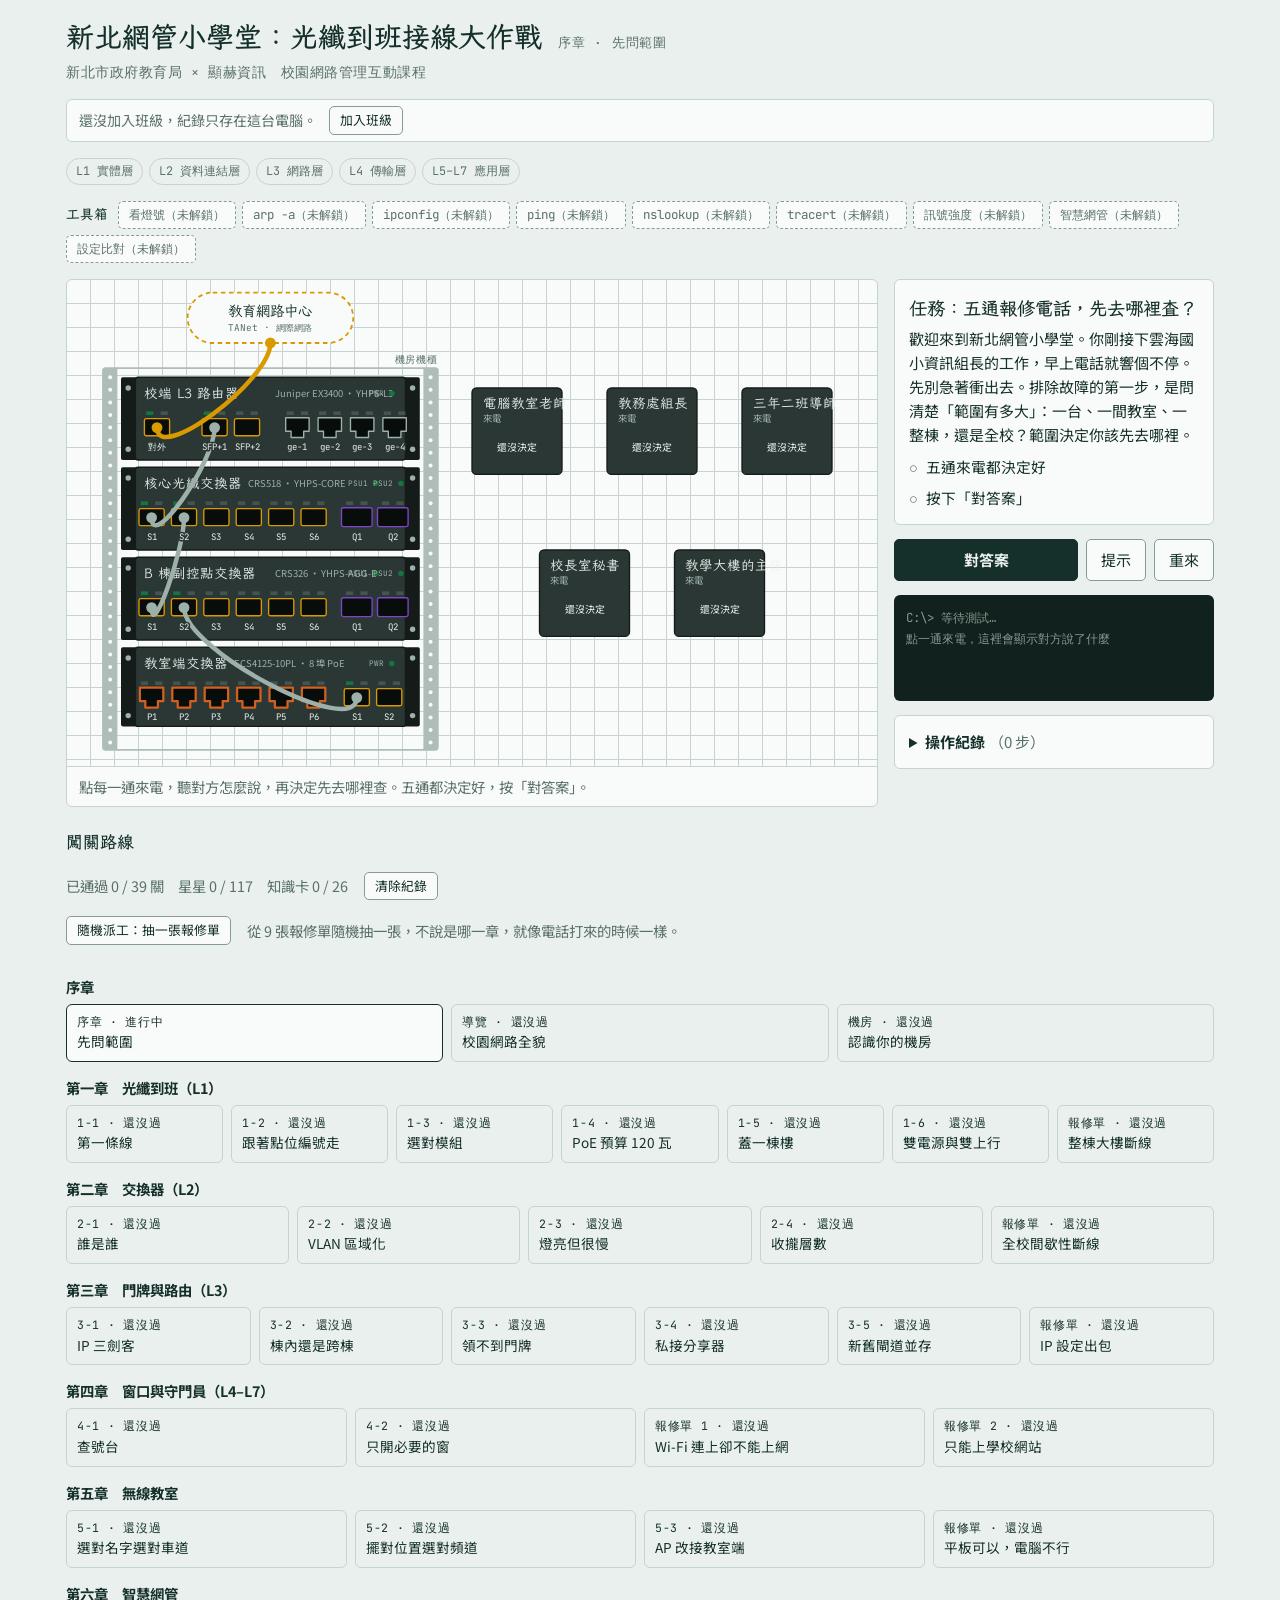
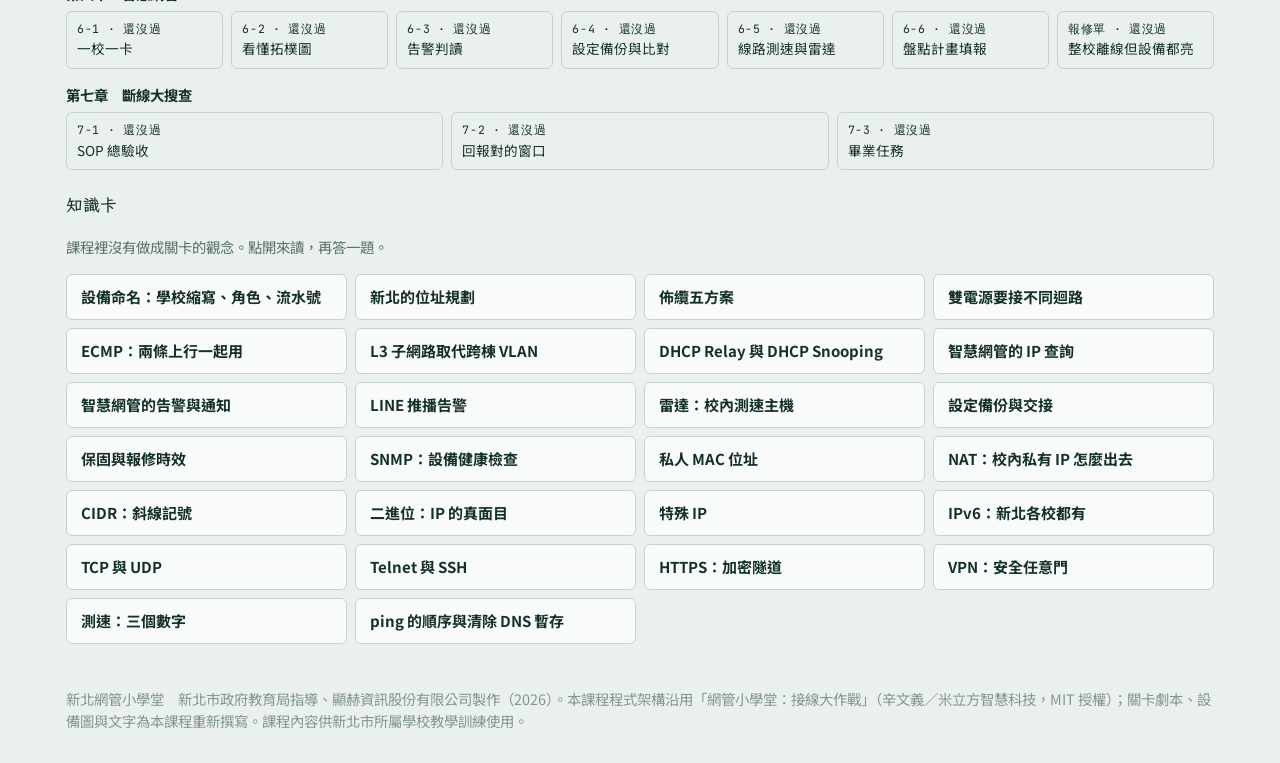
==== commit 2ad787c6: "機櫃一律畫四台：校端 L3、核心、副控、教室端 Co-Authored-By: Claude Fable 5.1 <noreply@anthropic.com>" ====
--- a/index.html
+++ b/index.html
@@ -755,23 +755,21 @@
       W: 900, H: 540,
       net: { x: 226, y: 44 },
       rack: { x: 40, y: 98, w: 372, h: 424 },
-      pos: { l3: [60, 122], sw: [60, 262], e1: [450, 120], e2: [600, 120], e3: [750, 120], e4: [525, 300], e5: [675, 300] }
+      pos: { l3: [60, 108], core: [60, 208], aggr: [60, 308], sw: [60, 408], e1: [450, 120], e2: [600, 120], e3: [750, 120], e4: [525, 300], e5: [675, 300] }
     },
     narrow: {
-      W: 440, H: 580,
+      W: 440, H: 780,
       net: { x: 220, y: 42 },
-      rack: { x: 34, y: 98, w: 372, h: 214 },
-      pos: { l3: [54, 108], sw: [54, 212], e1: [14, 340], e2: [170, 340], e3: [326, 340], e4: [92, 452], e5: [248, 452] }
+      rack: { x: 34, y: 98, w: 372, h: 420 },
+      pos: { l3: [54, 108], core: [54, 208], aggr: [54, 308], sw: [54, 408], e1: [14, 540], e2: [170, 540], e3: [326, 540], e4: [92, 652], e5: [248, 652] }
     }
   };
-  // 教室端交換器的 S1 是往副控的 10G 上行；這些關卡把副控與核心省略，直接畫到校端 L3
-  const SWFIX = () => [UPLINK, {
-    a: 'l3.s1',
-    b: 'sw.s1',
-    cls: 'fixed',
-    occupy: true,
-    msg: '這條是教室端交換器經副控、核心回到校端 L3 的上行（畫面省略中間兩層），不用動它。'
-  }];
+  // 機櫃四台：校端 L3（Juniper）→ 核心（MikroTik）→ 副控（MikroTik）→ 教室端（Edgecore）
+  const RACK4 = () => ({ l3: L3(), core: CORE(), aggr: AGGR('B'), sw: EDGE() });
+  const CORE_AGG = (msg) => ({ a: 'core.s2', b: 'aggr.s1', cls: 'fixed', occupy: true, msg: msg || '這條是核心往 B 棟副控的骨幹光纖，已經接好了，不用動它。' });
+  const AGG_SW = (msg) => ({ a: 'aggr.s2', b: 'sw.s1', cls: 'fixed', occupy: true, msg: msg || '這條是教室端往副控的 10G 上行光纖，已經接好了，不用動它。' });
+  // 機櫃四台的固定線：對外、L3↔核心、核心↔副控、副控↔教室端
+  const SWFIX = () => [UPLINK, L3CORE(), CORE_AGG(), AGG_SW()];
   const swAllow = (a, b) => {
     const d = [a.split('.')[0], b.split('.')[0]];
     return d.includes('sw') && d.some(x => x[0] === 'e') ? null : '這一關的設備都接在教室端交換器上。'
@@ -859,7 +857,7 @@
       idle: '點一通來電，這裡會顯示對方說了什麼',
       intro: `歡迎來到新北網管小學堂。你剛接下${SCH.name}資訊組長的工作，早上電話就響個不停。先別急著衝出去。排除故障的第一步，是問清楚「範圍有多大」：一台、一間教室、一整棟，還是全校？範圍決定你該先去哪裡。`,
       start: '點每一通來電，聽對方怎麼說，再決定先去哪裡查。五通都決定好，按「對答案」。',
-      devs: { l3: L3(), sw: EDGE(), e1: WDEV('', ''), e2: WDEV('', ''), e3: WDEV('', ''), e4: WDEV('', ''), e5: WDEV('', '') },
+      devs: { ...RACK4(), e1: WDEV('', ''), e2: WDEV('', ''), e3: WDEV('', ''), e4: WDEV('', ''), e5: WDEV('', '') },
       fixed: SWFIX(), lay: L5, need: [], allow: swAllow,
       C: [
         ['三年二班導師', '「我的電腦不能上網。隔壁班的老師說他們都正常，學生的平板也可以。」', 0, '只有一台壞，其他都正常。問題在那台電腦、它的線，或它插的那一埠。'],
@@ -1041,16 +1039,16 @@
       intro: `${SCH.name}B 棟 2 樓教室今天完工，壁掛箱裡裝好一台教室端交換器，走廊機櫃有這一棟的副控點交換器。設備都開機了，但還沒有人接線，導師說教室電腦不能上網。`,
       start: '從任一個連接埠按住拖到另一個連接埠，就能拉線。先在選單選線材：電腦用網路線，教室端往副控用光纖。點一下線，再按「拔掉這條線」可以拔掉。',
       kinds: FIBER_UTP_KINDS,
-      devs: { aggr: AGGR('B'), sw: EDGE(), pc: PC() },
-      fixed: [{ a: 'net', b: 'aggr.s1', cls: 'fiber', occupy: true, msg: '這條是副控往核心、再回校端 L3 與教育局的上行光纖，已經接好了，別動它！' }],
+      devs: { l3: L3(), core: CORE(), aggr: AGGR('B'), sw: EDGE(), pc: PC() },
+      fixed: [UPLINK, L3CORE(), CORE_AGG()],
       need: ['sw'],
-      zones: { wide: [[40, 236, 'B 棟 2F 教室壁掛箱'], [40, 390, '教室']], narrow: [[14, 236, 'B 棟 2F 教室壁掛箱'], [14, 400, '教室']] },
+      zones: { wide: [[40, 236, 'B 棟 2F 教室壁掛箱'], [40, 390, '教室']], narrow: [[14, 436, 'B 棟 2F 教室壁掛箱'], [14, 620, '教室']] },
       lay: {
-        wide: { W: 900, H: 540, net: { x: 610, y: 44 }, rack: { x: 470, y: 98, w: 372, h: 200 }, pos: { aggr: [490, 150], sw: [40, 246], pc: [110, 400] } },
-        narrow: { W: 440, H: 700, net: { x: 220, y: 42 }, rack: { x: 34, y: 98, w: 372, h: 130 }, pos: { aggr: [54, 118], sw: [54, 250], pc: [145, 520] } }
+        wide: { W: 900, H: 540, net: { x: 610, y: 44 }, rack: { x: 470, y: 98, w: 372, h: 330 }, pos: { l3: [490, 108], core: [490, 208], aggr: [490, 308], sw: [40, 246], pc: [110, 400] } },
+        narrow: { W: 440, H: 820, net: { x: 220, y: 42 }, rack: { x: 34, y: 98, w: 372, h: 330 }, pos: { l3: [54, 108], core: [54, 208], aggr: [54, 308], sw: [54, 450], pc: [145, 640] } }
       },
       goals: [['電腦接上教室端交換器', s => s.link('pc', 'sw')], ['教室端交換器往上接到副控', s => s.link('sw', 'aggr')]],
-      allow: () => null,
+      allow: (a, b) => { const d = [dv(a), dv(b)]; return d.includes('l3') || d.includes('core') ? '教室端的光纖接到該棟的副控。核心與校端 L3 之間的線已經接好，這一關不動。' : null },
       almost: '通了，不過電腦沒有經過教室端交換器。教室還有 AP 和其他設備要接，請改成透過教室端交換器。',
       diagnose: s => !s.cabled('pc') ? '電腦的網路孔是空的，連線燈沒亮。封包連電腦都出不去。' : !s.link('pc', 'sw') ? '電腦的線沒有接到教室端交換器。' : '電腦有連到教室端交換器（燈有亮），但教室端沒有光纖往上接到副控，封包走到教室端就沒路了。',
       hints: ['先看教室電腦：它下方有一個「網路孔」，選「Cat6 網路線」，拉到教室端交換器任一個 P 埠。', '教室端交換器只是把教室的設備接在一起，自己不會上網。選「OS2 單模光纖」，從它黃框的 S1 拉到副控的任一個空 S 埠。', '副控的 S1 是往核心的上行，已經接好了。教室端的光纖接在 S2 到 S6 任一個。'],
@@ -1069,6 +1067,7 @@
       start: '教室在左邊，副控機櫃在右邊。收容盒貼著黃色標籤 B2-03，到終端箱找同一個編號。光纖跳線兩端的 LR 模組都已經裝好。',
       kinds: { utp: { name: 'Cat6 網路線', max: 100, far: '100 公尺', cost: '$', media: 'rj' }, jump: { name: 'LC 光纖跳線', note: 'LR 模組已裝', far: '盒到機櫃', max: 10000, cost: '', media: 'sfp', direct: true, sw: 'lr' } },
       devs: {
+        l3: L3(), core: CORE(),
         aggr: AGGR('B'),
         term: {
           name: '光纖終端箱', sub: '每一埠通往一間教室的壁掛收容盒', kind: 'rack', passive: true, w: 332, h: 76,
@@ -1078,16 +1077,17 @@
         sw: EDGE(),
         pc: PC()
       },
-      fixed: [{ a: 'net', b: 'aggr.s1', cls: 'fiber', occupy: true, msg: '這條是副控往核心的上行光纖，已經接好了，不用動它。' }, { a: 'box.p', b: 'term.b203', cls: 'wall', hidden: true }],
+      fixed: [UPLINK, L3CORE(), CORE_AGG(), { a: 'box.p', b: 'term.b203', cls: 'wall', hidden: true }],
       need: ['box', 'term', 'sw'],
-      zones: { wide: [[40, 112, 'B 棟 2F 教室 B2-03'], [40, 276, '管路內 4 芯皮纜（2 芯在線、2 芯備援），通往副控機櫃終端箱']], narrow: [[14, 446, '教室 B2-03'], [14, 586, '管路內 4 芯皮纜，通往終端箱']] },
+      zones: { wide: [[40, 112, 'B 棟 2F 教室 B2-03'], [40, 276, '管路內 4 芯皮纜（2 芯在線、2 芯備援），通往副控機櫃終端箱']], narrow: [[14, 646, '教室 B2-03'], [14, 786, '管路內 4 芯皮纜，通往終端箱']] },
       lay: {
-        wide: { W: 900, H: 560, net: { x: 610, y: 44 }, rack: { x: 470, y: 98, w: 372, h: 320 }, pos: { aggr: [490, 112], term: [490, 226], box: [60, 150], sw: [40, 300], pc: [190, 430] } },
-        narrow: { W: 440, H: 760, net: { x: 220, y: 42 }, rack: { x: 34, y: 98, w: 372, h: 230 }, pos: { aggr: [54, 110], term: [54, 226], box: [40, 466], sw: [54, 350], pc: [250, 600] } }
+        wide: { W: 900, H: 560, net: { x: 610, y: 44 }, rack: { x: 470, y: 98, w: 372, h: 424 }, pos: { l3: [490, 108], core: [490, 208], aggr: [490, 308], term: [490, 420], box: [60, 150], sw: [40, 300], pc: [190, 430] } },
+        narrow: { W: 440, H: 960, net: { x: 220, y: 42 }, rack: { x: 34, y: 98, w: 372, h: 424 }, pos: { l3: [54, 108], core: [54, 208], aggr: [54, 308], term: [54, 420], box: [40, 666], sw: [54, 550], pc: [250, 800] } }
       },
       goals: [['電腦接上教室端交換器', s => s.link('pc', 'sw')], ['教室端 S1 跳線到收容盒 B2-03', s => s.link('sw', 'box')], ['終端箱 B2-03 跳線到副控', s => s.plink('term.b203', 'aggr')]],
       allow: (a, b) => {
         const d = [a.split('.')[0], b.split('.')[0]], room = x => x === 'pc' || x === 'box' || x === 'sw';
+        if (d.includes('l3') || d.includes('core')) return '終端箱的跳線接到該棟的副控。核心與校端 L3 之間的線已經接好，這一關不動。';
         if (room(d[0]) !== room(d[1])) return '教室和副控機櫃隔著走廊與管路，跳線拉不過去。教室端交換器要接牆上的壁掛收容盒。';
         return null
       },
@@ -1161,6 +1161,7 @@
       budget: 120, perPort: 30,
       testHead: '從六台設備各 ping 8.8.8.8', idle: '按「測試連線」會從六台設備各 ping 8.8.8.8',
       devs: {
+        l3: L3(), core: CORE(),
         aggr: AGGR('B'),
         sw: EDGE('教室端交換器', 'ECS4125-10PL · 120 W'),
         ap1: { name: 'Wi-Fi 6 AP 甲', sub: '天花板，需要 26 W（802.3at）', need: 26, kind: 'ap', still: true, w: 200, h: 96, ports: { p: { dx: 156, dy: 60, label: 'PoE 入' } } },
@@ -1170,7 +1171,7 @@
         sign: { name: '86 吋數位看板', sub: '牆上，需要 60 W', need: 60, kind: 'box', still: true, w: 200, h: 96, ports: { p: { dx: 156, dy: 60, label: 'PoE 入' } } },
         pc: PC()
       },
-      fixed: [{ a: 'net', b: 'aggr.s1', cls: 'fiber', occupy: true, msg: '這條是副控往核心的上行光纖，不用動它。' }, { a: 'aggr.s2', b: 'sw.s1', cls: 'fixed', occupy: true, msg: '這條是教室端往副控的 10G 上行光纖，已經接好了，不用動它。' }],
+      fixed: SWFIX(),
       sources: ['ap1', 'ap2', 'cam', 'phone', 'sign', 'pc'],
       need: [],
       // 看板一定要插座（60 W 超過單埠上限）；攝影機或電話其中一台旁邊也有插座，總預算剛好夠其他三台
@@ -1189,11 +1190,11 @@
         say(d.adapter ? `${d.name}旁邊有插座。接上變壓器後它自己有電，不再占用 PoE 的瓦數。網路線還是要接。` : `拔掉變壓器，${d.name}又要靠 PoE 供電了。`, d.adapter ? 'ok' : '')
       },
       lay: {
-        wide: { W: 900, H: 600, net: { x: 226, y: 44 }, rack: { x: 40, y: 98, w: 372, h: 424 }, pos: { aggr: [60, 122], sw: [60, 262], ap1: [440, 90], ap2: [670, 90], cam: [440, 200], phone: [670, 200], sign: [440, 310], pc: [700, 330] } },
-        narrow: { W: 440, H: 800, net: { x: 220, y: 42 }, rack: { x: 34, y: 98, w: 372, h: 214 }, pos: { aggr: [54, 108], sw: [54, 212], ap1: [14, 340], ap2: [226, 340], cam: [14, 446], phone: [226, 446], sign: [14, 552], pc: [250, 560] } }
+        wide: { W: 900, H: 600, net: { x: 226, y: 44 }, rack: { x: 40, y: 98, w: 372, h: 424 }, pos: { l3: [60, 108], core: [60, 208], aggr: [60, 308], sw: [60, 408], ap1: [440, 90], ap2: [670, 90], cam: [440, 200], phone: [670, 200], sign: [440, 310], pc: [700, 330] } },
+        narrow: { W: 440, H: 1000, net: { x: 220, y: 42 }, rack: { x: 34, y: 98, w: 372, h: 420 }, pos: { l3: [54, 108], core: [54, 208], aggr: [54, 308], sw: [54, 408], ap1: [14, 540], ap2: [226, 540], cam: [14, 646], phone: [226, 646], sign: [14, 752], pc: [250, 760] } }
       },
       goals: [['AP 甲有電', s => s.pow('ap1')], ['AP 乙有電', s => s.pow('ap2')], ['走廊攝影機有電', s => s.pow('cam')], ['IP 電話有電', s => s.pow('phone')], ['數位看板有電', s => s.pow('sign')], ['電腦接上教室端交換器', s => s.link('pc', 'sw')]],
-      allow: (a, b) => { const d = [a.split('.')[0], b.split('.')[0]]; return d.includes('sw') && !d.includes('aggr') ? null : '這一關每台設備都各自接到教室端交換器。' },
+      allow: (a, b) => { const d = [a.split('.')[0], b.split('.')[0]]; return d.includes('sw') && !['aggr', 'core', 'l3'].some(x => d.includes(x)) ? null : '這一關每台設備都各自接到教室端交換器。' },
       extra: '先看設備的電源燈有沒有亮，再按測試',
       hints: [],
       learn: ['<strong>PoE</strong> 用一條網路線同時送資料和電力，AP 和攝影機不必另外找插座。ECS4125-10PL 的 8 個 2.5G 埠都支援 802.3af／at。', '兩個上限：<strong>單埠 30 W</strong>（802.3at）和<strong>整台 120 W</strong>總預算。超過單埠上限的設備怎麼插都沒電；總預算超過時，後接的設備拿不到電。', '耗電大、旁邊有插座的設備，改用變壓器最省事。'],
@@ -1328,7 +1329,7 @@
       min: 0, max: 5, s2: 'first', firstLabel: '一次就找對', testLabel: '檢查結果',
       intro: '',
       start: '下方終端機有兩張表：校端 L3 的 ARP 表、教室端交換器的 MAC 位址表。先用 IP 找到 MAC，再用 MAC 找到埠，然後點那一埠的線把它拔掉。',
-      devs: { l3: L3(), sw: EDGE(), e1: DESK('設備 ?', '在某間教室'), e2: DESK('設備 ?', '在某間教室'), e3: DESK('設備 ?', '在某間教室'), e4: DESK('設備 ?', '在某間教室'), e5: DESK('設備 ?', '在某間教室') },
+      devs: { ...RACK4(), e1: DESK('設備 ?', '在某間教室'), e2: DESK('設備 ?', '在某間教室'), e3: DESK('設備 ?', '在某間教室'), e4: DESK('設備 ?', '在某間教室'), e5: DESK('設備 ?', '在某間教室') },
       fixed: SWFIX(), lay: L5, need: [], allow: swAllow,
       init() {
         const R = [[NET + '.23', '教務處電腦'], [NET + '.31', '導師電腦'], [NET + '.50', '印表機'], [NET + '.77', '電腦教室 07'], [NET + '.102', '圖書館電腦']];
@@ -1375,10 +1376,10 @@
         v1: { name: 'VLAN 1 預設', vlan: 1, sw: 'v1', note: '還原', cost: '' }
       },
       noCut: '這一關不用動線，只要設定每個埠的 VLAN。',
-      devs: (() => { const sw = EDGE(); sw.ports.s1.label = 'Trunk'; return { l3: L3(), sw, e1: DESK('行政 1', '人事室電腦'), e2: DESK('教學 1', '教室電腦'), e3: DESK('行政 2', '出納組電腦'), e4: AP('訪客 AP', '給來賓用'), e5: DESK('教學 2', '教室電腦') } })(),
+      devs: (() => { const sw = EDGE(); sw.ports.s1.label = 'Trunk'; return { l3: L3(), core: CORE(), aggr: AGGR('B'), sw, e1: DESK('行政 1', '人事室電腦'), e2: DESK('教學 1', '教室電腦'), e3: DESK('行政 2', '出納組電腦'), e4: AP('訪客 AP', '給來賓用'), e5: DESK('教學 2', '教室電腦') } })(),
       want: { e1: 10, e2: 20, e3: 10, e4: 30, e5: 20 },
       dept: { 10: '行政', 20: '教學', 30: '訪客' },
-      fixed: (() => { const f = SWFIX(); f[1].msg = 'S1 是往副控的 Trunk，要同時載運 VLAN 10、20、30，已經設好了，不用動。'; return f })(),
+      fixed: (() => { const f = SWFIX(); f[3].msg = 'S1 是往副控的 Trunk，要同時載運 VLAN 10、20、30，已經設好了，不用動。'; return f })(),
       lay: L5, need: [], allow: swAllow,
       init() {
         const ps = shuffle([1, 2, 3, 4, 5, 6]).slice(0, 5), ids = ['e1', 'e2', 'e3', 'e4', 'e5'];
@@ -1415,7 +1416,7 @@
       idle: '按「測試速度」，量三台電腦到雷達主機的下載速度',
       intro: '電腦教室的老師說：「有一台電腦網路特別慢，傳個檔案要等好久，可是它明明連得上。」教室端交換器的埠是 2.5G，電腦網卡 2.5G 或 1G 都正常，連線燈有亮不代表沒問題，這次要看燈的顏色。',
       start: '連線燈綠色是 1G 以上，橘色是只有 100 Mbps。先按「測試速度」，再點電腦查看網卡設定。點線可以拔下來檢查。',
-      devs: { l3: L3(), sw: EDGE(), e1: DESK('電腦 A', '電腦教室'), e2: DESK('電腦 B', '電腦教室'), e3: DESK('電腦 C', '電腦教室') },
+      devs: { ...RACK4(), e1: DESK('電腦 A', '電腦教室'), e2: DESK('電腦 B', '電腦教室'), e3: DESK('電腦 C', '電腦教室') },
       fixed: SWFIX(), lay: L5, need: [], allow: swAllow,
       init() {
         const ids = ['e1', 'e2', 'e3'], i = Math.floor(rnd() * 3), cs = ids.map((id, n) => ({ a: id + '.p', b: 'sw.p' + (n + 1) }));
@@ -1557,7 +1558,7 @@
       idle: '按「測試連線」會 ping 閘道、校務系統和 8.8.8.8',
       intro: '線接好了、燈也亮了，電腦還是不能上網，因為它還沒有門牌。每台電腦上網都需要三樣東西：IP 位址是門牌，子網路遮罩劃出社區範圍，預設閘道是通往外面的社區大門。新北各校的教學網段是 10.213.校編號.0/24，閘道在校端 L3 路由器上。',
       start: '點「新電腦」打開設定，把三個欄位選好。畫面上有這間教室的網段資料，旁邊兩台電腦的 IP 已經有人用了。',
-      devs: { l3: L3(), sw: EDGE(), e1: DESK('新電腦', '還沒設定'), e2: DESK('教務處電腦', NET + '.23'), e3: DESK('導師電腦', NET + '.31') },
+      devs: { ...RACK4(), e1: DESK('新電腦', '還沒設定'), e2: DESK('教務處電腦', NET + '.23'), e3: DESK('導師電腦', NET + '.31') },
       zones: { wide: [[450, 440, `這間教室的網段：${NET}.0，遮罩 255.255.255.0`], [450, 462, `閘道：${GW}（校端 L3 路由器）`], [450, 484, `可用的空門牌：${NET}.60`]], narrow: [[14, 460, `網段：${NET}.0，遮罩 255.255.255.0`], [14, 482, `閘道：${GW}`], [14, 504, `可用的空門牌：${NET}.60`]] },
       fixed: SWFIX(), lay: L5, need: [], allow: swAllow,
       init() { const d = this.devs.e1; d.cfg = { ip: '', mask: '', gw: '' }; d.subfn = () => d.cfg.ip || '還沒設定'; return { cables: [1, 2, 3].map(i => ({ a: 'e' + i + '.p', b: 'sw.p' + i })), intro: this.intro } },
@@ -1591,7 +1592,7 @@
       idle: '五個目的地都判斷完，按「對答案」',
       intro: '電腦 A 每次要送資料，都會先問自己：對方是同社區的鄰居，還是外面的人？是鄰居就直接送，不是就交給閘道。它靠子網路遮罩來判斷。光纖到班之後各棟是獨立子網路，跨棟的封包會交給該棟副控轉送，對外的再經核心到校端 L3。',
       start: '看畫面上電腦 A 的 IP 和遮罩，再點每個目的地，判斷電腦 A 會直接送，還是交給閘道。',
-      devs: { l3: L3(), sw: EDGE(), e1: DEST('同棟教學電腦', NET + '.23'), e2: DEST('鄰棟第二教學網段', SEG.user + '.251.40'), e3: DEST('行政處室', ADM + '.9'), e4: DEST('校務系統', SRV + '.5'), e5: DEST('教育局 DNS', DNS1) },
+      devs: { ...RACK4(), e1: DEST('同棟教學電腦', NET + '.23'), e2: DEST('鄰棟第二教學網段', SEG.user + '.251.40'), e3: DEST('行政處室', ADM + '.9'), e4: DEST('校務系統', SRV + '.5'), e5: DEST('教育局 DNS', DNS1) },
       fixed: SWFIX(), lay: L5, need: [], allow: swAllow,
       init() {
         this.mask = rnd() < .5 ? '255.255.255.0' : '255.255.252.0';
@@ -1631,11 +1632,11 @@
       idle: '按「測試連線」會從三台電腦各 ping 8.8.8.8',
       intro: '大部分電腦不用手動設定 IP，開機時會自動向 DHCP 伺服器領一個。這所學校的 DHCP 伺服器在校端 L3 路由器上；光纖到班之後各棟副控以 DHCP Relay 把教室的請求轉送到校端 L3。這間教室有電腦不能上網。',
       start: '先按「測試連線」看是哪幾台。點電腦可以執行 ipconfig，點校端 L3、副控、教室端可以查看它們的狀態。',
-      devs: (() => { const l3 = L3(), aggr = AGGR('B'), sw = EDGE(); l3.tap = aggr.tap = sw.tap = true; return { l3, aggr, sw, e1: DESK('電腦 A', ''), e2: DESK('電腦 B', ''), e3: DESK('電腦 C', '') } })(),
-      fixed: [UPLINK, L3CORE('aggr.s1', '校端 L3 經核心到 B 棟副控的骨幹（畫面省略核心），不用動。'), { a: 'aggr.s2', b: 'sw.s1', cls: 'fixed', occupy: true, msg: '教室端往副控的 10G 上行，不用動。' }],
+      devs: (() => { const l3 = L3(), core = CORE(), aggr = AGGR('B'), sw = EDGE(); l3.tap = aggr.tap = sw.tap = true; return { l3, core, aggr, sw, e1: DESK('電腦 A', ''), e2: DESK('電腦 B', ''), e3: DESK('電腦 C', '') } })(),
+      fixed: SWFIX(),
       lay: {
-        wide: { W: 900, H: 540, net: { x: 226, y: 44 }, rack: { x: 40, y: 98, w: 372, h: 424 }, pos: { l3: [60, 112], aggr: [60, 214], sw: [60, 320], e1: [450, 120], e2: [600, 120], e3: [750, 120] } },
-        narrow: { W: 440, H: 620, net: { x: 220, y: 42 }, rack: { x: 34, y: 98, w: 372, h: 320 }, pos: { l3: [54, 108], aggr: [54, 212], sw: [54, 316], e1: [14, 460], e2: [170, 460], e3: [326, 460] } }
+        wide: { W: 900, H: 540, net: { x: 226, y: 44 }, rack: { x: 40, y: 98, w: 372, h: 424 }, pos: { l3: [60, 108], core: [60, 208], aggr: [60, 308], sw: [60, 408], e1: [450, 120], e2: [600, 120], e3: [750, 120] } },
+        narrow: { W: 440, H: 700, net: { x: 220, y: 42 }, rack: { x: 34, y: 98, w: 372, h: 420 }, pos: { l3: [54, 108], core: [54, 208], aggr: [54, 308], sw: [54, 408], e1: [14, 540], e2: [170, 540], e3: [326, 540] } }
       },
       need: [], allow: swAllow,
       init() {
@@ -1710,7 +1711,7 @@
       idle: '按「測試連線」會從三台電腦各 ping 校務系統',
       intro: `三年二班的老師說，教室的電腦有的可以上網、有的不行，不行的那幾台連校務系統都打不開。${NMS}跳出「非法 DHCP」告警。上週有老師嫌教室收訊不好，自己帶了一台機器來插。`,
       start: '點電腦可以執行 ipconfig 和 arp -a，點教室端交換器可以查看 MAC 位址表，也可以啟用 DHCP Snooping。兩台「設備 ?」在隔壁教室，現場看不到。',
-      devs: (() => { const sw = EDGE(); sw.tap = true; return { l3: L3(), sw, e1: DESK('電腦 A', ''), e2: DESK('電腦 B', ''), e3: DESK('電腦 C', ''), e4: BOX('設備 ?', '在隔壁教室'), e5: BOX('設備 ?', '在隔壁教室') } })(),
+      devs: (() => { const sw = EDGE(); sw.tap = true; return { l3: L3(), core: CORE(), aggr: AGGR('B'), sw, e1: DESK('電腦 A', ''), e2: DESK('電腦 B', ''), e3: DESK('電腦 C', ''), e4: BOX('設備 ?', '在隔壁教室'), e5: BOX('設備 ?', '在隔壁教室') } })(),
       fixed: SWFIX(), lay: L5, need: [], allow: swAllow,
       init() {
         const ids = ['e1', 'e2', 'e3', 'e4', 'e5'], macs = shuffle(['3c-52-82-1a-9f-04', 'a4-bb-6d-70-21-c8', '00-1b-a9-5e-33-90', 'd8-9e-f3-0c-47-1e', '14-eb-b6-3c-90-d2']), ports = shuffle([1, 2, 3, 4, 5, 6]);
@@ -1769,11 +1770,11 @@
       idle: '按「測試連線」會從兩台電腦各 ping 閘道與 8.8.8.8',
       intro: `今天是 B 棟切換日：依切換計畫，B 棟教學子網路的閘道 ${GW} 要從校端 L3 路由器移到新的 B 棟副控。廠商把副控的 VLAN 20 介面設好啟用了，但校端 L3 上同一個介面還開著。${NMS}跳出「IP 衝突」告警，B 棟電腦時通時斷。`,
       start: '點校端 L3 和副控，先查看 VLAN 20 介面的設定。改設定之前先備份，照切換計畫把閘道留在副控、停用校端 L3 的那個介面。',
-      devs: (() => { const l3 = L3(), aggr = AGGR('B'), sw = EDGE(); l3.tap = aggr.tap = true; return { l3, aggr, sw, e1: DESK('電腦 A', NET + '.101'), e2: DESK('電腦 B', NET + '.102') } })(),
-      fixed: [UPLINK, L3CORE('aggr.s1', '校端 L3 經核心到 B 棟副控的骨幹，不用動。'), { a: 'aggr.s2', b: 'sw.s1', cls: 'fixed', occupy: true, msg: '教室端往副控的上行，不用動。' }],
+      devs: (() => { const l3 = L3(), core = CORE(), aggr = AGGR('B'), sw = EDGE(); l3.tap = aggr.tap = true; return { l3, core, aggr, sw, e1: DESK('電腦 A', NET + '.101'), e2: DESK('電腦 B', NET + '.102') } })(),
+      fixed: SWFIX(),
       lay: {
-        wide: { W: 900, H: 540, net: { x: 226, y: 44 }, rack: { x: 40, y: 98, w: 372, h: 424 }, pos: { l3: [60, 112], aggr: [60, 214], sw: [60, 320], e1: [500, 140], e2: [700, 140] } },
-        narrow: { W: 440, H: 600, net: { x: 220, y: 42 }, rack: { x: 34, y: 98, w: 372, h: 320 }, pos: { l3: [54, 108], aggr: [54, 212], sw: [54, 316], e1: [60, 460], e2: [250, 460] } }
+        wide: { W: 900, H: 540, net: { x: 226, y: 44 }, rack: { x: 40, y: 98, w: 372, h: 424 }, pos: { l3: [60, 108], core: [60, 208], aggr: [60, 308], sw: [60, 408], e1: [500, 140], e2: [700, 140] } },
+        narrow: { W: 440, H: 680, net: { x: 220, y: 42 }, rack: { x: 34, y: 98, w: 372, h: 420 }, pos: { l3: [54, 108], core: [54, 208], aggr: [54, 308], sw: [54, 408], e1: [60, 540], e2: [250, 540] } }
       },
       zones: { wide: [[450, 300, '切換計畫（B 棟教學 VLAN 20）：'], [450, 322, `1. 備份校端 L3 與副控設定　2. 副控 VLAN 20 介面 ${GW} 啟用`], [450, 344, '3. 停用校端 L3 的 VLAN 20 介面　4. 教室電腦重新領 IP 並測試']], narrow: [] },
       need: [], allow: swAllow,
@@ -1830,7 +1831,7 @@
       idle: '按「測試連線」會從四台電腦各 ping 閘道、校務系統、外網',
       intro: '',
       start: '先按「測試連線」看症狀。點電腦可以看到並修改它的 IP 設定。把有問題的和正常的放在一起比。',
-      devs: { l3: L3(), sw: EDGE(), e1: DESK('電腦 A', ''), e2: DESK('電腦 B', ''), e3: DESK('電腦 C', ''), e4: DESK('電腦 D', '') },
+      devs: { ...RACK4(), e1: DESK('電腦 A', ''), e2: DESK('電腦 B', ''), e3: DESK('電腦 C', ''), e4: DESK('電腦 D', '') },
       zones: () => { const t = 'A .' + host(61) + '　B .' + host(62) + '　C .' + host(63) + '　D .' + host(64); return { wide: [[450, 440, '固定 IP 分配表：' + t], [450, 462, `遮罩 255.255.255.0，閘道 ${GW}`]], narrow: [[14, 574, '分配表：' + t], [14, 596, `遮罩 255.255.255.0，閘道 ${GW}`]] } },
       fixed: SWFIX(), lay: { wide: L5.wide, narrow: Object.assign({}, L5.narrow, { H: 620 }) }, need: [], allow: swAllow,
       init() {
@@ -1879,7 +1880,7 @@
       idle: '按「測試連線」會 ping 8.8.8.8，再開啟 www.google.com',
       intro: '老師說：「網路明明有通，LINE 還能用，可是瀏覽器每個網址都打不開。」電腦上網其實靠的是 IP，我們打的網址要先問 DNS 這個查號台，換成 IP 才連得過去。新北各校的電腦依規定使用教育局指定的 DNS。',
       start: '點「教室電腦」。先用 ping 和 nslookup 找出問題在哪一段，再決定要改什麼設定。',
-      devs: { l3: L3(), sw: EDGE(), e1: DESK('教室電腦', NET + '.60') },
+      devs: { ...RACK4(), e1: DESK('教室電腦', NET + '.60') },
       zones: { wide: [[450, 440, `教育局指定 DNS：${DNS1}`], [450, 462, '備用：8.8.8.8（Google 公用 DNS）']], narrow: [[14, 460, `教育局指定 DNS：${DNS1}`], [14, 482, '備用：8.8.8.8']] },
       fixed: SWFIX(), lay: L5, need: [], allow: swAllow,
       init() { this.devs.e1.cfg = { dns: rnd() < .5 ? '1.2.3.4' : SRV + '.54' }; this.diag = false; this.early = false; return { cables: [{ a: 'e1.p', b: 'sw.p1' }], intro: this.intro } },
@@ -1918,7 +1919,7 @@
       idle: '按「從校外掃描」，看校外能連到哪些通訊埠',
       intro: '',
       start: '點校端 L3 路由器，逐一決定每個通訊埠要不要對校外開放。先想清楚：這台伺服器有誰需要從校外連進來？點伺服器可以再看一次它的用途。',
-      devs: (() => { const l3 = L3(); l3.tap = true; return { l3, sw: EDGE(), e1: DEST('學校網站', SRV + '.5') } })(),
+      devs: (() => { const l3 = L3(); l3.tap = true; return { l3, core: CORE(), aggr: AGGR('B'), sw: EDGE(), e1: DEST('學校網站', SRV + '.5') } })(),
       zones: { wide: [[450, 440, '80 HTTP：一般網頁　443 HTTPS：加密網頁'], [450, 462, '22 SSH：加密的遠端管理　23 Telnet：不加密的遠端管理'], [450, 484, '3389 遠端桌面']], narrow: [[14, 460, '80 HTTP　443 HTTPS　3389 遠端桌面'], [14, 482, '22 SSH：加密的遠端管理'], [14, 504, '23 Telnet：不加密的遠端管理']] },
       fixed: SWFIX(), lay: L5, need: [], allow: swAllow,
       SC: {
@@ -1978,7 +1979,7 @@
       idle: '按「測試連線」會從筆電 ping 8.8.8.8，再開啟 www.google.com',
       intro: '老師拿著筆電走過來：「Wi-Fi 明明有連上，訊號滿格，為什麼就是不能上網？」這是學校網管最常聽到的一句話。訊號滿格只代表第一層沒問題，要一層一層往上查。',
       start: '點筆電，先執行 ipconfig /all 看它拿到什麼 IP，再做 ping 測試。DHCP 設定在校端 L3 路由器上，畫面上有前任資訊組長留下的交接筆記。',
-      devs: (() => { const l3 = L3(); l3.tap = true; const lap = LAPTOP('老師的筆電', ''); lap.tag = 'Wi-Fi 已連線，訊號滿格'; return { l3, sw: EDGE(), e1: AP('無線 AP', 'YHPS-Teacher'), e2: lap } })(),
+      devs: (() => { const l3 = L3(); l3.tap = true; const lap = LAPTOP('老師的筆電', ''); lap.tag = 'Wi-Fi 已連線，訊號滿格'; return { l3, core: CORE(), aggr: AGGR('B'), sw: EDGE(), e1: AP('無線 AP', 'YHPS-Teacher'), e2: lap } })(),
       zones: NOTE, fixed: SWFIX(), lay: L5, need: [], allow: swAllow,
       init() {
         const f = this.cause = ['pool', 'dhcpdns', 'manual'][Math.floor(rnd() * 3)], l3 = this.devs.l3, d = this.devs.e2;
@@ -2044,7 +2045,7 @@
       idle: '按「測試連線」會開啟學校首頁、Google、YouTube',
       intro: '電腦教室的老師說：「好奇怪，學校首頁打得開，可是 Google 和 YouTube 都不行。」能上部分網站，代表線路、IP、閘道基本都通，問題一定在比較上面的幾層。',
       start: '點電腦，用 nslookup 和 tracert 判斷是名稱查不到，還是路被擋住。校內 DNS 伺服器的轉送設定在它自己身上，存取控制規則在校端 L3，畫面上有前任資訊組長留下的交接筆記。',
-      devs: (() => { const l3 = L3(); l3.tap = true; const dns = BOX('校內 DNS 伺服器', SRV + '.53'); dns.tap = true; return { l3, sw: EDGE(), e1: DESK('教室電腦', NET + '.60'), e2: dns } })(),
+      devs: (() => { const l3 = L3(); l3.tap = true; const dns = BOX('校內 DNS 伺服器', SRV + '.53'); dns.tap = true; return { l3, core: CORE(), aggr: AGGR('B'), sw: EDGE(), e1: DESK('教室電腦', NET + '.60'), e2: dns } })(),
       zones: NOTE, fixed: SWFIX(), lay: L5, need: [], allow: swAllow,
       init() {
         const f = this.orig = rnd() < .5 ? 'dns' : 'rule';
@@ -2106,7 +2107,7 @@
       idle: '五台設備都設定好，按「測試連線」',
       intro: '學校的無線網路有四個名字（SSID），各自通往不同的隔間：教師、學生、訪客、設備。頻段則像車道：2.4 GHz 是鄉間小路，慢又擠，但穿牆能力強、傳得遠；5 GHz 是高速公路，快，但隔一道牆就弱很多。',
       start: '點每一台設備，幫它選 SSID 和頻段。注意設備下方的說明：有的只支援 2.4 GHz，有的離 AP 很遠。',
-      devs: { l3: L3(), sw: EDGE(), e1: LAPTOP('老師筆電', '支援 5 GHz'), e2: WDEV('學生平板', '支援 5 GHz'), e3: WDEV('來賓手機', '來賓自己帶的'), e4: WDEV('舊印表機', '只支援 2.4 GHz'), e5: WDEV('遠端感測器', '隔兩道牆') },
+      devs: { ...RACK4(), e1: LAPTOP('老師筆電', '支援 5 GHz'), e2: WDEV('學生平板', '支援 5 GHz'), e3: WDEV('來賓手機', '來賓自己帶的'), e4: WDEV('舊印表機', '只支援 2.4 GHz'), e5: WDEV('遠端感測器', '隔兩道牆') },
       POOL: {
         t: [{ name: '老師筆電', sub: '支援 5 GHz', lap: 1, band: '5 GHz' }, { name: '老師的舊筆電', sub: '只支援 2.4 GHz', lap: 1, band: '2.4 GHz', why: 'old' }, { name: '老師筆電', sub: '在走廊盡頭的辦公室', lap: 1, band: '2.4 GHz', why: 'far' }],
         s: [{ name: '學生平板', sub: '支援 5 GHz', band: '5 GHz' }, { name: '學生平板', sub: '在隔兩道牆的教室', band: '2.4 GHz', why: 'far' }, { name: '學生筆電', sub: '支援 5 GHz', lap: 1, band: '5 GHz' }],
@@ -2158,7 +2159,7 @@
       idle: '按「量測訊號」，看每間教室的訊號強度和干擾',
       intro: '三間教室各有一台 2.4 GHz 的 AP，老師都說「訊號有，但常常卡住」。當初安裝的人圖方便，頻道隨手設，有的 AP 還被塞進櫃子裡。光纖到班完工後 AP 會改接教室端的 PoE 埠，這是把位置和頻道一起整理的好時機。',
       start: '先看畫面下方的教室排列，哪幾間相鄰。點 AP 可以改頻道和擺放位置。先按「量測訊號」看現況。',
-      devs: { l3: L3(), sw: EDGE(), e1: AP('教室 A', ''), e2: AP('教室 B', ''), e3: AP('教室 C', '') },
+      devs: { ...RACK4(), e1: AP('教室 A', ''), e2: AP('教室 B', ''), e3: AP('教室 C', '') },
       ROOMS: [{ pairs: [['e1', 'e2'], ['e2', 'e3']], wide: '教室排列：A ｜ B ｜ C（相鄰的會互相干擾）', narrow: '教室排列：A ｜ B ｜ C', ex: '1、6、11，或 1、6、1' }, { pairs: [['e1', 'e3'], ['e3', 'e2']], wide: '教室排列：A ｜ C ｜ B（相鄰的會互相干擾）', narrow: '教室排列：A ｜ C ｜ B', ex: 'A 1、C 6、B 11，或 A 1、C 6、B 1' }, { pairs: [['e1', 'e2'], ['e2', 'e3'], ['e1', 'e3']], wide: 'A、B 相鄰，C 在兩間的正上方：三間兩兩互相干擾', narrow: 'A、B 相鄰，C 在正上方：兩兩干擾', ex: '1、6、11，三間都要不一樣' }],
       fixed: SWFIX(), lay: L5, need: [], allow: swAllow,
       init() {
@@ -2240,7 +2241,7 @@
       idle: '按「測試連線」會從平板和筆電各開啟校務系統',
       intro: '老師很困惑：「明明在同一間教室、連同一台 AP，為什麼學生的平板可以上網，我的筆電就是不行？」同一台 AP 會發出好幾個 SSID，每個 SSID 通往不同的隔間，規則也不同。',
       start: '點筆電和平板，比較它們連的 SSID 和拿到的 IP。AP 接在教室端交換器的 P1。',
-      devs: (() => { const sw = EDGE(); sw.tap = true; sw.ports.p1.label = 'P1 Trunk'; const lap = LAPTOP('老師的筆電', ''); return { l3: L3(), sw, e1: AP('無線 AP', '發出多個 SSID'), e2: lap, e3: WDEV('學生平板', 'YHPS-Student') } })(),
+      devs: (() => { const sw = EDGE(); sw.tap = true; sw.ports.p1.label = 'P1 Trunk'; const lap = LAPTOP('老師的筆電', ''); return { l3: L3(), core: CORE(), aggr: AGGR('B'), sw, e1: AP('無線 AP', '發出多個 SSID'), e2: lap, e3: WDEV('學生平板', 'YHPS-Student') } })(),
       fixed: SWFIX(), lay: L5, need: [], allow: swAllow,
       init() {
         const f = this.cause = ['guest', 'auth', 'trunk'][Math.floor(rnd() * 3)], d = this.devs.e2;
@@ -2299,11 +2300,11 @@
       idle: `點一張學校卡，這裡會顯示${NMS}「單位資訊」那一列的內容`,
       intro: `你今天在教育網路中心值班。${NMS}的「單位資訊」頁每校一列：今日告警項次、各類告警、網路設備離線數量、Switch 與 AP 的離線／告警／總數。313 校不可能一校一校看，要先分級：對外離線或整校離線的先處理，單一設備離線列入當日巡檢，正常的不動。`,
       start: '點每一張學校卡，看它的數字，決定「立即處理」「列入今日巡檢」或「正常不處理」。六張都決定好，按「對答案」。',
-      devs: { l3: L3(), sw: EDGE(), e1: WDEV('', ''), e2: WDEV('', ''), e3: WDEV('', ''), e4: WDEV('', ''), e5: WDEV('', ''), e6: WDEV('', '') },
+      devs: { ...RACK4(), e1: WDEV('', ''), e2: WDEV('', ''), e3: WDEV('', ''), e4: WDEV('', ''), e5: WDEV('', ''), e6: WDEV('', '') },
       fixed: SWFIX(),
       lay: {
-        wide: { W: 900, H: 540, net: { x: 226, y: 44 }, rack: { x: 40, y: 98, w: 372, h: 424 }, pos: { l3: [60, 122], sw: [60, 262], e1: [450, 110], e2: [600, 110], e3: [750, 110], e4: [450, 290], e5: [600, 290], e6: [750, 290] } },
-        narrow: { W: 440, H: 640, net: { x: 220, y: 42 }, rack: { x: 34, y: 98, w: 372, h: 214 }, pos: { l3: [54, 108], sw: [54, 212], e1: [14, 340], e2: [170, 340], e3: [326, 340], e4: [14, 500], e5: [170, 500], e6: [326, 500] } }
+        wide: { W: 900, H: 540, net: { x: 226, y: 44 }, rack: { x: 40, y: 98, w: 372, h: 424 }, pos: { l3: [60, 108], core: [60, 208], aggr: [60, 308], sw: [60, 408], e1: [450, 110], e2: [600, 110], e3: [750, 110], e4: [450, 290], e5: [600, 290], e6: [750, 290] } },
+        narrow: { W: 440, H: 840, net: { x: 220, y: 42 }, rack: { x: 34, y: 98, w: 372, h: 420 }, pos: { l3: [54, 108], core: [54, 208], aggr: [54, 308], sw: [54, 408], e1: [14, 540], e2: [170, 540], e3: [326, 540], e4: [14, 700], e5: [170, 700], e6: [326, 700] } }
       },
       need: [], allow: () => '這一關不用接線。點學校卡。', noCut: '這一關不用動線。',
       // [學校, 對外設備離線, 離線 switch, 離線 AP, 總 switch, 總 AP, 今日告警, 答案(0 立即 1 巡檢 2 正常), 說明]
@@ -2396,11 +2397,11 @@
       idle: '點一筆告警，這裡會顯示告警內容',
       intro: `${NMS}會發出十一類告警：IP 衝突、非法 IP（fake ARP）、非法 DHCP、IP 流量偵測、Port 流量偵測、Port Loop、CPU 負載、RAM 負載、CRC Error、離線、未知設備。每一類的處理方式不同，有的自己到現場，有的要請廠商，有的要回報教育網路中心。`,
       start: '點每一筆告警，看內容，決定怎麼處理。六筆都決定好，按「對答案」。',
-      devs: { l3: L3(), sw: EDGE(), e1: WDEV('', ''), e2: WDEV('', ''), e3: WDEV('', ''), e4: WDEV('', ''), e5: WDEV('', ''), e6: WDEV('', '') },
+      devs: { ...RACK4(), e1: WDEV('', ''), e2: WDEV('', ''), e3: WDEV('', ''), e4: WDEV('', ''), e5: WDEV('', ''), e6: WDEV('', '') },
       fixed: SWFIX(),
       lay: {
-        wide: { W: 900, H: 540, net: { x: 226, y: 44 }, rack: { x: 40, y: 98, w: 372, h: 424 }, pos: { l3: [60, 122], sw: [60, 262], e1: [450, 110], e2: [600, 110], e3: [750, 110], e4: [450, 290], e5: [600, 290], e6: [750, 290] } },
-        narrow: { W: 440, H: 640, net: { x: 220, y: 42 }, rack: { x: 34, y: 98, w: 372, h: 214 }, pos: { l3: [54, 108], sw: [54, 212], e1: [14, 340], e2: [170, 340], e3: [326, 340], e4: [14, 500], e5: [170, 500], e6: [326, 500] } }
+        wide: { W: 900, H: 540, net: { x: 226, y: 44 }, rack: { x: 40, y: 98, w: 372, h: 424 }, pos: { l3: [60, 108], core: [60, 208], aggr: [60, 308], sw: [60, 408], e1: [450, 110], e2: [600, 110], e3: [750, 110], e4: [450, 290], e5: [600, 290], e6: [750, 290] } },
+        narrow: { W: 440, H: 840, net: { x: 220, y: 42 }, rack: { x: 34, y: 98, w: 372, h: 420 }, pos: { l3: [54, 108], core: [54, 208], aggr: [54, 308], sw: [54, 408], e1: [14, 540], e2: [170, 540], e3: [326, 540], e4: [14, 700], e5: [170, 700], e6: [326, 700] } }
       },
       need: [], allow: () => '這一關不用接線。', noCut: '這一關不用動線。',
       O: ['自己到現場處理', '請光纖到班維護廠商', '請既有網路維護廠商', '回報教育網路中心', '先觀察，暫不處理'],
@@ -2455,11 +2456,11 @@
       idle: '按「測試連線」會從 B 棟教室電腦 ping 閘道與 8.8.8.8',
       intro: '光纖到班案的資產管理平台每週自動備份核心、副控、教室端的設定，預設保留 52 份，可以把「目前設定」和最新備份逐行比對。今天早上 B 棟一間教室突然不能上網，前一晚廠商在副控上做過調整。',
       start: '點 B 棟副控，先選「比對目前設定與最新備份」看哪幾行變了，再決定要還原到哪一版。',
-      devs: (() => { const aggr = AGGR('B'); aggr.tap = true; return { aggr, sw: EDGE(), e1: DESK('B203 教室電腦', NET + '.60') } })(),
-      fixed: [{ a: 'net', b: 'aggr.s1', cls: 'fiber', occupy: true, msg: '副控往核心的上行，不用動。' }, { a: 'aggr.s2', b: 'sw.s1', cls: 'fixed', occupy: true, msg: '教室端往副控的上行，不用動。' }],
+      devs: (() => { const aggr = AGGR('B'); aggr.tap = true; return { l3: L3(), core: CORE(), aggr, sw: EDGE(), e1: DESK('B203 教室電腦', NET + '.60') } })(),
+      fixed: SWFIX(),
       lay: {
-        wide: { W: 900, H: 460, net: { x: 226, y: 44 }, rack: { x: 40, y: 98, w: 372, h: 300 }, pos: { aggr: [60, 122], sw: [60, 262], e1: [600, 150] } },
-        narrow: { W: 440, H: 540, net: { x: 220, y: 42 }, rack: { x: 34, y: 98, w: 372, h: 214 }, pos: { aggr: [54, 108], sw: [54, 212], e1: [150, 400] } }
+        wide: { W: 900, H: 540, net: { x: 226, y: 44 }, rack: { x: 40, y: 98, w: 372, h: 424 }, pos: { l3: [60, 108], core: [60, 208], aggr: [60, 308], sw: [60, 408], e1: [600, 150] } },
+        narrow: { W: 440, H: 680, net: { x: 220, y: 42 }, rack: { x: 34, y: 98, w: 372, h: 420 }, pos: { l3: [54, 108], core: [54, 208], aggr: [54, 308], sw: [54, 408], e1: [150, 540] } }
       },
       need: [], allow: () => null,
       DIFFS: {
@@ -2553,11 +2554,11 @@
       idle: '點設備，填它在盤點計畫裡的欄位',
       intro: `${NMS}的「盤點計畫」由各校自行登錄每一台網路設備：連接層次、廠牌、型號、購置年份、支援 IPv6、支援 SNMP、介面數量、最高頻寬。全市 8,585 筆裡常見的錯誤：購置年份填成安裝位置、層次填錯、支援 IPv6 一律填 N。盤點表是教育局規劃汰換與光纖到班批次的依據，要填對。`,
       start: '點兩台設備，依面板與標籤把欄位填對。畫面上有兩台的實際資料。',
-      devs: (() => { const l3 = L3(), sw = EDGE('教室端交換器', `ECS4125-10PL · ${SCH.abbr}-E-B203`); l3.tap = sw.tap = true; return { l3, sw } })(),
-      fixed: [UPLINK, { a: 'l3.s1', b: 'sw.s1', cls: 'fixed', occupy: true, msg: '這一關不用動線。' }],
+      devs: (() => { const l3 = L3(), sw = EDGE('教室端交換器', `ECS4125-10PL · ${SCH.abbr}-E-B203`); l3.tap = sw.tap = true; return { l3, core: CORE(), aggr: AGGR('B'), sw } })(),
+      fixed: [UPLINK, L3CORE('core.s1', '這一關不用動線。'), CORE_AGG('這一關不用動線。'), AGG_SW('這一關不用動線。')],
       lay: {
-        wide: { W: 900, H: 420, net: { x: 226, y: 44 }, rack: { x: 40, y: 98, w: 372, h: 300 }, pos: { l3: [60, 122], sw: [60, 262] } },
-        narrow: { W: 440, H: 440, net: { x: 220, y: 42 }, rack: { x: 34, y: 98, w: 372, h: 300 }, pos: { l3: [54, 122], sw: [54, 262] } }
+        wide: { W: 900, H: 540, net: { x: 226, y: 44 }, rack: { x: 40, y: 98, w: 372, h: 424 }, pos: { l3: [60, 108], core: [60, 208], aggr: [60, 308], sw: [60, 408] } },
+        narrow: { W: 440, H: 560, net: { x: 220, y: 42 }, rack: { x: 34, y: 98, w: 372, h: 424 }, pos: { l3: [54, 108], core: [54, 208], aggr: [54, 308], sw: [54, 408] } }
       },
       zones: { wide: [[450, 120, '實際資料：'], [450, 146, '校端 L3：Juniper EX3400-24T，113 年購置，24 埠 1G＋4 埠 10G，支援 IPv6 與 SNMP'], [450, 172, '直接接教育局骨幹，是校內第 1 層'], [450, 210, '教室端：Edgecore ECS4125-10PL，115 年光纖到班案購置'], [450, 236, '8 埠 2.5G＋2 埠 10G，支援 IPv6 與 SNMP，接在副控（第 2 層）底下']], narrow: [] },
       need: [], allow: () => '這一關不用接線。', noCut: '這一關不用動線。',
@@ -2600,7 +2601,7 @@
       idle: '做完測試、填好回報內容，按「送出回報」',
       intro: `${NMS}跳出「對外設備離線」與「Radar 異常」：雲海國小整校離線。學校打來說機房的燈都亮著，校內的校務系統和印表機也都能用，只是連不出去。有些問題不在學校裡面，你修不了，要請教育網路中心處理。回報時講得越清楚，對方處理得越快。`,
       start: '點教室電腦做四項測試，判斷問題在校內還是校外。再點「教育網路中心」，把測試結果填進回報內容。',
-      devs: (() => { const l3 = L3(); l3.tap = true; const c = WDEV('教育網路中心', '服務電話'); c.tag = '點我回報'; return { l3, sw: EDGE(), e1: DESK('教室電腦', NET + '.60'), e2: c } })(),
+      devs: (() => { const l3 = L3(); l3.tap = true; const c = WDEV('教育網路中心', '服務電話'); c.tag = '點我回報'; return { l3, core: CORE(), aggr: AGGR('B'), sw: EDGE(), e1: DESK('教室電腦', NET + '.60'), e2: c } })(),
       fixed: SWFIX(), lay: L5, need: [], allow: swAllow,
       init() {
         this.hop = rnd() < .5 ? 1 : 2;
@@ -2658,7 +2659,7 @@
       idle: '按「測試連線」會從報修電腦開啟網頁',
       intro: '',
       start: '照 SOP 由下往上：看連線燈，ipconfig 看 IP，ping 閘道、ping 外面的 IP、ping 網址。哪一步不通，問題就在那一層。所有設備都可以點，畫面上有前任資訊組長留下的交接筆記。',
-      devs: (() => { const l3 = L3(), sw = EDGE(); l3.tap = sw.tap = true; return { l3, sw, e1: DESK('報修電腦', ''), e2: DESK('隔壁電腦', '') } })(),
+      devs: (() => { const l3 = L3(), sw = EDGE(); l3.tap = sw.tap = true; return { l3, core: CORE(), aggr: AGGR('B'), sw, e1: DESK('報修電腦', ''), e2: DESK('隔壁電腦', '') } })(),
       zones: NOTE, fixed: SWFIX(), lay: L5, need: [], allow: swAllow,
       init() {
         const f = this.cause = ['loose', 'vlan', 'pool', 'dns', 'rule'][Math.floor(rnd() * 5)], d = this.devs.e1, n = this.devs.e2, cs = [{ a: 'e1.p', b: 'sw.p1' }, { a: 'e2.p', b: 'sw.p2' }];
@@ -2739,16 +2740,16 @@
       idle: '做完測試、填好回報內容，按「送出回報」',
       intro: '新北的校園網路有三個報修窗口：光纖到班維護廠商（核心、副控、教室端與光纖）、既有網路維護廠商（校端 L3 與既有設備）、教育網路中心（對外線路與骨幹）。找錯窗口，對方會請你再找別人，多耗半天。這一關的故障隨機落在三者之一。',
       start: '點教室電腦做四項測試，再看智慧網管的告警，判斷問題在哪一層、是誰的設備。點「回報」填寫內容和通報對象。',
-      devs: (() => { const l3 = L3(), core = CORE(); l3.tap = core.tap = true; const c = WDEV('回報', '三個窗口'); c.tag = '點我回報'; return { l3, core, sw: EDGE(), e1: DESK('教室電腦', NET + '.60'), e2: c } })(),
-      fixed: [UPLINK, L3CORE(), { a: 'core.s2', b: 'sw.s1', cls: 'fixed', occupy: true, msg: '核心經副控到教室端（畫面省略副控），不用動。' }],
+      devs: (() => { const l3 = L3(), core = CORE(); l3.tap = core.tap = true; const c = WDEV('回報', '三個窗口'); c.tag = '點我回報'; return { l3, core, aggr: AGGR('B'), sw: EDGE(), e1: DESK('教室電腦', NET + '.60'), e2: c } })(),
+      fixed: SWFIX(),
       lay: {
-        wide: { W: 900, H: 540, net: { x: 226, y: 44 }, rack: { x: 40, y: 98, w: 372, h: 424 }, pos: { l3: [60, 112], core: [60, 214], sw: [60, 320], e1: [500, 140], e2: [700, 140] } },
-        narrow: { W: 440, H: 620, net: { x: 220, y: 42 }, rack: { x: 34, y: 98, w: 372, h: 320 }, pos: { l3: [54, 108], core: [54, 212], sw: [54, 316], e1: [60, 470], e2: [280, 470] } }
+        wide: { W: 900, H: 540, net: { x: 226, y: 44 }, rack: { x: 40, y: 98, w: 372, h: 424 }, pos: { l3: [60, 108], core: [60, 208], aggr: [60, 308], sw: [60, 408], e1: [500, 140], e2: [700, 140] } },
+        narrow: { W: 440, H: 700, net: { x: 220, y: 42 }, rack: { x: 34, y: 98, w: 372, h: 420 }, pos: { l3: [54, 108], core: [54, 208], aggr: [54, 308], sw: [54, 408], e1: [60, 540], e2: [280, 540] } }
       },
       need: [], allow: () => null,
       CASES: {
         out: { alarm: `對外設備離線：${SCH.abbr}-L3 對外埠；Radar 異常`, gw: true, ext: false, hop: '第 1 站之後', who: '教育網路中心', why: '校端 L3 通、出了學校就不通，而且校內設備都在線。對外線路與骨幹由教育網路中心處理。', reply: '收到，全校對外不通、校端 L3 正常、斷在第 1 站之後。我們查到貴校對外線路異常，已派工。' },
-        core: { alarm: `離線：${SCH.abbr}-CORE；離線：${SCH.abbr}-AGG-A、AGG-B 及其下 18 台教室端`, gw: false, ext: false, hop: '第 1 站就沒有回應', who: '光纖到班維護廠商', why: '核心離線，副控與教室端全部跟著離線，連閘道都 ping 不到。核心是光纖到班案設備，在保固內由光纖到班維護廠商處理。', reply: '收到，核心交換器離線、兩棟副控與教室端跟著離線。工程師 4 小時內到場更換。' },
+        core: { alarm: `離線：${SCH.abbr}-CORE；離線：${SCH.abbr}-AGG-B 及其下 18 台教室端`, gw: false, ext: false, hop: '第 1 站就沒有回應', who: '光纖到班維護廠商', why: '核心離線，副控與教室端全部跟著離線，連閘道都 ping 不到。核心是光纖到班案設備，在保固內由光纖到班維護廠商處理。', reply: '收到，核心交換器離線、兩棟副控與教室端跟著離線。工程師 4 小時內到場更換。' },
         l3: { alarm: `離線：${SCH.abbr}-L3；對外設備離線；Radar 異常。核心、副控、教室端均在線`, gw: false, ext: false, hop: '第 1 站就沒有回應', who: '既有網路維護廠商', why: '校端 L3 本身離線，它底下的核心、副控、教室端都在線，所以是校端 L3 的問題。它是既有設備，由既有網路維護廠商處理，並同時通知教育網路中心。', reply: '收到，校端 L3 路由器離線、校內新設備均在線。工程師今日到場處理。' }
       },
       init() {
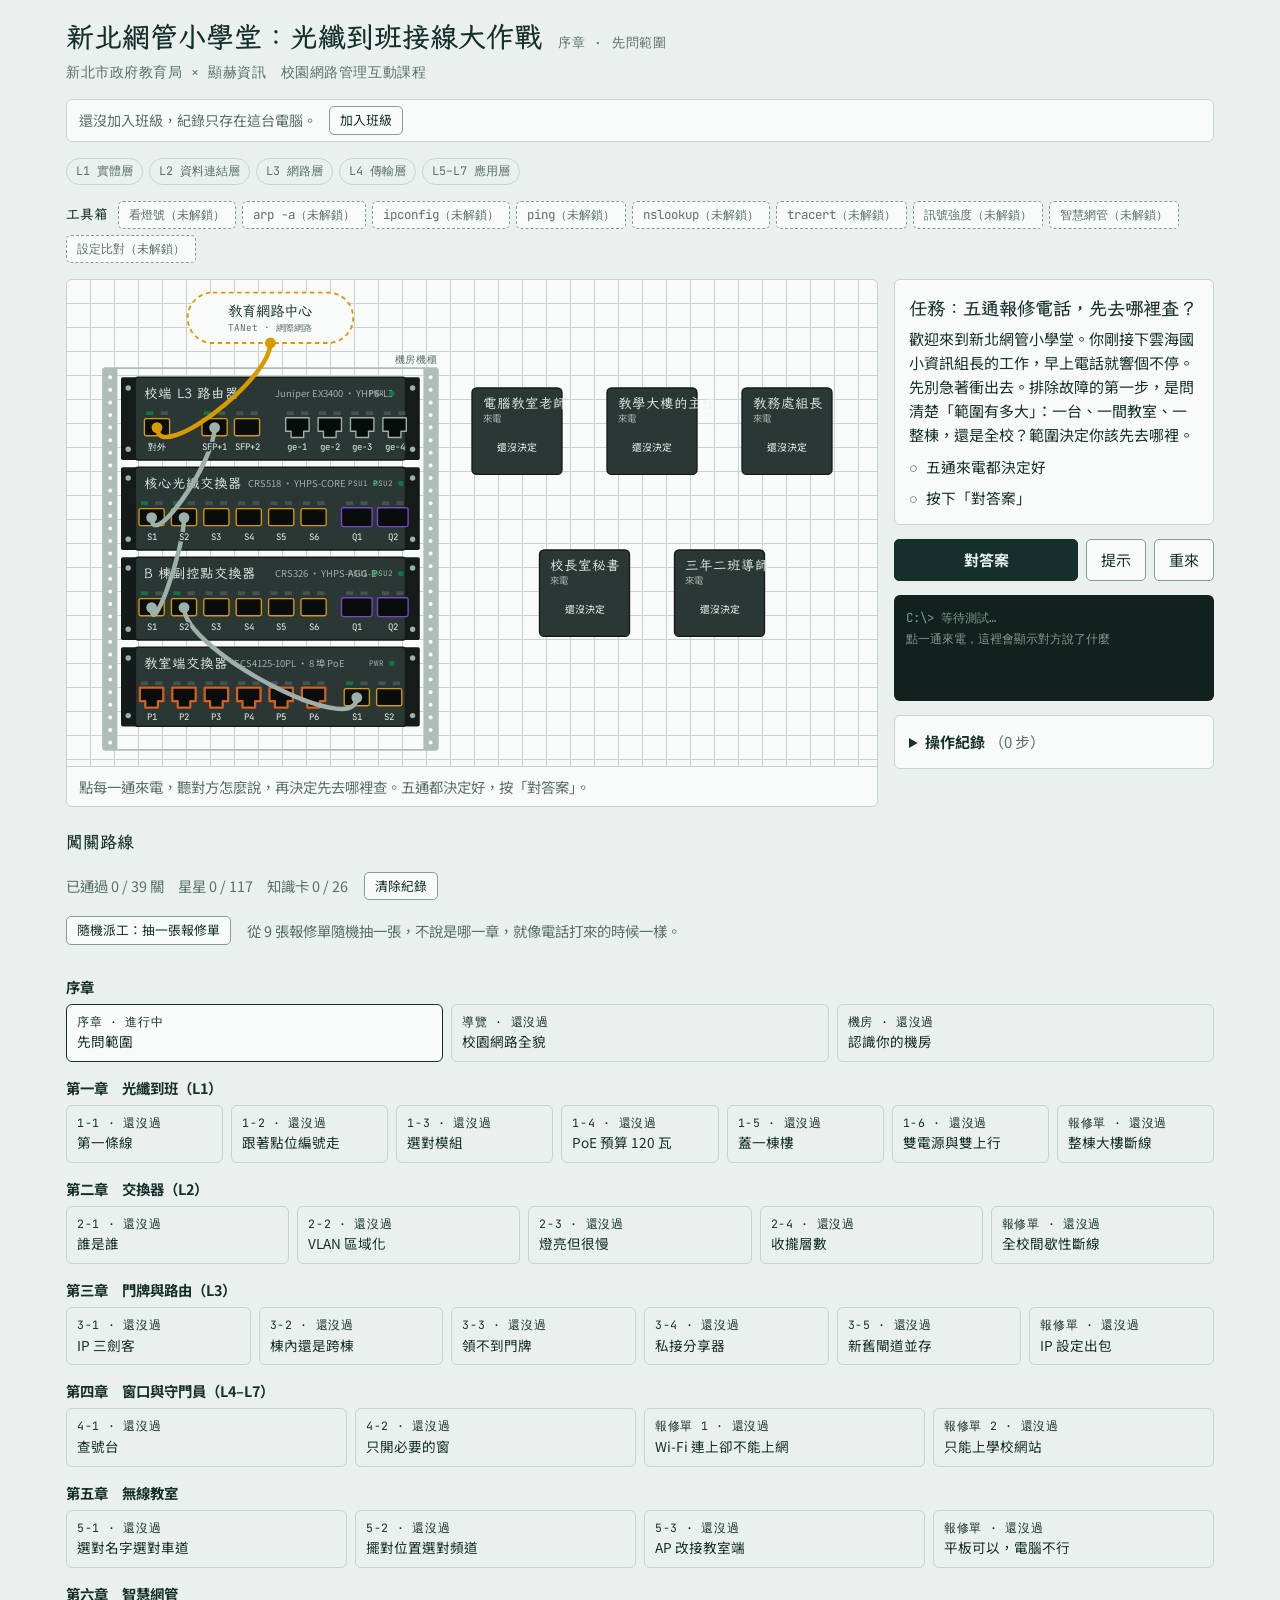
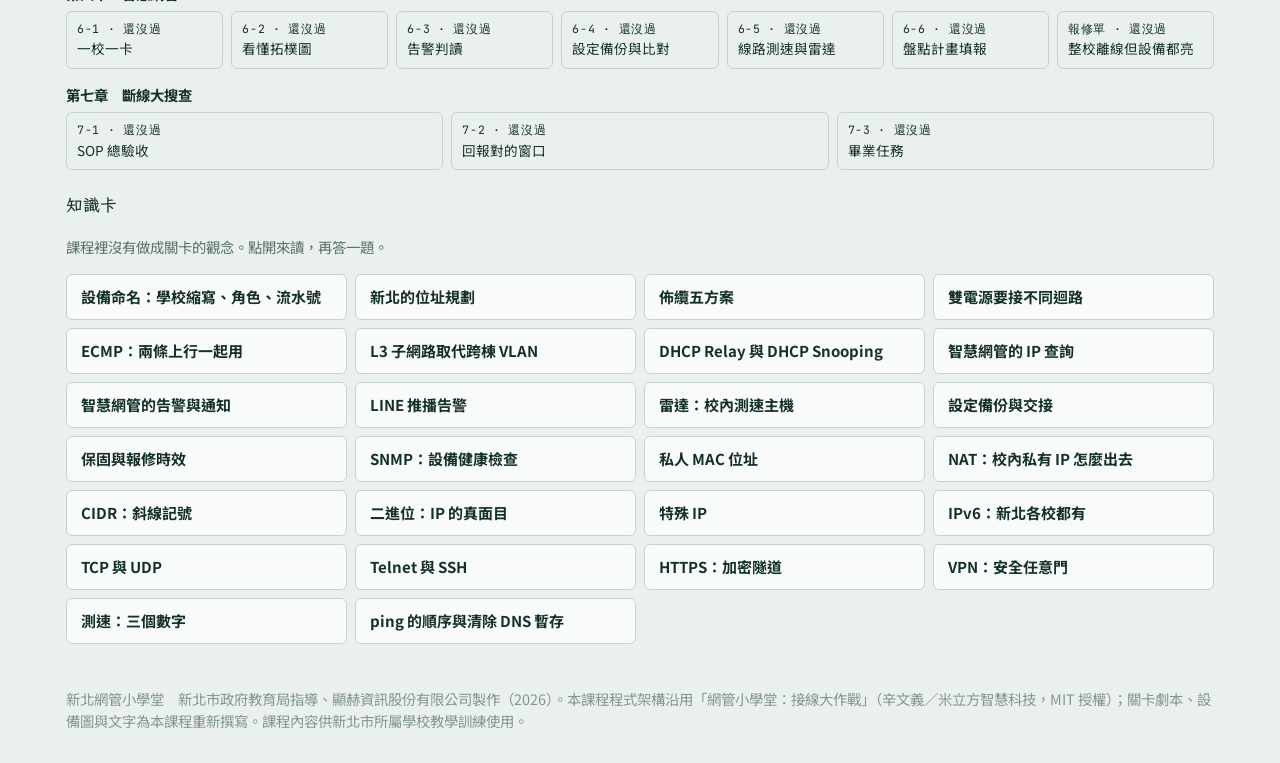
==== commit 7ff56541: "雷達知識卡與 6-5 學習重點改依老闆口徑：內建 sp 測速網站，分析壅塞在校內或校外 Co-Authored-By: Claude Fable 5.1 <noreply@anthropic.com>" ====
--- a/index.html
+++ b/index.html
@@ -2540,7 +2540,7 @@
       extra: '逐段測速看「今日」和「基準」差多少，雷達看和網卡速度差多少',
       passMsg: '過關！你會用兩種測速把慢的那一段找出來了。',
       hints: ['逐段測速每一段都有基準值。今日吞吐遠低於基準、丟包明顯，那一段就是退化。', '逐段測速只量到教室端為止。教室端到電腦這一段要看雷達。', '雷達的數字和電腦網卡速度比：網卡 1 Gbps 卻只跑 94 Mbps，問題在教室裡；逐段都正常就不是光纖的問題。'],
-      learn: ['<strong>逐段測速</strong>由核心與副控交換器內建功能定時量測，與各鏈路自身 7 天基準線比較；退化鏈路可在設備頁看趨勢。教室端不納入，避免占用副控處理器。', '<strong>雷達</strong>是每校一台的校內測速主機，教室電腦用瀏覽器連過去就能量到機房；測速流量由電腦和雷達產生，不經過交換器處理器。', '兩種結果合起來看：逐段退化在光纖段，請光纖到班維護廠商；逐段正常、雷達慢，問題在教室裡，自己處理。'],
+      learn: ['<strong>逐段測速</strong>由核心與副控交換器內建功能定時量測，與各鏈路自身 7 天基準線比較；退化鏈路可在設備頁看趨勢。教室端不納入，避免占用副控處理器。', '<strong>雷達</strong>是校內測速主機，內建 sp 測速網站，教室電腦用瀏覽器連上就能量測教室、校內骨幹到學校機房的品質，用來分析壅塞是在校內還是校外；測速流量由電腦和雷達產生，不經過交換器處理器。', '兩種結果合起來看：逐段退化在光纖段，請光纖到班維護廠商；逐段正常、雷達慢，問題在教室裡，自己處理。'],
       tip: '實務經驗：老師說「慢」，先看逐段測速有沒有退化，再請老師用雷達測一次。兩個數字一拿到，該找誰就清楚了。',
       see: ['radar', 'speed'],
       home: ['在自己學校的一間教室用瀏覽器連雷達測一次，記下上下行速度和電腦網卡速度。']
@@ -2922,7 +2922,7 @@
     ['nmsip', '智慧網管的 IP 查詢', '智慧網管「報表 › IP 查詢」輸入一個 IP，系統從各校 L3 的 ARP 表與交換器 MAC 表比對，直接回答它在哪一校、哪一台交換器、第幾埠、什麼時候出現過。教育網路中心通報某 IP 中毒時，先查它，再到現場。', '教育網路中心通報 10.213.87.77 對外攻擊，第一步做什麼？', ['到機房把核心重開', '到智慧網管的 IP 查詢輸入它，找出交換器與埠', '請老師把電腦重灌'], 1, '對。先查到埠，再去拔線，再掃毒。'],
     ['nmsalarm', '智慧網管的告警與通知', '智慧網管的告警分十一類（IP 衝突、非法 IP、非法 DHCP、IP 與 Port 流量、Port Loop、CPU、RAM、CRC、離線、未知設備），另有對外設備離線、Radar 異常、單位流量異常、趨勢異常。可以用 LINE、Telegram 或 E-mail 推播。「單位資訊」每校一列，離線欄的格式是離線／告警／總數。', '告警卡上 AP 欄顯示 3 / 0 / 120，代表什麼？', ['3 台離線、0 筆告警、總共 120 台', '3 筆告警、0 台離線、120 台在線', '3 台在線、120 台離線'], 0, '對。先看離線數和總數的比例，再決定要不要立即處理。'],
     ['line', 'LINE 推播告警', '智慧網管「系統 › LINE」可以把告警推到資訊組長的 LINE。目前全市約六成學校有訂閱。訂閱後人為問題（私接、撞號、迴圈）常常在老師打電話之前就知道了。E-mail 通知要另外設定 SMTP 與收件人。', '哪一種告警最適合推到手機立即處理？', ['RAM 負載 88% 持續一週', '非法 DHCP', '未知設備'], 1, '對。非法 DHCP 代表有人私接分享器，整間教室會有的通有的不通，越早處理越好。'],
-    ['radar', '雷達：校內測速主機', '每校一台雷達綁定校內 IP，教室電腦用瀏覽器連過去就能量到機房的上下行速率，測速流量由電腦與雷達產生，不經過交換器處理器。逐段測速只量核心與副控之間，教室端到電腦這一段靠雷達。雷達也是智慧網管偵測校內告警的探針，Radar 異常代表校內那一側失聯。', '老師說教室很慢，逐段測速都正常，接下來做什麼？', ['請廠商換光纖', '請老師用瀏覽器連雷達測一次', '把副控重開'], 1, '對。逐段正常代表光纖段沒問題，問題在教室裡，雷達的數字會告訴你。'],
+    ['radar', '雷達：校內測速主機', '校內測速主機（雷達）內建 sp 測速網站，教室電腦用瀏覽器連上就能量測校內網路品質（教室、校內骨幹、學校機房），用來進一步分析網路壅塞是在校內還是校外。逐段測速只量核心與副控之間，教室端到電腦這一段靠雷達。雷達也是智慧網管偵測校內告警的探針，Radar 異常代表校內那一側失聯。', '老師說教室很慢，逐段測速都正常，接下來做什麼？', ['請廠商換光纖', '請老師用瀏覽器連雷達測一次', '把副控重開'], 1, '對。逐段正常代表光纖段沒問題，問題在教室裡，雷達的數字會告訴你。'],
     ['backup', '設定備份與交接', '資產管理平台每週備份核心、副控、教室端的設定，預設保留 52 份，可以把目前設定和任一備份逐行比對、還原到指定版本。改設定之前先備份；改完記下日期、改了什麼、為什麼改。管理帳號密碼集中保管，不要只存在一個人的腦袋裡。', '要修改副控的 VLAN 設定之前，第一件事應該做什麼？', ['直接改，改壞再改回來', '先在平台備份目前的設定', '先把副控重開一次'], 1, '對。有備份，改壞了才回得去。改完也要記錄改了什麼。'],
     ['sla', '保固與報修時效', '光纖到班案的設備與光纖線路保固 5 年，自總驗收合格日起算，另附佈線系統原廠二十年以上長期使用保證。報修到場時數依建議書載明，偏鄉另計。保固期間設備若原廠停售或停產（EOS、EOL）要無償更換；保固第三年後有一次性清潔保養。既有設備與校端 L3 的保固依教育局原合約。', '光纖到班案的設備保固從哪一天開始算？', ['該校施工完成那一天', '全案總驗收合格日', '設備到貨日'], 1, '對。是全案總驗收合格日，不是各校完工日，所以先完工的學校實際保固更長。'],
     ['snmp', 'SNMP：設備健康檢查', '智慧網管用 SNMP v2c 或 v3 定時問每台交換器、路由器與 AP：CPU 多高、每個埠流量多少；設備也能主動發出警報（Trap）。拓樸圖靠 LLDP 與 SNMP 自動畫出來。本案三層設備都以 SNMP、SSHv2、LLDP、Syslog 納管，不依賴原廠專屬軟體。', '盤點表的「支援 SNMP」填 N 的設備，智慧網管看得到它的流量嗎？', ['看得到', '看不到，無法納管', '只看得到一半'], 1, '對。沒有 SNMP 就沒有流量與狀態，拓樸上也畫不出來。'],
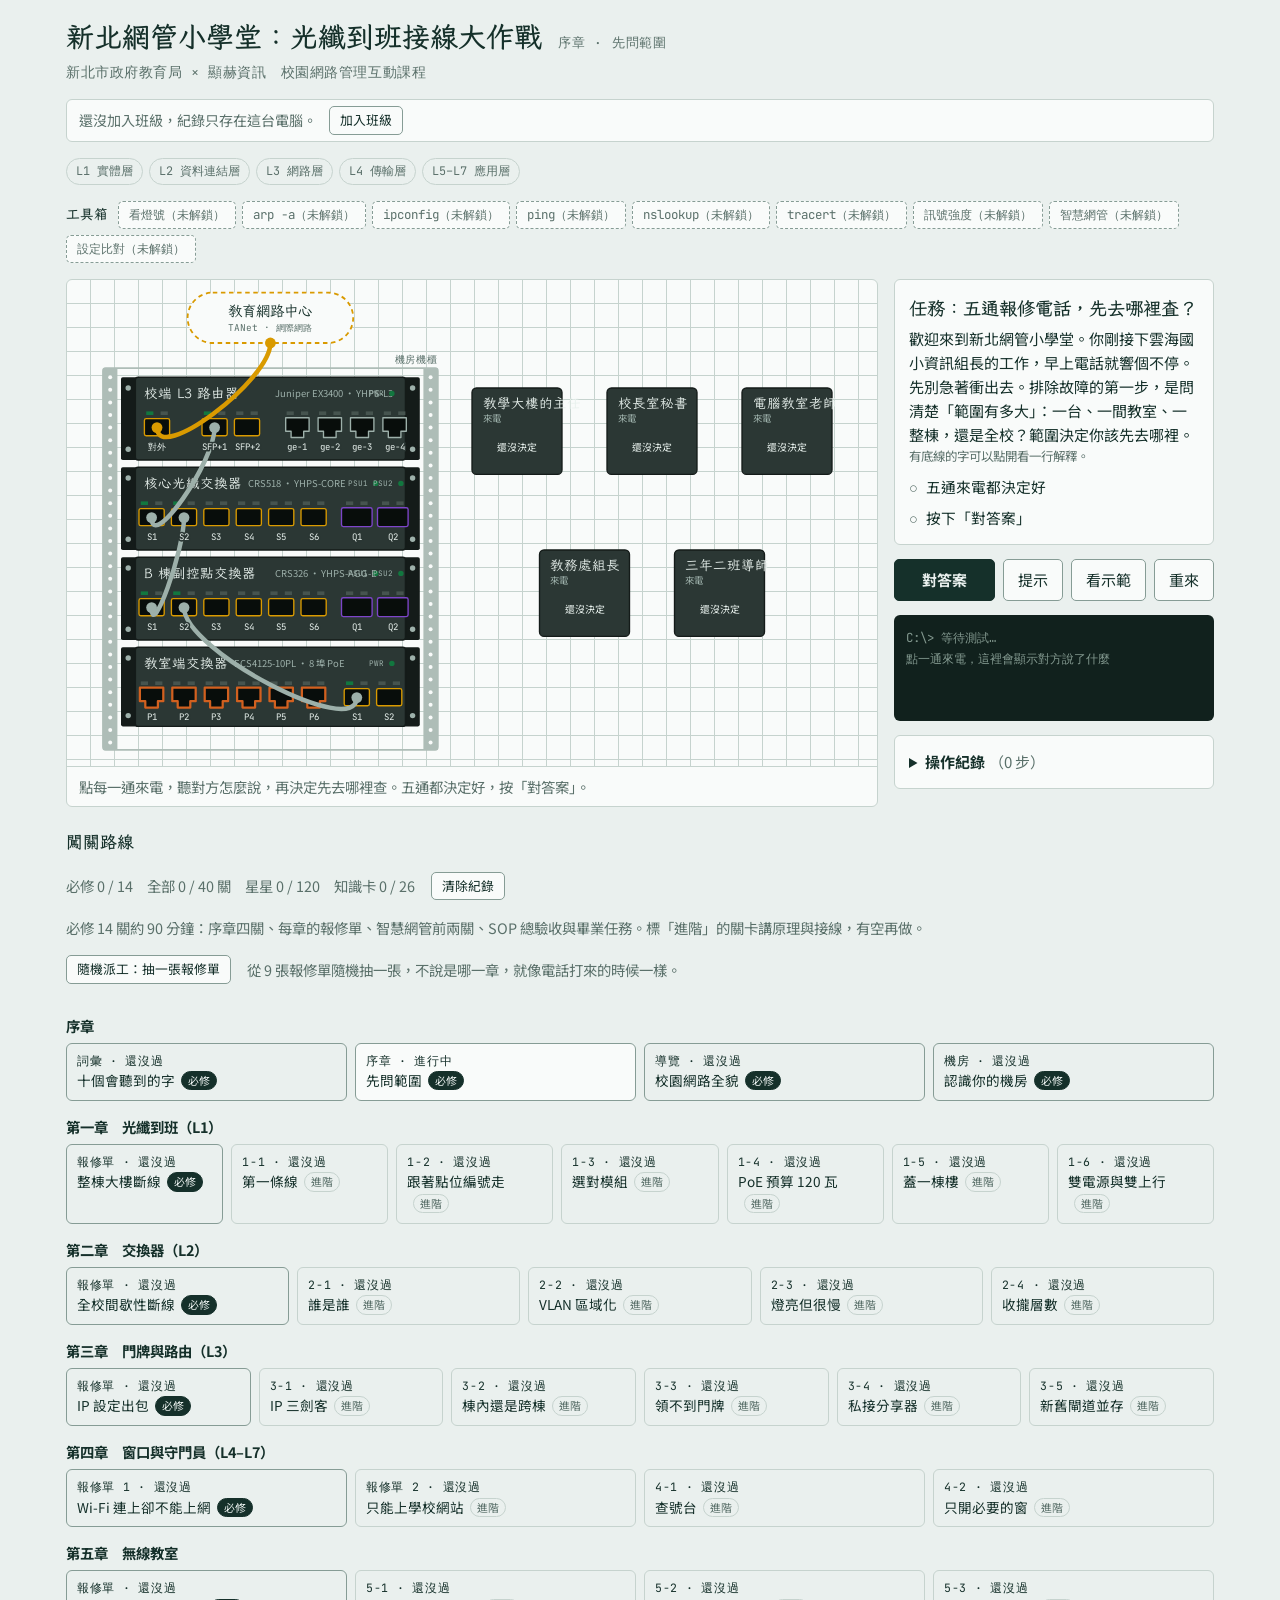
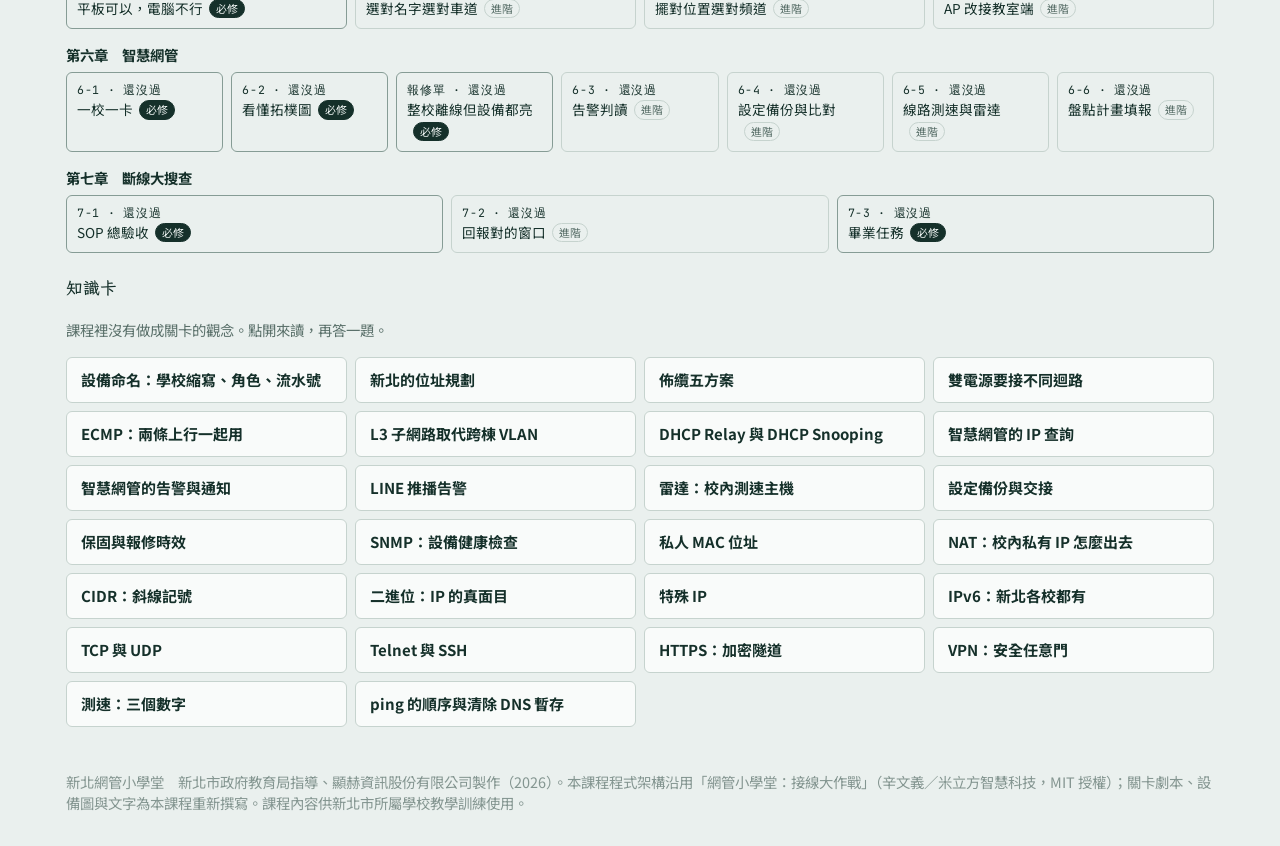
==== commit 378a3b7d: "初學者優化：術語白話註解、十個會聽到的字、報修單排每章第一關、必修與進階分流、答錯反白卡住設備、看示範 Co-Authored-By: Claude Fable 5.1 <noreply@anthro" ====
--- a/index.html
+++ b/index.html
@@ -273,6 +273,20 @@
 .nms-card .tagt{fill:var(--ink)}
 .dev .pwr.psu1,.dev .pwr.psu2{fill:var(--ok)} .dev.psu1off .pwr.psu1,.dev.psu2off .pwr.psu2{fill:var(--led-off)}
 
+/* 術語底線與浮動解釋 */
+.gl{border-bottom:1.5px dotted var(--cable);cursor:help;color:inherit}
+.gl:hover,.gl:focus-visible{background:color-mix(in srgb,var(--cable) 14%,transparent);outline:none}
+#gltip{position:absolute;z-index:50;max-width:330px;background:var(--surface);color:var(--ink);border:1px solid var(--cable);border-radius:6px;padding:8px 12px;font-size:.88rem;line-height:1.5;box-shadow:0 4px 14px rgba(0,0,0,.18)}
+#gltip b{color:var(--cable);margin-right:4px}
+.glnote{font-size:.78rem;color:var(--muted);margin-top:4px}
+/* 答錯時卡住的那一台 */
+@keyframes stuckpulse{50%{opacity:.35}}
+.dev.stuck>.body,.dev.stuck>.ear,.dev.stuck>.plate{stroke:var(--bad);stroke-width:4;animation:stuckpulse .6s ease-in-out 6}
+/* 路線圖必修／進階 */
+.road li em{display:inline-block;font-style:normal;font-size:.68rem;margin-left:6px;padding:0 6px;border-radius:999px;border:1px solid var(--line);color:var(--muted);vertical-align:1px}
+.road li.req em{background:var(--ink);color:var(--bg);border-color:var(--ink)}
+.road li.req{border-style:solid;border-color:var(--device-edge)}
+
 </style>
 </head>
 <body>
@@ -316,6 +330,7 @@
       <div class="box">
         <h2 id="task"></h2>
         <p id="intro"></p>
+        <p class="glnote">有底線的字可以點開看一行解釋。</p>
         <ul class="goal" id="goals"></ul>
         <div class="inv" id="inv" aria-label="剩餘線材"></div>
         <div class="kinds" id="kinds" hidden></div>
@@ -324,6 +339,7 @@
       <div class="btns">
         <button class="go" id="test">測試連線</button>
         <button id="hintBtn">提示</button>
+        <button id="demo">看示範</button>
         <button id="reset">重來</button>
       </div>
       <p class="hint" id="hint" hidden></p>
@@ -345,6 +361,7 @@
 
   <h2 class="road-h">闖關路線</h2>
   <p class="progrow"><span id="prog"></span><button id="wipe">清除紀錄</button></p>
+  <p class="progrow">必修 14 關約 90 分鐘：序章四關、每章的報修單、智慧網管前兩關、SOP 總驗收與畢業任務。標「進階」的關卡講原理與接線，有空再做。</p>
   <p class="progrow"><button id="disp">隨機派工：抽一張報修單</button><span id="disptext"></span><span id="dispn"></span></p>
   <div id="road"></div>
 
@@ -354,6 +371,7 @@
   <p class="progrow foot">新北網管小學堂　新北市政府教育局指導、顯赫資訊股份有限公司製作（2026）。本課程程式架構沿用「網管小學堂：接線大作戰」（辛文義／米立方智慧科技，MIT 授權）；關卡劇本、設備圖與文字為本課程重新撰寫。課程內容供新北市所屬學校教學訓練使用。</p>
 </div>
 <div id="printcard"></div>
+<div id="gltip" hidden></div>
 <script>
 (function(){
 /* ===== 01_head.js ===== */
@@ -845,10 +863,123 @@
   const FIBER_KIND = { fiber: { name: 'OS2 單模光纖', note: '兩端 LR 模組已裝', far: '10 公里', max: 10000, cost: '', media: 'sfp', direct: true, sw: 'lr' } };
   const FIBER_UTP_KINDS = { utp: { name: 'Cat6 網路線', max: 100, far: '100 公尺', cost: '$', media: 'rj' }, ...FIBER_KIND };
 
+  /* ===== 術語白話表：關卡文字第一次出現時可點開一行解釋 ===== */
+  const GLOSSARY = {
+    '光纖': '用玻璃纖維傳光訊號的線，不怕距離遠、不怕電磁干擾。本案教室到副控、副控到核心都是光纖。',
+    '單模光纖': '芯很細的光纖，配 LR 模組可以跑 10 公里。本案全校都用這種（OS2）。',
+    '多模光纖': '芯比較粗的光纖，配 SR 模組只能跑幾百公尺。本案不佈多模。',
+    '光模組': '插在交換器 SFP+ 插槽裡的小盒子，把電訊號變成光。兩端要同一種。',
+    'LR 模組': '10GBASE-LR，配單模光纖的 10G 光模組，本案三層共用。',
+    'SFP+': '交換器上給光模組或 DAC 插的黃框插槽，速度 10G。',
+    'SFP28': '和 SFP+ 長得一樣的插槽，但可以跑到 25G。新核心有 16 個。',
+    'QSFP28': '比較大的插槽，可以跑 100G，或用分接線拆成 4 個 25G。',
+    'DAC': '兩頭自帶接頭的 10G 銅纜，不用光模組，只能接 3 公尺內，適合同一個機櫃。',
+    '皮纜': '埋在管路裡、連到每間教室的 4 芯光纖。2 芯在線、2 芯備援。',
+    '壁掛收容盒': '教室牆上的小盒子，皮纜在這裡收尾，用跳線接教室端交換器。',
+    '光纖終端箱': '副控機櫃裡收皮纜另一頭的箱子，每一埠對一間教室。',
+    'PoE': '用網路線順便送電，AP、攝影機、IP 電話不用另外插電。',
+    '802.3at': 'PoE 的一種規格，單一埠最多 30 W。',
+    '交換器': '把一群設備接在一起的盒子，看 MAC 位址決定往哪一埠送。',
+    '教室端交換器': '每間教室壁掛箱裡的那台，8 個埠接電腦與 AP，光纖上行回副控。',
+    '副控': '每棟一台的交換器，收容該棟每間教室的光纖，也是這一棟的閘道。',
+    '副控點交換器': '每棟一台的交換器，收容該棟每間教室的光纖，也是這一棟的閘道。',
+    '核心': '主機房那台最大的交換器，各棟副控的光纖都集中到它，再接校端 L3。',
+    '核心光纖交換器': '主機房那台最大的交換器，各棟副控的光纖都集中到它，再接校端 L3。',
+    '校端 L3': '學校原有的 Juniper 路由器，各網段的閘道、DHCP 與對教育局的線路都在它身上。',
+    '校端 L3 路由器': '學校原有的 Juniper 路由器，各網段的閘道、DHCP 與對教育局的線路都在它身上。',
+    'L3': '第三層，看 IP 位址決定封包往哪裡送。路由器和副控都做這件事。',
+    'L2': '第二層，看 MAC 位址在同一個網段裡轉送。交換器做這件事。',
+    'VLAN': '把一台交換器切成幾個互不相通的隔間，像在同一棟樓裡隔出不同辦公室。',
+    'Trunk': '同時載運好幾個 VLAN 的埠，交換器之間、接 AP 的埠都要設成它。',
+    'IP': '設備在網路上的門牌，例如 10.213.250.60。',
+    'IP 位址': '設備在網路上的門牌，例如 10.213.250.60。',
+    '閘道': '這個網段通往外面的大門，電腦要送到別的網段時就交給它。',
+    '子網路遮罩': '劃出同一個社區的範圍，前面幾段相同的 IP 才是鄰居。',
+    'DHCP': '電腦開機時自動幫它領門牌的服務，不用一台一台手動設。',
+    'DHCP Relay': '副控把教室的領門牌請求轉送到校端 L3，因為廣播出不了棟。',
+    'DHCP Snooping': '教室端只相信上行埠送來的門牌，私接的分享器發的假門牌會被丟掉。',
+    'DNS': '查號台，把網址換成 IP。',
+    'ARP': '查某個 IP 現在是哪張網卡在用的機制，指令是 arp -a。',
+    'MAC': '網卡出廠就燒好的身分證，例如 3c-52-82-1a-9f-04。',
+    'MAC 位址': '網卡出廠就燒好的身分證，例如 3c-52-82-1a-9f-04。',
+    'ECMP': '兩條上行同時用，一條斷了另一條馬上接手。',
+    'ACL': '存取控制清單，決定哪些來源可以連到哪些服務。',
+    'SSID': '無線網路的名字，例如 YHPS-Teacher。',
+    '告警': '智慧網管偵測到異常時發出的通知，例如離線、IP 衝突、Port Loop。',
+    '拓樸': '智慧網管自動畫出來的設備連接圖，離線的設備會標紅框。',
+    '拓樸圖': '智慧網管自動畫出來的設備連接圖，離線的設備會標紅框。',
+    '雷達': '校內測速主機，教室電腦用瀏覽器連上就能量校內網路品質。',
+    'Radar': '校內測速主機，教室電腦用瀏覽器連上就能量校內網路品質。',
+    'CRC Error': '封包傳到一半壞掉的次數，多半是線路或模組品質問題。',
+    'Port Loop': '兩台交換器之間多接了一條線繞成圈，廣播封包不停打轉。',
+    '廣播風暴': '迴圈造成的廣播封包不停繞圈，把全校頻寬吃光。',
+    'STP': '交換器自動擋掉迴圈的機制。',
+    'SNMP': '智慧網管定時問設備狀態與流量用的協定。',
+    'UPS': '不斷電系統，停電時撐住設備幾十分鐘。',
+    'dBm': '無線訊號強度的單位，越接近 0 越強，-65 以上才穩。',
+    '基準線': '這一段線路平常 7 天的平均表現，今天差很多就是退化。',
+    '盤點計畫': '智慧網管裡各校自己登錄設備資料的表，教育局拿來規劃汰換。'
+  };
+
 /* ===== 10_ch0.js ===== */
   /* ===== 關卡資料 ===== */
   const LEVELS = [
     /* ===== 序章 ===== */
+    {
+      key: 'words', no: 39, id: '詞彙', chap: CH0, osi: [], sh: false,
+      name: '十個會聽到的字',
+      task: '任務：先認識十個接手後一定會聽到的字',
+      min: 0, max: 0, s2: 'first', firstLabel: '一次就全部答對', testLabel: '對答案', goalLast: '按下「對答案」',
+      idle: '點一個字，這裡會顯示它的白話解釋，再選它最像什麼',
+      intro: '廠商、教育網路中心、智慧網管的告警，都會用這十個字跟你說話。不用背定義，先知道每個字在講哪一層、像生活裡的什麼。之後每一關的文字裡，有底線的字都可以點開看解釋。',
+      start: '點每一個字，讀一行解釋，再選「它最像什麼」。十個都選好，按「對答案」。',
+      devs: (() => { const o = { l3: L3(), core: CORE(), aggr: AGGR('B'), sw: EDGE() }; for (let i = 1; i <= 10; i++) o['e' + i] = WDEV('', ''); return o })(),
+      fixed: SWFIX(),
+      lay: {
+        wide: { W: 900, H: 560, net: { x: 226, y: 44 }, rack: { x: 40, y: 98, w: 372, h: 424 }, pos: { l3: [60, 108], core: [60, 208], aggr: [60, 308], sw: [60, 408], e1: [440, 100], e2: [555, 100], e3: [670, 100], e4: [785, 100], e5: [440, 240], e6: [555, 240], e7: [670, 240], e8: [785, 240], e9: [497, 380], e10: [727, 380] } },
+        narrow: { W: 440, H: 1000, net: { x: 220, y: 42 }, rack: { x: 34, y: 98, w: 372, h: 420 }, pos: { l3: [54, 108], core: [54, 208], aggr: [54, 308], sw: [54, 408], e1: [14, 540], e2: [170, 540], e3: [326, 540], e4: [14, 660], e5: [170, 660], e6: [326, 660], e7: [14, 780], e8: [170, 780], e9: [326, 780], e10: [170, 900] } }
+      },
+      need: [], allow: () => '這一關不用接線。點右邊的字。', noCut: '這一關不用動線。',
+      // [字, 白話解釋, 正解比喻, 兩個錯的比喻]
+      W: [
+        ['光纖', '用光傳資料的線，不怕遠、不怕干擾。本案教室到副控、副控到核心都是它。', '高速公路', ['門牌', '查號台']],
+        ['光模組', '插在交換器黃框插槽裡的小盒子，把電變成光。兩端要同一種（本案都是 LR）。', '高速公路兩端的收費站', ['社區大門', '電話簿']],
+        ['PoE', '用網路線順便送電，AP 和攝影機不用另外插電。', '電線和網路線合成一條', ['停車場', '門牌']],
+        ['VLAN', '把一台交換器切成幾個互不相通的隔間。', '同一棟樓裡的不同辦公室', ['高速公路', '門牌']],
+        ['IP 位址', '設備在網路上的門牌，例如 10.213.250.60。', '門牌', ['查號台', '社區大門']],
+        ['閘道', '這個網段通往外面的大門，要送到別的網段就交給它。', '社區大門', ['門牌', '電話簿']],
+        ['DHCP', '電腦開機時自動幫它領門牌。', '戶政事務所自動發門牌', ['查號台', '保全']],
+        ['DNS', '把網址換成 IP。', '查號台', ['門牌', '高速公路']],
+        ['告警', '智慧網管偵測到異常時發的通知：離線、IP 衝突、Port Loop。', '警報器', ['地圖', '門牌']],
+        ['拓樸圖', '智慧網管自動畫出來的設備連接圖，離線的標紅框。', '地圖', ['警報器', '查號台']]
+      ],
+      init() {
+        const ord = shuffle([0, 1, 2, 3, 4, 5, 6, 7, 8, 9]);
+        ord.forEach((w, i) => { const d = this.devs['e' + (i + 1)]; d.w = 105; d.row = this.W[w]; d.name = this.W[w][0]; d.sub = ''; d.pick = ''; d.tag = '還沒選' });
+        return { cables: [], intro: this.intro }
+      },
+      onDev(id) {
+        const d = D[id], r = d.row;
+        if (!r) { say('點右邊的十個字。'); return }
+        showTerm(`<span class="d">${r[0]}</span>\n${r[1]}`);
+        const opts = shuffle([r[2], ...r[3]]);
+        showActs(`${r[0]}最像生活裡的什麼？`, opts.map(o => [o, () => { d.pick = o; d.tag = o.slice(0, 8) }]))
+      },
+      check() {
+        const ids = Object.keys(D).filter(k => k[0] === 'e'), H = '十個字的比喻';
+        if (ids.some(id => !D[id].pick)) return { ok: false, free: true, head: H, lines: [], msg: '還有字沒選。每一個都點開來讀。' };
+        const ok = id => D[id].pick === D[id].row[2], lines = ids.map(id => `<span class="${ok(id)?'o':'x'}">${D[id].name}：${D[id].pick}${ok(id)?'':'　再想想'}</span>`), bad = ids.find(id => !ok(id));
+        return bad ? { ok: false, head: H, lines, msg: `${D[bad].name}：${D[bad].row[1]}` } : { ok: true, head: H, lines }
+      },
+      goals: [['十個字都選好', () => Object.keys(lvk('words').devs).filter(k => k[0] === 'e').every(id => lvk('words').devs[id].pick)]],
+      extra: '先讀解釋再選',
+      passMsg: '過關！這十個字之後每一關都會再看到，有底線的字可以隨時點開。',
+      hints: ['線路類（光纖、光模組、PoE）像道路；位址類（IP、閘道、DHCP、DNS）像門牌和查號台。', 'VLAN 是隔間，告警是警報器，拓樸圖是地圖。', '每個字點開都有一行白話解釋，照解釋選。'],
+      learn: ['<strong>線路類</strong>：光纖是高速公路，光模組是兩端的收費站，PoE 讓一條線同時送電。', '<strong>位址類</strong>：IP 是門牌，閘道是社區大門，DHCP 自動發門牌，DNS 是查號台。', '<strong>管理類</strong>：VLAN 是隔間，告警是警報器，拓樸圖是地圖。之後文字裡有底線的字都可以點開看解釋。'],
+      tip: '實務經驗：跟廠商或教育網路中心講電話時聽到不懂的字，直接問「那是哪一層的東西」，對方通常就會用白話解釋。',
+      home: ['把這十個字抄在一張卡上，旁邊寫自己學校對應的東西：閘道是哪一台、DNS 是多少、拓樸圖在智慧網管哪裡。']
+    },
+
     {
       key: 'pro', no: 25, id: '序章', chap: CH0, osi: [],
       name: '先問範圍',
@@ -1484,7 +1615,7 @@
         const notLinked = res.find(x => !x.r);
         if (notLinked) return { ok: false, free: true, head: H, lines, msg: `${D[notLinked.id].name}還沒有接線。` };
         const viaOld = res.find(x => x.r.devs.has('mini') || x.r.devs.has('old'));
-        if (viaOld) return { ok: false, free: true, head: H, lines, msg: `${D[viaOld.id].name}還是經過舊的串接。改接到新教室端交換器的 PoE 埠。` };
+        if (viaOld) return { ok: false, free: true, head: H, lines, msg: `${D[viaOld.id].name}還是經過舊的串接。改接到新教室端交換器的 PoE 埠。`, at: 'mini' };
         if (S().cabled('mini')) return { ok: false, head: H, lines, msg: '設備都改接好了，但小交換器還掛在網路上。把它的線拔掉收走，不然下次有人又會插回去。' };
         return { ok: true, head: H, lines }
       },
@@ -1691,7 +1822,7 @@
       check() {
         const ids = ['e1', 'e2', 'e3'], H = '從三台電腦各 ping 8.8.8.8', okd = id => { const c = this.cab(id); return c && !c.broken && !D[id].noip };
         const lines = ids.map(id => okd(id) ? `<span class="o">${D[id].name}：回覆自 8.8.8.8 時間=4ms</span>` : `<span class="x">${D[id].name}：傳輸失敗</span>`), bad = ids.find(id => !okd(id));
-        return bad ? { ok: false, free: true, head: H, lines, msg: `${D[bad].name}不能上網。點它執行 ipconfig，看它拿到什麼 IP。` } : { ok: true, head: H, lines }
+        return bad ? { ok: false, free: true, head: H, lines, msg: `${D[bad].name}不能上網。點它執行 ipconfig，看它拿到什麼 IP。`, at: bad } : { ok: true, head: H, lines }
       },
       goals: [['排除領不到 IP 的原因', () => { const L = lvk('3-3'); return ['e1', 'e2', 'e3'].every(id => !L.blocked(id)) }], ['讓電腦重新領到 IP', () => ['e1', 'e2', 'e3'].every(id => !lvk('3-3').devs[id].noip)]],
       extra: '由下往上查：先看燈，再看教室端，再看副控，最後看校端 L3',
@@ -1746,7 +1877,7 @@
       check() {
         const ids = ['e1', 'e2', 'e3'], H = `從三台電腦各 ping 校務系統 ${SRV}.5`, okd = id => this.cab(id) && !D[id].bad;
         const lines = ids.map(id => okd(id) ? `<span class="o">${D[id].name}：有回應</span>` : `<span class="x">${D[id].name}：要求等候逾時</span>`), bad = ids.find(id => !okd(id));
-        if (this.live()) return { ok: false, free: true, head: H, lines, msg: '亂發 IP 的設備還在網路上。點不能上網的電腦執行 ipconfig /all 和 arp -a，再去教室端交換器對 MAC 位址表。' };
+        if (this.live()) return { ok: false, free: true, head: H, lines, msg: '亂發 IP 的設備還在網路上。點不能上網的電腦執行 ipconfig /all 和 arp -a，再去教室端交換器對 MAC 位址表。', at: bad };
         if (!this.cab(this.rogue === 'e4' ? 'e5' : 'e4')) return { ok: false, free: true, head: H, lines, msg: '隔壁教室的印表機被你拔掉了，把它的線接回去。' };
         if (this.cab(this.rogue) && !bad) return { ok: false, head: H, lines, msg: 'DHCP Snooping 擋住了假門牌，電腦都正常了。但那台分享器還插在網路上，找到它拔掉，不然它的無線網路還在發送。' };
         return bad ? { ok: false, free: true, head: H, lines, msg: this.cab(bad) ? `分享器的假門牌被擋掉了，但${D[bad].name}手上還拿著它發的假門牌。點它，重新領一次 IP。` : `${D[bad].name}的線還沒接回去。` } : { ok: true, head: H, lines }
@@ -1807,7 +1938,7 @@
         const H = '從兩台電腦各 ping 閘道與 8.8.8.8', c = this.conflict(), none = D.aggr.cfg.gw20 !== GW && D.l3.cfg.vl20 === '停用';
         const st = c ? '時通時斷' : none ? '要求等候逾時' : '有回應';
         const lines = ['e1', 'e2'].map(id => `<span class="${c||none?'x':'o'}">${D[id].name}：閘道 ${st}　8.8.8.8 ${st}</span>`);
-        if (c) return { ok: false, free: true, head: H, lines, msg: `兩台設備同時用 ${GW}。照切換計畫，閘道留在副控，停用校端 L3 的 VLAN 20 介面。改之前先備份。` };
+        if (c) return { ok: false, free: true, head: H, lines, msg: `兩台設備同時用 ${GW}。照切換計畫，閘道留在副控，停用校端 L3 的 VLAN 20 介面。改之前先備份。`, at: 'l3' };
         if (none) return { ok: false, head: H, lines, msg: `現在沒有任何設備回應 ${GW}，整棟都出不去了。副控的 VLAN 20 介面要設成 ${GW} 並啟用。` };
         if (!this.done()) return { ok: false, head: H, lines, msg: `衝突解除了，但閘道還在校端 L3 上，切換計畫沒有完成。副控的 VLAN 20 介面要是 ${GW}，校端 L3 的介面要停用。` };
         return { ok: true, head: H, lines }
@@ -2017,7 +2148,7 @@
         const d = D.e2, ip = !d.noip, nm = ip && this.dnsOk(), H = '從老師的筆電測試';
         const lines = [ip ? '<span class="o">ping 8.8.8.8：有回應</span>' : '<span class="x">ping 8.8.8.8：傳輸失敗</span>', nm ? '<span class="o">開啟 www.google.com：成功</span>' : '<span class="x">開啟 www.google.com：找不到伺服器</span>'];
         if (nm && this.overlap()) return { ok: false, head: H, lines, msg: `筆電可以上網了，但 DHCP 範圍設到 ${GW}，那是閘道自己的位址。發到它的電腦會跟閘道撞號，全班都會斷線。範圍要照交接筆記設定。` };
-        return nm ? { ok: true, head: H, lines } : { ok: false, free: true, head: H, lines, msg: '還是不能上網。點筆電，先看 ipconfig /all，再做 ping 測試，判斷卡在哪一層。' }
+        return nm ? { ok: true, head: H, lines } : { ok: false, free: true, head: H, lines, msg: '還是不能上網。點筆電，先看 ipconfig /all，再做 ping 測試，判斷卡在哪一層。', at: 'e2' }
       },
       goals: [['筆電領到學校的 IP', () => !lvk('t4a').devs.e2.noip], ['網址可以換成 IP', () => { const d = lvk('t4a').devs.e2; return !d.noip && [DNS1, DNS2].includes(d.dns) }]],
       extra: '照順序查：IP 有沒有領到，ping IP 通不通，ping 網址通不通',
@@ -2271,7 +2402,7 @@
       },
       check() {
         const ok = this.ok(), H = '開啟校務系統', lines = ['<span class="o">學生平板：成功</span>', ok ? '<span class="o">老師的筆電：成功</span>' : '<span class="x">老師的筆電：無法連線</span>'];
-        return ok ? { ok: true, head: H, lines } : { ok: false, free: true, head: H, lines, msg: '筆電還是進不去。點筆電執行 ipconfig /all，看它連的是哪個 SSID、拿到什麼 IP，再開瀏覽器看看。' }
+        return ok ? { ok: true, head: H, lines } : { ok: false, free: true, head: H, lines, msg: '筆電還是進不去。點筆電執行 ipconfig /all，看它連的是哪個 SSID、拿到什麼 IP，再開瀏覽器看看。', at: 'e2' }
       },
       goals: [['筆電連上教師網路並通過認證', () => { const L = lvk('t5'), d = L.devs.e2; return d.ssid === 'YHPS-Teacher' && L.trunk && !d.noip && d.auth }]],
       extra: '先比較兩台的 SSID 和 IP，再決定怎麼處理',
@@ -2489,7 +2620,7 @@
         const H = '從 B203 教室電腦測試', ok = this.state === 'ok';
         const lines = [ok ? `<span class="o">ping ${GW}：有回應</span>` : `<span class="x">ping ${GW}：要求等候逾時</span>`, ok ? '<span class="o">ping 8.8.8.8：有回應</span>' : '<span class="x">ping 8.8.8.8：要求等候逾時</span>'];
         if (this.state === 'old') return { ok: false, head: H, lines: lines.concat(['<span class="x">B101、B102、B201 教室：領不到 IP</span>']), msg: '還原到太舊的版本，其他教室也斷了。再比對一次，還原到最新備份。' };
-        return ok ? { ok: true, head: H, lines } : { ok: false, free: true, head: H, lines, msg: 'B203 還是不通。點副控，先比對目前設定與最新備份。' }
+        return ok ? { ok: true, head: H, lines } : { ok: false, free: true, head: H, lines, msg: 'B203 還是不通。點副控，先比對目前設定與最新備份。', at: 'aggr' }
       },
       goals: [['比對過目前設定與備份', () => lvk('6-4').diffed], ['還原到正確的版本', () => lvk('6-4').state === 'ok']],
       extra: '先比對，看清楚差異那一行，再還原',
@@ -2710,7 +2841,7 @@
         const ok = this.web(), H = '從報修電腦開啟網頁', lines = [ok ? '<span class="o">www.google.com：成功</span>' : '<span class="x">www.google.com：無法連線</span>'];
         if (!ok && D.l3.cfg.end === GW && !D.e1.noip) return { ok: false, head: H, lines, msg: `DHCP 範圍設到 ${GW}，那是閘道自己的位址。發到它的電腦會跟閘道撞號。範圍要照交接筆記設定。` };
         if (ok && D.sw.ports.p2.vlan === 99) return { ok: false, head: H, lines, msg: '報修電腦好了，可是 P2 被改到 VLAN 99，隔壁電腦反而斷線了。只改有問題的那一埠。' };
-        return ok ? { ok: true, head: H, lines: lines.concat(RULENOTE(D.l3.cfg)) } : { ok: false, free: true, head: H, lines, msg: '還是不能上網。照 SOP 由下往上：連線燈、ipconfig、ping 閘道、ping 外面、ping 網址。' }
+        return ok ? { ok: true, head: H, lines: lines.concat(RULENOTE(D.l3.cfg)) } : { ok: false, free: true, head: H, lines, msg: '還是不能上網。照 SOP 由下往上：連線燈、ipconfig、ping 閘道、ping 外面、ping 網址。', at: 'e1' }
       },
       goals: [['找出原因並排除', () => lvk('7-1').web()]],
       extra: '每一步先確認再動手',
@@ -2942,16 +3073,19 @@
 
 /* ===== 81_road.js ===== */
   /* ===== 章節、報修單、工具箱 ===== */
+  // 每章報修單排第一關：先體驗「電話來了先看哪裡」，再回頭學原理
   const ROAD_DEF = [
-    [CH0, ['pro', 'tour', 'rack']],
-    ['第一章　光纖到班（L1）', ['1-1', '1-2', '1-3', '1-4', '1-5', '1-6', 't1']],
-    ['第二章　交換器（L2）', ['2-1', '2-2', '2-3', '2-4', 't2']],
-    ['第三章　門牌與路由（L3）', ['3-1', '3-2', '3-3', '3-4', '3-5', 't3']],
-    ['第四章　窗口與守門員（L4–L7）', ['4-1', '4-2', 't4a', 't4b']],
-    ['第五章　無線教室', ['5-1', '5-2', '5-3', 't5']],
-    ['第六章　智慧網管', ['6-1', '6-2', '6-3', '6-4', '6-5', '6-6', 't6']],
+    [CH0, ['words', 'pro', 'tour', 'rack']],
+    ['第一章　光纖到班（L1）', ['t1', '1-1', '1-2', '1-3', '1-4', '1-5', '1-6']],
+    ['第二章　交換器（L2）', ['t2', '2-1', '2-2', '2-3', '2-4']],
+    ['第三章　門牌與路由（L3）', ['t3', '3-1', '3-2', '3-3', '3-4', '3-5']],
+    ['第四章　窗口與守門員（L4–L7）', ['t4a', 't4b', '4-1', '4-2']],
+    ['第五章　無線教室', ['t5', '5-1', '5-2', '5-3']],
+    ['第六章　智慧網管', ['6-1', '6-2', 't6', '6-3', '6-4', '6-5', '6-6']],
     ['第七章　斷線大搜查', ['7-1', '7-2', '7-3']]
   ];
+  // 必修路線：序章四關、每章一張報修單、智慧網管兩關、SOP 總驗收、畢業任務；其餘為進階
+  const REQUIRED_DEF = ['words', 'pro', 'tour', 'rack', 't1', 't2', 't3', 't4a', 't5', '6-1', '6-2', 't6', '7-1', '7-3'];
   const TICKETS_DEF = ['t1', 't2', 't3', 't4a', 't4b', 't5', 't6', '7-1', '7-2'];
   const TOOLS_DEF = [
     ['看燈號', 't1', '回答「線有沒有通、設備有沒有電」。PSU 燈不亮是沒電；連線燈不亮是線或對面設備的問題；燈的顏色常代表速度。'],
@@ -2966,8 +3100,106 @@
   ];
   const ROAD = ROAD_DEF.map(c => [c[0], c[1].map(k => { const l = lvk(k); return [l.id, l.name, l.no] })]);
   const PLAY = ROAD.flatMap(c => c[1].map(r => r[2]));
+  const REQUIRED = REQUIRED_DEF.map(k => lvk(k).no);
+
+/* ===== 82_solutions.js ===== */
+  /* ===== 看示範：各關正解（由 test/_solutions.js 產生，勿手改） ===== */
+// 守門用：每關的解法（回傳 apply() 事件序列），只在測試時注入，不進成品
+const DEMO_SOL = {
+  'words': (L, D) => Object.keys(D).filter(k => k[0] === 'e').flatMap(id => [['d', id], ['b', D[id].row[2]]]).concat([['t']]),
+  'pro': (L, D) => ['e1','e2','e3','e4','e5'].flatMap(id => [['d', id], ['b', L.O[L.C[D[id].call][2]]]]).concat([['t']]),
+  'tour': (L, D) => L.R.flatMap(r => [['d', r[0]], ['b', L.O[L.ans(r)]]]).concat([['t']]),
+  'rack': (L, D) => ['l3','core','old','radar'].flatMap(id => [['d', id], ['b', L.ROLES[L.ANS[id]]]]).concat([['t']]),
+  '1-1': () => [['k','utp'],['c','pc.nic','sw.p1'],['k','fiber'],['c','sw.s1','aggr.s2'],['t']],
+  '1-2': () => [['k','utp'],['c','pc.nic','sw.p1'],['k','jump'],['c','sw.s1','box.p'],['c','term.b203','aggr.s2'],['t']],
+  '1-3': () => [['k','dac'],['c','l3.s1','core.s1'],['k','lr'],['m','core.s2'],['m','b1.sfp'],['m','core.s3'],['m','b2.sfp'],['k','smf'],['c','core.s2','b1.sfp'],['c','core.s3','b2.sfp'],['t']],
+  '1-4': (L) => [['d','sign'],['d',L.outlet],['c','ap1.p','sw.p1'],['c','ap2.p','sw.p2'],['c','cam.p','sw.p3'],['c','phone.p','sw.p4'],['c','sign.p','sw.p5'],['c','pc.nic','sw.p6'],['t']],
+  '1-5': () => [['c','core.s2','da.up'],['c','core.s3','db.up'],['c','da.d1','a1.up'],['c','da.d2','a2.up'],['c','db.d1','b1.up'],['c','db.d2','b2.up'],['t']],
+  '1-6': () => ['core','da','db'].flatMap(id => [['d', id], ['f','psu1','迴路 1（UPS）'], ['f','psu2','迴路 2（市電）'], ['b','關閉']]).concat([['c','da.up','core.s2'],['c','da.up2','core.s3'],['c','db.up','core.s4'],['c','db.up2','core.s5'],['t']]),
+  't1': (L, D, cables) => {
+    const B = L.bld.toLowerCase(), ev = [];
+    if (L.cause === 'cut') { const i = cables.findIndex(c => c.broken); const c = cables[i]; ev.push(['s', i], ['b', '拔掉這條線'], ['c', c.a, c.b]) }
+    else ev.push(['d', 'd' + B], ['b', L.cause === 'nopower' ? '檢查電源線與插座' : '重新開機']);
+    ev.push(['t']); return ev
+  }
+};
+Object.assign(DEMO_SOL, {
+  '2-1': (L, D, cables) => { const i = cables.findIndex(c => c.a.startsWith(L.t + '.') || c.b.startsWith(L.t + '.')); return [['s', i], ['b', '拔掉這條線'], ['t']] },
+  '2-2': (L) => ['e1','e2','e3','e4','e5'].flatMap(id => [['k', 'v' + L.want[id]], ['v', 'sw.p' + L.port[id]]]).concat([['t']]),
+  '2-3': (L, D, cables) => { const f = ['e1','e2','e3'].find(id => D[id].forced); if (f) return [['d', f], ['b', '改成自動協商'], ['t']]; const i = cables.findIndex(c => c.slow); const c = cables[i]; return [['s', i], ['b', '拔掉這條線'], ['c', c.a, c.b], ['t']] },
+  '2-4': () => [['s', 2], ['b', '拔掉這條線'], ['s', 1], ['b', '拔掉這條線'], ['s', 0], ['b', '拔掉這條線'], ['c', 'ap.p', 'sw.p1'], ['c', 'pc.nic', 'sw.p2'], ['t']],
+  't2': (L, D, cables) => { const i = cables.findIndex(c => c.rogue); return [['s', i], ['b', '拔掉這條線'], ['t']] },
+  '3-1': (L) => [['d', 'e1'], ['f', 'ip', L.devs.e2.sub.replace(/\.\d+$/, '.60')], ['f', 'mask', '255.255.255.0'], ['f', 'gw', L.devs.e2.sub.replace(/\.\d+$/, '.254')], ['b', '關閉'], ['t']],
+  '3-2': (L, D) => ['e1','e2','e3','e4','e5'].flatMap(id => [['d', id], ['b', L.local(D[id].ip) ? '直接送（同一個網段）' : '交給閘道（不同網段）']]).concat([['t']]),
+  '3-3': (L, D, cables) => {
+    const ev = [], gw = L.devs.e1.ipv ? L.devs.e1.ipv.replace(/\.\d+$/, '.254') : null;
+    if (L.cause === 'loose') { const i = cables.findIndex(c => c.broken); const c = cables[i]; ev.push(['s', i], ['b', '拔掉這條線'], ['c', c.a, c.b]) }
+    if (L.cause === 'pool') ev.push(['d', 'l3'], ['b', '擴大可發放範圍']);
+    if (L.cause === 'vlan') ev.push(['d', 'sw'], ['b', '把所有埠改回 VLAN 20']);
+    if (L.cause === 'relay') ev.push(['d', 'aggr'], ['b', '把 DHCP Relay 指向校端 L3（' + (D.e1.ipv || D.e2.ipv || D.e3.ipv || '10.213.250.101').replace(/\.\d+$/, '.254') + '）']);
+    for (const id of ['e1','e2','e3']) if (D[id].noip) ev.push(['d', id], ['b', '重新領 IP（ipconfig /renew）']);
+    ev.push(['t']); return ev
+  },
+  '3-4': (L, D, cables) => { const i = cables.findIndex(c => c.a.startsWith(L.rogue + '.') || c.b.startsWith(L.rogue + '.')); const ev = [['s', i], ['b', '拔掉這條線']]; for (const id of ['e1','e2','e3']) if (D[id].bad) ev.push(['d', id], ['b', '重新領 IP（ipconfig /renew）']); ev.push(['t']); return ev },
+  '3-5': () => [['d', 'aggr'], ['b', '備份目前設定'], ['d', 'l3'], ['b', '備份目前設定'], ['d', 'l3'], ['b', '修改 VLAN 20 介面'], ['f', 'vl20', '停用'], ['b', '關閉'], ['t']],
+  't3': (L, D) => { const ids = ['e1','e2','e3','e4']; const gw = D.e1.cfg.gw === D.e2.cfg.gw ? D.e1.cfg.gw : D.e3.cfg.gw; const net = gw.replace(/\.\d+$/, ''); const i = ids.findIndex((id, n) => { const c = D[id].cfg; return c.gw !== gw || c.mask !== '255.255.255.0' || c.ip !== net + '.6' + (n + 1) }); const id = ids[i], c = D[id].cfg, k = c.gw !== gw ? ['gw', gw] : c.mask !== '255.255.255.0' ? ['mask', '255.255.255.0'] : ['ip', net + '.6' + (i + 1)]; return [['d', id], ['f', k[0], k[1]], ['b', '關閉'], ['t']] }
+});
+Object.assign(DEMO_SOL, {
+  '4-1': (L, D) => { const good = L.devs.e1.cfg.dns === '1.2.3.4' ? '163.20.1.1' : '163.20.1.1'; return [['d','e1'],['b','nslookup www.google.com'],['d','e1'],['b','修改 DNS 設定'],['f','dns',good],['b','關閉'],['t']] },
+  '4-2': (L) => { const sc = L.sc, V = '只允許廠商的 IP', w = sc.web ? '允許' : '拒絕'; return [['d','l3'],['f','p80',w],['f','p443',w],['f','p22',sc.ssh?V:'拒絕'],['f','p23','拒絕'],['f','p3389',sc.rdp?V:'拒絕'],['f','other','拒絕'],['b','關閉'],['t']] },
+  't4a': (L, D) => { const net = D.l3.cfg.end.replace(/\.\d+$/, ''); if (L.cause === 'pool') return [['d','l3'],['b','修改 DHCP 設定'],['f','end',net+'.200'],['b','關閉'],['d','e2'],['b','重新領 IP'],['t']]; if (L.cause === 'dhcpdns') return [['d','l3'],['b','修改 DHCP 設定'],['f','dns','163.20.1.1'],['b','關閉'],['d','e2'],['b','重新領 IP'],['t']]; return [['d','e2'],['b','網路介面卡設定'],['f','mode','自動取得'],['b','關閉'],['t']] },
+  't4b': (L) => L.orig === 'dns' ? [['d','e2'],['b','修改 DNS 轉送'],['f','fwd','163.20.1.1'],['b','關閉'],['t']] : [['d','l3'],['b','修改存取控制規則'],['f','r105','停用'],['b','關閉'],['t']],
+  '5-1': (L) => ['e1','e2','e3','e4','e5'].flatMap(id => [['d', id], ['f','ssid',L.want[id][0]], ['f','band',L.want[id][1] || '5 GHz'], ['b','關閉']]).concat([['t']]),
+  '5-2': () => [['e1','1'],['e2','6'],['e3','11']].flatMap(([id, ch]) => [['d', id], ['f','ch',ch], ['f','pos','天花板中央'], ['b','關閉']]).concat([['t']]),
+  '5-3': () => [['s',0],['b','拔掉這條線'],['c','ap.p','sw.p1'],['d','sw'],['f','p1','Trunk（放行 30、100、200）'],['b','關閉'],['t']],
+  't5': (L) => L.cause === 'guest' ? [['d','e2'],['b','改連 YHPS-Teacher'],['t']] : L.cause === 'auth' ? [['d','e2'],['b','在登入頁輸入學校帳號'],['t']] : [['d','sw'],['b','把 VLAN 200 加進 Trunk'],['d','e2'],['b','重新領 IP'],['t']]
+});
+Object.assign(DEMO_SOL, {
+  '6-1': (L, D) => ['e1','e2','e3','e4','e5','e6'].flatMap(id => [['d', id], ['b', L.O[D[id].row[7]]]]).concat([['t']]),
+  '6-2': (L, D) => Object.keys(D).flatMap(id => [['d', id], ['b', L.O[L.ans(id)]]]).concat([['t']]),
+  '6-3': (L, D) => ['e1','e2','e3','e4','e5','e6'].flatMap(id => [['d', id], ['b', L.O[D[id].row[2]]]]).concat([['t']]),
+  '6-4': () => [['d','aggr'],['b','比對目前設定與最新備份'],['d','aggr'],['b','還原到最新備份（上週日）'],['t']],
+  '6-5': (L) => ['s1','s2','s3'].flatMap(id => [['d', id], ['b', id === L.bad ? '退化' : '正常']]).concat([['t']]),
+  '6-6': (L) => ['l3','sw'].flatMap(id => [['d', id], ...Object.entries(L.GOOD[id]).map(([k, v]) => ['f', k, v]), ['b','關閉']]).concat([['t']]),
+  't6': (L, D) => { const gw = D.e1.sub.replace(/\.\d+$/, '.254'); return [['d','e1'],['b','ping 閘道 ' + gw],['d','e1'],['b','ping 8.8.8.8'],['d','e1'],['b','ping 教網 DNS'],['d','e1'],['b','tracert 教網 DNS'],['d','e2'],['f','scope','全校'],['f','gw','通'],['f','dns','不通'],['f','hop','第 ' + L.hop + ' 站之後'],['f','who','教育網路中心'],['b','關閉'],['t']] }
+});
+Object.assign(DEMO_SOL, {
+  '7-1': (L, D, cables) => {
+    const ev = [], net = D.e2.sub.replace(/\.\d+$/, '');
+    if (L.cause === 'loose') { const c = cables[0]; ev.push(['s', 0], ['b', '拔掉這條線'], ['c', c.a, c.b], ['d', 'e1'], ['b', '重新領 IP']) }
+    if (L.cause === 'vlan') ev.push(['d', 'sw'], ['b', '修改埠的 VLAN'], ['f', 'p1', 'VLAN 20'], ['b', '關閉'], ['d', 'e1'], ['b', '重新領 IP']);
+    if (L.cause === 'pool') ev.push(['d', 'l3'], ['b', '修改 DHCP 設定'], ['f', 'end', net + '.200'], ['b', '關閉'], ['d', 'e1'], ['b', '重新領 IP']);
+    if (L.cause === 'dns') ev.push(['d', 'l3'], ['b', '修改 DHCP 設定'], ['f', 'dns', '163.20.1.1'], ['b', '關閉'], ['d', 'e1'], ['b', '重新領 IP']);
+    if (L.cause === 'rule') ev.push(['d', 'l3'], ['b', '修改存取控制規則'], ['f', 'r105', '停用'], ['b', '關閉']);
+    ev.push(['t']); return ev
+  },
+  '7-2': (L, D) => { const C = L.CASES[L.k], gw = D.e1.sub.replace(/\.\d+$/, '.254'); return [['d','e1'],['b','ping 閘道 ' + gw],['d','e1'],['b','ping 8.8.8.8'],['d','e1'],['b','tracert 教網 DNS'],['d','e1'],['b','看教室端的燈'],['d','l3'],['b','查看智慧網管系統告警'],['d','e2'],['f','scope','全校'],['f','gw',C.gw?'通':'不通'],['f','ext','不通'],['f','hop',C.hop],['f','who',C.who],['b','關閉'],['t']] },
+  '7-3': () => null
+});
 
 /* ===== 90_tail.js ===== */
+  /* ---------- 術語白話：關卡文字裡每個術語第一次出現時加底線，點開看一行解釋 ---------- */
+  const GL_KEYS = Object.keys(GLOSSARY).sort((a, b) => b.length - a.length);
+  const GL_RE = new RegExp('(?<![A-Za-z0-9])(?:' + GL_KEYS.map(k => k.replace(/[.*+?^${}()|[\]\\]/g, '\\$&')).join('|') + ')(?![A-Za-z0-9])', 'g');
+  function gl(text, isHtml) {
+    const parts = (isHtml ? sp(String(text)) : esc(sp(String(text)))).split(/(<[^>]+>)/), seen = new Set();
+    return parts.map(p => p.startsWith('<') ? p : p.replace(GL_RE, m => { if (seen.has(m)) return m; seen.add(m); return `<span class="gl" tabindex="0" role="button" data-gl="${m}">${m}</span>` })).join('')
+  }
+  function glShow(g) {
+    const k = g.dataset.gl, tip = $('gltip');
+    if (!GLOSSARY[k]) return;
+    tip.innerHTML = `<b>${esc(k)}</b>　${esc(GLOSSARY[k])}`;
+    tip.hidden = false;
+    const r = g.getBoundingClientRect();
+    tip.style.left = Math.max(8, Math.min(window.scrollX + r.left, window.scrollX + document.documentElement.clientWidth - 340)) + 'px';
+    tip.style.top = (window.scrollY + r.bottom + 6) + 'px'
+  }
+  document.addEventListener('click', e => { const g = e.target.closest && e.target.closest('.gl'); if (g) { e.preventDefault(); glShow(g) } else if (!e.target.closest('#gltip')) $('gltip').hidden = true });
+  document.addEventListener('keydown', e => { const g = e.target.closest && e.target.closest('.gl'); if (g && (e.key === 'Enter' || e.key === ' ')) { e.preventDefault(); glShow(g) } if (e.key === 'Escape') $('gltip').hidden = true });
+  // 答錯時把封包卡住的那一台設備反白幾秒
+  function flashDev(id) { const g = gDev[id]; if (!g) return; g.classList.add('stuck'); setTimeout(() => g.classList.remove('stuck'), 4000) }
+  let DEMO = false; // 看示範：自動播放正解，這一局不計分、不存檔
+
   /* ---------- 狀態 ---------- */
   // 存檔：SAVE[關卡索引] = {cur: 這一局, done: 最近一次過關的那一局}，每局是 {s: 亂數種子, e: 操作清單, w: 過關星數}
   let SAVE = {};
@@ -4301,7 +4533,8 @@
     return {
       ok,
       segs,
-      devs
+      devs,
+      deep
     };
   }
 
@@ -4386,6 +4619,7 @@
           finishWin()
         } else {
           if (!r.free) fails++;
+          if (r.at) flashDev(r.at);
           say(r.msg, 'bad')
         }
         fin0()
@@ -4408,8 +4642,12 @@
         fails++;
         pkt.setAttribute('class', 'pkt bad');
         term(['<span class="x">要求等候逾時。</span>', '<span class="x">要求等候逾時。</span>', '已傳送 = 2，已收到 = 0，遺失 = 2 (100%)']).then(() => {
+          if (r.deep && r.deep !== 'net') flashDev(dv(r.deep));
           say(LV.diagnose(S()), 'bad');
-          fin()
+          busy = false;
+          $('test').disabled = false;
+          place();
+          setTimeout(() => pkt.setAttribute('visibility', 'hidden'), 2500)
         });
         return
       }
@@ -4457,13 +4695,36 @@
       })
     }
   };
+  $('demo').onclick = async () => {
+    if (busy || replaying || VIEW) return;
+    const sol = DEMO_SOL[LV.key];
+    if (!sol) return;
+    DEMO = true;
+    fresh('示範開始：看每一步怎麼做。示範的這一局不計分，看完按「重來」自己做一次。');
+    const myGen = gen;
+    let ev = null;
+    try { ev = sol(LV, D, cables) } catch (e) {}
+    if (!ev) { DEMO = false; return }
+    $('log').open = true;
+    for (const e of ev) {
+      if (gen !== myGen) return;
+      let ok = false;
+      try { ok = apply(e) } catch (x) {}
+      if (!ok) break;
+      while (busy) await new Promise(f => setTimeout(f, 30));
+      await new Promise(f => setTimeout(f, reduce ? 200 : 900));
+      if (gen !== myGen) return
+    }
+    if (gen !== myGen) return;
+    say('示範結束。操作紀錄列出了每一步。這一局不計分，按「重來」自己做一次。', 'ok')
+  };
   $('hintBtn').onclick = () => {
     const h = $('hint'),
       n = LV.hints.length,
       i = Math.min(hints, n - 1);
     rec(['h'], `看提示 ${i+1}`);
     h.hidden = false;
-    h.textContent = sp(`提示 ${i+1}/${n}：` + LV.hints[i]);
+    h.innerHTML = gl(`提示 ${i+1}/${n}：` + LV.hints[i]);
     hints++
   };
 
@@ -4489,7 +4750,7 @@
       n = 1 + s2 + s3;
     $('stars').innerHTML = '<b>' + '★'.repeat(n) + '</b>' + '★'.repeat(3 - n);
     if (testStep) testStep.t = `按「${LV.testLabel||'測試連線'}」：過關 ${'★'.repeat(n)}${'☆'.repeat(3-n)}`;
-    if (!VIEW) {
+    if (!VIEW && !DEMO) {
       PROG.lv[li] = Math.max(PROG.lv[li] || 0, n);
       saveProg();
       road();
@@ -4588,7 +4849,8 @@
       return {
         d,
         st: r.ok ? 'ok' : 'dead',
-        segs: r.segs
+        segs: r.segs,
+        deep: r.deep
       }
     });
     let i = 0;
@@ -4602,6 +4864,7 @@
             finishWin()
           }
           if (bad && !LV.freeTest) fails++;
+          if (bad) flashDev(bad.st === 'dead' && bad.deep && bad.deep !== 'net' ? dv(bad.deep) : Object.keys(D).find(k => D[k] === bad.d));
           if (bad && bad.st === 'nopower' && onPoe(Object.keys(D).find(k => D[k] === bad.d))) say(`${bad.d.name}沒有電。PoE 交換器的總供電不夠分了。點一下各台設備，看誰旁邊有插座可以改用變壓器。`, 'bad');
           else if (bad && bad.st === 'nopower') say(`${bad.d.name}沒有電。它插在一般埠，一般埠只傳資料、不供電。改插橘框的 PoE 埠。`, 'bad');
           else if (bad && bad.st === 'none') say(`${bad.d.name}還沒有接線。`, 'bad');
@@ -4647,15 +4910,15 @@
       t: 0
     };
     seed = R0.s;
-    REC = VIEW ? null : R0;
-    if (!VIEW) {
+    REC = VIEW || DEMO ? null : R0;
+    if (!VIEW && !DEMO) {
       (SAVE[li] = SAVE[li] || {}).cur = R0;
       saveSave()
     }
     if (LV.init) {
       const r = LV.init();
       cables = r.cables;
-      $('intro').textContent = sp(r.intro)
+      $('intro').innerHTML = gl(r.intro)
     }
     pend = null;
     won = false;
@@ -4677,6 +4940,7 @@
       viewGo(0);
       return
     }
+    DEMO = false;
     fresh('已全部重來。從任一個連接埠拉線開始。');
     REC.t = Date.now();
     saveSave(li)
@@ -4960,7 +5224,8 @@
     $('road').innerHTML = ROAD.map(c => `<h3 class="chap-h">${c[0]}</h3><ol class="road">` + c[1].map(r => {
       const n = PROG.lv[r[2]] || 0;
       const now = r[2] === li && !DISP;
-      return `<li class="${now?'now':''}"><button data-lv="${r[2]}"><span>${r[0]} · ${now?'進行中':n?'<b>'+'★'.repeat(n)+'</b>'+'☆'.repeat(3-n):'還沒過'}</span>${r[1]}</button></li>`
+      const req = REQUIRED.includes(r[2]);
+      return `<li class="${now?'now':''}${req?' req':''}"><button data-lv="${r[2]}"><span>${r[0]} · ${now?'進行中':n?'<b>'+'★'.repeat(n)+'</b>'+'☆'.repeat(3-n):'還沒過'}</span>${r[1]}<em>${req?'必修':'進階'}</em></button></li>`
     }).join('') + '</ol>').join('');
     summary();
   }
@@ -4996,10 +5261,12 @@
     D = LV.devs;
     $('lvl').textContent = DISP ? '隨機派工 · 報修單' : LV.id === LV.chap ? `${LV.id} · ${LV.name}` : `${LV.chap||CH1} · ${LV.id} ${LV.name}`;
     $('test').textContent = LV.testLabel || '測試連線';
-    $('task').textContent = sp(LV.task);
-    $('intro').textContent = sp(LV.intro);
-    $('learn').innerHTML = LV.learn.map(x => `<li>${sp(x)}</li>`).join('');
-    $('tip').textContent = sp(LV.tip);
+    $('task').innerHTML = gl(LV.task);
+    $('intro').innerHTML = gl(LV.intro);
+    $('learn').innerHTML = LV.learn.map(x => `<li>${gl(x, true)}</li>`).join('');
+    $('tip').innerHTML = gl(LV.tip);
+    $('demo').hidden = !DEMO_SOL[LV.key];
+    DEMO = false;
     $('see').hidden = !LV.see;
     $('see').innerHTML = LV.see ? '<h2>相關的知識卡</h2><div class="btns">' + LV.see.map(k => {
       const c = CARDS.find(x => x[0] === k);
@@ -5247,7 +5514,8 @@
     const lv = Object.keys(PROG.lv).length,
       st = Object.values(PROG.lv).reduce((a, b) => a + b, 0),
       cd = Object.keys(PROG.cd).length;
-    $('prog').textContent = `已通過 ${lv} / ${LEVELS.length} 關　星星 ${st} / ${LEVELS.length*3}　知識卡 ${cd} / ${CARDS.length}`
+    const rq = REQUIRED.filter(n => PROG.lv[n]).length;
+    $('prog').textContent = `必修 ${rq} / ${REQUIRED.length}　全部 ${lv} / ${LEVELS.length} 關　星星 ${st} / ${LEVELS.length*3}　知識卡 ${cd} / ${CARDS.length}`
   }
   addEventListener('afterprint', () => document.body.classList.remove('pc'));
   let armed = 0;
@@ -5318,7 +5586,7 @@
   };
 
   function track(ev) {
-    if (VIEW || replaying || !API || !WHO || WHO.bad || TEACH) return;
+    if (VIEW || DEMO || replaying || !API || !WHO || WHO.bad || TEACH) return;
     Q.push(ev);
     if (Q.length > 500) Q = Q.slice(-500);
     saveQ();
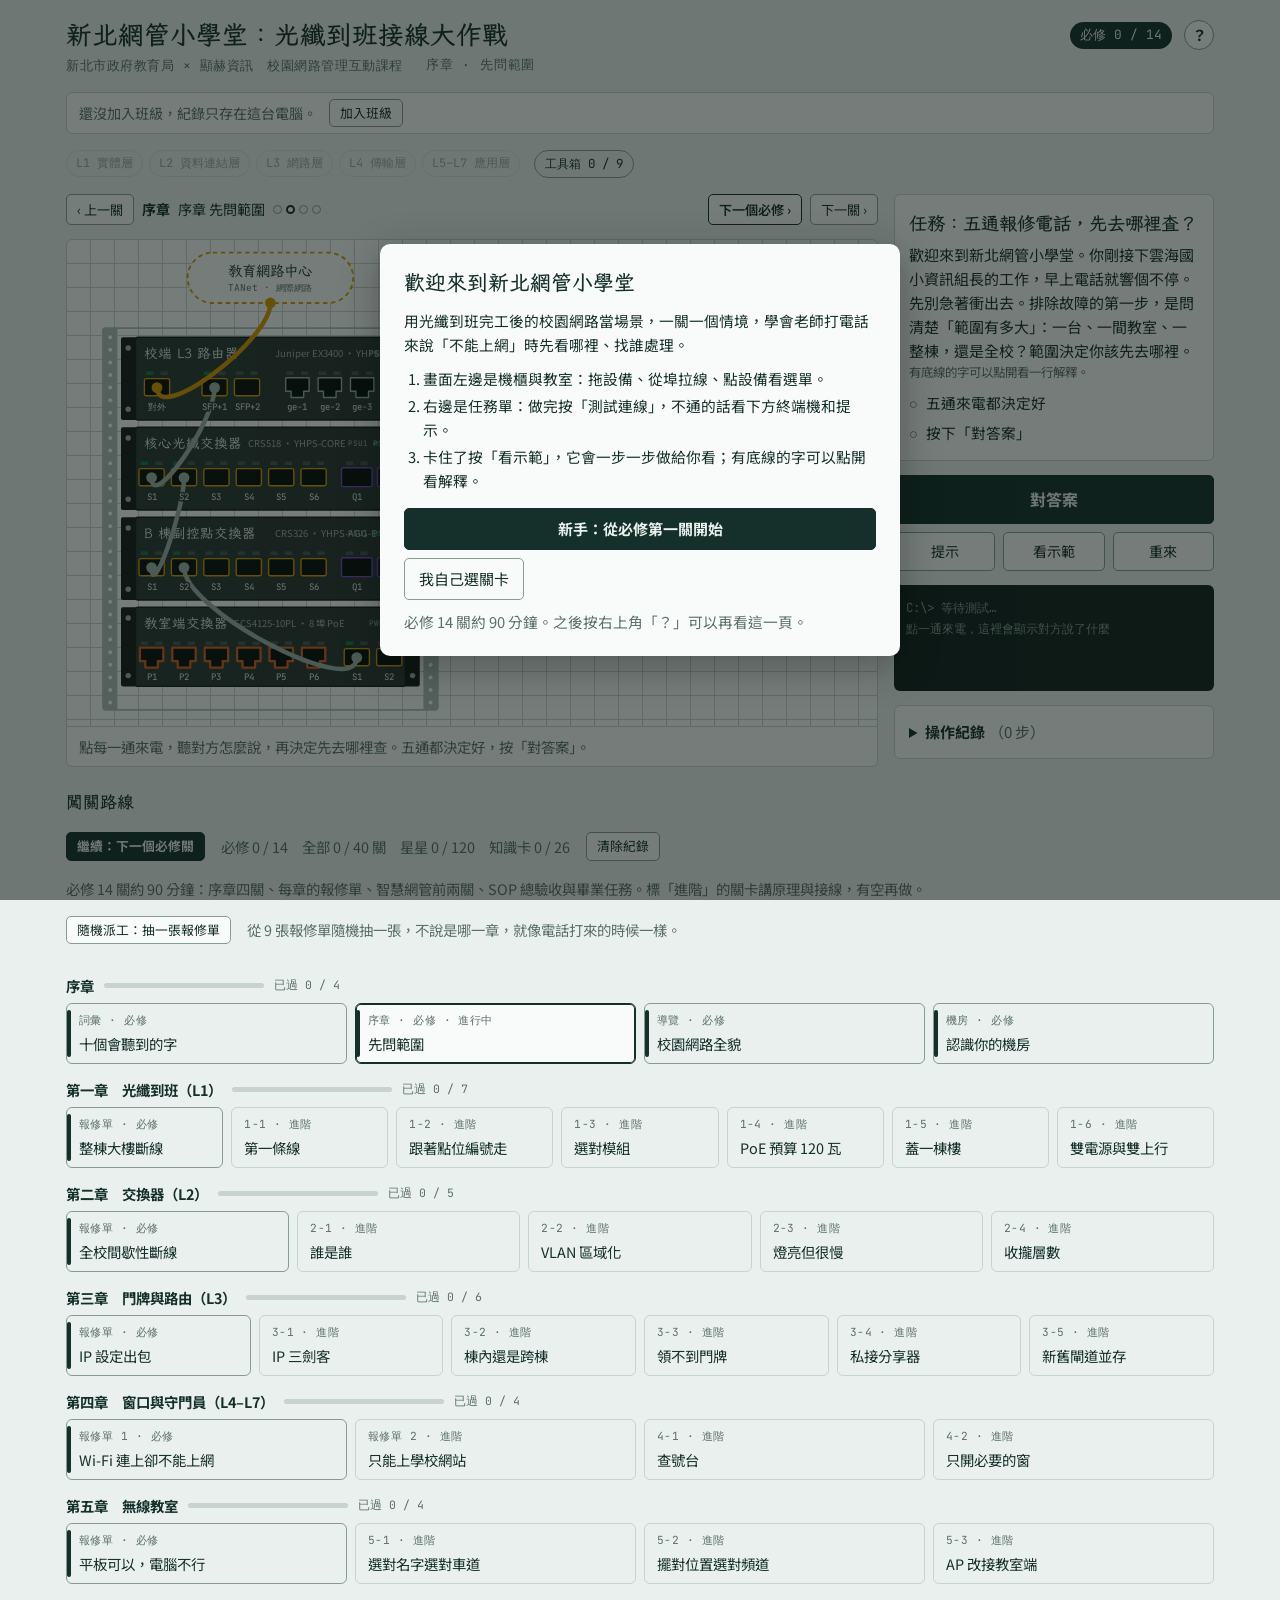
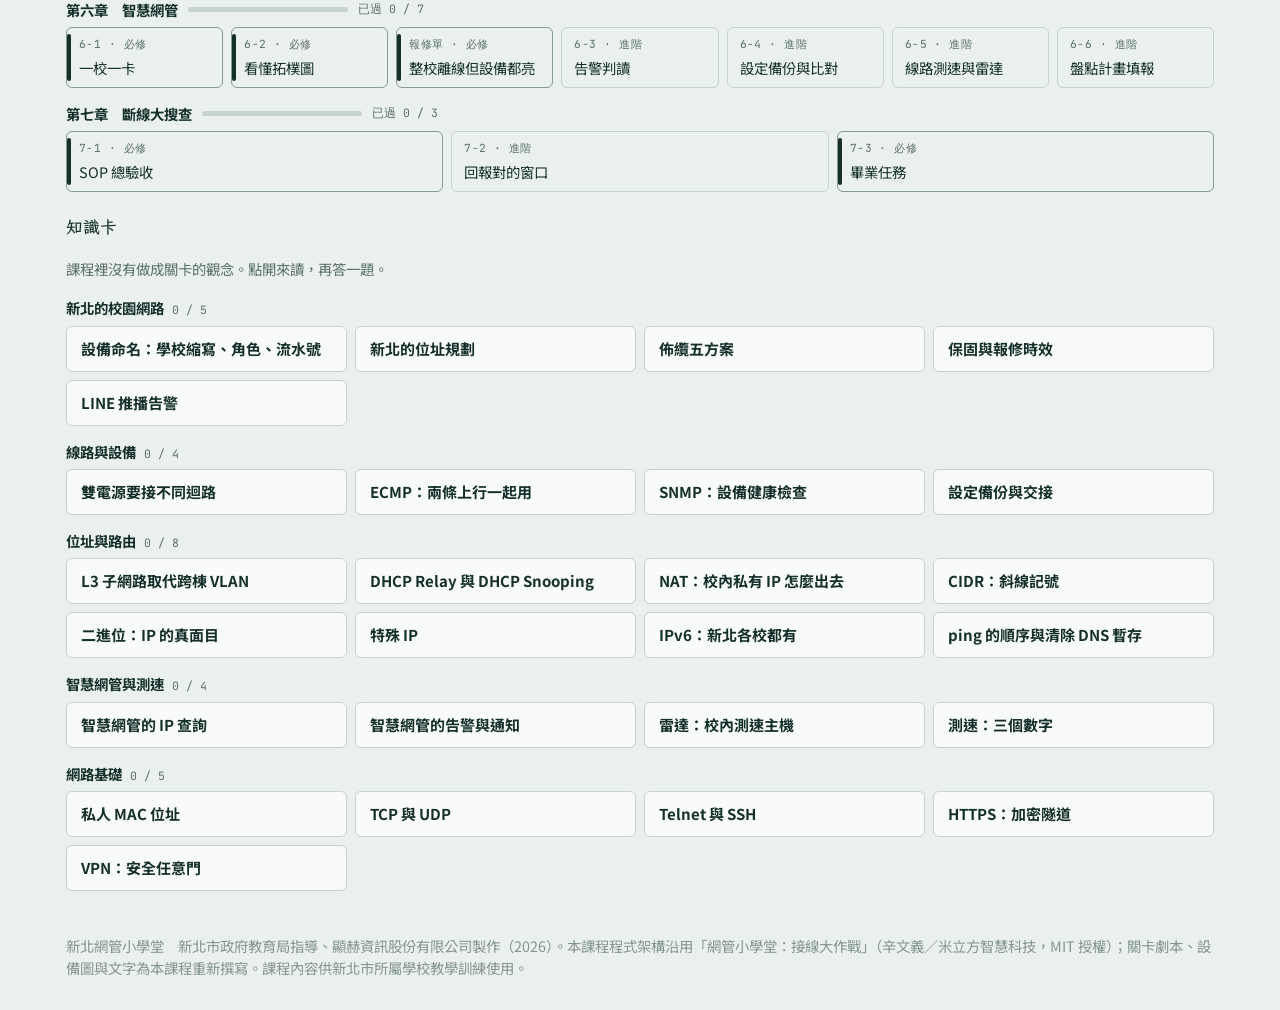
==== commit be8197ca: "版面優化八項：標籤精簡、關卡導覽列、手機順序與摺疊、舞台字級、按鈕層級、路線圖進度、知識卡分組、首次引導 Co-Authored-By: Claude Fable 5.1 <noreply@anthr" ====
--- a/index.html
+++ b/index.html
@@ -33,8 +33,11 @@
 *{box-sizing:border-box}
 body{background:var(--bg);color:var(--ink);font-family:var(--body);font-size:15px;line-height:1.6}
 .wrap{max-width:1180px;margin:0 auto;padding-inline:16px;padding-block:20px 32px;display:flex;flex-direction:column;gap:16px}
-header{display:flex;flex-wrap:wrap;align-items:baseline;gap:6px 16px}
-h1{font-family:var(--display);font-size:1.75rem;margin:0;line-height:1.2;text-wrap:balance}
+header{display:flex;flex-direction:column;gap:4px}
+.hrow{display:flex;align-items:center;gap:12px;flex-wrap:wrap}
+h1{font-family:var(--display);font-size:1.6rem;margin:0;line-height:1.2;text-wrap:balance;flex:1 1 auto}
+.reqprog{font-family:var(--mono);font-size:.8rem;padding:3px 10px;border-radius:999px;background:var(--ink);color:var(--bg);white-space:nowrap}
+.help{width:30px;height:30px;padding:0;border-radius:50%;font-weight:700;flex:0 0 auto}
 .lvl{font-family:var(--mono);font-size:.8rem;color:var(--muted);letter-spacing:.06em}
 .play{display:grid;grid-template-columns:minmax(0,1fr) 320px;gap:16px;align-items:start}
 @media (max-width:880px){.play{grid-template-columns:minmax(0,1fr)}}
@@ -126,11 +129,20 @@
 .win .fb.ok{color:var(--ok)} .win .fb.bad{color:var(--bad)}
 .sgrid{display:flex;flex-direction:column;gap:2px;font-size:.82rem;color:var(--muted);margin-top:6px}
 
-.road{display:grid;grid-template-columns:repeat(auto-fit,minmax(130px,1fr));gap:8px;margin:0;padding:0;list-style:none}
-.road li{border:1px dashed var(--line);border-radius:6px;padding:8px 10px;font-size:.85rem;color:var(--muted)}
-.road li.now{border:1.5px solid var(--ink);color:var(--ink);background:var(--surface)}
-.road span{display:block;font-family:var(--mono);font-size:.72rem;letter-spacing:.06em}
+.road{display:grid;grid-template-columns:repeat(auto-fit,minmax(150px,1fr));gap:8px;margin:0;padding:0;list-style:none}
+.road li{border:1px dashed var(--line);border-radius:6px;padding:8px 10px 8px 12px;font-size:.9rem;color:var(--muted);position:relative}
+.road li.req{border-style:solid;border-color:var(--device-edge);color:var(--ink)}
+.road li.req::before{content:"";position:absolute;left:0;top:6px;bottom:6px;width:4px;border-radius:2px;background:var(--ink)}
+.road li.done{color:var(--ink)}
+.road li.now{border:1.5px solid var(--ink);color:var(--ink);background:var(--surface);box-shadow:inset 0 0 0 1px var(--ink)}
+.road span{display:flex;justify-content:space-between;gap:6px;font-family:var(--mono);font-size:.7rem;letter-spacing:.04em;color:var(--muted);margin-bottom:2px}
 .road-h{font-family:var(--display);font-size:1.05rem;margin:6px 0 0}
+.chap-h{display:flex;align-items:center;gap:10px;margin:14px 0 6px}
+.chap-h h3{font-size:.9rem;font-weight:700;margin:0;color:var(--ink)}
+.chap-p{flex:0 1 160px;height:5px;border-radius:3px;background:var(--line);overflow:hidden}
+.chap-p i{display:block;height:100%;background:var(--ok)}
+.chap-h small{font-family:var(--mono);font-size:.72rem;color:var(--muted)}
+.go-req{background:var(--ink);color:var(--bg);border-color:var(--ink);font-weight:700}
 .cable.fixed{stroke:var(--metal-muted)} .plug.fixed{fill:var(--metal-muted)}
 .cable.wall{stroke:var(--muted);stroke-width:2.5;stroke-dasharray:3 6}
 .dev.passive .led{display:none} .dev.still{cursor:default} .dev.still.move{cursor:grab}
@@ -167,15 +179,29 @@
 .dev .tagt{fill:var(--metal-ink);font-family:var(--body);font-size:11px}
 .acts input{font:inherit;font-size:.88rem;padding:4px 8px;border-radius:5px;border:1px solid var(--device-edge);background:var(--surface);color:var(--ink);width:15em;max-width:100%}
 .acts label:has(input){flex-direction:column;align-items:flex-start;gap:2px;font-size:.82rem;color:var(--muted)}
-.osi{display:flex;flex-wrap:wrap;gap:6px}
-.osi span{font-family:var(--mono);font-size:.74rem;padding:3px 9px;border:1px solid var(--line);border-radius:999px;color:var(--muted)}
-.osi span.on{background:var(--ink);color:var(--bg);border-color:var(--ink);font-weight:600}
-.tools{display:flex;flex-wrap:wrap;gap:6px;align-items:center;font-size:.85rem}
-.tools b{font-family:var(--display);margin-right:4px}
+.topbar{display:flex;flex-wrap:wrap;gap:6px 14px;align-items:flex-start}
+.osi{display:flex;gap:6px;flex-wrap:nowrap;overflow-x:auto;scrollbar-width:none;max-width:100%}
+.osi::-webkit-scrollbar{display:none}
+.osi span{font-family:var(--mono);font-size:.74rem;padding:3px 9px;border:1px solid var(--line);border-radius:999px;color:var(--muted);white-space:nowrap;opacity:.55}
+.osi span.on{background:var(--ink);color:var(--bg);border-color:var(--ink);font-weight:600;opacity:1}
+.toolbox{font-size:.85rem}
+.toolbox summary{cursor:pointer;font-family:var(--mono);font-size:.78rem;padding:3px 10px;border:1px solid var(--device-edge);border-radius:999px;display:inline-block;list-style:none}
+.toolbox summary::-webkit-details-marker{display:none}
+.toolbox[open] summary{background:var(--ink);color:var(--bg);border-color:var(--ink)}
+.tools{display:flex;flex-wrap:wrap;gap:6px;align-items:center;margin-top:8px}
 .tools button{padding:3px 10px;font-family:var(--mono);font-size:.78rem}
 .tools button.lock{border-style:dashed;color:var(--muted)}
-.toolnote{margin:0;font-size:.9rem;border-left:3px solid var(--cable);padding-left:10px}
-.chap-h{font-size:.9rem;font-weight:700;margin:14px 0 6px;color:var(--ink)}
+.toolnote{margin:8px 0 0;font-size:.9rem;border-left:3px solid var(--cable);padding-left:10px}
+/* 關卡導覽列 */
+.nav{display:flex;align-items:center;gap:8px;flex-wrap:wrap;font-size:.88rem}
+.nav button{padding:4px 10px;font-size:.82rem}
+.nav button.req{border-color:var(--ink);font-weight:600}
+.navmid{flex:1 1 auto;display:flex;align-items:center;gap:8px;min-width:0;flex-wrap:wrap}
+.navmid b{color:var(--ink)}
+.dots{display:inline-flex;gap:4px;align-items:center}
+.dots i{width:9px;height:9px;border-radius:50%;border:1.5px solid var(--device-edge);display:inline-block}
+.dots i.done{background:var(--ok);border-color:var(--ok)} .dots i.now{border-color:var(--ink);border-width:2.5px;background:var(--surface)}
+.mobile-only{display:none}
 .progrow{display:flex;flex-wrap:wrap;gap:8px 16px;align-items:center;margin:0;font-size:.9rem;color:var(--muted)}
 .progrow button{padding:3px 10px;font-size:.8rem}
 .road span b{color:var(--fiber);font-weight:400}
@@ -224,7 +250,11 @@
 .tgrid td.stuck{background:color-mix(in srgb,var(--bad) 22%,transparent);color:var(--ink);font-weight:700}
 .tgrid tfoot td,.tgrid tfoot th{color:var(--muted);font-size:.74rem;border-bottom:0}
 .tgrid button{padding:0 6px;font-size:.72rem;margin-left:6px;color:var(--muted)}
-.cards{display:grid;grid-template-columns:repeat(auto-fit,minmax(260px,1fr));gap:8px;align-items:start}
+.cards{display:flex;flex-direction:column;gap:14px}
+.cgrp h3{font-size:.9rem;margin:0 0 6px;display:flex;align-items:baseline;gap:8px}
+.cgrp h3 small{font-family:var(--mono);font-size:.72rem;color:var(--muted);font-weight:400}
+.cgrid{display:grid;grid-template-columns:repeat(auto-fit,minmax(260px,1fr));gap:8px;align-items:start}
+.card.ok summary{color:var(--ok)}
 .card{background:var(--surface);border:1px solid var(--line);border-radius:6px;padding:10px 14px;min-width:0}
 .card summary{cursor:pointer;font-weight:700;display:flex;justify-content:space-between;gap:8px}
 .card summary:focus-visible{outline:3px solid var(--cable);outline-offset:3px}
@@ -253,7 +283,7 @@
 }
 
 /* ===== 新北版追加 ===== */
-.byline{margin:-8px 0 0;font-size:.85rem;color:var(--muted);font-family:var(--mono);letter-spacing:.04em}
+.byline{margin:0;font-size:.82rem;color:var(--muted);font-family:var(--mono);letter-spacing:.04em;display:flex;flex-wrap:wrap;gap:4px 10px}
 .foot{margin-top:28px;opacity:.7;line-height:1.5}
 .dev.down>.body,.dev.down>.ear{stroke:var(--bad);stroke-width:2.5;stroke-dasharray:7 4}
 .dev.down .name{fill:var(--bad)}
@@ -283,29 +313,59 @@
 @keyframes stuckpulse{50%{opacity:.35}}
 .dev.stuck>.body,.dev.stuck>.ear,.dev.stuck>.plate{stroke:var(--bad);stroke-width:4;animation:stuckpulse .6s ease-in-out 6}
 /* 路線圖必修／進階 */
-.road li em{display:inline-block;font-style:normal;font-size:.68rem;margin-left:6px;padding:0 6px;border-radius:999px;border:1px solid var(--line);color:var(--muted);vertical-align:1px}
-.road li.req em{background:var(--ink);color:var(--bg);border-color:var(--ink)}
-.road li.req{border-style:solid;border-color:var(--device-edge)}
+
+/* 按鈕層級 */
+.main-btn .go{width:100%;padding:11px 14px;font-size:1rem}
+.sub-btn{display:grid;grid-template-columns:repeat(3,1fr);gap:8px;margin-top:-6px}
+.sub-btn button{padding:7px 8px;font-size:.88rem}
+.more{display:none;padding:3px 10px;font-size:.8rem;margin-top:4px}
+/* 首次進入引導 */
+.welcome{position:fixed;inset:0;background:rgba(10,20,17,.55);z-index:100;display:flex;align-items:center;justify-content:center;padding:16px}
+.wbox{background:var(--surface);color:var(--ink);border-radius:10px;padding:22px 24px;max-width:520px;width:100%;box-shadow:0 10px 40px rgba(0,0,0,.3);display:flex;flex-direction:column;gap:10px}
+.wbox h2{font-family:var(--display);margin:0;font-size:1.3rem}
+.wbox p,.wbox ol{margin:0;font-size:.92rem} .wbox ol{padding-left:1.3em;display:flex;flex-direction:column;gap:4px}
+.wbox .btns{margin-top:6px} .wbox .btns .go{flex:1 1 100%}
+.wnote{font-size:.8rem;color:var(--muted)}
+/* 手機版：任務卡排舞台前、說明摺疊、舞台字級放大、放大舞台 */
+@media (max-width:880px){
+  .side{display:contents}
+  .side>.box:first-child{order:-1}
+  .main{order:0}
+  .side>.btns,.side>.hint,.side>.term,.side>.sh,.side>datalist,.side>.shonly,.side>.log{order:1}
+  .mobile-only{display:inline-block}
+  .sub-btn{grid-template-columns:repeat(4,1fr)}
+  #intro.clamp{display:-webkit-box;-webkit-line-clamp:3;-webkit-box-orient:vertical;overflow:hidden}
+  .more{display:inline-block}
+  svg#board{max-height:72vh}
+  .stage.zoom{overflow-x:auto} .stage.zoom svg#board{width:140%;max-height:none}
+  .nav .navmid b{display:none}
+}
+@media (max-width:600px){
+  .dev .name{font-size:18px} .dev .sub{font-size:12.5px} .pl{font-size:12px} .stk-t{font-size:11px}
+  .zone{font-size:14px} .net .name{font-size:18px} .net .sub{font-size:12px} .plate-t{font-size:13px} .dev .tagt{font-size:13px} .dev .tiny{font-size:10px}
+  h1{font-size:1.3rem}
+}
 
 </style>
 </head>
 <body>
 <div class="wrap">
   <header>
-    <h1>新北網管小學堂：光纖到班接線大作戰</h1>
-    <span class="lvl" id="lvl"></span>
+    <div class="hrow"><h1>新北網管小學堂：光纖到班接線大作戰</h1><span class="reqprog" id="reqprog"></span><button id="helpBtn" class="help" aria-label="怎麼玩" title="怎麼玩">？</button></div>
+    <p class="byline">新北市政府教育局 × 顯赫資訊　校園網路管理互動課程　<span class="lvl" id="lvl"></span></p>
   </header>
-  <p class="byline">新北市政府教育局 × 顯赫資訊　校園網路管理互動課程</p>
   <div class="who" id="who" aria-live="polite" hidden></div>
   <div id="teach" hidden></div>
-  <div class="osi" id="osi" aria-label="這一關練習的 OSI 層"></div>
-  <div class="tools" id="tools"></div>
-  <p class="toolnote" id="toolnote" hidden></p>
+  <div class="topbar">
+    <div class="osi" id="osi" aria-label="這一關練習的 OSI 層"></div>
+    <details class="toolbox" id="toolbox"><summary id="toolsum">工具箱</summary><div class="tools" id="tools"></div><p class="toolnote" id="toolnote" hidden></p></details>
+  </div>
   <div class="viewbar" id="viewbar" aria-live="polite" hidden></div>
 
   <div class="play">
     <div class="main">
-      <div class="stage">
+      <div class="nav" id="nav"></div>
+      <div class="stage" id="stage">
         <svg id="board" role="application" aria-label="配線畫面：拖曳設備，從連接埠拉出網路線"></svg>
         <div class="status" id="status" aria-live="polite"></div>
         <div class="acts" id="acts" hidden></div>
@@ -329,18 +389,22 @@
     <div class="side">
       <div class="box">
         <h2 id="task"></h2>
-        <p id="intro"></p>
+        <p id="intro" class="clamp"></p>
+        <button id="introMore" class="more mobile-only" type="button">展開全文</button>
         <p class="glnote">有底線的字可以點開看一行解釋。</p>
         <ul class="goal" id="goals"></ul>
         <div class="inv" id="inv" aria-label="剩餘線材"></div>
         <div class="kinds" id="kinds" hidden></div>
       </div>
 
-      <div class="btns">
+      <div class="btns main-btn">
         <button class="go" id="test">測試連線</button>
+      </div>
+      <div class="btns sub-btn">
         <button id="hintBtn">提示</button>
         <button id="demo">看示範</button>
         <button id="reset">重來</button>
+        <button id="zoomBtn" class="mobile-only" type="button">放大舞台</button>
       </div>
       <p class="hint" id="hint" hidden></p>
 
@@ -360,7 +424,7 @@
   </div>
 
   <h2 class="road-h">闖關路線</h2>
-  <p class="progrow"><span id="prog"></span><button id="wipe">清除紀錄</button></p>
+  <p class="progrow"><button id="nextReq" class="go-req">繼續：下一個必修關</button><span id="prog"></span><button id="wipe">清除紀錄</button></p>
   <p class="progrow">必修 14 關約 90 分鐘：序章四關、每章的報修單、智慧網管前兩關、SOP 總驗收與畢業任務。標「進階」的關卡講原理與接線，有空再做。</p>
   <p class="progrow"><button id="disp">隨機派工：抽一張報修單</button><span id="disptext"></span><span id="dispn"></span></p>
   <div id="road"></div>
@@ -371,6 +435,22 @@
   <p class="progrow foot">新北網管小學堂　新北市政府教育局指導、顯赫資訊股份有限公司製作（2026）。本課程程式架構沿用「網管小學堂：接線大作戰」（辛文義／米立方智慧科技，MIT 授權）；關卡劇本、設備圖與文字為本課程重新撰寫。課程內容供新北市所屬學校教學訓練使用。</p>
 </div>
 <div id="printcard"></div>
+<div id="welcome" class="welcome" hidden>
+  <div class="wbox" role="dialog" aria-labelledby="wtitle">
+    <h2 id="wtitle">歡迎來到新北網管小學堂</h2>
+    <p>用光纖到班完工後的校園網路當場景，一關一個情境，學會老師打電話來說「不能上網」時先看哪裡、找誰處理。</p>
+    <ol>
+      <li>畫面左邊是機櫃與教室：拖設備、從埠拉線、點設備看選單。</li>
+      <li>右邊是任務單：做完按「測試連線」，不通的話看下方終端機和提示。</li>
+      <li>卡住了按「看示範」，它會一步一步做給你看；有底線的字可以點開看解釋。</li>
+    </ol>
+    <div class="btns">
+      <button class="go" id="wStart">新手：從必修第一關開始</button>
+      <button id="wClose">我自己選關卡</button>
+    </div>
+    <p class="wnote">必修 14 關約 90 分鐘。之後按右上角「？」可以再看這一頁。</p>
+  </div>
+</div>
 <div id="gltip" hidden></div>
 <script>
 (function(){
@@ -3069,6 +3149,13 @@
     ['vpn', 'VPN：安全任意門', '在外面的網路和學校之間建立一條加密通道。連上之後，電腦就像坐在校內一樣，可以存取只開放給校內的系統，路上的人也看不到內容。', '老師在家想連只限校內使用的系統，正確的做法是？', ['請網管把那個系統直接對外開放', '先連教育局或學校提供的 VPN，再開那個系統', '改用手機熱點'], 1, '對。把內部系統直接對外開放很危險。VPN 讓人安全地「回到校內」。'],
     ['speed', '測速：三個數字', '下載和上傳的單位是 Mbps，越大越快。延遲（Ping）的單位是 ms，越小反應越快。光纖到班之後教室端到副控是 10G、教室電腦埠是 2.5G，教室電腦測到雷達應接近網卡速度。智慧網管「測速成果」報表記錄各校骨幹測速。', '視訊上課常常聲音延遲、對不上嘴，最該看哪個數字？', ['下載速度', '延遲（Ping）', '上傳速度'], 1, '對。即時互動最怕延遲和抖動。下載再快，延遲高一樣卡。'],
     ['ping', 'ping 的順序與清除 DNS 暫存', 'ping 由近到遠：先 ping 127.0.0.1 確認本機，再 ping 閘道（校端 L3 或該棟副控），再 ping 外面的 IP（8.8.8.8），最後 ping 網址（DNS）。哪一步不通，問題就在那一段。DNS 改好之後，電腦可能還記著舊的查詢結果，執行 ipconfig /flushdns 清掉暫存再試。', '閘道和 8.8.8.8 都 ping 得通，只有 ping 網址不通，接下來最該查什麼？', ['網路線', 'DNS 設定', '教室端的 VLAN'], 1, '對。IP 會通、網址不通，就是 DNS。改好 DNS 之後，記得 ipconfig /flushdns。']
+  ];
+  const CARD_GROUPS = [
+    ['新北的校園網路', ['naming', 'addr', 'schemes', 'sla', 'line']],
+    ['線路與設備', ['psu', 'ecmp', 'snmp', 'backup']],
+    ['位址與路由', ['l3sub', 'relay', 'nat', 'cidr', 'bin', 'special', 'ipv6', 'ping']],
+    ['智慧網管與測速', ['nmsip', 'nmsalarm', 'radar', 'speed']],
+    ['網路基礎', ['pmac', 'tcp', 'ssh', 'https', 'vpn']]
   ];
 
 /* ===== 81_road.js ===== */
@@ -4755,6 +4842,7 @@
       saveProg();
       road();
       bars();
+      navBar();
       track({
         t: 'win',
         lv: li,
@@ -5221,12 +5309,15 @@
   });
 
   function road() {
-    $('road').innerHTML = ROAD.map(c => `<h3 class="chap-h">${c[0]}</h3><ol class="road">` + c[1].map(r => {
-      const n = PROG.lv[r[2]] || 0;
-      const now = r[2] === li && !DISP;
-      const req = REQUIRED.includes(r[2]);
-      return `<li class="${now?'now':''}${req?' req':''}"><button data-lv="${r[2]}"><span>${r[0]} · ${now?'進行中':n?'<b>'+'★'.repeat(n)+'</b>'+'☆'.repeat(3-n):'還沒過'}</span>${r[1]}<em>${req?'必修':'進階'}</em></button></li>`
-    }).join('') + '</ol>').join('');
+    $('road').innerHTML = ROAD.map(c => {
+      const done = c[1].filter(r => PROG.lv[r[2]]).length, tot = c[1].length;
+      return `<div class="chap-h"><h3>${c[0]}</h3><span class="chap-p"><i style="width:${Math.round(done/tot*100)}%"></i></span><small>已過 ${done} / ${tot}</small></div><ol class="road">` + c[1].map(r => {
+        const n = PROG.lv[r[2]] || 0;
+        const now = r[2] === li && !DISP;
+        const req = REQUIRED.includes(r[2]);
+        return `<li class="${now?'now':''}${req?' req':n?' done':''}"><button data-lv="${r[2]}"><span>${r[0]} · ${req?'必修':'進階'}${now?' · 進行中':''}<b>${n?'★'.repeat(n)+'☆'.repeat(3-n):''}</b></span>${r[1]}</button></li>`
+      }).join('') + '</ol>'
+    }).join('');
     summary();
   }
   $('road').onclick = e => {
@@ -5267,6 +5358,8 @@
     $('tip').innerHTML = gl(LV.tip);
     $('demo').hidden = !DEMO_SOL[LV.key];
     DEMO = false;
+    $('intro').classList.add('clamp');
+    $('introMore').textContent = '展開全文';
     $('see').hidden = !LV.see;
     $('see').innerHTML = LV.see ? '<h2>相關的知識卡</h2><div class="btns">' + LV.see.map(k => {
       const c = CARDS.find(x => x[0] === k);
@@ -5460,8 +5553,49 @@
     $('osi').hidden = DISP;
     const on = osiOf(LV);
     $('osi').innerHTML = OSI.map((n, i) => `<span class="${on.includes(i+1)?'on':''}">${n}</span>`).join('');
-    $('tools').innerHTML = '<b>工具箱</b>' + TOOLS.map((t, i) => `<button data-t="${i}" class="${PROG.lv[t[1]]?'':'lock'}">${t[0]}${PROG.lv[t[1]]?'':'（未解鎖）'}</button>`).join('');
-  }
+    const got = TOOLS.filter(t => PROG.lv[t[1]]).length;
+    $('toolsum').textContent = `工具箱 ${got} / ${TOOLS.length}`;
+    $('tools').innerHTML = TOOLS.map((t, i) => [i, t]).sort((a, b) => (PROG.lv[b[1][1]] ? 1 : 0) - (PROG.lv[a[1][1]] ? 1 : 0)).map(([i, t]) => `<button data-t="${i}" class="${PROG.lv[t[1]]?'':'lock'}">${t[0]}${PROG.lv[t[1]]?'':'（未解鎖）'}</button>`).join('');
+    navBar()
+  }
+  // 關卡導覽列：上一關／本章進度點／下一關／下一個必修
+  const nextReqNo = () => REQUIRED.find(n => !PROG.lv[n]);
+  function navBar() {
+    const v = $('nav'), i = PLAY.indexOf(li), chap = ROAD.find(c => c[1].some(r => r[2] === li));
+    if (!chap || DISP) { v.hidden = true; return }
+    v.hidden = false;
+    const dots = chap[1].map(r => `<i class="${r[2]===li?'now':PROG.lv[r[2]]?'done':''}" title="${esc(r[0]+' '+r[1])}"></i>`).join('');
+    const nr = nextReqNo();
+    v.innerHTML = `<button data-n="prev" ${i<=0?'disabled':''}>‹ 上一關</button><span class="navmid"><b>${esc(chap[0].split('　')[0])}</b> ${esc(LV.id)} ${esc(sp(LV.name))}<span class="dots">${dots}</span></span>` +
+      (nr != null && nr !== li ? `<button data-n="req" class="req">下一個必修 ›</button>` : '') + `<button data-n="next" ${i<0||i+1>=PLAY.length?'disabled':''}>下一關 ›</button>`
+  }
+  $('nav').onclick = e => {
+    const b = e.target.closest('button[data-n]');
+    if (!b || busy || replaying || VIEW) return;
+    const i = PLAY.indexOf(li), k = b.dataset.n;
+    const to = k === 'prev' ? PLAY[i - 1] : k === 'next' ? PLAY[i + 1] : nextReqNo();
+    if (to == null) return;
+    load(to);
+    window.scrollTo({ top: 0, behavior: reduce ? 'auto' : 'smooth' })
+  };
+  $('nextReq').onclick = () => { const n = nextReqNo(); if (n == null || busy || replaying) return; load(n); window.scrollTo({ top: 0, behavior: reduce ? 'auto' : 'smooth' }) };
+  // 手機版：任務說明預設三行，按一下展開
+  $('introMore').onclick = () => { const c = $('intro').classList.toggle('clamp'); $('introMore').textContent = c ? '展開全文' : '收合' };
+  $('zoomBtn').onclick = () => { const z = $('stage').classList.toggle('zoom'); $('zoomBtn').textContent = z ? '縮回舞台' : '放大舞台'; try { localStorage.setItem('nq-zoom', z ? '1' : '0') } catch (e) {} };
+  try { if (localStorage.getItem('nq-zoom') === '1') { $('stage').classList.add('zoom'); $('zoomBtn').textContent = '縮回舞台' } } catch (e) {}
+  // 首次進入引導
+  function welcome(show) {
+    const w = $('welcome');
+    if (show) { w.hidden = false; return }
+    let seen = false;
+    try { seen = localStorage.getItem('nq-welcome') === '1' } catch (e) {}
+    w.hidden = seen || location.hash.startsWith('#rec=') || TEACH
+  }
+  const welcomeDone = () => { $('welcome').hidden = true; try { localStorage.setItem('nq-welcome', '1') } catch (e) {} };
+  $('wClose').onclick = welcomeDone;
+  $('wStart').onclick = () => { welcomeDone(); if (!busy && !replaying) load(lvk('words').no); window.scrollTo({ top: 0, behavior: 'auto' }) };
+  $('helpBtn').onclick = () => welcome(true);
+  $('welcome').addEventListener('click', e => { if (e.target === $('welcome')) welcomeDone() });
   $('tools').onclick = e => {
     const b = e.target.closest('button[data-t]');
     if (!b) return;
@@ -5487,7 +5621,11 @@
   };
   // 選項每次隨機排列；data-o 保留原始索引，用來比對答案
   function cards() {
-    $('cards').innerHTML = CARDS.map((c, i) => `<details class="card"><summary>${c[1]}<span class="ck">${PROG.cd[c[0]]?'已答對':''}</span></summary><p>${c[2]}</p><p class="q">${c[3]}</p><div class="btns">${c[4].map((o,j)=>[Math.random(),j,o]).sort((x,y)=>x[0]-y[0]).map(([,j,o])=>`<button data-c="${i}" data-o="${j}">${o}</button>`).join('')}</div><p class="fb" id="fb-${i}" aria-live="polite"></p></details>`).join('')
+    const one = (c, i) => `<details class="card${PROG.cd[c[0]]?' ok':''}"><summary>${PROG.cd[c[0]]?'✓ ':''}${c[1]}<span class="ck">${PROG.cd[c[0]]?'已答對':''}</span></summary><p>${c[2]}</p><p class="q">${c[3]}</p><div class="btns">${c[4].map((o,j)=>[Math.random(),j,o]).sort((x,y)=>x[0]-y[0]).map(([,j,o])=>`<button data-c="${i}" data-o="${j}">${o}</button>`).join('')}</div><p class="fb" id="fb-${i}" aria-live="polite"></p></details>`;
+    $('cards').innerHTML = CARD_GROUPS.map(g => {
+      const items = g[1].map(k => CARDS.findIndex(c => c[0] === k)).filter(i => i >= 0), done = items.filter(i => PROG.cd[CARDS[i][0]]).length;
+      return `<div class="cgrp"><h3>${g[0]}<small>${done} / ${items.length}</small></h3><div class="cgrid">${items.map(i => one(CARDS[i], i)).join('')}</div></div>`
+    }).join('')
   }
   $('cards').onclick = e => {
     const b = e.target.closest('button[data-c]');
@@ -5505,6 +5643,8 @@
         card: c[0]
       });
       b.closest('details').querySelector('.ck').textContent = '已答對';
+      b.closest('details').classList.add('ok');
+      const g = b.closest('.cgrp'); if (g) { const n = g.querySelectorAll('details.ok').length, m = g.querySelectorAll('details').length; g.querySelector('h3 small').textContent = `${n} / ${m}` }
       summary()
     }
   };
@@ -5515,7 +5655,9 @@
       st = Object.values(PROG.lv).reduce((a, b) => a + b, 0),
       cd = Object.keys(PROG.cd).length;
     const rq = REQUIRED.filter(n => PROG.lv[n]).length;
-    $('prog').textContent = `必修 ${rq} / ${REQUIRED.length}　全部 ${lv} / ${LEVELS.length} 關　星星 ${st} / ${LEVELS.length*3}　知識卡 ${cd} / ${CARDS.length}`
+    $('prog').textContent = `必修 ${rq} / ${REQUIRED.length}　全部 ${lv} / ${LEVELS.length} 關　星星 ${st} / ${LEVELS.length*3}　知識卡 ${cd} / ${CARDS.length}`;
+    $('reqprog').textContent = `必修 ${rq} / ${REQUIRED.length}`;
+    $('nextReq').hidden = nextReqNo() == null
   }
   addEventListener('afterprint', () => document.body.classList.remove('pc'));
   let armed = 0;
@@ -6427,6 +6569,7 @@
   setSchool(mySchool());
   load(st);
   openLink();
+  welcome(false);
   if (API && new URLSearchParams(location.search).get('join') && !WHO) whoMode = 'join';
   if (!TEACH) {
     whoBar();
@@ -6437,7 +6580,7 @@
     if (m !== mode && !busy) layout(m)
   }).observe(svg.parentElement);
   // 自動測試鉤子：守門腳本用它逐關重播解法；一般使用不會碰到
-  window.__nq = { load, apply, lvk, LEVELS, ROAD, CARDS, get won() { return won }, get li() { return li }, get busy() { return busy }, get fails() { return fails }, D: () => D, LV: () => LV, S, cables: () => cables };
+  window.__nq = { load, apply, lvk, LEVELS, ROAD, CARDS, CARD_GROUPS, REQUIRED, PLAY, get won() { return won }, get li() { return li }, get busy() { return busy }, get fails() { return fails }, D: () => D, LV: () => LV, S, cables: () => cables };
 
 })();
 </script>
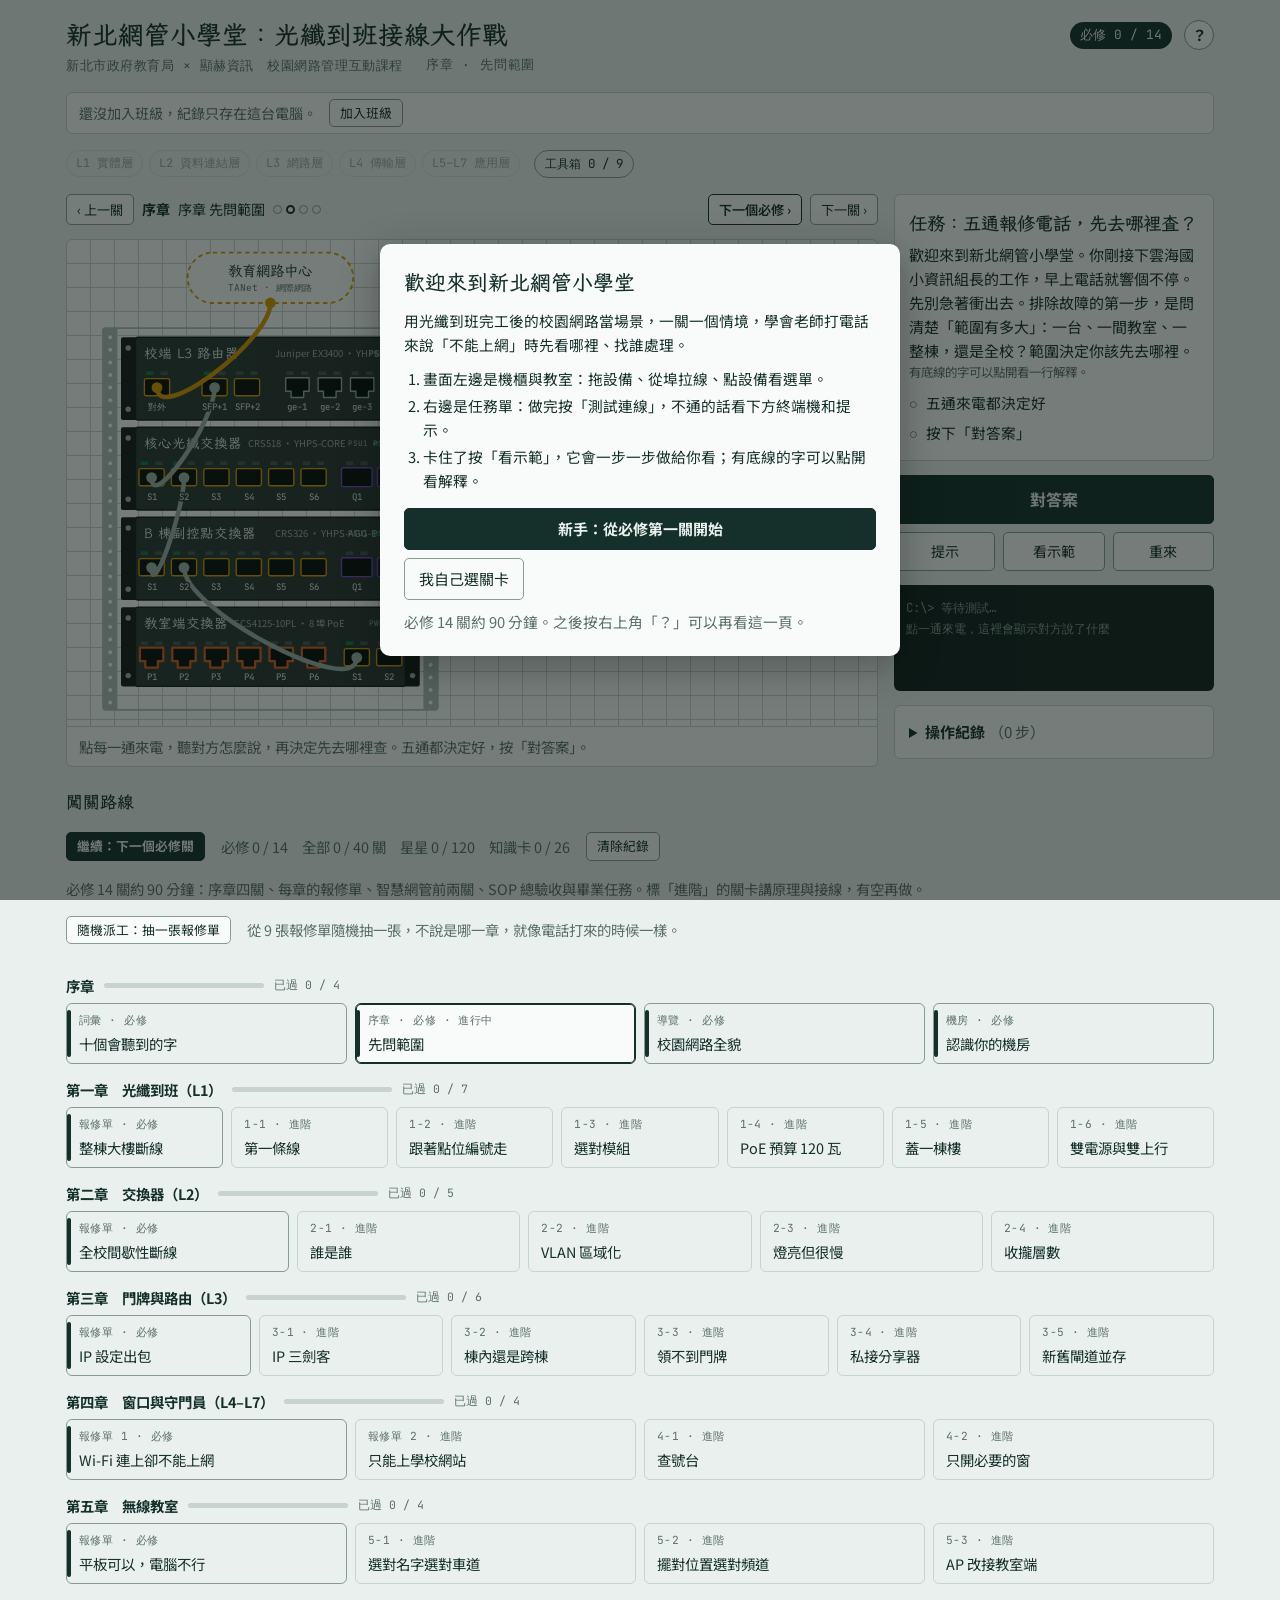
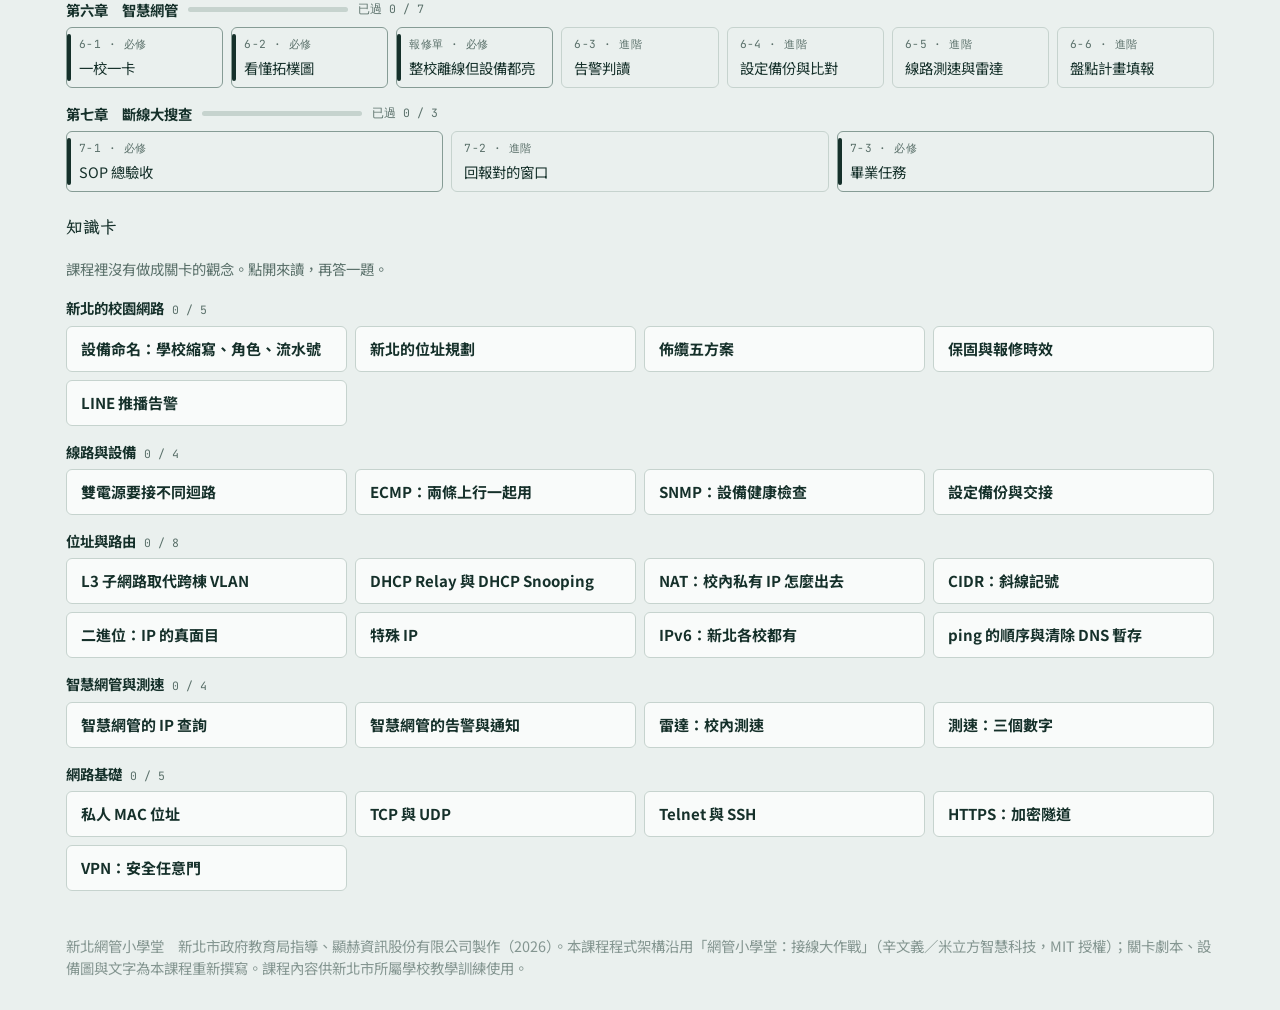
==== commit 2e40a8f4: "6-5 線路測速改依雷達對交換器口徑；雷達卡與設備名稱同步；README 關卡數更正；守門 C 加測速禁詞" ====
--- a/index.html
+++ b/index.html
@@ -660,7 +660,7 @@
      核心光纖交換器 MikroTik CRS518-16XS-2XQ-RM（16 埠 SFP28＋2 埠 QSFP28，畫面只畫 6＋2）
      副控點交換器 MikroTik CRS326-24S+2Q+RM（24 埠 SFP+＋2 埠 QSFP+）
      教室端交換器 Edgecore ECS4125-10PL（8 埠 2.5G PoE＋2 埠 10G SFP+，畫面畫 6＋2）
-     既有匯聚 D-Link DGS-1250-52XMP、校內測速主機（雷達）、壁掛光纖收容盒、光纖終端箱 */
+     既有匯聚 D-Link DGS-1250-52XMP、雷達（校內測速與偵測主機）、壁掛光纖收容盒、光纖終端箱 */
   const SCH = { name: '雲海國小', abbr: 'YHPS', code: '014250' };
   const CH1 = '第一章 · L1 光纖到班', CH2 = '第二章 · L2 交換器', CH3 = '第三章 · L3 門牌與路由', CH4 = '第四章 · L4–L7 窗口與守門員', CH5 = '第五章 · 無線教室', CH6 = '第六章 · 智慧網管', CH7 = '第七章 · 斷線大搜查', CH0 = '序章';
   const CHAP_OSI = { [CH0]: [], [CH1]: [1], [CH2]: [2], [CH3]: [3], [CH4]: [4, 5], [CH5]: [1, 2], [CH6]: [1, 2, 3], [CH7]: [1, 2, 3, 4, 5] };
@@ -732,7 +732,7 @@
     })()
   });
   const RADAR = () => ({
-    name: '校內測速主機',
+    name: '雷達',
     sub: `雷達 · ${SCH.abbr}-RADAR`,
     brand: 'RADAR',
     kind: 'rack',
@@ -988,8 +988,8 @@
     '告警': '智慧網管偵測到異常時發出的通知，例如離線、IP 衝突、Port Loop。',
     '拓樸': '智慧網管自動畫出來的設備連接圖，離線的設備會標紅框。',
     '拓樸圖': '智慧網管自動畫出來的設備連接圖，離線的設備會標紅框。',
-    '雷達': '校內測速主機，教室電腦用瀏覽器連上就能量校內網路品質。',
-    'Radar': '校內測速主機，教室電腦用瀏覽器連上就能量校內網路品質。',
+    '雷達': '校內測速與偵測主機，教室電腦用瀏覽器連上就能量校內網路品質；也定時對核心與副控量測。',
+    'Radar': '校內測速與偵測主機，教室電腦用瀏覽器連上就能量校內網路品質；也定時對核心與副控量測。',
     'CRC Error': '封包傳到一半壞掉的次數，多半是線路或模組品質問題。',
     'Port Loop': '兩台交換器之間多接了一條線繞成圈，廣播封包不停打轉。',
     '廣播風暴': '迴圈造成的廣播封包不停繞圈，把全校頻寬吃光。',
@@ -1208,9 +1208,9 @@
         wide: { W: 900, H: 560, net: { x: 226, y: 44 }, rack: { x: 40, y: 98, w: 372, h: 440 }, pos: { l3: [60, 112], core: [60, 212], old: [60, 312], radar: [60, 410] } },
         narrow: { W: 440, H: 560, net: { x: 220, y: 42 }, rack: { x: 34, y: 98, w: 372, h: 440 }, pos: { l3: [54, 112], core: [54, 212], old: [54, 312], radar: [54, 410] } }
       },
-      zones: { wide: [[460, 120, '判斷依據：'], [460, 146, '標籤 L3 ＝校端路由器、CORE ＝核心、L2-nn ＝既有匯聚'], [460, 172, '面板：SFP28／QSFP28 是新核心；ge 埠加 SFP+ 是 Juniper'], [460, 198, 'RADAR ＝校內測速主機，一校一台']], narrow: [] },
+      zones: { wide: [[460, 120, '判斷依據：'], [460, 146, '標籤 L3 ＝校端路由器、CORE ＝核心、L2-nn ＝既有匯聚'], [460, 172, '面板：SFP28／QSFP28 是新核心；ge 埠加 SFP+ 是 Juniper'], [460, 198, 'RADAR ＝雷達，一校一台']], narrow: [] },
       need: [], allow: () => '這一關不用接線。點設備判斷角色。', noCut: '這一關不用動線。',
-      ROLES: ['校端 L3 路由器（既有 Juniper）', '核心光纖交換器（新案 CRS518）', '既有匯聚交換器（D-Link）', '校內測速主機（雷達）'],
+      ROLES: ['校端 L3 路由器（既有 Juniper）', '核心光纖交換器（新案 CRS518）', '既有匯聚交換器（D-Link）', '雷達（測速與校內偵測）'],
       ANS: { l3: 0, core: 1, old: 2, radar: 3 },
       init() {
         for (const id in this.devs) { const d = this.devs[id]; d.pick = -1; d.name = '？'; d.subfn = () => d.pick < 0 ? d.sub : this.ROLES[d.pick].split('（')[0] + ' · ' + d.sub.split(' · ')[1] }
@@ -1228,13 +1228,13 @@
           lines = ids.map(id => `<span class="${ok(id)?'o':'x'}">${D[id].sub.split(' · ')[1]}：${this.ROLES[D[id].pick]}${ok(id)?'':'　再想想'}</span>`),
           bad = ids.find(id => !ok(id));
         if (!bad) { ids.forEach(id => { D[id].name = D[id].name0 }); build() }
-        return bad ? { ok: false, head: H, lines, msg: { l3: '標籤 L3 代表校端 L3 路由器，面板是 Juniper 的 ge 埠加 SFP+。它是既有設備，光纖到班案不更換。', core: '標籤 CORE、面板全是 SFP28 與 QSFP28、雙電源，是新案的核心光纖交換器。', old: '標籤 L2-01 是既有匯聚交換器的命名，D-Link 48 埠 PoE。它還在服務未施作的區域。', radar: 'RADAR 是校內測速主機，教室電腦用瀏覽器就能測到它。' }[bad] } : { ok: true, head: H, lines }
+        return bad ? { ok: false, head: H, lines, msg: { l3: '標籤 L3 代表校端 L3 路由器，面板是 Juniper 的 ge 埠加 SFP+。它是既有設備，光纖到班案不更換。', core: '標籤 CORE、面板全是 SFP28 與 QSFP28、雙電源，是新案的核心光纖交換器。', old: '標籤 L2-01 是既有匯聚交換器的命名，D-Link 48 埠 PoE。它還在服務未施作的區域。', radar: 'RADAR 是雷達，教室電腦用瀏覽器就能測到它。' }[bad] } : { ok: true, head: H, lines }
       },
       goals: [['四台設備都判斷完', () => ['l3', 'core', 'old', 'radar'].every(id => lvk('rack').devs[id].pick >= 0)]],
       extra: '先看標籤，再看面板埠位',
       passMsg: '過關！機櫃裡每一台設備你都叫得出名字了。',
-      hints: ['標籤的第二段就是角色：L3 是校端路由器、CORE 是核心、L2 是既有匯聚、RADAR 是測速主機。', '看面板：新核心全是 SFP28 光纖埠；Juniper 有 ge 開頭的 RJ45 埠；D-Link 是 48 埠 PoE。', '雷達主機只有一個 RJ45，接在既有交換器上。'],
-      learn: ['新北的設備命名是<strong>學校縮寫-角色或層級-流水號</strong>，智慧網管拓樸圖、報修單、盤點表都用同一套名字。', '光纖到班完工後機櫃裡會並存<strong>既有設備</strong>（校端 L3、D-Link 匯聚）和<strong>新案設備</strong>（核心、副控、教室端），保固與報修窗口不同。', '雷達是每校一台的<strong>校內測速主機</strong>，教室端線路的速率由它量。'],
+      hints: ['標籤的第二段就是角色：L3 是校端路由器、CORE 是核心、L2 是既有匯聚、RADAR 是雷達（測速與校內偵測）。', '看面板：新核心全是 SFP28 光纖埠；Juniper 有 ge 開頭的 RJ45 埠；D-Link 是 48 埠 PoE。', '雷達主機只有一個 RJ45，接在既有交換器上。'],
+      learn: ['新北的設備命名是<strong>學校縮寫-角色或層級-流水號</strong>，智慧網管拓樸圖、報修單、盤點表都用同一套名字。', '光纖到班完工後機櫃裡會並存<strong>既有設備</strong>（校端 L3、D-Link 匯聚）和<strong>新案設備</strong>（核心、副控、教室端），保固與報修窗口不同。', '雷達是每校一台的<strong>雷達</strong>，教室端線路的速率由它量。'],
       tip: '實務經驗：報修時先說設備名稱和 IP，例如「YHPS-AGG-B 10.226.250.12 離線」，教育網路中心和廠商一聽就知道在哪一層。',
       see: ['naming'],
       home: ['到機櫃前把每一台設備的標籤抄下來，對照智慧網管「網路架構」裡的名字，不一樣的記下來請維護廠商更正。']
@@ -2715,44 +2715,45 @@
     {
       key: '6-5', no: 36, id: '6-5', chap: CH6, osi: [1], sh: false,
       name: '線路測速與雷達',
-      task: '任務：從兩種測速結果判斷哪一段退化',
+      task: '任務：從三筆測速結果找出退化的共同路徑',
       min: 0, max: 0, s2: 'first', firstLabel: '一次就判對', testLabel: '對答案', goalLast: '按下「對答案」',
-      idle: '點每一段線路，判斷它是正常還是退化',
-      intro: '本案有兩種測速：核心與副控交換器之間「逐段測速」定時量吞吐、丟包與抖動，與該段自己 7 天的基準線比較；教室端到電腦這一段不納入逐段測速，由教室電腦用瀏覽器連「校內測速主機（雷達）」量。B203 教室說「很慢」，兩種結果都在終端機。',
-      start: '看終端機的兩張結果，點畫面上的每一段線路（三個方塊），判斷正常或退化。三段都判斷完，按「對答案」。',
-      devs: { s1: WDEV('核心 ↔ B 棟副控', '逐段測速'), s2: WDEV('B 棟副控 ↔ B203 教室端', '逐段測速'), s3: WDEV('B203 教室端 ↔ 教室電腦', '雷達測速') },
+      idle: '點每一筆測速結果，判斷它是正常還是退化',
+      intro: '本案有兩種測速：各校雷達定時對核心與副控點交換器量測上行、下行吞吐、丟包與抖動，與該校自己的基準線比較，結果在資產管理平台；教室電腦則用瀏覽器連雷達，量教室到學校機房的速率。B203 教室說「很慢」，三筆結果都在終端機。',
+      start: '看終端機的三筆結果，點畫面上的每一筆（三個方塊），判斷正常或退化。三筆都判斷完，按「對答案」。退化的結果共同經過哪一段，問題就在那一段。',
+      devs: { s1: WDEV('雷達 → 核心', '平台：雷達對交換器'), s2: WDEV('雷達 → B 棟副控', '平台：雷達對交換器'), s3: WDEV('B203 教室電腦 → 雷達', '教室：瀏覽器測速') },
       fixed: [],
       lay: {
         wide: { W: 900, H: 360, net: { x: 0, y: 0 }, rack: { x: 0, y: 0, w: 0, h: 0 }, pos: { s1: [100, 120], s2: [400, 120], s3: [700, 120] } },
         narrow: { W: 440, H: 460, net: { x: 0, y: 0 }, rack: { x: 0, y: 0, w: 0, h: 0 }, pos: { s1: [14, 110], s2: [170, 110], s3: [326, 110] } }
       },
-      zones: { wide: [[100, 100, '核心'], [320, 100, 'B 棟副控'], [620, 100, 'B203 教室端'], [860, 100, '電腦'], [100, 300, '逐段測速：核心與副控之間；雷達：教室電腦到測速主機']], narrow: [[14, 300, '逐段測速：核心與副控之間'], [14, 322, '雷達：教室電腦到測速主機']] },
+      zones: { wide: [[100, 100, '機房'], [400, 100, 'B 棟'], [700, 100, 'B203 教室'], [100, 300, '平台：雷達定時對核心與副控量測；教室：電腦用瀏覽器連雷達量測']], narrow: [[14, 300, '平台：雷達定時對核心與副控量測'], [14, 322, '教室：電腦用瀏覽器連雷達量測']] },
       need: [], allow: () => '這一關不用接線。', noCut: '這一關不用動線。',
       init() {
-        this.bad = pickOne(['s1', 's2', 's3']);
+        this.fault = pickOne(['room', 'uplink', 'class']);
+        this.ans = { room: { s1: 1, s2: 1, s3: 1 }, uplink: { s1: 0, s2: 1, s3: 1 }, class: { s1: 0, s2: 0, s3: 1 } }[this.fault];
         ['s1', 's2', 's3'].forEach(id => { const d = this.devs[id]; d.pick = -1; d.tag = '還沒判斷' });
-        const seg = (name, base, now) => `  ${name.padEnd(22)}基準 ${base}　今日 ${now}`;
-        const r1 = this.bad === 's1' ? ['9.41 Gbps／0.00%／0.2 ms', '<span class="x">2.10 Gbps／3.8%／9.6 ms</span>'] : ['9.41 Gbps／0.00%／0.2 ms', '9.40 Gbps／0.00%／0.2 ms'];
-        const r2 = this.bad === 's2' ? ['9.38 Gbps／0.00%／0.3 ms', '<span class="x">0.92 Gbps／6.1%／14 ms</span>'] : ['9.38 Gbps／0.00%／0.3 ms', '9.37 Gbps／0.00%／0.3 ms'];
-        const radar = this.bad === 's3' ? '<span class="x">下行 94 Mbps　上行 93 Mbps</span>' : this.bad === 's2' ? '<span class="x">下行 870 Mbps　上行 410 Mbps</span>' : '下行 941 Mbps　上行 938 Mbps';
-        this.report = `<span class="d">資產管理平台 › 線路測速（吞吐／丟包／抖動，與 7 天基準線比較）</span>\n${seg('核心 ↔ AGG-B', r1[0], r1[1])}\n${seg('AGG-B ↔ E-B203', r2[0], r2[1])}\n\n<span class="d">雷達 › B203 教室電腦 → 校內測速主機</span>\n  ${radar}　（電腦網卡 1 Gbps）`;
+        const seg = (name, base, now) => `  ${name.padEnd(20)}基準 ${base}　今日 ${now}`;
+        const r1 = this.ans.s1 ? ['9.41 Gbps／0.00%／0.2 ms', '<span class="x">1.90 Gbps／4.2%／11 ms</span>'] : ['9.41 Gbps／0.00%／0.2 ms', '9.40 Gbps／0.00%／0.2 ms'];
+        const r2 = this.ans.s2 ? ['9.38 Gbps／0.00%／0.3 ms', '<span class="x">0.92 Gbps／6.1%／14 ms</span>'] : ['9.38 Gbps／0.00%／0.3 ms', '9.37 Gbps／0.00%／0.3 ms'];
+        const radar = this.fault === 'class' ? '<span class="x">下行 94 Mbps　上行 93 Mbps</span>' : '<span class="x">下行 210 Mbps　上行 180 Mbps</span>';
+        this.report = `<span class="d">資產管理平台 › 線路測速（雷達對交換器：吞吐／丟包／抖動，與該校基準線比較）</span>\n${seg('雷達 → CORE', r1[0], r1[1])}\n${seg('雷達 → AGG-B', r2[0], r2[1])}\n\n<span class="d">雷達 › B203 教室電腦 → 雷達（瀏覽器測速）</span>\n  ${radar}　（電腦網卡 1 Gbps）`;
         return { cables: [], intro: this.intro }
       },
       idleHtml() { return this.report },
       onDev(id) { const d = D[id]; showTerm(this.report); showActs(`${d.name}：`, [['正常', () => { d.pick = 0; d.tag = '正常' }], ['退化', () => { d.pick = 1; d.tag = '退化' }]]) },
       check() {
-        const ids = ['s1', 's2', 's3'], H = '三段線路的判斷';
-        if (ids.some(id => D[id].pick < 0)) return { ok: false, free: true, head: H, lines: [], msg: '還有線段沒判斷。' };
-        const ans = id => id === this.bad ? 1 : 0, ok = id => D[id].pick === ans(id), lines = ids.map(id => `<span class="${ok(id)?'o':'x'}">${D[id].name}：${['正常','退化'][D[id].pick]}${ok(id)?'':'　再想想'}</span>`), bad = ids.find(id => !ok(id));
-        const M = { s1: '核心到副控這一段今天吞吐掉到基準的兩成、丟包 3.8%，整棟都會慢。這一段是副控的上行光纖，請光纖到班維護廠商量光功率。', s2: '副控到 B203 教室端這一段吞吐只剩 0.92 Gbps、丟包 6.1%，雷達測到的 870 Mbps 也是被它拖累的。問題在教室的皮纜或跳線。', s3: '兩段逐段測速都和基準一致，只有雷達只跑到 94 Mbps，電腦網卡卻是 1 Gbps。問題在教室端到電腦之間：那條網路線或網卡協商。' };
-        return bad ? { ok: false, head: H, lines, msg: M[this.bad] } : { ok: true, head: H, lines }
-      },
-      goals: [['三段線路都判斷完', () => ['s1', 's2', 's3'].every(id => lvk('6-5').devs[id].pick >= 0)]],
-      extra: '逐段測速看「今日」和「基準」差多少，雷達看和網卡速度差多少',
-      passMsg: '過關！你會用兩種測速把慢的那一段找出來了。',
-      hints: ['逐段測速每一段都有基準值。今日吞吐遠低於基準、丟包明顯，那一段就是退化。', '逐段測速只量到教室端為止。教室端到電腦這一段要看雷達。', '雷達的數字和電腦網卡速度比：網卡 1 Gbps 卻只跑 94 Mbps，問題在教室裡；逐段都正常就不是光纖的問題。'],
-      learn: ['<strong>逐段測速</strong>由核心與副控交換器內建功能定時量測，與各鏈路自身 7 天基準線比較；退化鏈路可在設備頁看趨勢。教室端不納入，避免占用副控處理器。', '<strong>雷達</strong>是校內測速主機，內建 sp 測速網站，教室電腦用瀏覽器連上就能量測教室、校內骨幹到學校機房的品質，用來分析壅塞是在校內還是校外；測速流量由電腦和雷達產生，不經過交換器處理器。', '兩種結果合起來看：逐段退化在光纖段，請光纖到班維護廠商；逐段正常、雷達慢，問題在教室裡，自己處理。'],
-      tip: '實務經驗：老師說「慢」，先看逐段測速有沒有退化，再請老師用雷達測一次。兩個數字一拿到，該找誰就清楚了。',
+        const ids = ['s1', 's2', 's3'], H = '三筆測速結果的判斷';
+        if (ids.some(id => D[id].pick < 0)) return { ok: false, free: true, head: H, lines: [], msg: '還有結果沒判斷。' };
+        const ok = id => D[id].pick === this.ans[id], lines = ids.map(id => `<span class="${ok(id)?'o':'x'}">${D[id].name}：${['正常','退化'][D[id].pick]}${ok(id)?'':'　再想想'}</span>`), bad = ids.find(id => !ok(id));
+        const M = { room: '三筆都退化，共同路徑是雷達到核心這一段：機房內的跳線、光模組或核心本身。請光纖到班維護廠商到機房查。', uplink: '雷達到核心正常，雷達到副控和教室測速都退化，共同路徑是核心到 B 棟副控這一段，也就是副控的上行光纖。請光纖到班維護廠商量光功率。', class: '平台兩筆都正常，只有教室測速慢，而且電腦網卡是 1 Gbps 卻只跑 94 Mbps。問題在副控以下：教室端到電腦的網路線、網卡協商，或教室端的上行皮纜。先換網路線、看網卡，再報修。' };
+        return bad ? { ok: false, head: H, lines, msg: M[this.fault] } : { ok: true, head: H, lines }
+      },
+      goals: [['三筆結果都判斷完', () => ['s1', 's2', 's3'].every(id => lvk('6-5').devs[id].pick >= 0)]],
+      extra: '平台的結果看「今日」和「基準」差多少，教室測速看和網卡速度差多少',
+      passMsg: '過關！你會用三筆測速找出退化的那一段了。',
+      hints: ['平台每一筆都有該校的基準值。今日吞吐遠低於基準、丟包明顯，那一筆就是退化。', '退化的結果共同經過哪一段，問題就在那一段：三筆都退化看機房，雷達到核心正常但到副控退化看副控上行光纖。', '平台兩筆都正常、只有教室測速慢，問題在副控以下：網卡 1 Gbps 卻只跑 94 Mbps，先看教室裡的網路線和網卡。'],
+      learn: ['<strong>雷達對交換器</strong>：各校雷達定時對核心與副控點交換器量測上行、下行吞吐、丟包與抖動，與該校基準線比較，退化時通知；歷次量測趨勢在資產管理平台看。', '<strong>教室端測速</strong>：雷達內建 sp 測速網站，教室電腦用瀏覽器連上就能量測教室、校內骨幹到學校機房的品質，用來分析壅塞是在校內還是校外。', '合起來看：找出退化結果的共同路徑。平台有退化，請光纖到班維護廠商；平台正常、只有教室慢，問題在副控以下，教室可以先自查網路線與網卡。'],
+      tip: '實務經驗：老師說「慢」，先看平台的雷達測速有沒有退化，再請老師用瀏覽器連雷達測一次。三個數字一拿到，該找誰就清楚了。',
       see: ['radar', 'speed'],
       home: ['在自己學校的一間教室用瀏覽器連雷達測一次，記下上下行速度和電腦網卡速度。']
     },
@@ -3133,7 +3134,7 @@
     ['nmsip', '智慧網管的 IP 查詢', '智慧網管「報表 › IP 查詢」輸入一個 IP，系統從各校 L3 的 ARP 表與交換器 MAC 表比對，直接回答它在哪一校、哪一台交換器、第幾埠、什麼時候出現過。教育網路中心通報某 IP 中毒時，先查它，再到現場。', '教育網路中心通報 10.213.87.77 對外攻擊，第一步做什麼？', ['到機房把核心重開', '到智慧網管的 IP 查詢輸入它，找出交換器與埠', '請老師把電腦重灌'], 1, '對。先查到埠，再去拔線，再掃毒。'],
     ['nmsalarm', '智慧網管的告警與通知', '智慧網管的告警分十一類（IP 衝突、非法 IP、非法 DHCP、IP 與 Port 流量、Port Loop、CPU、RAM、CRC、離線、未知設備），另有對外設備離線、Radar 異常、單位流量異常、趨勢異常。可以用 LINE、Telegram 或 E-mail 推播。「單位資訊」每校一列，離線欄的格式是離線／告警／總數。', '告警卡上 AP 欄顯示 3 / 0 / 120，代表什麼？', ['3 台離線、0 筆告警、總共 120 台', '3 筆告警、0 台離線、120 台在線', '3 台在線、120 台離線'], 0, '對。先看離線數和總數的比例，再決定要不要立即處理。'],
     ['line', 'LINE 推播告警', '智慧網管「系統 › LINE」可以把告警推到資訊組長的 LINE。目前全市約六成學校有訂閱。訂閱後人為問題（私接、撞號、迴圈）常常在老師打電話之前就知道了。E-mail 通知要另外設定 SMTP 與收件人。', '哪一種告警最適合推到手機立即處理？', ['RAM 負載 88% 持續一週', '非法 DHCP', '未知設備'], 1, '對。非法 DHCP 代表有人私接分享器，整間教室會有的通有的不通，越早處理越好。'],
-    ['radar', '雷達：校內測速主機', '校內測速主機（雷達）內建 sp 測速網站，教室電腦用瀏覽器連上就能量測校內網路品質（教室、校內骨幹、學校機房），用來進一步分析網路壅塞是在校內還是校外。逐段測速只量核心與副控之間，教室端到電腦這一段靠雷達。雷達也是智慧網管偵測校內告警的探針，Radar 異常代表校內那一側失聯。', '老師說教室很慢，逐段測速都正常，接下來做什麼？', ['請廠商換光纖', '請老師用瀏覽器連雷達測一次', '把副控重開'], 1, '對。逐段正常代表光纖段沒問題，問題在教室裡，雷達的數字會告訴你。'],
+    ['radar', '雷達：校內測速', '雷達內建 sp 測速網站，教室電腦用瀏覽器連上就能量測校內網路品質（教室、校內骨幹、學校機房），用來進一步分析網路壅塞是在校內還是校外。雷達也定時對核心與副控點交換器量測吞吐、丟包與抖動，與該校基準線比較，結果在資產管理平台。雷達同時是智慧網管偵測校內告警的探針，Radar 異常代表校內那一側失聯。', '老師說教室很慢，平台上雷達對核心與副控的測速都正常，接下來做什麼？', ['請廠商換光纖', '請老師用瀏覽器連雷達測一次', '把副控重開'], 1, '對。平台正常代表機房到副控這幾段沒問題，問題在副控以下，教室測速的數字會告訴你。'],
     ['backup', '設定備份與交接', '資產管理平台每週備份核心、副控、教室端的設定，預設保留 52 份，可以把目前設定和任一備份逐行比對、還原到指定版本。改設定之前先備份；改完記下日期、改了什麼、為什麼改。管理帳號密碼集中保管，不要只存在一個人的腦袋裡。', '要修改副控的 VLAN 設定之前，第一件事應該做什麼？', ['直接改，改壞再改回來', '先在平台備份目前的設定', '先把副控重開一次'], 1, '對。有備份，改壞了才回得去。改完也要記錄改了什麼。'],
     ['sla', '保固與報修時效', '光纖到班案的設備與光纖線路保固 5 年，自總驗收合格日起算，另附佈線系統原廠二十年以上長期使用保證。報修到場時數依建議書載明，偏鄉另計。保固期間設備若原廠停售或停產（EOS、EOL）要無償更換；保固第三年後有一次性清潔保養。既有設備與校端 L3 的保固依教育局原合約。', '光纖到班案的設備保固從哪一天開始算？', ['該校施工完成那一天', '全案總驗收合格日', '設備到貨日'], 1, '對。是全案總驗收合格日，不是各校完工日，所以先完工的學校實際保固更長。'],
     ['snmp', 'SNMP：設備健康檢查', '智慧網管用 SNMP v2c 或 v3 定時問每台交換器、路由器與 AP：CPU 多高、每個埠流量多少；設備也能主動發出警報（Trap）。拓樸圖靠 LLDP 與 SNMP 自動畫出來。本案三層設備都以 SNMP、SSHv2、LLDP、Syslog 納管，不依賴原廠專屬軟體。', '盤點表的「支援 SNMP」填 N 的設備，智慧網管看得到它的流量嗎？', ['看得到', '看不到，無法納管', '只看得到一半'], 1, '對。沒有 SNMP 就沒有流量與狀態，拓樸上也畫不出來。'],
@@ -3246,7 +3247,7 @@
   '6-2': (L, D) => Object.keys(D).flatMap(id => [['d', id], ['b', L.O[L.ans(id)]]]).concat([['t']]),
   '6-3': (L, D) => ['e1','e2','e3','e4','e5','e6'].flatMap(id => [['d', id], ['b', L.O[D[id].row[2]]]]).concat([['t']]),
   '6-4': () => [['d','aggr'],['b','比對目前設定與最新備份'],['d','aggr'],['b','還原到最新備份（上週日）'],['t']],
-  '6-5': (L) => ['s1','s2','s3'].flatMap(id => [['d', id], ['b', id === L.bad ? '退化' : '正常']]).concat([['t']]),
+  '6-5': (L) => ['s1','s2','s3'].flatMap(id => [['d', id], ['b', L.ans[id] ? '退化' : '正常']]).concat([['t']]),
   '6-6': (L) => ['l3','sw'].flatMap(id => [['d', id], ...Object.entries(L.GOOD[id]).map(([k, v]) => ['f', k, v]), ['b','關閉']]).concat([['t']]),
   't6': (L, D) => { const gw = D.e1.sub.replace(/\.\d+$/, '.254'); return [['d','e1'],['b','ping 閘道 ' + gw],['d','e1'],['b','ping 8.8.8.8'],['d','e1'],['b','ping 教網 DNS'],['d','e1'],['b','tracert 教網 DNS'],['d','e2'],['f','scope','全校'],['f','gw','通'],['f','dns','不通'],['f','hop','第 ' + L.hop + ' 站之後'],['f','who','教育網路中心'],['b','關閉'],['t']] }
 });
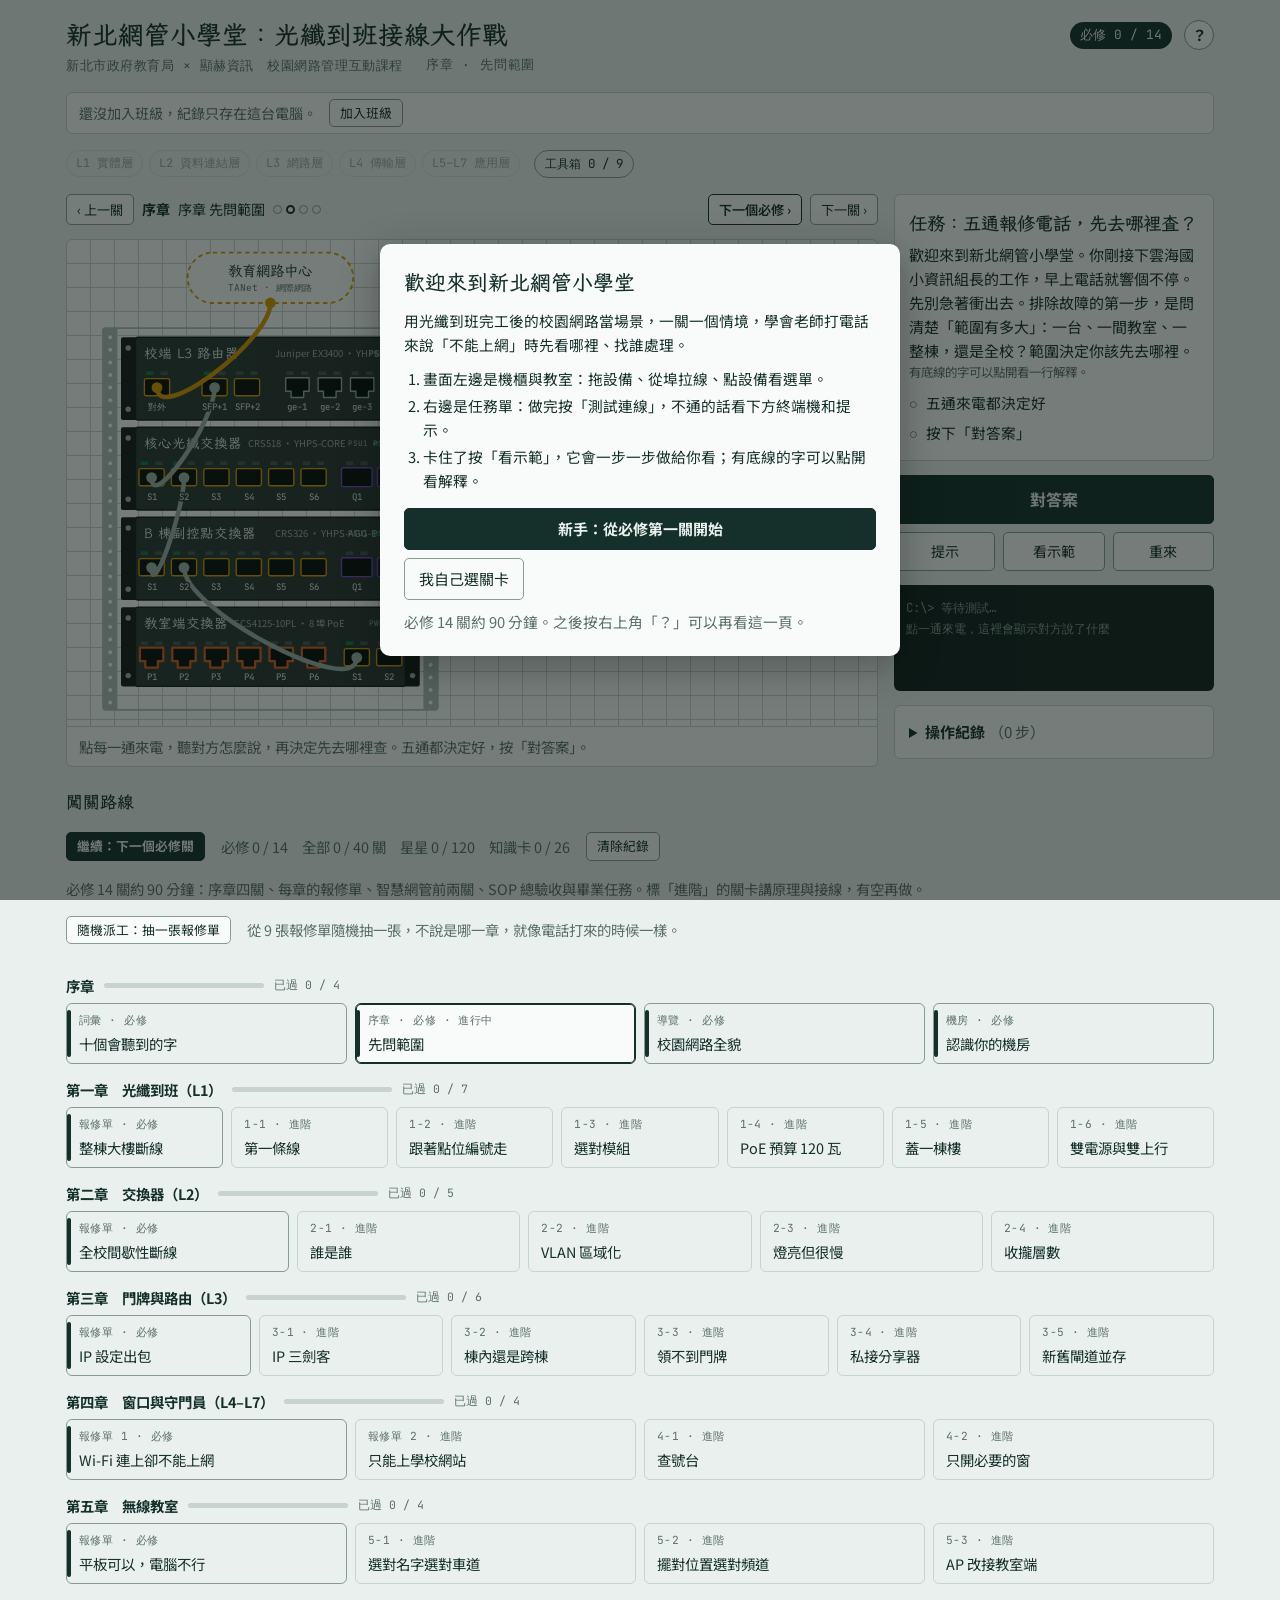
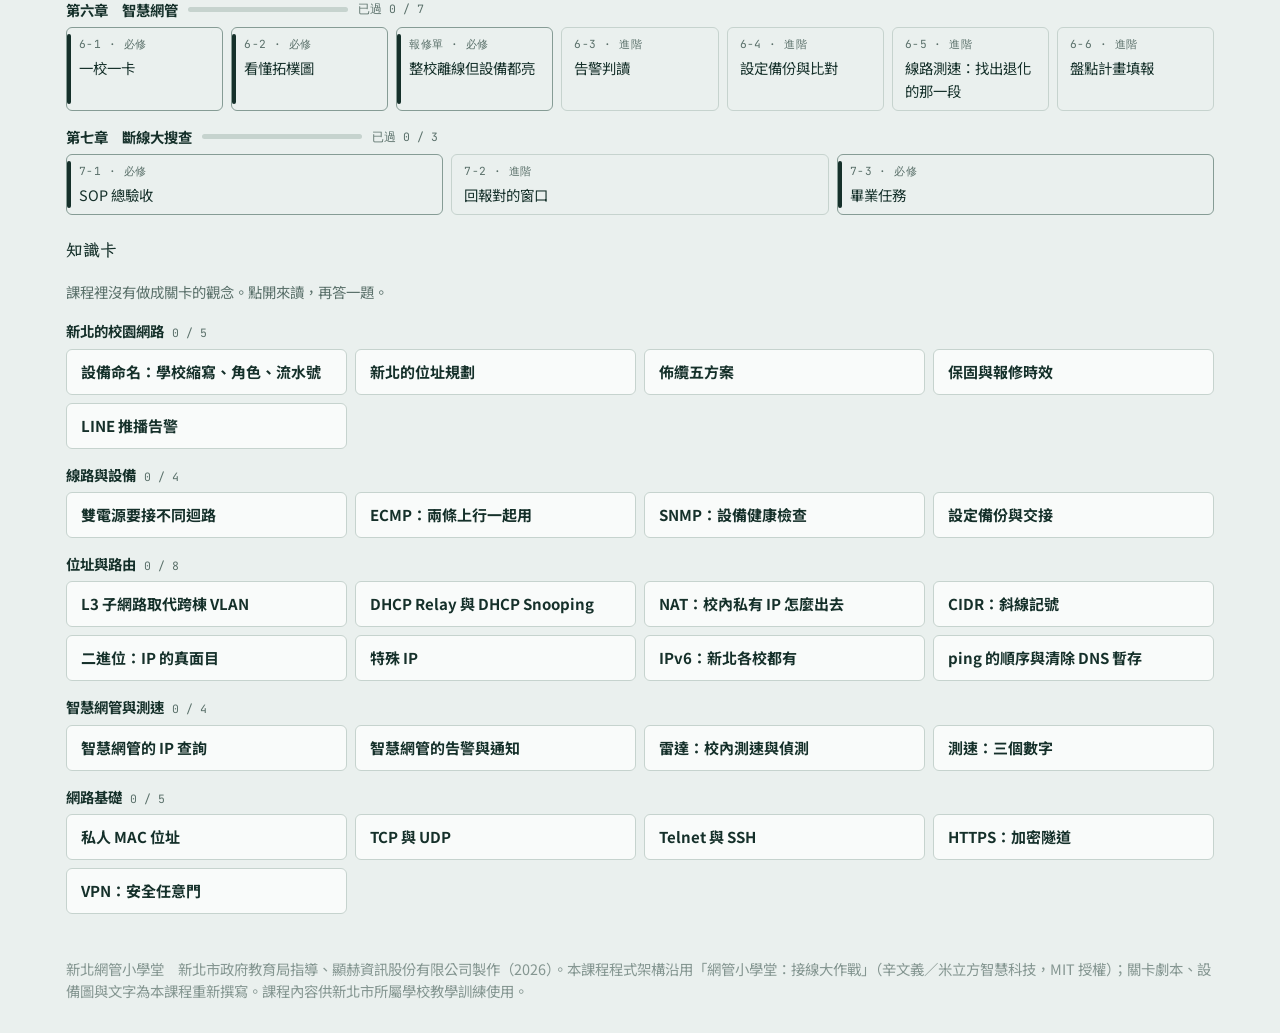
==== commit 4aefc2e9: "6-5 線路測速改為平台逐段鏈路測試口徑（RD 1015 修正）；雷達卡與設備說明同步；守門 C 禁詞更新" ====
--- a/index.html
+++ b/index.html
@@ -988,8 +988,8 @@
     '告警': '智慧網管偵測到異常時發出的通知，例如離線、IP 衝突、Port Loop。',
     '拓樸': '智慧網管自動畫出來的設備連接圖，離線的設備會標紅框。',
     '拓樸圖': '智慧網管自動畫出來的設備連接圖，離線的設備會標紅框。',
-    '雷達': '校內測速與偵測主機，教室電腦用瀏覽器連上就能量校內網路品質；也定時對核心與副控量測。',
-    'Radar': '校內測速與偵測主機，教室電腦用瀏覽器連上就能量校內網路品質；也定時對核心與副控量測。',
+    '雷達': '校內測速與偵測主機，教室電腦用瀏覽器連上就能量校內網路品質；也是智慧網管偵測校內告警的探針。',
+    'Radar': '校內測速與偵測主機，教室電腦用瀏覽器連上就能量校內網路品質；也是智慧網管偵測校內告警的探針。',
     'CRC Error': '封包傳到一半壞掉的次數，多半是線路或模組品質問題。',
     'Port Loop': '兩台交換器之間多接了一條線繞成圈，廣播封包不停打轉。',
     '廣播風暴': '迴圈造成的廣播封包不停繞圈，把全校頻寬吃光。',
@@ -1234,7 +1234,7 @@
       extra: '先看標籤，再看面板埠位',
       passMsg: '過關！機櫃裡每一台設備你都叫得出名字了。',
       hints: ['標籤的第二段就是角色：L3 是校端路由器、CORE 是核心、L2 是既有匯聚、RADAR 是雷達（測速與校內偵測）。', '看面板：新核心全是 SFP28 光纖埠；Juniper 有 ge 開頭的 RJ45 埠；D-Link 是 48 埠 PoE。', '雷達主機只有一個 RJ45，接在既有交換器上。'],
-      learn: ['新北的設備命名是<strong>學校縮寫-角色或層級-流水號</strong>，智慧網管拓樸圖、報修單、盤點表都用同一套名字。', '光纖到班完工後機櫃裡會並存<strong>既有設備</strong>（校端 L3、D-Link 匯聚）和<strong>新案設備</strong>（核心、副控、教室端），保固與報修窗口不同。', '雷達是每校一台的<strong>雷達</strong>，教室端線路的速率由它量。'],
+      learn: ['新北的設備命名是<strong>學校縮寫-角色或層級-流水號</strong>，智慧網管拓樸圖、報修單、盤點表都用同一套名字。', '光纖到班完工後機櫃裡會並存<strong>既有設備</strong>（校端 L3、D-Link 匯聚）和<strong>新案設備</strong>（核心、副控、教室端），保固與報修窗口不同。', '雷達是每校一台的<strong>校內測速與偵測主機</strong>，教室電腦可以用瀏覽器連它測速；交換器之間的鏈路由資產管理平台逐段測速。'],
       tip: '實務經驗：報修時先說設備名稱和 IP，例如「YHPS-AGG-B 10.226.250.12 離線」，教育網路中心和廠商一聽就知道在哪一層。',
       see: ['naming'],
       home: ['到機櫃前把每一台設備的標籤抄下來，對照智慧網管「網路架構」裡的名字，不一樣的記下來請維護廠商更正。']
@@ -2714,29 +2714,29 @@
 
     {
       key: '6-5', no: 36, id: '6-5', chap: CH6, osi: [1], sh: false,
-      name: '線路測速與雷達',
-      task: '任務：從三筆測速結果找出退化的共同路徑',
+      name: '線路測速：找出退化的那一段',
+      task: '任務：從平台的逐段測速與教室測速找出退化的那一段',
       min: 0, max: 0, s2: 'first', firstLabel: '一次就判對', testLabel: '對答案', goalLast: '按下「對答案」',
       idle: '點每一筆測速結果，判斷它是正常還是退化',
-      intro: '本案有兩種測速：各校雷達定時對核心與副控點交換器量測上行、下行吞吐、丟包與抖動，與該校自己的基準線比較，結果在資產管理平台；教室電腦則用瀏覽器連雷達，量教室到學校機房的速率。B203 教室說「很慢」，三筆結果都在終端機。',
-      start: '看終端機的三筆結果，點畫面上的每一筆（三個方塊），判斷正常或退化。三筆都判斷完，按「對答案」。退化的結果共同經過哪一段，問題就在那一段。',
-      devs: { s1: WDEV('雷達 → 核心', '平台：雷達對交換器'), s2: WDEV('雷達 → B 棟副控', '平台：雷達對交換器'), s3: WDEV('B203 教室電腦 → 雷達', '教室：瀏覽器測速') },
+      intro: '資產管理平台用交換器內建的測速功能，沿拓樸逐段量測每一條鏈路：核心到副控是骨幹鏈路、副控到教室端是接取鏈路，每條鏈路兩個方向各以固定 10 Mbps 測 10 秒，只看有沒有達到速率、有沒有丟包。教室電腦到教室端交換器這一段平台量不到，老師可以用瀏覽器連雷達自己測。B203 教室說「很慢」，三筆結果都在終端機。',
+      start: '看終端機的三筆結果，點畫面上的每一筆（三個方塊），判斷正常或退化。三筆都判斷完，按「對答案」。平台哪一段退化，問題就在那一段；平台都正常只有教室慢，問題在教室端以下。',
+      devs: { s1: WDEV('核心 → B 棟副控', '平台：骨幹鏈路'), s2: WDEV('B 棟副控 → B203 教室端', '平台：接取鏈路'), s3: WDEV('B203 教室電腦 → 雷達', '教室：瀏覽器測速') },
       fixed: [],
       lay: {
         wide: { W: 900, H: 360, net: { x: 0, y: 0 }, rack: { x: 0, y: 0, w: 0, h: 0 }, pos: { s1: [100, 120], s2: [400, 120], s3: [700, 120] } },
         narrow: { W: 440, H: 460, net: { x: 0, y: 0 }, rack: { x: 0, y: 0, w: 0, h: 0 }, pos: { s1: [14, 110], s2: [170, 110], s3: [326, 110] } }
       },
-      zones: { wide: [[100, 100, '機房'], [400, 100, 'B 棟'], [700, 100, 'B203 教室'], [100, 300, '平台：雷達定時對核心與副控量測；教室：電腦用瀏覽器連雷達量測']], narrow: [[14, 300, '平台：雷達定時對核心與副控量測'], [14, 322, '教室：電腦用瀏覽器連雷達量測']] },
+      zones: { wide: [[100, 100, '機房 → B 棟'], [400, 100, 'B 棟 → B203 教室端'], [700, 100, 'B203 教室內'], [100, 300, '平台：交換器逐段測速，每段兩個方向固定 10 Mbps；教室：電腦用瀏覽器連雷達量測']], narrow: [[14, 300, '平台：交換器逐段測速，每段兩個方向'], [14, 322, '教室：電腦用瀏覽器連雷達量測']] },
       need: [], allow: () => '這一關不用接線。', noCut: '這一關不用動線。',
       init() {
-        this.fault = pickOne(['room', 'uplink', 'class']);
-        this.ans = { room: { s1: 1, s2: 1, s3: 1 }, uplink: { s1: 0, s2: 1, s3: 1 }, class: { s1: 0, s2: 0, s3: 1 } }[this.fault];
+        this.fault = pickOne(['uplink', 'access', 'class']);
+        this.ans = { uplink: { s1: 1, s2: 0, s3: 1 }, access: { s1: 0, s2: 1, s3: 1 }, class: { s1: 0, s2: 0, s3: 1 } }[this.fault];
         ['s1', 's2', 's3'].forEach(id => { const d = this.devs[id]; d.pick = -1; d.tag = '還沒判斷' });
-        const seg = (name, base, now) => `  ${name.padEnd(20)}基準 ${base}　今日 ${now}`;
-        const r1 = this.ans.s1 ? ['9.41 Gbps／0.00%／0.2 ms', '<span class="x">1.90 Gbps／4.2%／11 ms</span>'] : ['9.41 Gbps／0.00%／0.2 ms', '9.40 Gbps／0.00%／0.2 ms'];
-        const r2 = this.ans.s2 ? ['9.38 Gbps／0.00%／0.3 ms', '<span class="x">0.92 Gbps／6.1%／14 ms</span>'] : ['9.38 Gbps／0.00%／0.3 ms', '9.37 Gbps／0.00%／0.3 ms'];
+        const seg = (name, ab, ba) => `  ${name.padEnd(22)}上游→下游 ${ab}　下游→上游 ${ba}`;
+        const r1 = this.ans.s1 ? ['9.9／10 Mbps・0.0%', '<span class="x">7.8／10 Mbps・2.9%</span>'] : ['9.9／10 Mbps・0.0%', '10.0／10 Mbps・0.1%'];
+        const r2 = this.ans.s2 ? ['<span class="x">6.1／10 Mbps・4.3%</span>', '<span class="x">6.4／10 Mbps・3.8%</span>'] : ['10.0／10 Mbps・0.0%', '9.9／10 Mbps・0.1%'];
         const radar = this.fault === 'class' ? '<span class="x">下行 94 Mbps　上行 93 Mbps</span>' : '<span class="x">下行 210 Mbps　上行 180 Mbps</span>';
-        this.report = `<span class="d">資產管理平台 › 線路測速（雷達對交換器：吞吐／丟包／抖動，與該校基準線比較）</span>\n${seg('雷達 → CORE', r1[0], r1[1])}\n${seg('雷達 → AGG-B', r2[0], r2[1])}\n\n<span class="d">雷達 › B203 教室電腦 → 雷達（瀏覽器測速）</span>\n  ${radar}　（電腦網卡 1 Gbps）`;
+        this.report = `<span class="d">資產管理平台 › 線路測速（逐段：每方向固定 10 Mbps 測 10 秒；達速率門檻 9.5 Mbps、丟包門檻 0.5%）</span>\n${seg('CORE → AGG-B（骨幹）', r1[0], r1[1])}\n${seg('AGG-B → B203 教室端（接取）', r2[0], r2[1])}\n\n<span class="d">雷達 › B203 教室電腦 → 雷達（瀏覽器測速）</span>\n  ${radar}　（電腦網卡 1 Gbps）`;
         return { cables: [], intro: this.intro }
       },
       idleHtml() { return this.report },
@@ -2745,15 +2745,15 @@
         const ids = ['s1', 's2', 's3'], H = '三筆測速結果的判斷';
         if (ids.some(id => D[id].pick < 0)) return { ok: false, free: true, head: H, lines: [], msg: '還有結果沒判斷。' };
         const ok = id => D[id].pick === this.ans[id], lines = ids.map(id => `<span class="${ok(id)?'o':'x'}">${D[id].name}：${['正常','退化'][D[id].pick]}${ok(id)?'':'　再想想'}</span>`), bad = ids.find(id => !ok(id));
-        const M = { room: '三筆都退化，共同路徑是雷達到核心這一段：機房內的跳線、光模組或核心本身。請光纖到班維護廠商到機房查。', uplink: '雷達到核心正常，雷達到副控和教室測速都退化，共同路徑是核心到 B 棟副控這一段，也就是副控的上行光纖。請光纖到班維護廠商量光功率。', class: '平台兩筆都正常，只有教室測速慢，而且電腦網卡是 1 Gbps 卻只跑 94 Mbps。問題在副控以下：教室端到電腦的網路線、網卡協商，或教室端的上行皮纜。先換網路線、看網卡，再報修。' };
+        const M = { uplink: '核心到 B 棟副控有一個方向只跑 7.8 Mbps、丟包 2.9%，沒達到 9.5 Mbps 與 0.5% 的門檻，是退化；副控到教室端正常，教室測速也慢。問題在核心到 B 棟副控這一段，也就是副控的上行光纖。請光纖到班維護廠商量光功率。', access: '骨幹正常，B 棟副控到 B203 教室端兩個方向都沒達到門檻，是退化；教室測速也慢。問題在副控到教室端這一段的皮纜或光模組。請光纖到班維護廠商處理。', class: '平台兩段都達到門檻、沒有丟包，是正常；只有教室測速慢，而且電腦網卡是 1 Gbps 卻只跑 94 Mbps。問題在教室端交換器以下：教室裡的網路線或網卡協商。先換網路線、看網卡，再報修。' };
         return bad ? { ok: false, head: H, lines, msg: M[this.fault] } : { ok: true, head: H, lines }
       },
       goals: [['三筆結果都判斷完', () => ['s1', 's2', 's3'].every(id => lvk('6-5').devs[id].pick >= 0)]],
-      extra: '平台的結果看「今日」和「基準」差多少，教室測速看和網卡速度差多少',
-      passMsg: '過關！你會用三筆測速找出退化的那一段了。',
-      hints: ['平台每一筆都有該校的基準值。今日吞吐遠低於基準、丟包明顯，那一筆就是退化。', '退化的結果共同經過哪一段，問題就在那一段：三筆都退化看機房，雷達到核心正常但到副控退化看副控上行光纖。', '平台兩筆都正常、只有教室測速慢，問題在副控以下：網卡 1 Gbps 卻只跑 94 Mbps，先看教室裡的網路線和網卡。'],
-      learn: ['<strong>雷達對交換器</strong>：各校雷達定時對核心與副控點交換器量測上行、下行吞吐、丟包與抖動，與該校基準線比較，退化時通知；歷次量測趨勢在資產管理平台看。', '<strong>教室端測速</strong>：雷達內建 sp 測速網站，教室電腦用瀏覽器連上就能量測教室、校內骨幹到學校機房的品質，用來分析壅塞是在校內還是校外。', '合起來看：找出退化結果的共同路徑。平台有退化，請光纖到班維護廠商；平台正常、只有教室慢，問題在副控以下，教室可以先自查網路線與網卡。'],
-      tip: '實務經驗：老師說「慢」，先看平台的雷達測速有沒有退化，再請老師用瀏覽器連雷達測一次。三個數字一拿到，該找誰就清楚了。',
+      extra: '平台的結果看兩個方向有沒有達到 9.5 Mbps、丟包有沒有超過 0.5%；教室測速看和網卡速度差多少',
+      passMsg: '過關！你會用平台的逐段測速和教室測速找出退化的那一段了。',
+      hints: ['平台每條鏈路有兩個方向的結果。任一方向沒達到 9.5 Mbps，或丟包超過 0.5%，那一條就是退化。', '平台哪一段退化，問題就在那一段：骨幹退化看副控的上行光纖，接取退化看副控到教室端的皮纜。', '平台兩段都正常、只有教室測速慢，問題在教室端交換器以下：網卡 1 Gbps 卻只跑 94 Mbps，先看教室裡的網路線和網卡。'],
+      learn: ['<strong>逐段測速</strong>：資產管理平台用交換器內建的測速功能，沿拓樸量測每一條鏈路，核心到副控是骨幹、副控到教室端是接取；每條鏈路兩個方向各以固定 10 Mbps 測 10 秒，只看達速率與丟包，不是線路容量。骨幹每 15 分鐘、接取每 60 分鐘一輪，退化連續幾輪才通知。', '<strong>教室端測速</strong>：教室電腦到教室端交換器這一段平台量不到。用瀏覽器連雷達的測速網站量一次，和網卡速度比。', '合起來看：平台哪一段退化，問題就在那一段，請光纖到班維護廠商；平台都正常、只有教室慢，問題在教室端交換器以下，教室可以先自查網路線與網卡。'],
+      tip: '實務經驗：老師說「慢」，先看平台的線路測速哪一段退化，再請老師用瀏覽器連雷達測一次。該找誰就清楚了。',
       see: ['radar', 'speed'],
       home: ['在自己學校的一間教室用瀏覽器連雷達測一次，記下上下行速度和電腦網卡速度。']
     },
@@ -3134,7 +3134,7 @@
     ['nmsip', '智慧網管的 IP 查詢', '智慧網管「報表 › IP 查詢」輸入一個 IP，系統從各校 L3 的 ARP 表與交換器 MAC 表比對，直接回答它在哪一校、哪一台交換器、第幾埠、什麼時候出現過。教育網路中心通報某 IP 中毒時，先查它，再到現場。', '教育網路中心通報 10.213.87.77 對外攻擊，第一步做什麼？', ['到機房把核心重開', '到智慧網管的 IP 查詢輸入它，找出交換器與埠', '請老師把電腦重灌'], 1, '對。先查到埠，再去拔線，再掃毒。'],
     ['nmsalarm', '智慧網管的告警與通知', '智慧網管的告警分十一類（IP 衝突、非法 IP、非法 DHCP、IP 與 Port 流量、Port Loop、CPU、RAM、CRC、離線、未知設備），另有對外設備離線、Radar 異常、單位流量異常、趨勢異常。可以用 LINE、Telegram 或 E-mail 推播。「單位資訊」每校一列，離線欄的格式是離線／告警／總數。', '告警卡上 AP 欄顯示 3 / 0 / 120，代表什麼？', ['3 台離線、0 筆告警、總共 120 台', '3 筆告警、0 台離線、120 台在線', '3 台在線、120 台離線'], 0, '對。先看離線數和總數的比例，再決定要不要立即處理。'],
     ['line', 'LINE 推播告警', '智慧網管「系統 › LINE」可以把告警推到資訊組長的 LINE。目前全市約六成學校有訂閱。訂閱後人為問題（私接、撞號、迴圈）常常在老師打電話之前就知道了。E-mail 通知要另外設定 SMTP 與收件人。', '哪一種告警最適合推到手機立即處理？', ['RAM 負載 88% 持續一週', '非法 DHCP', '未知設備'], 1, '對。非法 DHCP 代表有人私接分享器，整間教室會有的通有的不通，越早處理越好。'],
-    ['radar', '雷達：校內測速', '雷達內建 sp 測速網站，教室電腦用瀏覽器連上就能量測校內網路品質（教室、校內骨幹、學校機房），用來進一步分析網路壅塞是在校內還是校外。雷達也定時對核心與副控點交換器量測吞吐、丟包與抖動，與該校基準線比較，結果在資產管理平台。雷達同時是智慧網管偵測校內告警的探針，Radar 異常代表校內那一側失聯。', '老師說教室很慢，平台上雷達對核心與副控的測速都正常，接下來做什麼？', ['請廠商換光纖', '請老師用瀏覽器連雷達測一次', '把副控重開'], 1, '對。平台正常代表機房到副控這幾段沒問題，問題在副控以下，教室測速的數字會告訴你。'],
+    ['radar', '雷達：校內測速與偵測', '雷達內建 sp 測速網站，教室電腦用瀏覽器連上就能量測校內網路品質（教室、校內骨幹、學校機房），用來分析壅塞是在校內還是校外。交換器之間的每一段鏈路由資產管理平台逐段測速；雷達補的是教室電腦到教室端交換器這最後一段。雷達同時是智慧網管偵測校內告警的探針，Radar 異常代表校內那一側失聯。', '老師說教室很慢，平台上這間教室的骨幹與接取鏈路都正常，接下來做什麼？', ['請廠商換光纖', '請老師用瀏覽器連雷達測一次', '把副控重開'], 1, '對。平台正常代表機房到教室端交換器這幾段沒問題，問題在教室端以下，教室測速的數字會告訴你。'],
     ['backup', '設定備份與交接', '資產管理平台每週備份核心、副控、教室端的設定，預設保留 52 份，可以把目前設定和任一備份逐行比對、還原到指定版本。改設定之前先備份；改完記下日期、改了什麼、為什麼改。管理帳號密碼集中保管，不要只存在一個人的腦袋裡。', '要修改副控的 VLAN 設定之前，第一件事應該做什麼？', ['直接改，改壞再改回來', '先在平台備份目前的設定', '先把副控重開一次'], 1, '對。有備份，改壞了才回得去。改完也要記錄改了什麼。'],
     ['sla', '保固與報修時效', '光纖到班案的設備與光纖線路保固 5 年，自總驗收合格日起算，另附佈線系統原廠二十年以上長期使用保證。報修到場時數依建議書載明，偏鄉另計。保固期間設備若原廠停售或停產（EOS、EOL）要無償更換；保固第三年後有一次性清潔保養。既有設備與校端 L3 的保固依教育局原合約。', '光纖到班案的設備保固從哪一天開始算？', ['該校施工完成那一天', '全案總驗收合格日', '設備到貨日'], 1, '對。是全案總驗收合格日，不是各校完工日，所以先完工的學校實際保固更長。'],
     ['snmp', 'SNMP：設備健康檢查', '智慧網管用 SNMP v2c 或 v3 定時問每台交換器、路由器與 AP：CPU 多高、每個埠流量多少；設備也能主動發出警報（Trap）。拓樸圖靠 LLDP 與 SNMP 自動畫出來。本案三層設備都以 SNMP、SSHv2、LLDP、Syslog 納管，不依賴原廠專屬軟體。', '盤點表的「支援 SNMP」填 N 的設備，智慧網管看得到它的流量嗎？', ['看得到', '看不到，無法納管', '只看得到一半'], 1, '對。沒有 SNMP 就沒有流量與狀態，拓樸上也畫不出來。'],
